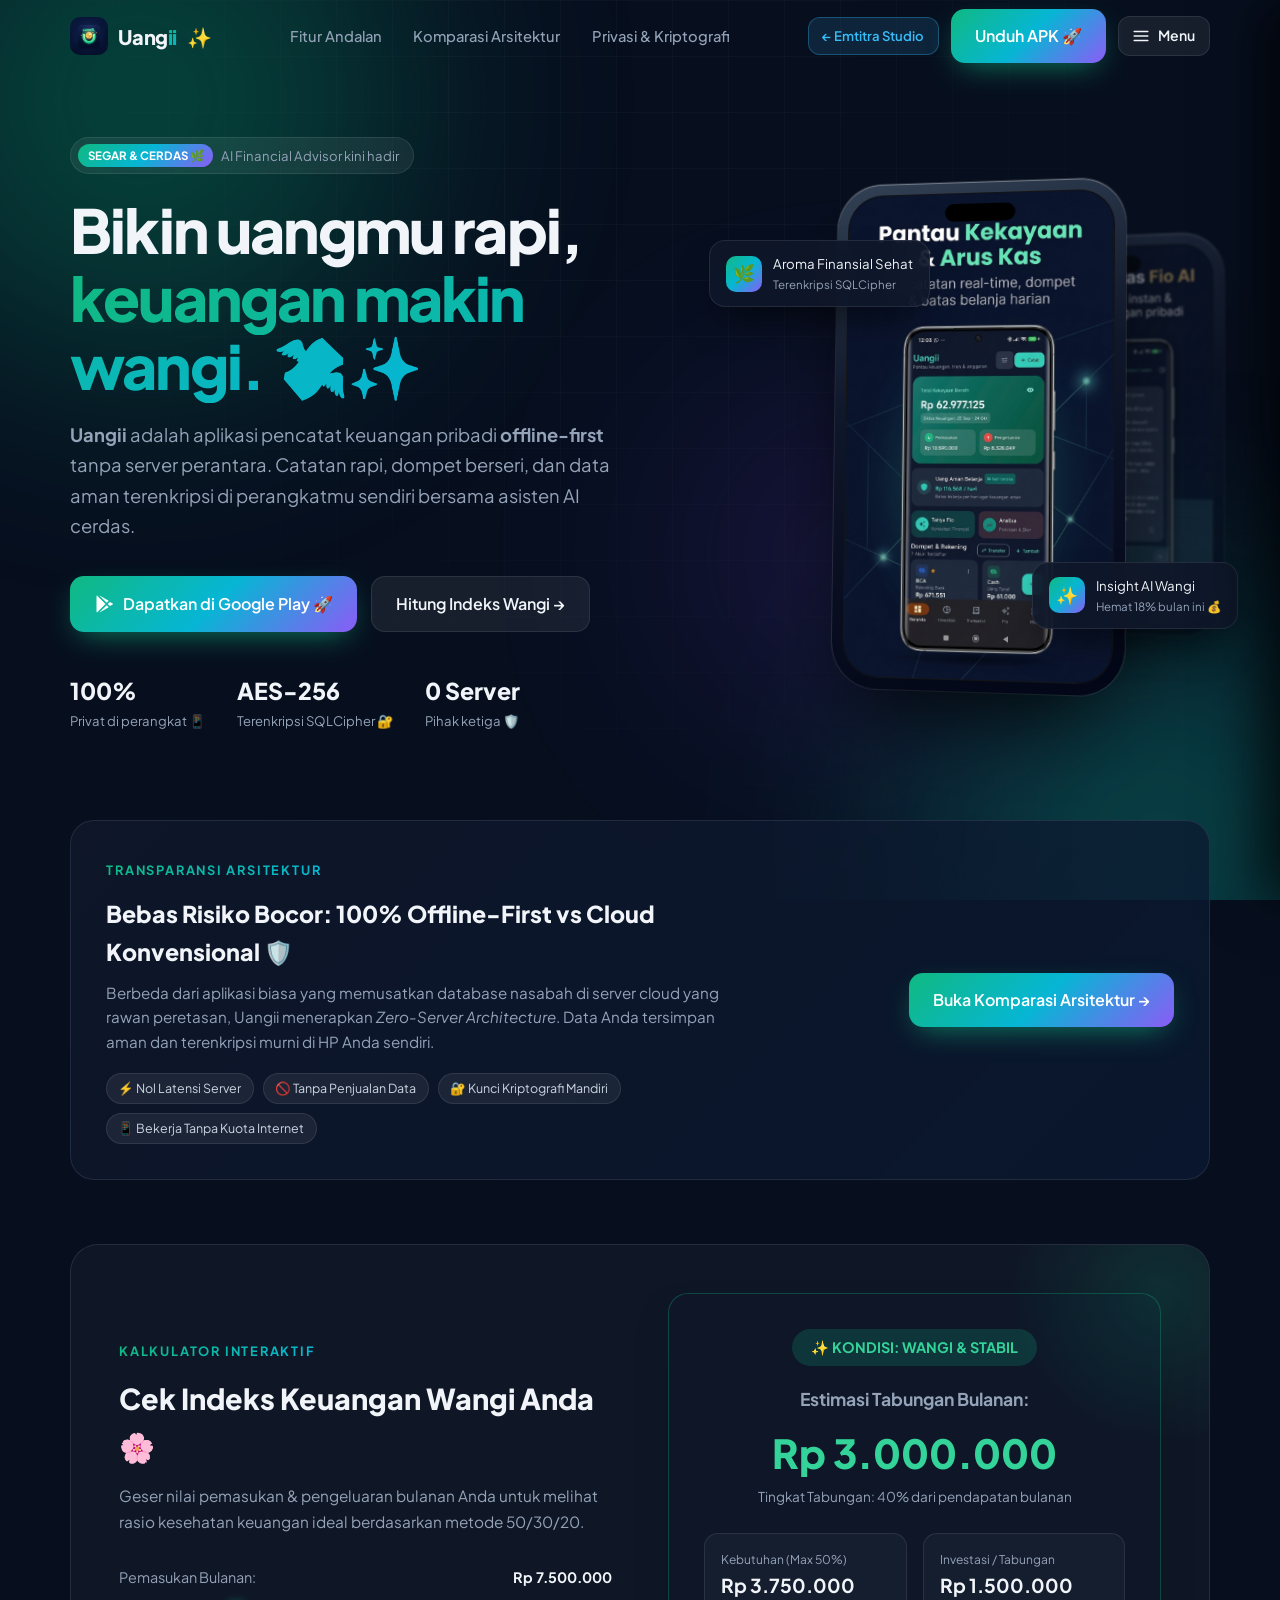
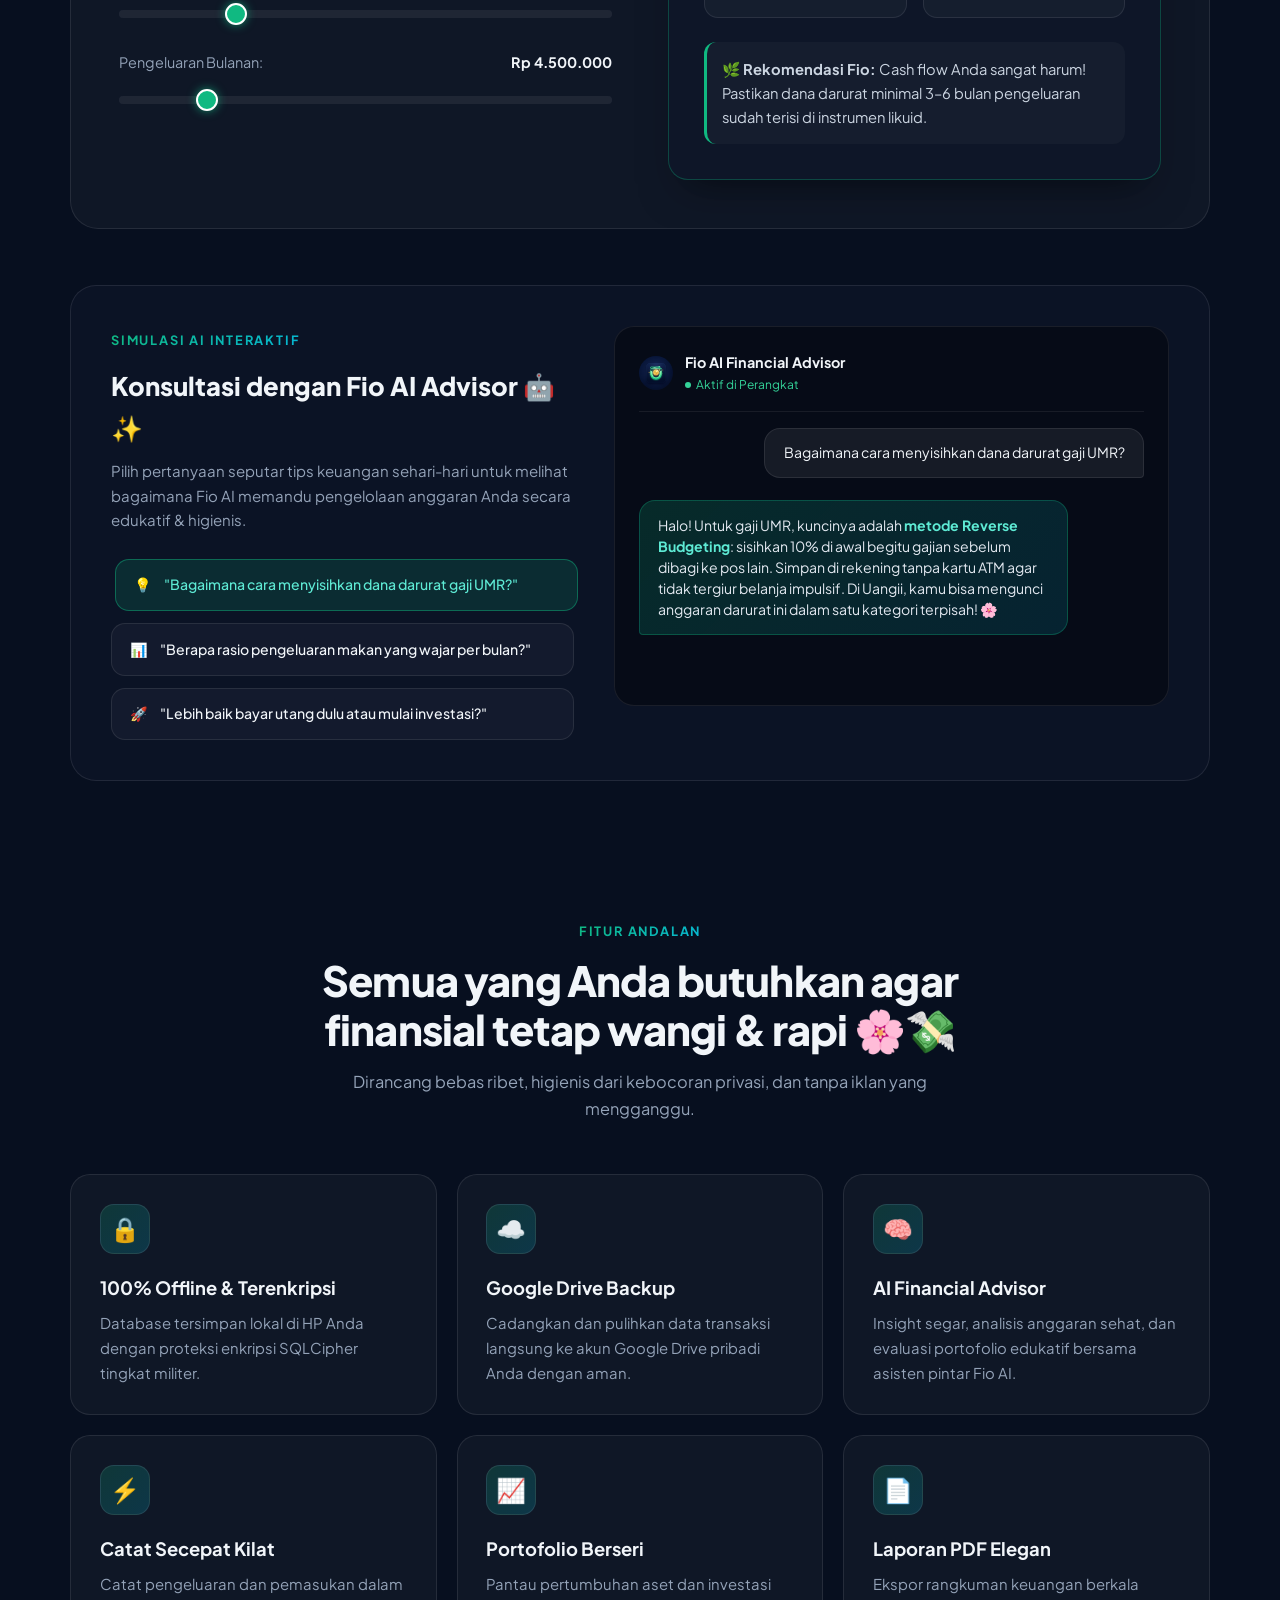
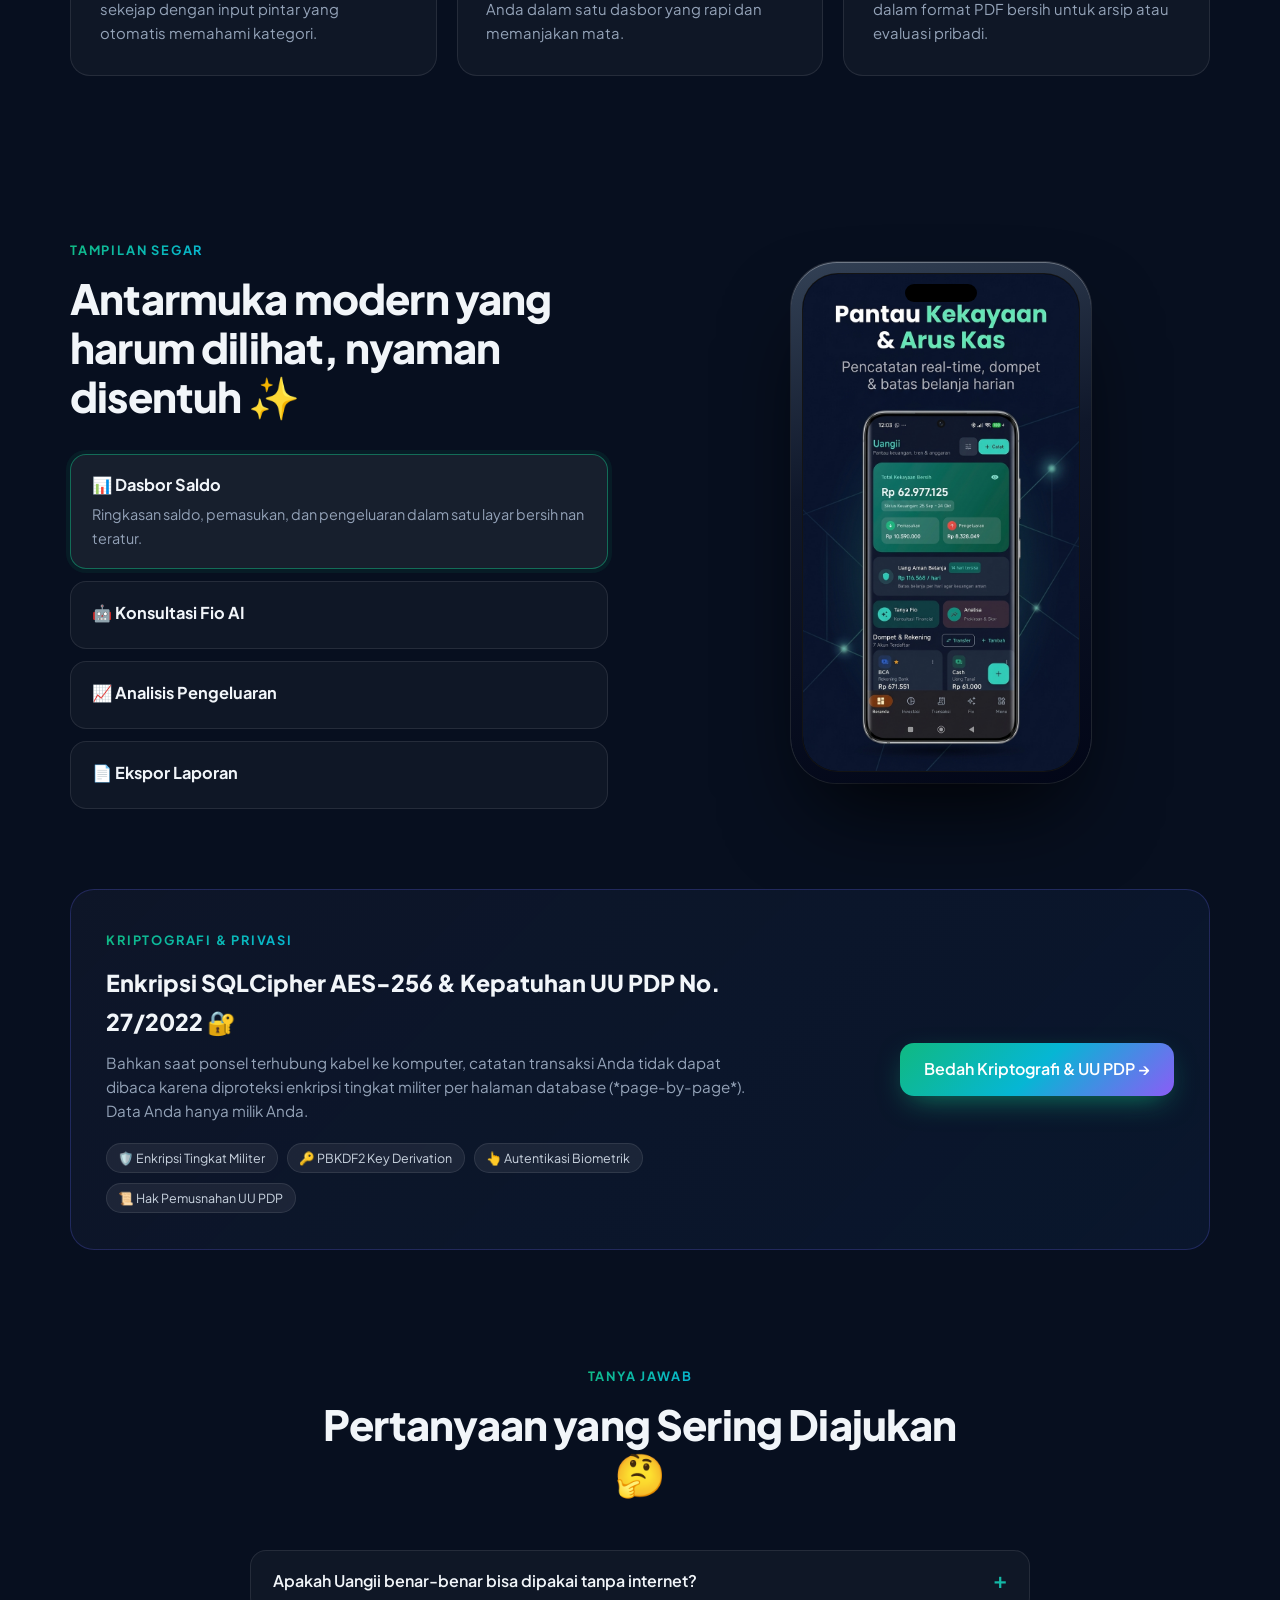
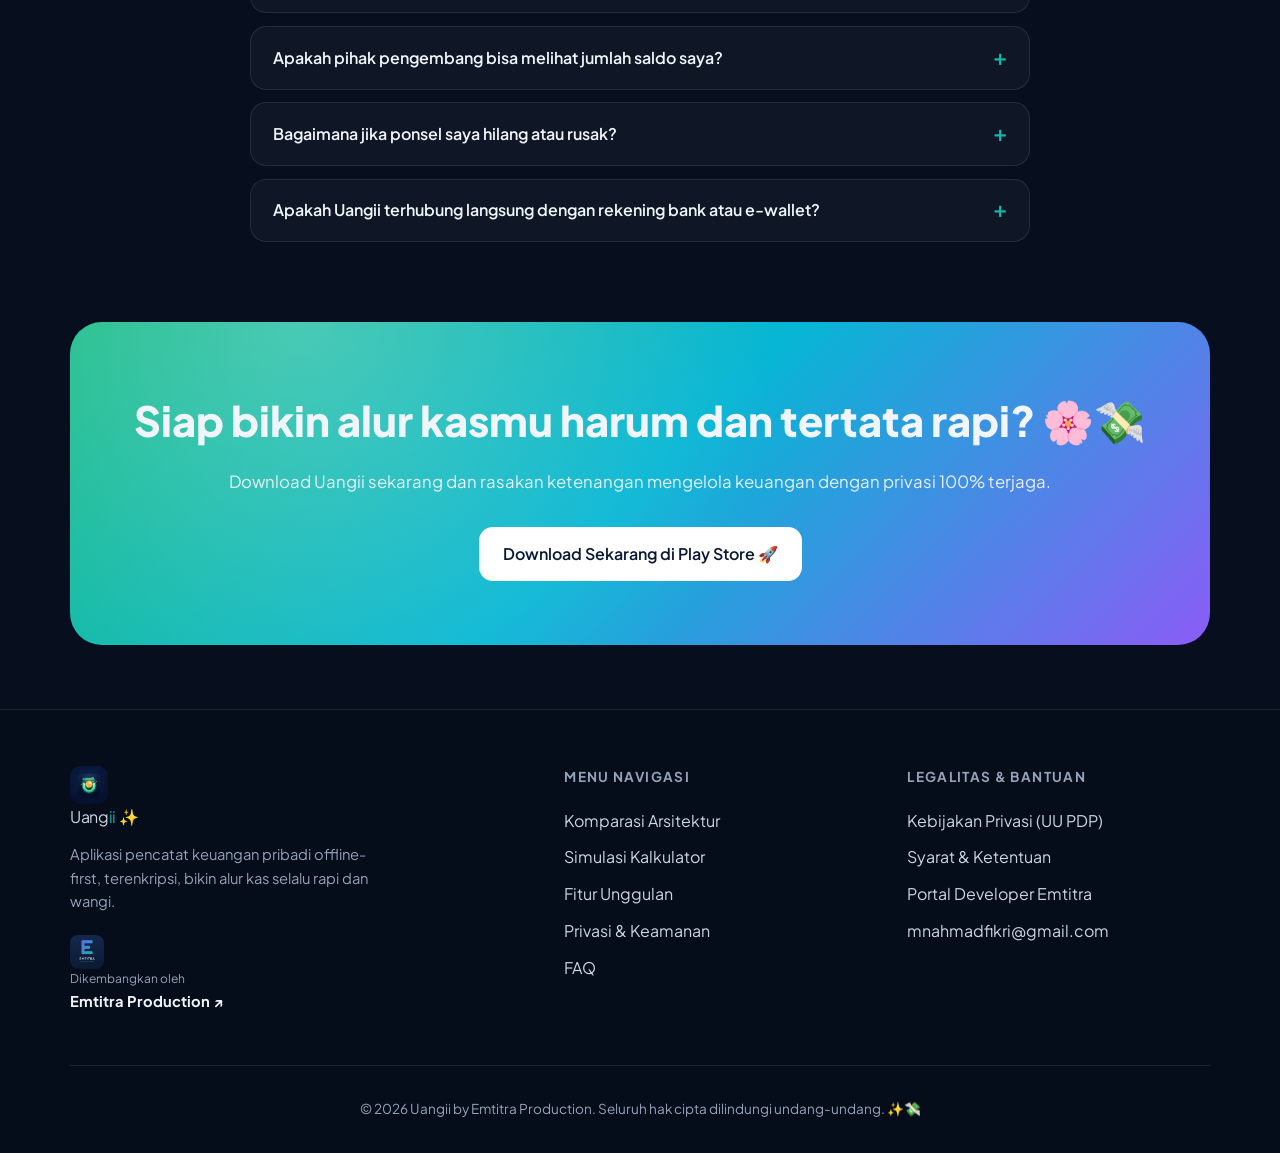
==== index.html @ 64adefa9 "index.html" ====
<!DOCTYPE html>
<html lang="id">
<head>
  <meta charset="UTF-8">
  <meta name="viewport" content="width=device-width, initial-scale=1.0, maximum-scale=5.0">
  <title>Uangii - Keuangan Wangi, Dompet Berseri ✨💸</title>
  <meta name="description" content="Uangii: aplikasi keuangan pribadi offline-first bernuansa segar & rapi, terenkripsi SQLCipher, dengan AI Financial Advisor dan backup Google Drive. Dibuat oleh Emtitra Production.">
  <meta name="theme-color" content="#070f1f">
  <meta property="og:title" content="Uangii - Kelola Keuangan Pribadi Cerdas, Segar & Aman ✨">
  <meta property="og:description" content="Bikin keuanganmu selalu wangi dan rapi. Aplikasi offline-first, terenkripsi, dengan AI Financial Advisor.">
  <meta property="og:image" content="assets/uangii_app_icon_512.png">
  <meta property="og:type" content="website">
  <link rel="icon" href="assets/uangii_app_icon_512.png">

  <link rel="preconnect" href="https://fonts.googleapis.com">
  <link rel="preconnect" href="https://fonts.gstatic.com" crossorigin>
  <link href="https://fonts.googleapis.com/css2?family=Plus+Jakarta+Sans:wght@400;500;600;700;800&display=swap" rel="stylesheet">

  <style>
    :root {
      --bg: #070f1f;
      --bg-2: #0b1a33;
      --surface: rgba(255,255,255,0.035);
      --surface-2: rgba(255,255,255,0.065);
      --surface-hover: rgba(255,255,255,0.095);
      --border: rgba(255,255,255,0.09);
      --border-glow: rgba(16,185,129,0.35);
      --text: #f1f5f9;
      --muted: #94a3b8;
      --indigo: #6366f1;
      --teal: #14b8a6;
      --mint: #10b981;
      --grad: linear-gradient(135deg, #10b981 0%, #06b6d4 50%, #8b5cf6 100%);
      --grad-dark: linear-gradient(135deg, rgba(16,185,129,.15) 0%, rgba(6,182,212,.12) 50%, rgba(139,92,246,.1) 100%);
      --radius: 20px;
    }
    * { box-sizing: border-box; margin: 0; padding: 0; }
    html { scroll-behavior: smooth; }
    body {
      font-family: 'Plus Jakarta Sans', -apple-system, 'Segoe UI', Roboto, sans-serif;
      background: var(--bg); color: var(--text); line-height: 1.65; overflow-x: hidden;
      -webkit-font-smoothing: antialiased;
    }
    a { color: inherit; text-decoration: none; }
    img { max-width: 100%; display: block; height: auto; }
    .wrap { max-width: 1180px; margin: 0 auto; padding: 0 1.25rem; }
    .grad-text {
      background: linear-gradient(135deg, #10b981, #06b6d4, #8b5cf6, #10b981);
      background-size: 300% 300%;
      -webkit-background-clip: text;
      background-clip: text;
      color: transparent;
      animation: gradShimmer 8s ease infinite;
    }
    @keyframes gradShimmer {
      0% { background-position: 0% 50%; }
      50% { background-position: 100% 50%; }
      100% { background-position: 0% 50%; }
    }

    /* Teaser Cards for Home Page Streamlining */
    .teaser-section-card {
      background: linear-gradient(135deg, rgba(15,23,42,0.85) 0%, rgba(11,26,51,0.7) 100%);
      border: 1px solid var(--border);
      border-radius: 24px;
      padding: 2.2rem;
      display: flex;
      align-items: center;
      justify-content: space-between;
      gap: 2rem;
      margin-bottom: 2rem;
      transition: all .3s cubic-bezier(.2,.8,.2,1);
      position: relative;
      overflow: hidden;
    }
    .teaser-section-card:hover {
      border-color: rgba(16,185,129,0.4);
      transform: translateY(-3px);
      box-shadow: 0 20px 40px -15px rgba(0,0,0,0.6);
    }
    .teaser-section-card .content { max-width: 650px; }
    .teaser-section-card h3 { font-size: 1.45rem; font-weight: 800; margin-bottom: .6rem; }
    .teaser-section-card p { color: var(--muted); font-size: .95rem; line-height: 1.6; margin-bottom: 1.2rem; }
    .teaser-pills { display: flex; flex-wrap: wrap; gap: .6rem; }
    .teaser-pill { display: inline-flex; align-items: center; gap: .4rem; padding: .25rem .7rem; border-radius: 999px; background: var(--surface-2); border: 1px solid var(--border); font-size: .78rem; color: #cbd5e1; }
    .teaser-btn-action { flex-shrink: 0; }

    @media (max-width: 768px) {
      .teaser-section-card { flex-direction: column; align-items: flex-start; padding: 1.8rem 1.4rem; gap: 1.4rem; }
      .teaser-btn-action { width: 100%; }
      .teaser-btn-action .btn { width: 100%; }
    }

    /* Typing cursor effect */
    .typing-cursor::after {
      content: "▋";
      color: #34d399;
      animation: blink 0.8s infinite;
      margin-left: 2px;
    }
    @keyframes blink { 0%, 100% { opacity: 1; } 50% { opacity: 0; } }

    /* Background decoration */
    .bg-orbs { position: fixed; inset: 0; z-index: -1; pointer-events: none; overflow: hidden; }
    .orb { position: absolute; border-radius: 50%; filter: blur(120px); opacity: .38; animation: float 18s ease-in-out infinite; }
    .orb.a { width: 520px; height: 520px; background: #059669; top: -160px; left: -120px; }
    .orb.b { width: 480px; height: 480px; background: #0d9488; bottom: -180px; right: -120px; animation-delay: -6s; }
    .orb.c { width: 300px; height: 300px; background: #7c3aed; top: 45%; left: 55%; opacity: .2; animation-delay: -12s; }
    .grid-bg { position: absolute; inset: 0; background-image: linear-gradient(rgba(255,255,255,.025) 1px, transparent 1px), linear-gradient(90deg, rgba(255,255,255,.025) 1px, transparent 1px); background-size: 56px 56px; mask-image: radial-gradient(ellipse at top, #000 20%, transparent 70%); }
    @keyframes float { 0%,100% { transform: translate(0,0) scale(1); } 50% { transform: translate(40px,30px) scale(1.08); } }

    /* Header */
    header { position: sticky; top: 0; z-index: 100; transition: background .3s, border-color .3s; border-bottom: 1px solid transparent; }
    header.scrolled { background: rgba(7,15,31,.92); backdrop-filter: blur(16px); -webkit-backdrop-filter: blur(16px); border-color: var(--border); }
    .nav { display: flex; align-items: center; justify-content: space-between; height: 72px; }
    .brand { display: inline-flex; align-items: center; gap: .65rem; font-weight: 800; font-size: 1.25rem; cursor: pointer; letter-spacing: -.01em; }
    .brand-name { display: inline-flex; align-items: center; letter-spacing: -0.02em; }
    .brand img { width: 38px; height: 38px; border-radius: 10px; }
    .nav-links { display: flex; align-items: center; gap: .25rem; }
    .nav-btn { background: none; border: none; color: var(--muted); font: inherit; font-weight: 500; font-size: .92rem; padding: .5rem .85rem; border-radius: 10px; cursor: pointer; transition: all .2s; }
    .nav-btn:hover { color: var(--text); background: var(--surface-2); }
    .nav-btn.active { color: #5eead4; background: rgba(16,185,129,.14); border: 1px solid rgba(16,185,129,.3); }
    .nav-right { display: flex; align-items: center; gap: .75rem; }
    .nav-dev-badge { display: inline-flex; align-items: center; gap: .4rem; font-size: .82rem; padding: .45rem .85rem; border-radius: 12px; background: rgba(56,189,248,.12); color: #38bdf8; border: 1px solid rgba(56,189,248,.3); font-weight: 600; transition: all .2s; }
    .nav-dev-badge:hover { background: rgba(56,189,248,.22); transform: translateY(-1px); }
    .nav-app-btn { padding: .45rem 1.15rem; font-size: .84rem; border-radius: 999px; }
    .btn { display: inline-flex; align-items: center; justify-content: center; gap: .55rem; font: inherit; font-weight: 600; padding: .85rem 1.5rem; border-radius: 14px; border: none; cursor: pointer; transition: transform .2s, box-shadow .2s, filter .2s; }
    .btn-primary { background: var(--grad); color: #fff; box-shadow: 0 10px 30px -10px rgba(16,185,129,.7); }
    .btn-primary:hover { transform: translateY(-2px); box-shadow: 0 16px 40px -12px rgba(6,182,212,.8); filter: brightness(1.08); }
    .btn-ghost { background: var(--surface-2); color: var(--text); border: 1px solid var(--border); }
    .btn-ghost:hover { background: rgba(255,255,255,.12); }
    
    /* Clean Hamburger Button (Desktop & Mobile) */
    .menu-toggle {
      display: inline-flex;
      align-items: center;
      justify-content: center;
      gap: .5rem;
      background: var(--surface-2);
      border: 1px solid var(--border);
      color: var(--text);
      padding: .45rem .85rem;
      border-radius: 12px;
      cursor: pointer;
      font: inherit;
      font-size: .88rem;
      font-weight: 600;
      transition: all .2s;
    }
    .menu-toggle:hover {
      background: rgba(255,255,255,.12);
      border-color: rgba(16,185,129,.4);
      color: #5eead4;
    }
    .menu-toggle svg { width: 18px; height: 18px; }

    /* Flyout Nav Drawer */
    .nav-overlay {
      position: fixed;
      inset: 0;
      background: rgba(0,0,0,.65);
      backdrop-filter: blur(6px);
      -webkit-backdrop-filter: blur(6px);
      z-index: 1000;
      opacity: 0;
      visibility: hidden;
      transition: opacity .3s, visibility .3s;
    }
    .nav-overlay.open { opacity: 1; visibility: visible; }
    
    .nav-drawer {
      position: fixed;
      top: 0;
      right: 0;
      bottom: 0;
      width: 320px;
      max-width: 85vw;
      background: #091326;
      border-left: 1px solid var(--border);
      z-index: 1001;
      padding: 1.8rem 1.5rem;
      display: flex;
      flex-direction: column;
      transform: translateX(100%);
      transition: transform .32s cubic-bezier(.2,.8,.2,1);
      box-shadow: -20px 0 50px rgba(0,0,0,.7);
    }
    .nav-drawer.open { transform: translateX(0); }
    
    .drawer-head {
      display: flex;
      align-items: center;
      justify-content: space-between;
      padding-bottom: 1.25rem;
      margin-bottom: 1.5rem;
      border-bottom: 1px solid var(--border);
    }
    .drawer-head strong { font-size: 1.05rem; display: flex; align-items: center; gap: .5rem; }
    .drawer-close {
      background: var(--surface-2);
      border: 1px solid var(--border);
      color: var(--muted);
      width: 34px;
      height: 34px;
      border-radius: 10px;
      font-size: 1.25rem;
      cursor: pointer;
      display: grid;
      place-items: center;
      transition: all .2s;
    }
    .drawer-close:hover { color: var(--text); background: rgba(255,255,255,.12); }
    
    .drawer-menu {
      display: flex;
      flex-direction: column;
      gap: .4rem;
      flex: 1;
      overflow-y: auto;
    }
    .drawer-item {
      display: flex;
      align-items: center;
      gap: .85rem;
      padding: .85rem 1rem;
      border-radius: 14px;
      color: var(--text);
      background: none;
      border: 1px solid transparent;
      font: inherit;
      font-size: .95rem;
      font-weight: 600;
      cursor: pointer;
      text-align: left;
      transition: all .2s;
    }
    .drawer-item:hover {
      background: var(--surface-2);
      border-color: rgba(16,185,129,.3);
      color: #5eead4;
      transform: translateX(4px);
    }
    .drawer-item.active {
      background: rgba(16,185,129,.14);
      border-color: rgba(16,185,129,.4);
      color: #34d399;
    }
    .drawer-item .icon { font-size: 1.15rem; width: 26px; text-align: center; flex-shrink: 0; }
    
    .drawer-foot {
      padding-top: 1.25rem;
      border-top: 1px solid var(--border);
      display: flex;
      flex-direction: column;
      gap: .75rem;
    }

    /* Pages */
    .page { display: none; animation: fadeIn .4s ease; }
    .page.active { display: block; }
    @keyframes fadeIn { from { opacity: 0; transform: translateY(10px); } to { opacity: 1; transform: none; } }

    /* Hero */
    .hero { display: grid; grid-template-columns: 1.15fr .85fr; gap: 3rem; align-items: center; padding: 4rem 0 4.5rem; }
    .pill { display: inline-flex; align-items: center; gap: .5rem; padding: .35rem .85rem .35rem .45rem; border-radius: 999px; background: var(--surface-2); border: 1px solid var(--border); font-size: .82rem; color: var(--muted); margin-bottom: 1.3rem; }
    .pill b { background: var(--grad); color: #fff; padding: .15rem .6rem; border-radius: 999px; font-size: .72rem; }
    .hero h1 { font-size: clamp(2.3rem, 4.8vw, 3.8rem); line-height: 1.12; font-weight: 800; letter-spacing: -.03em; margin-bottom: 1.3rem; }
    .hero p.lead { font-size: clamp(1rem, 2.3vw, 1.15rem); color: var(--muted); max-width: 550px; margin-bottom: 2.2rem; line-height: 1.65; }
    .hero-cta { display: flex; gap: .9rem; flex-wrap: wrap; margin-bottom: 2.5rem; }
    .trust { display: flex; gap: 2rem; flex-wrap: wrap; }
    .trust div { font-size: .82rem; color: var(--muted); }
    .trust strong { display: block; font-size: 1.45rem; color: var(--text); font-weight: 800; }

    /* Realistic Smartphone Hardware Mockup */
    .phone-stage { position: relative; display: flex; justify-content: center; perspective: 1400px; }
    .phone-bezel {
      position: relative;
      width: 295px;
      border-radius: 46px;
      padding: 11px;
      background: linear-gradient(165deg, #334155 0%, #0f172a 40%, #020617 100%);
      box-shadow: 0 45px 90px -25px rgba(0,0,0,.85), 0 0 0 1px rgba(255,255,255,.14), inset 0 1px 0 rgba(255,255,255,.3);
      transform: rotateY(-10deg) rotateX(3deg);
      transition: transform .5s cubic-bezier(.2,.8,.2,1);
    }
    .phone-bezel:hover { transform: rotateY(0) rotateX(0); }
    .phone-screen {
      position: relative;
      border-radius: 36px;
      overflow: hidden;
      aspect-ratio: 768/1376;
      background: #000;
      border: 1px solid rgba(255,255,255,.08);
    }
    .phone-screen::before {
      content: "";
      position: absolute;
      top: 10px;
      left: 50%;
      transform: translateX(-50%);
      width: 72px;
      height: 18px;
      background: #000;
      border-radius: 20px;
      z-index: 10;
    }
    .phone-screen img { width: 100%; height: 100%; object-fit: cover; }
    .phone-bezel.back {
      position: absolute;
      width: 250px;
      opacity: .5;
      transform: translate(130px, 40px) rotateY(-16deg) scale(.92);
      filter: blur(1px);
      z-index: -1;
    }
    .float-card {
      position: absolute;
      background: rgba(15,23,42,.88);
      backdrop-filter: blur(14px);
      border: 1px solid var(--border);
      border-radius: 16px;
      padding: .75rem 1rem;
      display: flex;
      align-items: center;
      gap: .7rem;
      font-size: .83rem;
      box-shadow: 0 20px 40px -15px rgba(0,0,0,.7);
      animation: bob 5s ease-in-out infinite;
      z-index: 20;
    }
    .float-card .ic { width: 36px; height: 36px; border-radius: 10px; display: grid; place-items: center; background: var(--grad); font-size: 1.1rem; flex-shrink: 0; }
    .float-card small { display: block; color: var(--muted); font-size: .72rem; }
    .float-card.one { top: 12%; left: -8%; }
    .float-card.two { bottom: 12%; right: -6%; animation-delay: -2.5s; }
    @keyframes bob { 0%,100% { transform: translateY(0); } 50% { transform: translateY(-12px); } }

    /* Sections */
    section.block { padding: 5rem 0; }
    .sec-head { text-align: center; max-width: 680px; margin: 0 auto 3.2rem; }
    .eyebrow { display: inline-block; font-size: .8rem; font-weight: 700; letter-spacing: .14em; text-transform: uppercase; margin-bottom: .85rem; }
    .sec-head h2 { font-size: clamp(1.8rem, 3.4vw, 2.6rem); font-weight: 800; letter-spacing: -.02em; line-height: 1.18; margin-bottom: .95rem; }
    .sec-head p { color: var(--muted); font-size: 1.02rem; }

    /* ========================================================
       MODERN SAAS COMPARISON MATRIX (REDESIGNED)
       ======================================================== */
    .compare-container {
      margin: 3.5rem 0;
      position: relative;
    }
    .compare-grid {
      display: grid;
      grid-template-columns: 1fr 1fr;
      gap: 1.5rem;
    }
    .comp-card {
      position: relative;
      background: rgba(15, 23, 42, 0.65);
      backdrop-filter: blur(20px);
      -webkit-backdrop-filter: blur(20px);
      border-radius: 24px;
      padding: 2.2rem;
      border: 1px solid var(--border);
      transition: transform .3s, border-color .3s, box-shadow .3s;
      overflow: hidden;
    }
    .comp-card::before {
      content: "";
      position: absolute;
      top: 0; left: 0; right: 0; height: 3px;
    }
    .comp-card.legacy {
      border-color: rgba(239, 68, 68, 0.22);
      background: linear-gradient(180deg, rgba(239, 68, 68, 0.04) 0%, rgba(15, 23, 42, 0.6) 100%);
    }
    .comp-card.legacy::before {
      background: linear-gradient(90deg, #ef4444, transparent);
    }
    .comp-card.uangii {
      border-color: rgba(16, 185, 129, 0.4);
      background: linear-gradient(180deg, rgba(16, 185, 129, 0.08) 0%, rgba(15, 23, 42, 0.75) 100%);
      box-shadow: 0 20px 45px -15px rgba(16, 185, 129, 0.18), inset 0 1px 0 rgba(255,255,255,0.1);
    }
    .comp-card.uangii::before {
      background: var(--grad);
    }
    .comp-header {
      display: flex;
      align-items: center;
      justify-content: space-between;
      margin-bottom: 2rem;
      padding-bottom: 1.25rem;
      border-bottom: 1px solid var(--border);
    }
    .comp-title {
      display: flex;
      align-items: center;
      gap: .75rem;
    }
    .comp-title h3 {
      font-size: 1.22rem;
      font-weight: 700;
      letter-spacing: -.01em;
    }
    .comp-badge {
      display: inline-flex;
      align-items: center;
      gap: .35rem;
      font-size: .75rem;
      font-weight: 700;
      letter-spacing: .05em;
      text-transform: uppercase;
      padding: .3rem .75rem;
      border-radius: 999px;
    }
    .badge-bad { background: rgba(239, 68, 68, 0.14); color: #f87171; border: 1px solid rgba(239, 68, 68, 0.3); }
    .badge-good { background: rgba(16, 185, 129, 0.18); color: #34d399; border: 1px solid rgba(16, 185, 129, 0.4); }

    .comp-items {
      display: flex;
      flex-direction: column;
      gap: 1.25rem;
    }
    .comp-row {
      display: grid;
      grid-template-columns: 40px 1fr;
      gap: 1rem;
      align-items: flex-start;
    }
    .comp-icon-box {
      width: 40px;
      height: 40px;
      border-radius: 12px;
      display: flex;
      align-items: center;
      justify-content: center;
      flex-shrink: 0;
    }
    .comp-icon-box.bad {
      background: rgba(239, 68, 68, 0.1);
      color: #f87171;
      border: 1px solid rgba(239, 68, 68, 0.2);
    }
    .comp-icon-box.good {
      background: rgba(16, 185, 129, 0.15);
      color: #34d399;
      border: 1px solid rgba(16, 185, 129, 0.3);
    }
    .comp-icon-box svg {
      width: 20px;
      height: 20px;
    }
    .comp-text strong {
      display: block;
      font-size: .95rem;
      font-weight: 700;
      color: var(--text);
      margin-bottom: .2rem;
    }
    .comp-text p {
      color: var(--muted);
      font-size: .88rem;
      line-height: 1.5;
    }

    /* ========================================================
       INTERACTIVE WIDGET: FINANCIAL HEALTH CALCULATOR
       ======================================================== */
    .calc-card {
      background: var(--surface);
      border: 1px solid var(--border);
      border-radius: 28px;
      padding: 3rem;
      margin: 4rem 0 2rem;
      display: grid;
      grid-template-columns: 1fr 1fr;
      gap: 3.5rem;
      align-items: center;
      position: relative;
      overflow: hidden;
    }
    .calc-card::after {
      content: "";
      position: absolute;
      top: -100px; right: -100px;
      width: 300px; height: 300px;
      background: radial-gradient(circle, rgba(16,185,129,0.15) 0%, transparent 70%);
      pointer-events: none;
    }
    .calc-left h3 {
      font-size: 1.8rem;
      font-weight: 800;
      margin-bottom: .8rem;
    }
    .calc-left p {
      color: var(--muted);
      margin-bottom: 2rem;
      font-size: .96rem;
    }
    .slider-group {
      margin-bottom: 1.6rem;
    }
    .slider-header {
      display: flex;
      justify-content: space-between;
      font-size: .9rem;
      margin-bottom: .6rem;
    }
    .slider-header span { color: var(--muted); }
    .slider-header strong { color: var(--text); font-weight: 700; }
    .custom-range {
      width: 100%;
      height: 8px;
      border-radius: 5px;
      background: var(--surface-2);
      outline: none;
      -webkit-appearance: none;
      appearance: none;
      cursor: pointer;
    }
    .custom-range::-webkit-slider-thumb {
      -webkit-appearance: none;
      appearance: none;
      width: 22px;
      height: 22px;
      border-radius: 50%;
      background: var(--mint);
      cursor: pointer;
      box-shadow: 0 0 10px rgba(16,185,129,0.7);
      border: 2px solid #fff;
    }
    .calc-result-box {
      background: rgba(15, 23, 42, 0.7);
      border: 1px solid rgba(16,185,129,0.3);
      border-radius: 20px;
      padding: 2.2rem;
      text-align: center;
      box-shadow: 0 20px 40px -15px rgba(0,0,0,0.5);
    }
    .calc-score-badge {
      display: inline-flex;
      align-items: center;
      gap: .5rem;
      padding: .4rem 1.2rem;
      border-radius: 999px;
      background: rgba(16,185,129,0.2);
      color: #34d399;
      font-weight: 700;
      font-size: .9rem;
      margin-bottom: 1.2rem;
    }
    .calc-metrics {
      display: grid;
      grid-template-columns: 1fr 1fr;
      gap: 1rem;
      margin: 1.5rem 0;
      text-align: left;
    }
    .calc-metric-item {
      background: var(--surface);
      border: 1px solid var(--border);
      padding: 1rem;
      border-radius: 14px;
    }
    .calc-metric-item small { color: var(--muted); display: block; font-size: .75rem; }
    .calc-metric-item b { font-size: 1.2rem; color: var(--text); }
    .calc-advice {
      font-size: .92rem;
      color: #cbd5e1;
      padding: .9rem;
      background: rgba(255,255,255,0.03);
      border-radius: 12px;
      border-left: 3px solid var(--mint);
      text-align: left;
    }

    /* ========================================================
       INTERACTIVE FIO AI SIMULATOR
       ======================================================== */
    .fio-sim {
      margin: 3.5rem 0;
      background: rgba(15, 23, 42, 0.6);
      border: 1px solid var(--border);
      border-radius: 26px;
      padding: 2.5rem;
      display: grid;
      grid-template-columns: 1fr 1.2fr;
      gap: 2.5rem;
    }
    .fio-sim-intro h3 { font-size: 1.6rem; font-weight: 800; margin-bottom: .6rem; }
    .fio-sim-intro p { color: var(--muted); margin-bottom: 1.6rem; font-size: .94rem; }
    .prompt-pills { display: flex; flex-direction: column; gap: .75rem; }
    .prompt-btn {
      text-align: left;
      background: var(--surface);
      border: 1px solid var(--border);
      padding: .85rem 1.1rem;
      border-radius: 14px;
      color: var(--text);
      font: inherit;
      font-size: .88rem;
      font-weight: 500;
      cursor: pointer;
      display: flex;
      align-items: center;
      gap: .75rem;
      transition: all .2s;
    }
    .prompt-btn:hover, .prompt-btn.active {
      background: rgba(16,185,129,0.15);
      border-color: rgba(16,185,129,0.45);
      color: #5eead4;
      transform: translateX(4px);
    }
    .chat-mockup {
      background: #060b17;
      border: 1px solid rgba(255,255,255,0.08);
      border-radius: 20px;
      padding: 1.5rem;
      display: flex;
      flex-direction: column;
      height: 380px;
      overflow-y: auto;
    }
    .chat-head {
      display: flex;
      align-items: center;
      gap: .75rem;
      padding-bottom: 1rem;
      border-bottom: 1px solid rgba(255,255,255,0.07);
      margin-bottom: 1rem;
    }
    .chat-head img { width: 34px; height: 34px; border-radius: 50%; }
    .chat-bubble {
      max-width: 85%;
      padding: .85rem 1.15rem;
      border-radius: 16px;
      font-size: .88rem;
      margin-bottom: .9rem;
      line-height: 1.5;
    }
    .bubble-user {
      align-self: flex-end;
      background: var(--surface-2);
      border: 1px solid var(--border);
      color: var(--text);
      border-bottom-right-radius: 4px;
    }
    .bubble-ai {
      align-self: flex-start;
      background: linear-gradient(135deg, rgba(16,185,129,0.18), rgba(6,182,212,0.14));
      border: 1px solid rgba(16,185,129,0.3);
      color: #e2e8f0;
      border-bottom-left-radius: 4px;
    }
    .bubble-ai strong { color: #5eead4; }

    /* Features Grid */
    .features { display: grid; grid-template-columns: repeat(3, 1fr); gap: 1.25rem; }
    .card { position: relative; background: var(--surface); border: 1px solid var(--border); border-radius: var(--radius); padding: 1.8rem; transition: transform .3s, border-color .3s; overflow: hidden; }
    .card:hover { transform: translateY(-4px); border-color: rgba(16,185,129,.4); }
    .card .ic { width: 50px; height: 50px; border-radius: 14px; display: grid; place-items: center; font-size: 1.5rem; background: linear-gradient(135deg, rgba(16,185,129,.2), rgba(6,182,212,.2)); border: 1px solid var(--border); margin-bottom: 1.2rem; }
    .card h3 { font-size: 1.15rem; margin-bottom: .5rem; }
    .card p { color: var(--muted); font-size: .93rem; }

    /* Showcase Tabs & Phone */
    .showcase { display: grid; grid-template-columns: 1fr 1fr; gap: 4rem; align-items: center; }
    .tabs-wrap { display: flex; flex-direction: column; gap: .75rem; }
    .tab { text-align: left; background: var(--surface); border: 1px solid var(--border); color: var(--text); border-radius: 16px; padding: 1.1rem 1.3rem; cursor: pointer; font: inherit; transition: all .25s; }
    .tab h4 { font-size: 1.02rem; margin-bottom: .25rem; display: flex; align-items: center; gap: .6rem; }
    .tab p { color: var(--muted); font-size: .9rem; max-height: 0; overflow: hidden; transition: max-height .35s; }
    .tab.active { background: var(--surface-2); border-color: rgba(16,185,129,.5); box-shadow: 0 0 0 4px rgba(16,185,129,.08); }
    .tab.active p { max-height: 120px; }
    .show-phone { display: flex; justify-content: center; }
    .show-phone .phone-bezel { transform: none; width: 300px; }
    .show-phone img { transition: opacity .3s; }

    /* Security */
    .security { display: grid; grid-template-columns: 1fr 1fr; gap: 1.5rem; }
    .sec-big { background: linear-gradient(135deg, rgba(16,185,129,.12), rgba(6,182,212,.1)); border: 1px solid var(--border); border-radius: 28px; padding: 2.5rem; }
    .sec-big h3 { font-size: 1.7rem; font-weight: 800; margin-bottom: 1rem; line-height: 1.2; }
    .sec-big p { color: var(--muted); margin-bottom: 1.5rem; }
    .checks { list-style: none; display: grid; gap: .8rem; }
    .checks li { display: flex; gap: .7rem; align-items: flex-start; font-size: .95rem; }
    .checks li::before { content: "✓"; flex: none; width: 22px; height: 22px; border-radius: 50%; background: var(--grad); color: #fff; font-size: .75rem; font-weight: 800; display: grid; place-items: center; margin-top: 2px; }
    .flow { display: grid; gap: 1rem; }
    .flow .step { display: flex; gap: 1rem; align-items: center; background: var(--surface); border: 1px solid var(--border); border-radius: 18px; padding: 1.2rem 1.4rem; }
    .flow .num { flex: none; width: 44px; height: 44px; border-radius: 12px; background: var(--surface-2); border: 1px solid var(--border); display: grid; place-items: center; font-weight: 800; }
    .flow h4 { font-size: 1rem; }
    .flow p { color: var(--muted); font-size: .88rem; }

    /* FAQ */
    .faq { max-width: 780px; margin: 0 auto; display: grid; gap: .8rem; }
    .faq details { background: var(--surface); border: 1px solid var(--border); border-radius: 16px; padding: 1.1rem 1.4rem; transition: border-color .2s; }
    .faq details[open] { border-color: rgba(16,185,129,.45); }
    .faq summary { cursor: pointer; font-weight: 600; list-style: none; display: flex; justify-content: space-between; gap: 1rem; }
    .faq summary::-webkit-details-marker { display: none; }
    .faq summary::after { content: "+"; font-size: 1.4rem; line-height: 1; color: var(--teal); transition: transform .25s; }
    .faq details[open] summary::after { transform: rotate(45deg); }
    .faq details p { color: var(--muted); margin-top: .8rem; font-size: .95rem; }

    /* CTA */
    .cta { position: relative; text-align: center; border-radius: 32px; padding: 4rem 2rem; background: var(--grad); overflow: hidden; }
    .cta::after { content: ""; position: absolute; inset: 0; background: radial-gradient(circle at 20% 0%, rgba(255,255,255,.25), transparent 50%); }
    .cta > * { position: relative; z-index: 1; }
    .cta h2 { font-size: clamp(1.8rem, 3.5vw, 2.6rem); font-weight: 800; margin-bottom: .8rem; }
    .cta p { opacity: .95; margin-bottom: 2rem; font-size: 1.05rem; }
    .cta .btn { background: #fff; color: #0b1a33; }
    .cta .btn:hover { transform: translateY(-2px); }

    /* Legal pages */
    .legal { max-width: 860px; margin: 3rem auto 4rem; background: var(--surface); border: 1px solid var(--border); border-radius: 28px; padding: 3rem; }
    .legal h2 { font-size: 2rem; font-weight: 800; margin-bottom: .4rem; letter-spacing: -.02em; }
    .legal .updated { color: var(--muted); font-size: .9rem; margin-bottom: 2rem; padding-bottom: 1.5rem; border-bottom: 1px solid var(--border); }
    .legal h3 { font-size: 1.25rem; margin: 2rem 0 .6rem; display: flex; align-items: center; gap: .6rem; }
    .legal h3 span { width: 32px; height: 32px; border-radius: 9px; background: var(--grad); display: grid; place-items: center; font-size: .88rem; flex: none; font-weight: 800; color: #fff; }
    .legal p, .legal li { color: #cbd5e1; margin-bottom: .75rem; font-size: .97rem; }
    .legal ul { padding-left: 1.4rem; }
    .legal code { background: var(--surface-2); padding: .1rem .4rem; border-radius: 6px; font-size: .88em; color: #5eead4; }
    .legal strong { color: var(--text); }
    .legal .law-tag { display: inline-block; padding: .2rem .6rem; border-radius: 6px; background: rgba(56,189,248,.15); color: #38bdf8; font-size: .82rem; font-weight: 600; margin-bottom: .5rem; }
    .contact-box { margin-top: 2rem; padding: 1.4rem; border-radius: 16px; background: linear-gradient(135deg, rgba(16,185,129,.12), rgba(6,182,212,.1)); border: 1px solid var(--border); }
    .contact-box a { color: #5eead4; font-weight: 600; }

    /* Footer */
    footer { border-top: 1px solid var(--border); padding: 3.5rem 0 2rem; margin-top: 4rem; background: rgba(5, 10, 22, 0.4); }
    .foot { display: grid; grid-template-columns: 1.5fr 1fr 1fr; gap: 2.5rem; margin-bottom: 2.5rem; }
    .foot h5 { font-size: .85rem; text-transform: uppercase; letter-spacing: .1em; color: var(--muted); margin-bottom: 1.2rem; font-weight: 700; }
    .foot a, .foot button.link { display: block; color: #cbd5e1; margin-bottom: .65rem; font-size: .92rem; background: none; border: none; font: inherit; cursor: pointer; padding: 0; text-align: left; transition: color .2s; }
    .foot a:hover, .foot button.link:hover { color: #5eead4; }
    .foot p { color: var(--muted); font-size: .92rem; max-width: 320px; margin-top: .8rem; line-height: 1.6; }
    .copy { border-top: 1px solid var(--border); padding-top: 2rem; text-align: center; color: var(--muted); font-size: .85rem; }
    .dev-badge { display: inline-flex; align-items: center; gap: .75rem; margin-top: 1.3rem; padding: .6rem 1rem; border-radius: 14px; background: var(--surface-2); border: 1px solid var(--border); transition: all .25s; text-decoration: none; }
    .dev-badge:hover { border-color: rgba(56,189,248,.5); background: rgba(56,189,248,.12); transform: translateY(-2px); }
    .dev-badge img { width: 34px !important; height: 34px !important; border-radius: 8px; object-fit: cover; flex-shrink: 0; }

    /* Floating Scroll-to-Top Button */
    .btn-scroll-top {
      position: fixed;
      bottom: 24px;
      right: 20px;
      width: 44px;
      height: 44px;
      border-radius: 50%;
      background: rgba(15,23,42,.88);
      backdrop-filter: blur(10px);
      border: 1px solid var(--border);
      color: #fff;
      font-size: 1.2rem;
      cursor: pointer;
      display: grid;
      place-items: center;
      opacity: 0;
      visibility: hidden;
      transform: translateY(16px);
      transition: all .3s cubic-bezier(.2,.8,.2,1);
      z-index: 95;
    }
    .btn-scroll-top.show {
      opacity: 1;
      visibility: visible;
      transform: translateY(0);
    }
    .btn-scroll-top:hover {
      background: var(--mint);
      border-color: var(--mint);
      transform: translateY(-3px);
    }

    /* Scroll reveal */
    .reveal { opacity: 0; transform: translateY(22px); transition: opacity .6s cubic-bezier(.2,.8,.2,1), transform .6s cubic-bezier(.2,.8,.2,1); }
    .reveal.in { opacity: 1; transform: none; }

    /* Responsive */
    @media (max-width: 992px) {
      .hero { grid-template-columns: 1fr; text-align: center; padding-top: 2.5rem; }
      .hero p.lead { margin-inline: auto; }
      .hero-cta, .trust { justify-content: center; }
      .phone-stage { margin-top: 2rem; }
      .features { grid-template-columns: 1fr 1fr; }
      .showcase { grid-template-columns: 1fr; }
      .security { grid-template-columns: 1fr; }
      .foot { grid-template-columns: 1fr 1fr; }
      .compare-grid { grid-template-columns: 1fr; }
      .calc-card { grid-template-columns: 1fr; gap: 2rem; padding: 2rem; }
      .fio-sim { grid-template-columns: 1fr; gap: 1.8rem; }
    }
    @media (max-width: 880px) {
      .nav-links { display: none; }
    }
    @media (max-width: 680px) {
      /* Mobile Header Fix - No more stacking or overflow */
      .nav { height: 60px; }
      .brand { font-size: 1.1rem; gap: .5rem; }
      .brand img { width: 30px; height: 30px; }
      .nav-right { gap: .45rem; }
      .nav-dev-badge { display: none; } /* Tersembunyi di header HP, sudah ada di dalam drawer menu */
      .nav-app-btn { padding: .4rem .75rem; font-size: .78rem; white-space: nowrap; }
      .menu-toggle { padding: .4rem .65rem; font-size: .8rem; }
      .menu-toggle svg { width: 16px; height: 16px; }

      /* Drawer Mobile Enhancement */
      .nav-drawer {
        width: 88vw;
        max-width: 340px;
        padding: 1.25rem 1rem;
      }
      .drawer-head { margin-bottom: 1rem; padding-bottom: 1rem; }
      .drawer-item { padding: .75rem .85rem; font-size: .9rem; }
      
      .features { grid-template-columns: 1fr; }
      .foot { grid-template-columns: 1fr; }
      .legal { padding: 1.5rem; }
      .phone-bezel { width: 260px; border-radius: 38px; }
      .phone-bezel.back { display: none; }
      .float-card { display: none; }
      .hero-cta .btn { width: 100%; }
      .showcase { gap: 2rem; }
      .comp-card { padding: 1.3rem; }
      .comp-row { grid-template-columns: 36px 1fr; gap: .75rem; }
      .calc-metrics { grid-template-columns: 1fr; }
      .calc-card { padding: 1.5rem; }
      .fio-sim { padding: 1.5rem; }
      .btn-scroll-top { bottom: 20px; right: 16px; width: 42px; height: 42px; font-size: 1.15rem; }
    }
    @media (prefers-reduced-motion: reduce) { *, *::before, *::after { animation: none !important; transition: none !important; } .reveal { opacity: 1; transform: none; } }
  </style>
</head>
<body>
  <div class="bg-orbs"><div class="grid-bg"></div><div class="orb a"></div><div class="orb b"></div><div class="orb c"></div></div>

  <header id="header">
    <div class="wrap nav">
      <a class="brand" href="#home" onclick="showTab('home')">
        <img src="assets/uangii_app_icon_512.png" alt="Uangii">
        <span class="brand-name">Uang<span class="grad-text">ii</span></span> ✨
      </a>

      <!-- 3 Menu Utama di Header Desktop -->
      <nav class="nav-links">
        <button class="nav-btn" id="btn-fitur-nav" onclick="showTab('fitur-detail')">Fitur Andalan</button>
        <button class="nav-btn" id="btn-komparasi-nav" onclick="showTab('komparasi-detail')">Komparasi Arsitektur</button>
        <button class="nav-btn" id="btn-keamanan-nav" onclick="showTab('keamanan-detail')">Privasi & Kriptografi</button>
      </nav>
      
      <div class="nav-right">
        <a class="nav-dev-badge" href="../" title="Kembali ke Developer Hub">← Emtitra Studio</a>
        <a href="#fitur" class="btn btn-primary nav-app-btn" onclick="goSection('fitur'); return false;">Unduh APK 🚀</a>
        <button class="menu-toggle" aria-label="Buka Menu" onclick="toggleNav(true)">
          <svg viewBox="0 0 24 24" fill="none" stroke="currentColor" stroke-width="2.2" stroke-linecap="round"><line x1="3" y1="6" x2="21" y2="6"/><line x1="3" y1="12" x2="21" y2="12"/><line x1="3" y1="18" x2="21" y2="18"/></svg>
          <span>Menu</span>
        </button>
      </div>
    </div>
  </header>

  <!-- Flyout Nav Drawer (Untuk Komputer & HP) -->
  <div class="nav-overlay" id="navOverlay" onclick="toggleNav(false)"></div>
  <aside class="nav-drawer" id="navDrawer" aria-label="Menu Navigasi">
    <div class="drawer-head">
      <div style="display:flex;align-items:center;gap:.6rem;min-width:0;">
        <img src="assets/uangii_app_icon_512.png" alt="Uangii" style="width:28px;height:28px;border-radius:8px;flex-shrink:0;">
        <strong style="font-size:1.05rem;white-space:nowrap;font-weight:800;letter-spacing:-.01em;">
          <span>Uang<span class="grad-text">ii</span></span> <span style="font-size:.9rem;color:var(--muted);font-weight:600;margin-left:.25rem;">Menu</span>
        </strong>
      </div>
      <button class="drawer-close" aria-label="Tutup Menu" onclick="toggleNav(false)">✕</button>
    </div>
    <div class="drawer-menu">
      <button class="drawer-item active" id="btn-home" onclick="showTab('home')"><span class="icon">🏠</span> Beranda</button>
      <button class="drawer-item" id="btn-drawer-fitur" onclick="showTab('fitur-detail')"><span class="icon">✨</span> Fitur Andalan</button>
      <button class="drawer-item" id="btn-drawer-komparasi" onclick="showTab('komparasi-detail')"><span class="icon">🛡️</span> Komparasi Arsitektur</button>
      <button class="drawer-item" id="btn-drawer-keamanan" onclick="showTab('keamanan-detail')"><span class="icon">🔐</span> Privasi & Kriptografi</button>
      <button class="drawer-item" onclick="goSection('kalkulator')"><span class="icon">🧮</span> Kalkulator Keuangan</button>
      <button class="drawer-item" onclick="goSection('faq')"><span class="icon">❓</span> Tanya Jawab (FAQ)</button>
      <button class="drawer-item" id="btn-privacy" onclick="showTab('privacy')"><span class="icon">📜</span> Kebijakan Privasi</button>
      <button class="drawer-item" id="btn-terms" onclick="showTab('terms')"><span class="icon">⚖️</span> Syarat & Ketentuan</button>
    </div>
    <div class="drawer-foot">
      <a class="btn btn-primary" style="width:100%;font-size:.9rem;padding:.75rem;" href="#fitur" onclick="goSection('fitur'); toggleNav(false); return false;">Dapatkan Aplikasi 🚀</a>
      <a class="dev-badge" href="../" style="margin-top:0;justify-content:center;width:100%;" title="Kunjungi Website Developer Emtitra Production">
        <img src="assets/logo dev.jpg" alt="Emtitra Production" style="width:24px!important;height:24px!important;">
        <span style="font-size:.84rem;font-weight:600;color:var(--text);">Emtitra Production ↗</span>
      </a>
    </div>
  </aside>

  <main>
    <!-- ================= HOME ================= -->
    <div id="section-home" class="page active">
      <div class="wrap">
        <div class="hero">
          <div>
            <span class="pill"><b>SEGAR & CERDAS 🌿</b> AI Financial Advisor kini hadir</span>
            <h1>Bikin uangmu rapi,<br><span class="grad-text">keuangan makin wangi. 💸✨</span></h1>
            <p class="lead"><strong>Uangii</strong> adalah aplikasi pencatat keuangan pribadi <strong>offline-first</strong> tanpa server perantara. Catatan rapi, dompet berseri, dan data aman terenkripsi di perangkatmu sendiri bersama asisten AI cerdas.</p>
            <div class="hero-cta">
              <a class="btn btn-primary" href="#home" onclick="goSection('fitur'); return false;">
                <svg width="20" height="20" viewBox="0 0 24 24" fill="currentColor"><path d="M3.6 1.8 13.8 12 3.6 22.2c-.4-.2-.6-.6-.6-1.1V2.9c0-.5.2-.9.6-1.1Zm11.6 11.6 2.5 2.5-11.6 6.6 9.1-9.1Zm3.9-3.9 2.9 1.6c.8.5.8 1.3 0 1.8l-2.9 1.6-2.7-2.5 2.7-2.5ZM6.1 1.5l11.6 6.6-2.5 2.5L6.1 1.5Z"/></svg>
                Dapatkan di Google Play 🚀
              </a>
              <button class="btn btn-ghost" onclick="goSection('kalkulator')">Hitung Indeks Wangi →</button>
            </div>
            <div class="trust">
              <div><strong class="counter" data-target="100" data-suffix="%">100%</strong>Privat di perangkat 📱</div>
              <div><strong class="counter" data-target="256" data-prefix="AES-">AES-256</strong>Terenkripsi SQLCipher 🔐</div>
              <div><strong class="counter" data-target="0" data-suffix=" Server">0 Server</strong>Pihak ketiga 🛡️</div>
            </div>
          </div>
          <div class="phone-stage">
            <div class="phone-bezel">
              <div class="phone-screen">
                <img src="assets/screenshot_1_dashboard.png" alt="Dashboard Uangii">
              </div>
            </div>
            <div class="phone-bezel back">
              <div class="phone-screen">
                <img src="assets/screenshot_2_fio_ai.png" alt="Fio AI Advisor">
              </div>
            </div>
            <div class="float-card one"><div class="ic">🌿</div><div>Aroma Finansial Sehat<small>Terenkripsi SQLCipher</small></div></div>
            <div class="float-card two"><div class="ic">✨</div><div>Insight AI Wangi<small>Hemat 18% bulan ini 💰</small></div></div>
          </div>
        </div>
      </div>

      <!-- STREAMLINED ARCHITECTURE TEASER -->
      <section class="wrap" id="komparasi" style="margin-top: 1rem;">
        <div class="teaser-section-card reveal">
          <div class="content">
            <span class="eyebrow grad-text">Transparansi Arsitektur</span>
            <h3>Bebas Risiko Bocor: 100% Offline-First vs Cloud Konvensional 🛡️</h3>
            <p>Berbeda dari aplikasi biasa yang memusatkan database nasabah di server cloud yang rawan peretasan, Uangii menerapkan <em>Zero-Server Architecture</em>. Data Anda tersimpan aman dan terenkripsi murni di HP Anda sendiri.</p>
            <div class="teaser-pills">
              <span class="teaser-pill">⚡ Nol Latensi Server</span>
              <span class="teaser-pill">🚫 Tanpa Penjualan Data</span>
              <span class="teaser-pill">🔐 Kunci Kriptografi Mandiri</span>
              <span class="teaser-pill">📱 Bekerja Tanpa Kuota Internet</span>
            </div>
          </div>
          <div class="teaser-btn-action">
            <button class="btn btn-primary" onclick="showTab('komparasi-detail')">
              Buka Komparasi Arsitektur →
            </button>
          </div>
        </div>
      </section>

      <!-- INTERACTIVE BUDGET CALCULATOR ("CEK INDEKS KEUANGAN WANGI") -->
      <section class="wrap" id="kalkulator">
        <div class="calc-card reveal">
          <div class="calc-left">
            <span class="eyebrow grad-text">Kalkulator Interaktif</span>
            <h3>Cek Indeks Keuangan Wangi Anda 🌸</h3>
            <p>Geser nilai pemasukan & pengeluaran bulanan Anda untuk melihat rasio kesehatan keuangan ideal berdasarkan metode 50/30/20.</p>

            <div class="slider-group">
              <div class="slider-header">
                <span>Pemasukan Bulanan:</span>
                <strong id="valIncome">Rp 7.500.000</strong>
              </div>
              <input type="range" min="1000000" max="30000000" step="500000" value="7500000" id="rangeIncome" class="custom-range" oninput="updateCalculator()">
            </div>

            <div class="slider-group">
              <div class="slider-header">
                <span>Pengeluaran Bulanan:</span>
                <strong id="valExpense">Rp 4.500.000</strong>
              </div>
              <input type="range" min="500000" max="25000000" step="250000" value="4500000" id="rangeExpense" class="custom-range" oninput="updateCalculator()">
            </div>
          </div>

          <div class="calc-result-box">
            <div class="calc-score-badge" id="calcBadge">✨ KONDISI: WANGI & STABIL</div>
            <h4 style="font-size:1.1rem;color:var(--muted);margin-bottom:.4rem;">Estimasi Tabungan Bulanan:</h4>
            <div style="font-size: clamp(1.8rem, 3.5vw, 2.5rem); font-weight:800; color:#34d399;" id="valSavings">Rp 3.000.000</div>
            <p style="font-size:.85rem;color:var(--muted);margin-bottom:1.5rem;" id="valRate">Tingkat Tabungan: 40% dari total pendapatan</p>

            <div class="calc-metrics">
              <div class="calc-metric-item">
                <small>Kebutuhan (Max 50%)</small>
                <b id="valNeeds">Rp 3.750.000</b>
              </div>
              <div class="calc-metric-item">
                <small>Investasi / Tabungan</small>
                <b id="valInvest">Rp 1.500.000</b>
              </div>
            </div>

            <div class="calc-advice" id="calcAdvice">
              🌿 <strong>Rekomendasi Fio:</strong> Cash flow Anda sangat harum! Pastikan dana darurat minimal 3 bulan pengeluaran sudah terisi di instrumen likuid.
            </div>
          </div>
        </div>
      </section>

      <!-- INTERACTIVE FIO AI SIMULATOR -->
      <section class="wrap">
        <div class="fio-sim reveal">
          <div class="fio-sim-intro">
            <span class="eyebrow grad-text">Simulasi AI Interaktif</span>
            <h3>Konsultasi dengan Fio AI Advisor 🤖✨</h3>
            <p>Pilih pertanyaan seputar tips keuangan sehari-hari untuk melihat bagaimana Fio AI memandu pengelolaan anggaran Anda secara edukatif & higienis.</p>
            <div class="prompt-pills">
              <button class="prompt-btn active" onclick="simulateFio(0, this)">
                <span>💡</span> "Bagaimana cara menyisihkan dana darurat gaji UMR?"
              </button>
              <button class="prompt-btn" onclick="simulateFio(1, this)">
                <span>📊</span> "Berapa rasio pengeluaran makan yang wajar per bulan?"
              </button>
              <button class="prompt-btn" onclick="simulateFio(2, this)">
                <span>🚀</span> "Lebih baik bayar utang dulu atau mulai investasi?"
              </button>
            </div>
          </div>

          <div class="chat-mockup">
            <div class="chat-head">
              <img src="assets/uangii_app_icon_512.png" alt="Fio AI">
              <div>
                <strong style="font-size:.9rem;display:block;">Fio AI Financial Advisor</strong>
                <span style="font-size:.75rem;color:#34d399;display:flex;align-items:center;gap:.3rem;">
                  <span style="width:6px;height:6px;border-radius:50%;background:#34d399;display:inline-block;"></span> Aktif di Perangkat
                </span>
              </div>
            </div>
            <div id="chatMessages" style="display:flex;flex-direction:column;gap:.5rem;overflow-y:auto;">
              <div class="chat-bubble bubble-user" id="simUserBubble">
                Bagaimana cara menyisihkan dana darurat gaji UMR?
              </div>
              <div class="chat-bubble bubble-ai" id="simAiBubble">
                Halo! Untuk gaji UMR, kuncinya adalah <strong>metode Reverse Budgeting</strong>: sisihkan 10% di awal begitu gajian sebelum dibagi ke pos lain. Simpan di rekening tanpa kartu ATM agar tidak tergiur belanja impulsif. Di Uangii, kamu bisa mengunci anggaran darurat ini dalam satu kategori terpisah! 🌸
              </div>
            </div>
          </div>
        </div>
      </section>

      <!-- Features -->
      <section class="block" id="fitur">
        <div class="wrap">
          <div class="sec-head reveal">
            <span class="eyebrow grad-text">Fitur Andalan</span>
            <h2>Semua yang Anda butuhkan agar finansial tetap wangi & rapi 🌸💸</h2>
            <p>Dirancang bebas ribet, higienis dari kebocoran privasi, dan tanpa iklan yang mengganggu.</p>
          </div>
          <div class="features">
            <div class="card reveal"><div class="ic">🔒</div><h3>100% Offline & Terenkripsi</h3><p>Database tersimpan lokal di HP Anda dengan proteksi enkripsi SQLCipher tingkat militer.</p></div>
            <div class="card reveal"><div class="ic">☁️</div><h3>Google Drive Backup</h3><p>Cadangkan dan pulihkan data transaksi langsung ke akun Google Drive pribadi Anda dengan aman.</p></div>
            <div class="card reveal"><div class="ic">🧠</div><h3>AI Financial Advisor</h3><p>Insight segar, analisis anggaran sehat, dan evaluasi portofolio edukatif bersama asisten pintar Fio AI.</p></div>
            <div class="card reveal"><div class="ic">⚡</div><h3>Catat Secepat Kilat</h3><p>Catat pengeluaran dan pemasukan dalam sekejap dengan input pintar yang otomatis memahami kategori.</p></div>
            <div class="card reveal"><div class="ic">📈</div><h3>Portofolio Berseri</h3><p>Pantau pertumbuhan aset dan investasi Anda dalam satu dasbor yang rapi dan memanjakan mata.</p></div>
            <div class="card reveal"><div class="ic">📄</div><h3>Laporan PDF Elegan</h3><p>Ekspor rangkuman keuangan berkala dalam format PDF bersih untuk arsip atau evaluasi pribadi.</p></div>
          </div>
        </div>
      </section>

      <!-- Showcase -->
      <section class="block">
        <div class="wrap showcase">
          <div class="reveal">
            <div class="sec-head" style="text-align:left;margin:0 0 2rem">
              <span class="eyebrow grad-text">Tampilan Segar</span>
              <h2>Antarmuka modern yang harum dilihat, nyaman disentuh ✨</h2>
            </div>
            <div class="tabs-wrap" id="showTabs">
              <button class="tab active" data-img="assets/screenshot_1_dashboard.png"><h4>📊 Dasbor Saldo</h4><p>Ringkasan saldo, pemasukan, dan pengeluaran dalam satu layar bersih nan teratur.</p></button>
              <button class="tab" data-img="assets/screenshot_2_fio_ai.png"><h4>🤖 Konsultasi Fio AI</h4><p>Tanyakan tips keuangan harian dan dapatkan insight edukatif yang menyegarkan pikiran.</p></button>
              <button class="tab" data-img="assets/screenshot_3_analisis.png"><h4>📈 Analisis Pengeluaran</h4><p>Grafik pie dan batang interaktif untuk melihat pos mana yang paling dominan.</p></button>
              <button class="tab" data-img="assets/screenshot_4_laporan_pdf.png"><h4>📄 Ekspor Laporan</h4><p>Unduh laporan bulanan format PDF siap cetak kapan saja tanpa koneksi internet.</p></button>
            </div>
          </div>
          <div class="show-phone reveal">
            <div class="phone-bezel">
              <div class="phone-screen">
                <img id="showImg" src="assets/screenshot_1_dashboard.png" alt="Showcase Layar Uangii">
              </div>
            </div>
          </div>
        </div>
      </section>

      <!-- STREAMLINED SECURITY & CRYPTOGRAPHY TEASER -->
      <section class="wrap" id="keamanan">
        <div class="teaser-section-card reveal" style="border-color: rgba(99,102,241,0.25);">
          <div class="content">
            <span class="eyebrow grad-text">Kriptografi & Privasi</span>
            <h3>Enkripsi SQLCipher AES-256 & Kepatuhan UU PDP No. 27/2022 🔐</h3>
            <p>Bahkan saat ponsel terhubung kabel ke komputer, catatan transaksi Anda tidak dapat dibaca karena diproteksi enkripsi tingkat militer per halaman database (*page-by-page*). Data Anda hanya milik Anda.</p>
            <div class="teaser-pills">
              <span class="teaser-pill">🛡️ Enkripsi Tingkat Militer</span>
              <span class="teaser-pill">🔑 PBKDF2 Key Derivation</span>
              <span class="teaser-pill">👆 Autentikasi Biometrik</span>
              <span class="teaser-pill">📜 Hak Pemusnahan UU PDP</span>
            </div>
          </div>
          <div class="teaser-btn-action">
            <button class="btn btn-primary" onclick="showTab('keamanan-detail')">
              Bedah Kriptografi & UU PDP →
            </button>
          </div>
        </div>
      </section>

      <!-- FAQ Section -->
      <section class="block" id="faq">
        <div class="wrap">
          <div class="sec-head reveal">
            <span class="eyebrow grad-text">Tanya Jawab</span>
            <h2>Pertanyaan yang Sering Diajukan 🤔</h2>
          </div>
          <div class="faq reveal">
            <details>
              <summary>Apakah Uangii benar-benar bisa dipakai tanpa internet?</summary>
              <p>Ya, 100%! Seluruh fitur pencatatan, ringkasan dasbor, laporan grafik, dan ekspor PDF bekerja penuh secara luring (offline) tanpa kuota internet.</p>
            </details>
            <details>
              <summary>Apakah pihak pengembang bisa melihat jumlah saldo saya?</summary>
              <p>Sama sekali tidak. Uangii tidak memiliki server database terpusat yang menampung data transaksi Anda. Semuanya ada di penyimpanan ponsel Anda sendiri.</p>
            </details>
            <details>
              <summary>Bagaimana jika ponsel saya hilang atau rusak?</summary>
              <p>Anda dapat mengaktifkan fitur pencadangan berkala ke Google Drive pribadi Anda dari menu Pengaturan. Cukup pulihkan di ponsel baru menggunakan akun Google yang sama.</p>
            </details>
            <details>
              <summary>Apakah Uangii terhubung langsung dengan rekening bank atau e-wallet?</summary>
              <p>Tidak. Demi keamanan mutlak dan menjaga privasi tertinggi tanpa akses kredensial perbankan nasabah, pencatatan dilakukan secara mandiri atau dengan bantuan asisten Fio AI.</p>
            </details>
          </div>
        </div>
      </section>

      <!-- CTA Section -->
      <section class="wrap">
        <div class="cta reveal">
          <h2>Siap bikin alur kasmu harum dan tertata rapi? 🌸💸</h2>
          <p>Download Uangii sekarang dan rasakan ketenangan mengelola keuangan dengan privasi 100% terjaga.</p>
          <a class="btn" href="#home" onclick="alert('Uangii sedang dalam proses perilisan ke Google Play Store! Tetap nantikan pengumumannya.'); return false;">
            Download Sekarang di Play Store 🚀
          </a>
        </div>
      </section>
    </div>

    <!-- ================= PRIVACY POLICY (UU PDP INDONESIA) ================= -->
    <div id="section-privacy" class="page">
      <div class="wrap">
        <div class="legal">
          <span class="law-tag">Kepatuhan UU No. 27 Tahun 2022 (UU PDP)</span>
          <h2>Kebijakan Privasi Uangii</h2>
          <div class="updated">Terakhir diperbarui: 11 Oktober 2026 | Versi 2.0 (Arsitektur Offline-First & UU PDP)</div>

          <p>Selamat datang di <strong>Uangii</strong>, aplikasi pencatat keuangan pribadi yang dikembangkan oleh <strong>Emtitra Production</strong> ("kami"). Kami sangat menghargai privasi dan hak atas perlindungan data pribadi Anda. Kebijakan Privasi ini disusun berdasarkan kepatuhan terhadap <strong>Undang-Undang Republik Indonesia Nomor 27 Tahun 2022 tentang Pelindungan Data Pribadi (UU PDP)</strong> dan regulasi terkait transaksi elektronik (UU ITE).</p>

          <h3><span>1</span> Prinsip Dasar & Arsitektur Offline-First</h3>
          <p>Uangii dibangun dengan filosofi <strong>Zero-Server Architecture (Offline-First)</strong>:</p>
          <ul>
            <li>Kami <strong>tidak memiliki server pusat</strong> yang mengumpulkan, memproses, atau menyimpan catatan transaksi keuangan, besaran saldo, atau data anggaran Anda.</li>
            <li>Seluruh basis data transaksi Anda disimpan secara lokal di media penyimpanan perangkat seluler Anda sendiri dan dilindungi dengan enkripsi <strong>SQLCipher (AES-256)</strong>.</li>
            <li>Kami tidak memonetisasi, menjual, memperdagangkan, atau membagikan data keuangan pribadi Anda kepada pihak ketiga mana pun untuk tujuan periklanan atau pemrofilan kredit.</li>
          </ul>

          <h3><span>2</span> Data yang Diproses pada Perangkat Anda</h3>
          <p>Saat Anda menggunakan Uangii, data berikut hanya diproses dan disimpan secara lokal di perangkat Anda:</p>
          <ul>
            <li><strong>Catatan Finansial:</strong> Nominal transaksi, kategori pemasukan/pengeluaran, tanggal, catatan opsional, dan data aset investasi yang Anda masukkan secara sukarela.</li>
            <li><strong>Pengaturan Aplikasi:</strong> Preferensi mata uang, tema tampilan, dan kunci sandi/PIN lokal.</li>
          </ul>

          <h3><span>3</span> Layanan Pihak Ketiga & Integrasi Eksternal</h3>
          <p>Aplikasi ini dapat berinteraksi dengan layanan pihak ketiga hanya atas persetujuan dan inisiasi aktif Anda:</p>
          <ul>
            <li><strong>Google Drive API (Pencadangan Mandiri):</strong> Jika Anda mengaktifkan fitur cadangan, file basis data terenkripsi akan diunggah langsung dari perangkat Anda ke ruang Google Drive milik akun Google Anda sendiri. Token otorisasi disimpan secara aman di perangkat dan tidak pernah dikirim ke pihak Emtitra Production.</li>
            <li><strong>Google Play Services:</strong> Digunakan untuk pembaruan aplikasi dan analitik diagnostik kerusakan aplikasi (crash reporting) yang bersifat anonim tanpa data identitas finansial.</li>
            <li><strong>Asisten AI (Fio):</strong> Permintaan konsultasi yang dikirimkan ke model kecerdasan buatan hanya berisi teks prompt umum tanpa menyertakan identitas pribadi atau rekening asli Anda.</li>
          </ul>

          <h3><span>4</span> Hak Subjek Data Berdasarkan UU PDP</h3>
          <p>Sesuai Pasal 5 hingga Pasal 13 UU No. 27 Tahun 2022, sebagai pemilik data pribadi Anda berhak untuk:</p>
          <ul>
            <li><strong>Mengakses & Memperoleh Salinan Data:</strong> Anda dapat mengekspor seluruh catatan transaksi dalam format dokumen PDF atau cadangan database kapan pun.</li>
            <li><strong>Memperbaiki Data (Hak Koreksi):</strong> Anda memiliki kendali penuh untuk menyunting setiap data transaksi yang keliru langsung dari aplikasi.</li>
            <li><strong>Menghapus Data (Hak Pemusnahan):</strong> Anda dapat menghapus seluruh transaksi atau mereset aplikasi kapan saja. Menghapus aplikasi dari ponsel Anda akan melenyapkan seluruh basis data lokal secara permanen.</li>
          </ul>

          <h3><span>5</span> Keamanan Data Kriptografis</h3>
          <p>Kami menerapkan prinsip <em>Privacy by Design</em> dan <em>Privacy by Default</em> dengan menerapkan teknologi enkripsi basis data SQLCipher 256-bit untuk memastikan data Anda aman bahkan jika perangkat ponsel Anda berpindah tangan tanpa izin.</p>

          <div class="contact-box">
            <strong>Kontak Petugas Perlindungan Data / Pengembang:</strong><br>
            Jika Anda memiliki pertanyaan mengenai Kebijakan Privasi ini, silakan hubungi kami:<br>
            Email: <a href="mailto:mnahmadfikri@gmail.com">mnahmadfikri@gmail.com</a> atau <a href="mailto:contact@fintrack.digital">contact@fintrack.digital</a><br>
            Developer Studio: <strong>Emtitra Production</strong> (<a href="../">https://fintrack.digital/</a>)
          </div>
        </div>
      </div>
    </div>

    <!-- ================= TERMS OF SERVICE ================= -->
    <div id="section-terms" class="page">
      <div class="wrap">
        <div class="legal">
          <span class="law-tag">Syarat & Ketentuan Penggunaan</span>
          <h2>Ketentuan Layanan Uangii</h2>
          <div class="updated">Terakhir diperbarui: 11 Oktober 2026 | Emtitra Production</div>

          <p>Harap membaca Ketentuan Layanan ini dengan saksama sebelum menggunakan aplikasi <strong>Uangii</strong>. Dengan mengunduh, memasang, atau menggunakan aplikasi ini, Anda menyatakan telah menyetujui seluruh syarat dan ketentuan yang berlaku.</p>

          <h3><span>1</span> Ruang Lingkup Layanan</h3>
          <p>Uangii adalah piranti lunak alat bantu (productivity tool) untuk pencatatan dan pengelolaan keuangan pribadi harian. Uangii <strong>bukanlah</strong> lembaga perbankan, bukan penyelenggara jasa pembayaran (PJP), bukan platform pinjaman online (P2P lending), dan bukan perantara pedagang efek.</p>

          <h3><span>2</span> Penafian Finansial & Edukasi (Financial Disclaimer)</h3>
          <ul>
            <li>Seluruh analisis grafik, kalkulator anggaran, dan saran yang diberikan oleh asisten <strong>Fio AI</strong> bersifat informatif dan edukatif untuk membantu perencanaan pribadi.</li>
            <li>Informasi tersebut <strong>bukan merupakan nasihat investasi legal, saran perpajakan, atau rekomendasi perencana keuangan berlisensi (CFP)</strong>. Segala keputusan keuangan, investasi, atau transaksi yang Anda lakukan merupakan tanggung jawab penuh Anda sendiri.</li>
            <li>Emtitra Production tidak bertanggung jawab atas kerugian finansial, keuntungan yang diharapkan, atau keputusan bisnis apa pun yang timbul akibat penggunaan aplikasi ini.</li>
          </ul>

          <h3><span>3</span> Tanggung Jawab Keamanan Perangkat</h3>
          <p>Karena arsitektur Uangii bersifat lokal di perangkat (offline-first):</p>
          <ul>
            <li>Anda bertanggung jawab penuh untuk menjaga keamanan fisik perangkat seluler Anda, termasuk penggunaan kunci layar, PIN, atau biometrik.</li>
            <li>Anda bertanggung jawab untuk melakukan pencadangan (backup) berkala ke Google Drive pribadi Anda untuk mengantisipasi kerusakan atau kehilangan perangkat seluler Anda.</li>
          </ul>

          <h3><span>4</span> Hak Kekayaan Intelektual</h3>
          <p>Seluruh hak cipta, merek dagang, desain logo "Uangii", antarmuka grafis, dan kode sumber aplikasi merupakan hak kekayaan intelektual milik <strong>Emtitra Production</strong> yang dilindungi oleh Undang-Undang Hak Cipta Republik Indonesia. Dilarang mendistribusikan ulang, memodifikasi tanpa izin, atau merekayasa balik (reverse-engineering) perangkat lunak ini.</p>

          <h3><span>5</span> Hukum yang Berlaku & Penyelesaian Sengketa</h3>
          <p>Ketentuan Layanan ini diatur dan ditafsirkan berdasarkan hukum Negara Kesatuan Republik Indonesia. Setiap perselisihan yang timbul akan diupayakan untuk diselesaikan secara musyawarah untuk mufakat.</p>

          <div class="contact-box">
            Untuk informasi lisensi atau kerja sama komersial:<br>
            Email: <a href="mailto:contact@fintrack.digital">contact@fintrack.digital</a><br>
            Portal Pengembang: <a href="../">Emtitra Production</a>
          </div>
        </div>
      </div>
    </div>

    <!-- ================= SUB-PAGE 1: FITUR ANDALAN DETAIL ================= -->
    <div id="section-fitur-detail" class="page">
      <div class="wrap">
        <div class="legal">
          <button class="nav-btn" style="margin-bottom:1.5rem;display:inline-flex;align-items:center;gap:.4rem;padding:.4rem .8rem;border:1px solid var(--border);" onclick="showTab('home')">← Kembali ke Beranda</button>
          <span class="law-tag">Deep-Dive Ekosistem</span>
          <h2>Eksplorasi Fitur Andalan Uangii ✨💸</h2>
          <div class="updated">Kupas tuntas teknologi di balik pencatatan cerdas, higienis, dan ramah pengguna.</div>

          <p>Uangii dirancang bukan sekadar sebagai kalkulator pengeluaran, melainkan sebuah instrumen keuangan pribadi yang memberi ketenangan batin (*peace of mind*). Berikut adalah rincian teknis dari fitur-fitur utama kami:</p>

          <h3><span>1</span> 100% Offline-First Engine (Zero Cloud Latency)</h3>
          <p>Aplikasi menggunakan basis data lokal terenkripsi yang berjalan langsung di thread pemrosesan ponsel Anda:</p>
          <ul>
            <li><strong>Kecepatan Input < 2 Detik:</strong> Tidak ada <em>spinning loader</em>, tidak ada jeda HTTP request, dan tidak bergantung pada sinyal tower operator seluler.</li>
            <li><strong>Toleransi Penuh Terhadap Zona Tanpa Internet:</strong> Catat belanja di pasar tradisional bawah tanah, kabin pesawat, atau wilayah pedesaan tanpa hambatan.</li>
          </ul>

          <h3><span>2</span> Fio AI Financial Advisor (Local-Driven Insights)</h3>
          <p>Kecerdasan buatan yang bertindak sebagai mentor finansial objektif:</p>
          <ul>
            <li><strong>Metrik Rasio 50/30/20 Otomatis:</strong> Menganalisis apakah proporsi kebutuhan pokok, keinginan, dan tabungan Anda berada di zona aman.</li>
            <li><strong>Evaluasi Anggaran Edukatif:</strong> Memberikan saran penghematan taktis tanpa pernah meminta akses kredensial login perbankan (No PIN/Password Banking).</li>
            <li><strong>Pencegah Bocor Halus:</strong> Mengidentifikasi akumulasi pengeluaran mikro (kopi harian, jajan sore) yang sering kali menguras anggaran bulanan.</li>
          </ul>

          <h3><span>3</span> Pencadangan Mandiri Google Drive AppData</h3>
          <p>Kedaulatan data cadangan sejati tanpa campur tangan server pengembang:</p>
          <ul>
            <li>File cadangan diunggah secara terenkripsi langsung ke folder privat tersembunyi (Google Drive <code>appDataFolder</code>) milik akun Google Anda sendiri.</li>
            <li>Pihak Emtitra Production tidak pernah memiliki hak akses atau kemampuan membuka file cadangan tersebut.</li>
          </ul>

          <h3><span>4</span> Generator Laporan Keuangan PDF Standar Audit</h3>
          <p>Ekspor rangkuman bulanan siap cetak dalam hitungan detik:</p>
          <ul>
            <li>Tata letak elegan dan bersih dengan tabel rincian transaksi serta ringkasan pie chart grafis.</li>
            <li>Dapat digunakan untuk rekonsiliasi pribadi, evaluasi keluarga, atau pencatatan usaha mandiri (freelance).</li>
          </ul>

          <div class="contact-box" style="margin-top:2.5rem;text-align:center;">
            <p style="margin-bottom:1rem;color:var(--text);font-weight:600;">Ingin langsung mencoba seluruh fitur ini di perangkat Anda?</p>
            <a class="btn btn-primary" href="#home" onclick="showTab('home'); setTimeout(() => goSection('fitur'), 100); return false;">Unduh Uangii Sekarang 🚀</a>
          </div>
        </div>
      </div>
    </div>

    <!-- ================= SUB-PAGE 2: KOMPARASI ARSITEKTUR DETAIL ================= -->
    <div id="section-komparasi-detail" class="page">
      <div class="wrap">
        <div class="legal">
          <button class="nav-btn" style="margin-bottom:1.5rem;display:inline-flex;align-items:center;gap:.4rem;padding:.4rem .8rem;border:1px solid var(--border);" onclick="showTab('home')">← Kembali ke Beranda</button>
          <span class="law-tag" style="background:rgba(16,185,129,.15);color:#34d399;">Analisis Arsitektur Sistem</span>
          <h2>Arsitektur Cloud Konvensional vs Offline-First Uangii 🛡️</h2>
          <div class="updated">Mengapa model penyimpanan lokal adalah masa depan privasi finansial pribadi.</div>

          <p>Dalam era digital di mana kebocoran data (*data breaches*) marak terjadi, cara sebuah aplikasi menyimpan nominal uang dan transaksi Anda adalah hal yang paling krusial. Uangii menolak model sentralisasi cloud konvensional.</p>

          <h3><span>1</span> Titik Kerentanan Cloud Database (Single Point of Failure)</h3>
          <p>Pada aplikasi cloud tradisional:</p>
          <ul>
            <li>Data jutaan pengguna disimpan dalam satu klaster server terpusat. Ini menjadikannya target bernilai tinggi bagi peretas (*honeypot*).</li>
            <li>Data riwayat belanja sering kali diproses oleh algoritma analitik pihak ketiga untuk penargetan iklan atau penawaran kredit konsumtif.</li>
          </ul>

          <h3><span>2</span> Keunggulan Zero-Server Architecture Uangii</h3>
          <p>Dengan filosofi <em>Zero-Knowledge & Zero-Server</em>:</p>
          <ul>
            <li><strong>Tidak Ada Server Pusat:</strong> Kami sengaja tidak membangun database yang menyimpan riwayat belanja Anda. Apa yang tidak kami miliki, mustahil bisa bocor dari pihak kami.</li>
            <li><strong>Penyimpanan Terisolasi (Sandboxed Storage):</strong> Basis data berada dalam folder privat aplikasi di dalam sistem operasi Android Anda yang dilindungi oleh Linux kernel permission.</li>
          </ul>

          <h3><span>3</span> Perbandingan Matriks Spesifikasi Teknis</h3>
          <div style="overflow-x:auto;margin:1.5rem 0;">
            <table style="width:100%;border-collapse:collapse;font-size:.9rem;text-align:left;">
              <thead>
                <tr style="border-bottom:1px solid var(--border);color:var(--text);">
                  <th style="padding:.8rem;">Parameter Evaluasi</th>
                  <th style="padding:.8rem;color:#f87171;">Aplikasi Cloud Konvensional</th>
                  <th style="padding:.8rem;color:#34d399;">Uangii (Offline-First)</th>
                </tr>
              </thead>
              <tbody style="color:#cbd5e1;">
                <tr style="border-bottom:1px solid rgba(255,255,255,.05);">
                  <td style="padding:.8rem;font-weight:600;">Lokasi Database Utama</td>
                  <td style="padding:.8rem;">Server Cloud Pihak Ketiga</td>
                  <td style="padding:.8rem;color:#34d399;">100% Memori HP Pengguna</td>
                </tr>
                <tr style="border-bottom:1px solid rgba(255,255,255,.05);">
                  <td style="padding:.8rem;font-weight:600;">Risiko Kebocoran Massal</td>
                  <td style="padding:.8rem;">Tinggi (Jika server pusat jebol)</td>
                  <td style="padding:.8rem;color:#34d399;">Nol (Tidak ada server pusat)</td>
                </tr>
                <tr style="border-bottom:1px solid rgba(255,255,255,.05);">
                  <td style="padding:.8rem;font-weight:600;">Ketergantungan Sinyal</td>
                  <td style="padding:.8rem;">Wajib online & kuota aktif</td>
                  <td style="padding:.8rem;color:#34d399;">Bebas luring tanpa sinyal</td>
                </tr>
                <tr>
                  <td style="padding:.8rem;font-weight:600;">Kepemilikan Kunci Cadangan</td>
                  <td style="padding:.8rem;">Dikelola oleh perusahaan penyedia</td>
                  <td style="padding:.8rem;color:#34d399;">Hanya akun Google pribadi Anda</td>
                </tr>
              </tbody>
            </table>
          </div>

          <div class="contact-box" style="margin-top:2rem;">
            <strong>Kesimpulan Arsitektur:</strong><br>
            Uangii mengembalikan kendali dan kedaulatan data finansial sepenuhnya kepada pemiliknya yang sah: yaitu Anda sendiri.
          </div>
        </div>
      </div>
    </div>

    <!-- ================= SUB-PAGE 3: PRIVASI & KRIPTOGRAFI DETAIL ================= -->
    <div id="section-keamanan-detail" class="page">
      <div class="wrap">
        <div class="legal">
          <button class="nav-btn" style="margin-bottom:1.5rem;display:inline-flex;align-items:center;gap:.4rem;padding:.4rem .8rem;border:1px solid var(--border);" onclick="showTab('home')">← Kembali ke Beranda</button>
          <span class="law-tag" style="background:rgba(99,102,241,.18);color:#a78bfa;">Standar Kriptografi Kelas Militer</span>
          <h2>Privasi, Kriptografi & Keamanan Data Uangii 🔐</h2>
          <div class="updated">Standar enkripsi SQLCipher AES-256 dan kepatuhan regulasi UU PDP No. 27/2022.</div>

          <p>Keamanan data di Uangii tidak sekadar berupa janji pemasaran, melainkan diimplementasikan melalui lapisan algoritma kriptografis yang teruji secara global.</p>

          <h3><span>1</span> Enkripsi Database SQLCipher (AES-256)</h3>
          <p>Basis data SQLite lokal dienkripsi secara penuh (*full database encryption*):</p>
          <ul>
            <li><strong>Algoritma AES-256:</strong> Standar enkripsi simetris yang diadopsi oleh lembaga perbankan global dan militer untuk melindungi data rahasia tinggi.</li>
            <li><strong>Enkripsi Page-by-Page:</strong> Setiap halaman (*page*) data dienkripsi sebelum ditulis ke media penyimpanan fisik. File database yang disalin secara ilegal melalui sambungan kabel USB ke komputer hanya akan berupa deretan biner tak terbaca.</li>
            <li><strong>Derivasi Kunci PBKDF2:</strong> Kunci enkripsi diproteksi dengan fungsi derivasi ribuan iterasi untuk menangkal serangan <em>brute-force</em> atau <em>dictionary attacks</em>.</li>
          </ul>

          <h3><span>2</span> Kepatuhan Terhadap UU PDP Indonesia (UU No. 27 Tahun 2022)</h3>
          <p>Prinsip Pelindungan Data Pribadi diterapkan secara <em>by design</em>:</p>
          <ul>
            <li><strong>Hak Akses & Portabilitas:</strong> Pengguna berhak mengekspor data dalam format PDF atau basis data cadangan kapan saja tanpa dipersulit.</li>
            <li><strong>Hak Penghapusan Permanen:</strong> Menghapus catatan transaksi atau meng-uninstall aplikasi secara otomatis melenyapkan data lokal tanpa jejak tersisa di pihak kami.</li>
            <li><strong>Prinsip Minimalisasi Data:</strong> Aplikasi hanya meminta izin perangkat yang mutlak dibutuhkan (misal: izin penyimpanan untuk ekspor PDF).</li>
          </ul>

          <h3><span>3</span> Perlindungan Aplikasi & Sandi Biometrik</h3>
          <p>Lapisan proteksi fisik perangkat:</p>
          <ul>
            <li>Mendukung proteksi PIN lokal dan autentikasi biometrik (sidik jari / fingerprint) sebelum dasbor finansial dapat dibuka.</li>
            <li>Mencegah orang lain yang sedang meminjam ponsel Anda melihat rincian saldo dan transaksi pribadi Anda.</li>
          </ul>

          <div class="contact-box" style="margin-top:2.5rem;">
            <strong>Punya pertanyaan mengenai audit kriptografi atau keamanan data?</strong><br>
            Tim teknis Emtitra Production siap berdiskusi: <a href="mailto:mnahmadfikri@gmail.com">mnahmadfikri@gmail.com</a>
          </div>
        </div>
      </div>
    </div>
  </main>

  <button id="btnScrollTop" class="btn-scroll-top" aria-label="Kembali ke atas" onclick="window.scrollTo({top:0,behavior:'smooth'})">↑</button>

  <footer>
    <div class="wrap">
      <div class="foot">
        <div>
          <a class="brand" href="#home" onclick="showTab('home')"><img src="assets/uangii_app_icon_512.png" alt="Uangii"><span class="brand-name">Uang<span class="grad-text">ii</span></span> ✨</a>
          <p>Aplikasi pencatat keuangan pribadi offline-first, terenkripsi, bikin alur kas selalu rapi dan wangi.</p>
          <!-- Tombol Track Back ke Developer Studio Emtitra Production -->
          <a class="dev-badge" href="../" title="Kunjungi Website Developer Emtitra Production">
            <img src="assets/logo dev.jpg" alt="Emtitra Production">
            <div>
              <span style="font-size:.75rem;color:var(--muted);display:block;">Dikembangkan oleh</span>
              <strong style="color:var(--text);font-size:.92rem;">Emtitra Production ↗</strong>
            </div>
          </a>
        </div>
        <div>
          <h5>Menu Navigasi</h5>
          <button class="link" onclick="goSection('komparasi')">Komparasi Arsitektur</button>
          <button class="link" onclick="goSection('kalkulator')">Simulasi Kalkulator</button>
          <button class="link" onclick="goSection('fitur')">Fitur Unggulan</button>
          <button class="link" onclick="goSection('keamanan')">Privasi & Keamanan</button>
          <button class="link" onclick="goSection('faq')">FAQ</button>
        </div>
        <div>
          <h5>Legalitas & Bantuan</h5>
          <button class="link" onclick="showTab('privacy')">Kebijakan Privasi (UU PDP)</button>
          <button class="link" onclick="showTab('terms')">Syarat & Ketentuan</button>
          <a href="../">Portal Developer Emtitra</a>
          <a href="mailto:mnahmadfikri@gmail.com">mnahmadfikri@gmail.com</a>
        </div>
      </div>
      <div class="copy">&copy; 2026 Uangii by Emtitra Production. Seluruh hak cipta dilindungi undang-undang. ✨💸</div>
    </div>
  </footer>

  <script>
    function toggleNav(open) {
      const drawer = document.getElementById('navDrawer');
      const overlay = document.getElementById('navOverlay');
      if (open) {
        drawer.classList.add('open');
        overlay.classList.add('open');
        document.body.style.overflow = 'hidden';
      } else {
        drawer.classList.remove('open');
        overlay.classList.remove('open');
        document.body.style.overflow = '';
      }
    }

    function showTab(tabId) {
      document.querySelectorAll('.page').forEach(el => el.classList.remove('active'));
      document.querySelectorAll('.drawer-item').forEach(el => el.classList.remove('active'));
      document.querySelectorAll('.nav-btn').forEach(el => el.classList.remove('active'));
      
      const sec = document.getElementById('section-' + tabId);
      if (sec) sec.classList.add('active');

      // Update drawer active status
      const drawerBtn = document.getElementById('btn-' + tabId) || document.getElementById('btn-drawer-' + tabId.replace('-detail', ''));
      if (drawerBtn) drawerBtn.classList.add('active');

      // Update desktop nav-btn active status
      const navMap = {
        'fitur-detail': 'btn-fitur-nav',
        'komparasi-detail': 'btn-komparasi-nav',
        'keamanan-detail': 'btn-keamanan-nav'
      };
      if (navMap[tabId]) {
        const topNavBtn = document.getElementById(navMap[tabId]);
        if (topNavBtn) topNavBtn.classList.add('active');
      }

      history.replaceState(null, '', '#' + tabId);
      toggleNav(false);
      window.scrollTo({ top: 0, behavior: 'smooth' });
      observeReveals();
    }

    function goSection(id) {
      if (!document.getElementById('section-home').classList.contains('active')) showTab('home');
      setTimeout(() => {
        const target = document.getElementById(id);
        if (target) target.scrollIntoView({ behavior: 'smooth' });
      }, 80);
      toggleNav(false);
    }

    // Header blur on scroll & Scroll-to-Top Button
    const header = document.getElementById('header');
    const btnScrollTop = document.getElementById('btnScrollTop');
    addEventListener('scroll', () => {
      const y = window.scrollY;
      header.classList.toggle('scrolled', y > 10);
      btnScrollTop.classList.toggle('show', y > 400);
    }, { passive: true });

    // Reveal on scroll
    const io = new IntersectionObserver(entries => {
      entries.forEach(e => { if (e.isIntersecting) { e.target.classList.add('in'); io.unobserve(e.target); } });
    }, { threshold: 0.12 });
    function observeReveals() { document.querySelectorAll('.reveal:not(.in)').forEach(el => io.observe(el)); }

    // Showcase tabs
    const showImg = document.getElementById('showImg');
    document.querySelectorAll('#showTabs .tab').forEach(t => t.addEventListener('click', () => {
      document.querySelectorAll('#showTabs .tab').forEach(x => x.classList.remove('active'));
      t.classList.add('active');
      showImg.style.opacity = 0;
      setTimeout(() => { showImg.src = t.dataset.img; showImg.style.opacity = 1; }, 200);
    }));

    // Format Rupiah
    function formatRupiah(num) {
      return 'Rp ' + Number(num).toLocaleString('id-ID');
    }

    // Kalkulator Keuangan Interaktif
    function updateCalculator() {
      const income = parseInt(document.getElementById('rangeIncome').value, 10);
      const expense = parseInt(document.getElementById('rangeExpense').value, 10);

      document.getElementById('valIncome').textContent = formatRupiah(income);
      document.getElementById('valExpense').textContent = formatRupiah(expense);

      const savings = income - expense;
      const savingsEl = document.getElementById('valSavings');
      const rateEl = document.getElementById('valRate');
      const badgeEl = document.getElementById('calcBadge');
      const adviceEl = document.getElementById('calcAdvice');

      // Metric calculations
      const needs = Math.round(income * 0.5);
      const invest = Math.round(income * 0.2);
      document.getElementById('valNeeds').textContent = formatRupiah(needs);
      document.getElementById('valInvest').textContent = formatRupiah(invest);

      if (savings >= 0) {
        savingsEl.textContent = formatRupiah(savings);
        savingsEl.style.color = '#34d399';
        const rate = Math.round((savings / income) * 100);
        rateEl.textContent = `Tingkat Tabungan: ${rate}% dari pendapatan bulanan`;

        if (rate >= 35) {
          badgeEl.textContent = '✨ KONDISI: WANGI & STABIL';
          badgeEl.style.background = 'rgba(16,185,129,0.2)';
          badgeEl.style.color = '#34d399';
          adviceEl.innerHTML = '🌿 <strong>Rekomendasi Fio:</strong> Cash flow Anda sangat harum! Pastikan dana darurat minimal 3–6 bulan pengeluaran sudah terisi di instrumen likuid.';
        } else if (rate >= 15) {
          badgeEl.textContent = '🌸 KONDISI: CUKUP SEGAR';
          badgeEl.style.background = 'rgba(6,182,212,0.2)';
          badgeEl.style.color = '#38bdf8';
          adviceEl.innerHTML = '💡 <strong>Rekomendasi Fio:</strong> Alur kas sehat, namun pos keinginan (wants) masih bisa dirapikan lagi agar alokasi investasi bertambah.';
        } else {
          badgeEl.textContent = '⚠️ KONDISI: MELESAT TIPIS';
          badgeEl.style.background = 'rgba(234,179,8,0.2)';
          badgeEl.style.color = '#facc15';
          adviceEl.innerHTML = '🔍 <strong>Rekomendasi Fio:</strong> Tabungan di bawah 15%. Coba lacak kembali transaksi langganan dan jajan harian di Uangii!';
        }
      } else {
        savingsEl.textContent = '-' + formatRupiah(Math.abs(savings));
        savingsEl.style.color = '#f87171';
        rateEl.textContent = 'Defisit anggaran: Pengeluaran melebihi pemasukan';
        badgeEl.textContent = '🚨 KONDISI: DEFISIT';
        badgeEl.style.background = 'rgba(239,68,68,0.2)';
        badgeEl.style.color = '#f87171';
        adviceEl.innerHTML = '🛑 <strong>Peringatan Fio:</strong> Terjadi arus kas negatif. Segera pangkas pos pengeluaran tersier sebelum mengambil pinjaman baru.';
      }
    }

    // Fio AI Simulator Responses
    const simData = [
      {
        q: "Bagaimana cara menyisihkan dana darurat gaji UMR?",
        a: "Halo! Untuk gaji UMR, kuncinya adalah <strong>metode Reverse Budgeting</strong>: sisihkan 10% di awal begitu gajian sebelum dibagi ke pos lain. Simpan di rekening tanpa kartu ATM agar tidak tergiur belanja impulsif. Di Uangii, kamu bisa mengunci anggaran darurat ini dalam satu kategori terpisah! 🌸"
      },
      {
        q: "Berapa rasio pengeluaran makan yang wajar per bulan?",
        a: "Secara finansial sehat, pos pangan & konsumsi harian idealnya berada di rentang <strong>20% – 30%</strong> dari total penghasilan. Jika sudah menyentuh 40% ke atas, biasanya kebocoran halus berasal dari kopi kekinian dan pesan-antar makanan online. Coba catat 7 hari ke depan di Uangii untuk melihat polanya! 🍱✨"
      },
      {
        q: "Lebih baik bayar utang dulu atau mulai investasi?",
        a: "Jika itu utang konsumtif dengan bunga tinggi (seperti kartu kredit atau paylater), <strong>lunasi secepat mungkin terlebih dahulu</strong>! Tidak ada return investasi instrumen aman yang bisa mengalahkan bunga pinjaman konsumtif. Setelah utang beres dan dana darurat ada, barulah mulai investasi rutin. 🛡️🚀"
      }
    ];

    // Typewriter effect for Fio AI simulator
    let typingTimer = null;
    function typeWriter(htmlText, element, speed = 16) {
      if (typingTimer) clearInterval(typingTimer);
      element.innerHTML = '';
      element.classList.add('typing-cursor');
      
      // Temporary container to parse tokens (text and tags)
      const div = document.createElement('div');
      div.innerHTML = htmlText;
      const nodes = Array.from(div.childNodes);
      
      let nodeIdx = 0;
      let charIdx = 0;
      let currentContent = '';

      typingTimer = setInterval(() => {
        if (nodeIdx >= nodes.length) {
          clearInterval(typingTimer);
          element.classList.remove('typing-cursor');
          return;
        }

        const node = nodes[nodeIdx];
        if (node.nodeType === Node.TEXT_NODE) {
          const text = node.textContent;
          if (charIdx < text.length) {
            currentContent += text[charIdx];
            element.innerHTML = currentContent;
            charIdx++;
          } else {
            nodeIdx++;
            charIdx = 0;
          }
        } else if (node.nodeType === Node.ELEMENT_NODE) {
          // Append full tag if reached
          currentContent += node.outerHTML;
          element.innerHTML = currentContent;
          nodeIdx++;
          charIdx = 0;
        }
      }, speed);
    }

    function simulateFio(idx, btn) {
      document.querySelectorAll('.prompt-btn').forEach(b => b.classList.remove('active'));
      btn.classList.add('active');
      const item = simData[idx];
      const userBubble = document.getElementById('simUserBubble');
      const aiBubble = document.getElementById('simAiBubble');

      userBubble.textContent = item.q;
      aiBubble.innerHTML = '<span style="opacity:.6">Sedang mengetik...</span>';
      
      setTimeout(() => {
        typeWriter(item.a, aiBubble, 14);
      }, 350);
    }

    // Number Counter Animation on Viewport
    let counterTriggered = false;
    function initCounterAnimation() {
      const counters = document.querySelectorAll('.counter');
      if (!counters.length) return;

      const observer = new IntersectionObserver((entries) => {
        entries.forEach(entry => {
          if (entry.isIntersecting && !counterTriggered) {
            counterTriggered = true;
            counters.forEach(counter => {
              const target = parseInt(counter.dataset.target, 10);
              const prefix = counter.dataset.prefix || '';
              const suffix = counter.dataset.suffix || '';
              let start = 0;
              const duration = 1500;
              const stepTime = 25;
              const steps = duration / stepTime;
              const increment = target / steps;

              const timer = setInterval(() => {
                start += increment;
                if (start >= target) {
                  counter.textContent = prefix + target + suffix;
                  clearInterval(timer);
                } else {
                  counter.textContent = prefix + Math.floor(start) + suffix;
                }
              }, stepTime);
            });
            observer.disconnect();
          }
        });
      }, { threshold: 0.5 });

      const trustSection = document.querySelector('.trust');
      if (trustSection) observer.observe(trustSection);
    }

    window.addEventListener('DOMContentLoaded', () => {
      const hash = location.hash.replace('#', '');
      const validTabs = ['home', 'privacy', 'terms', 'fitur-detail', 'komparasi-detail', 'keamanan-detail'];
      if (validTabs.includes(hash)) showTab(hash);
      observeReveals();
      updateCalculator();
      initCounterAnimation();
    });
  </script>
</body>
</html>
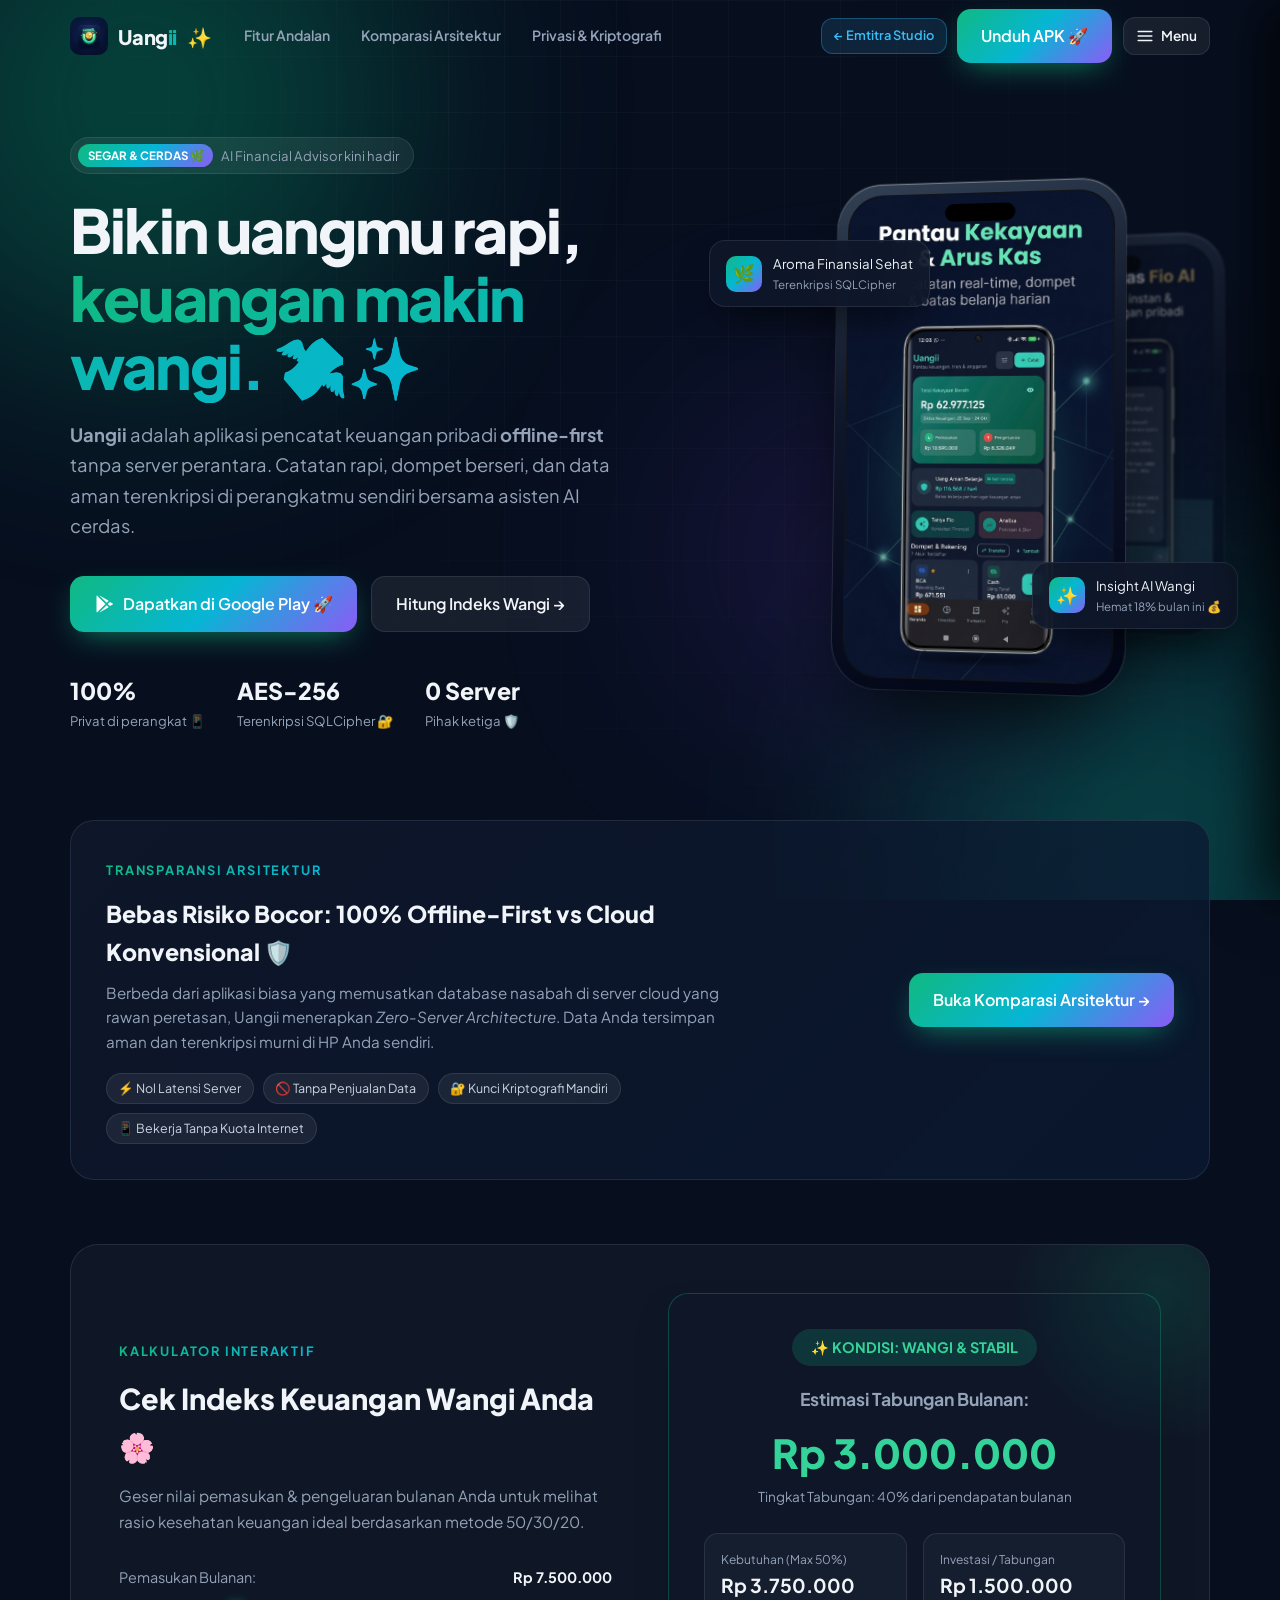
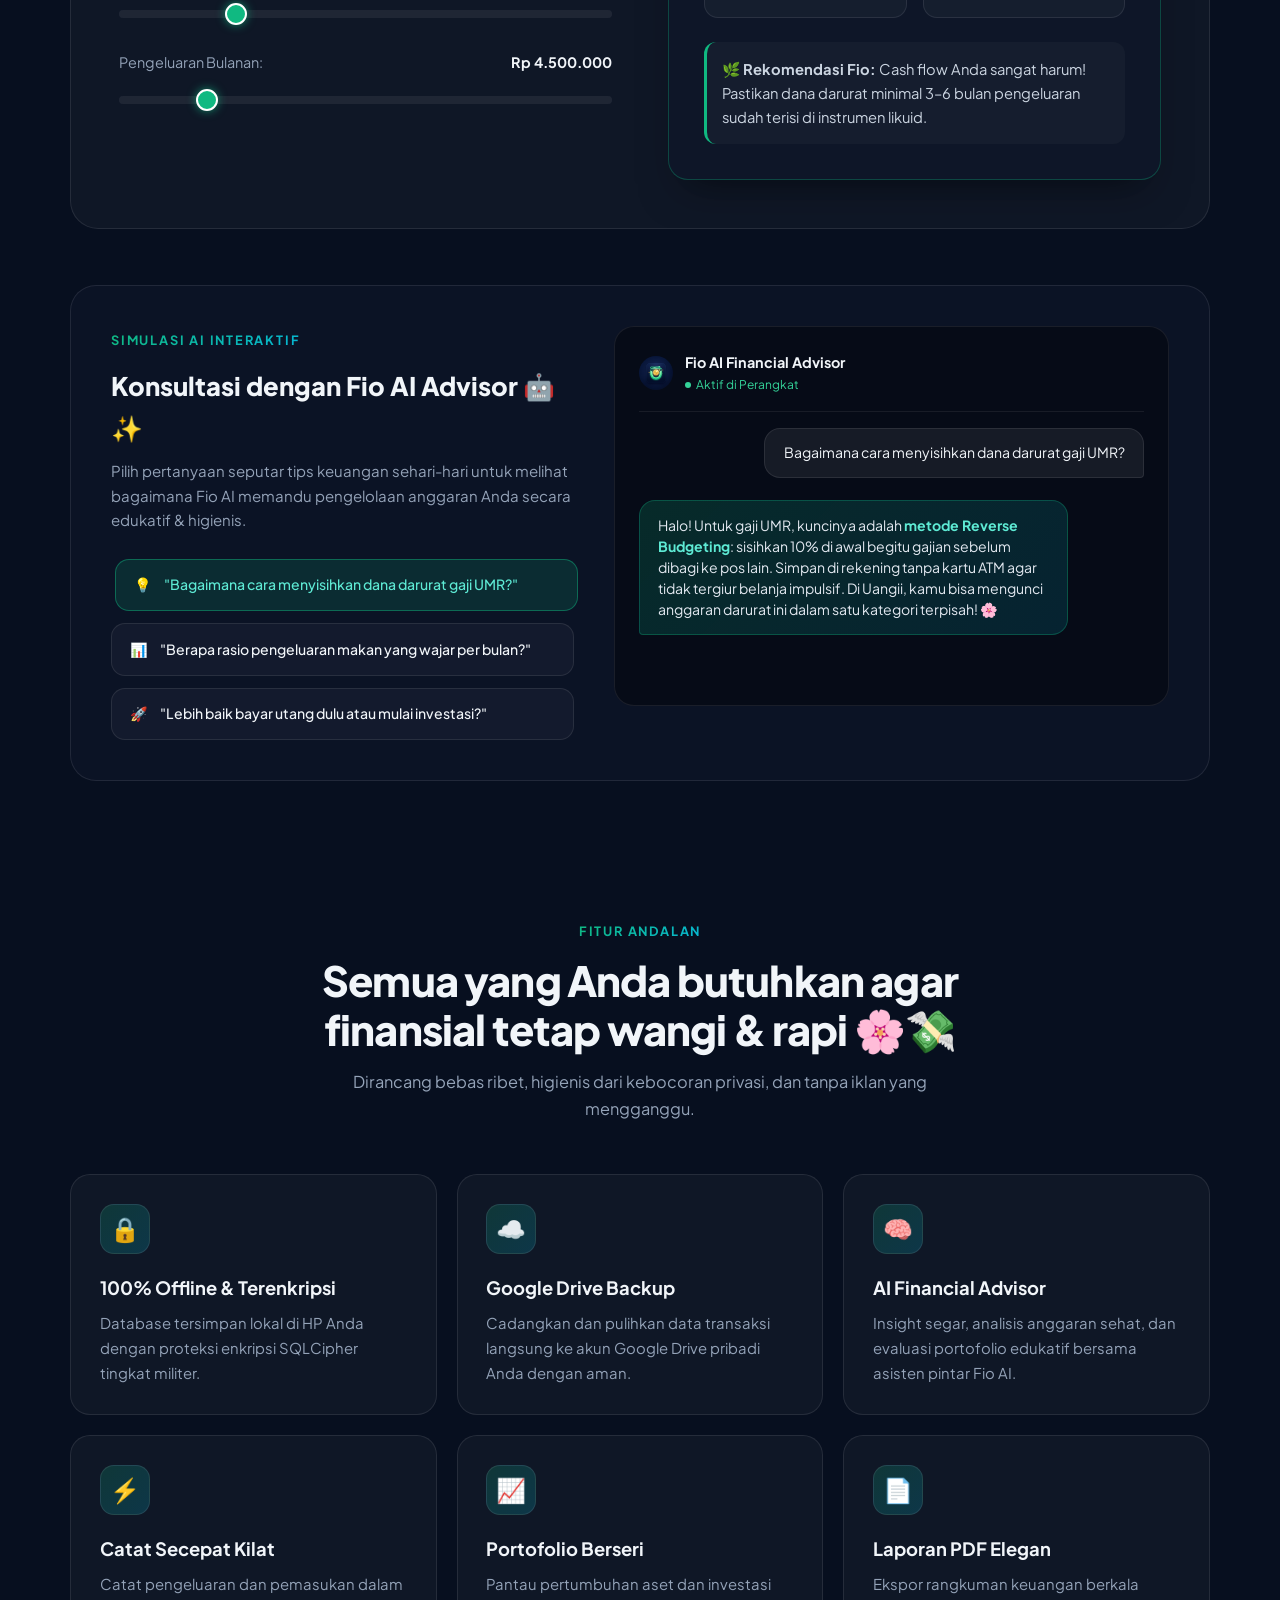
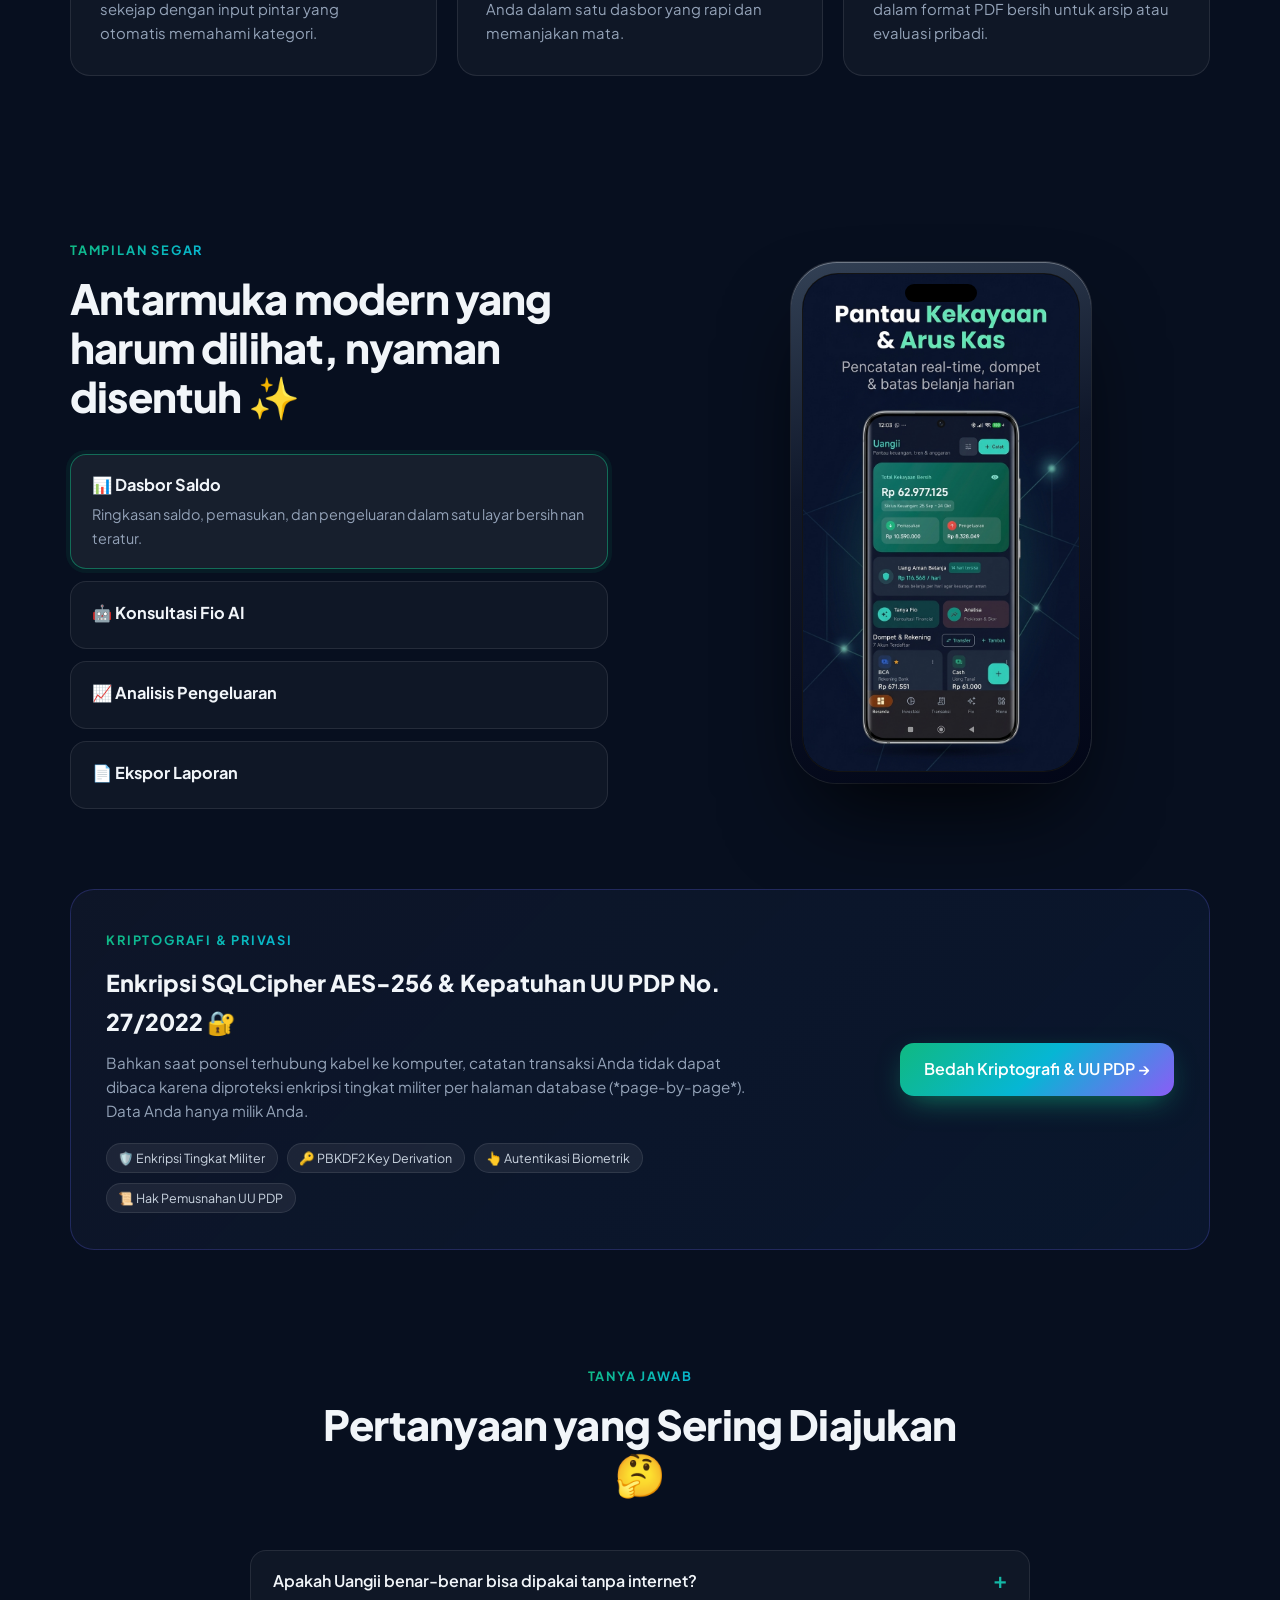
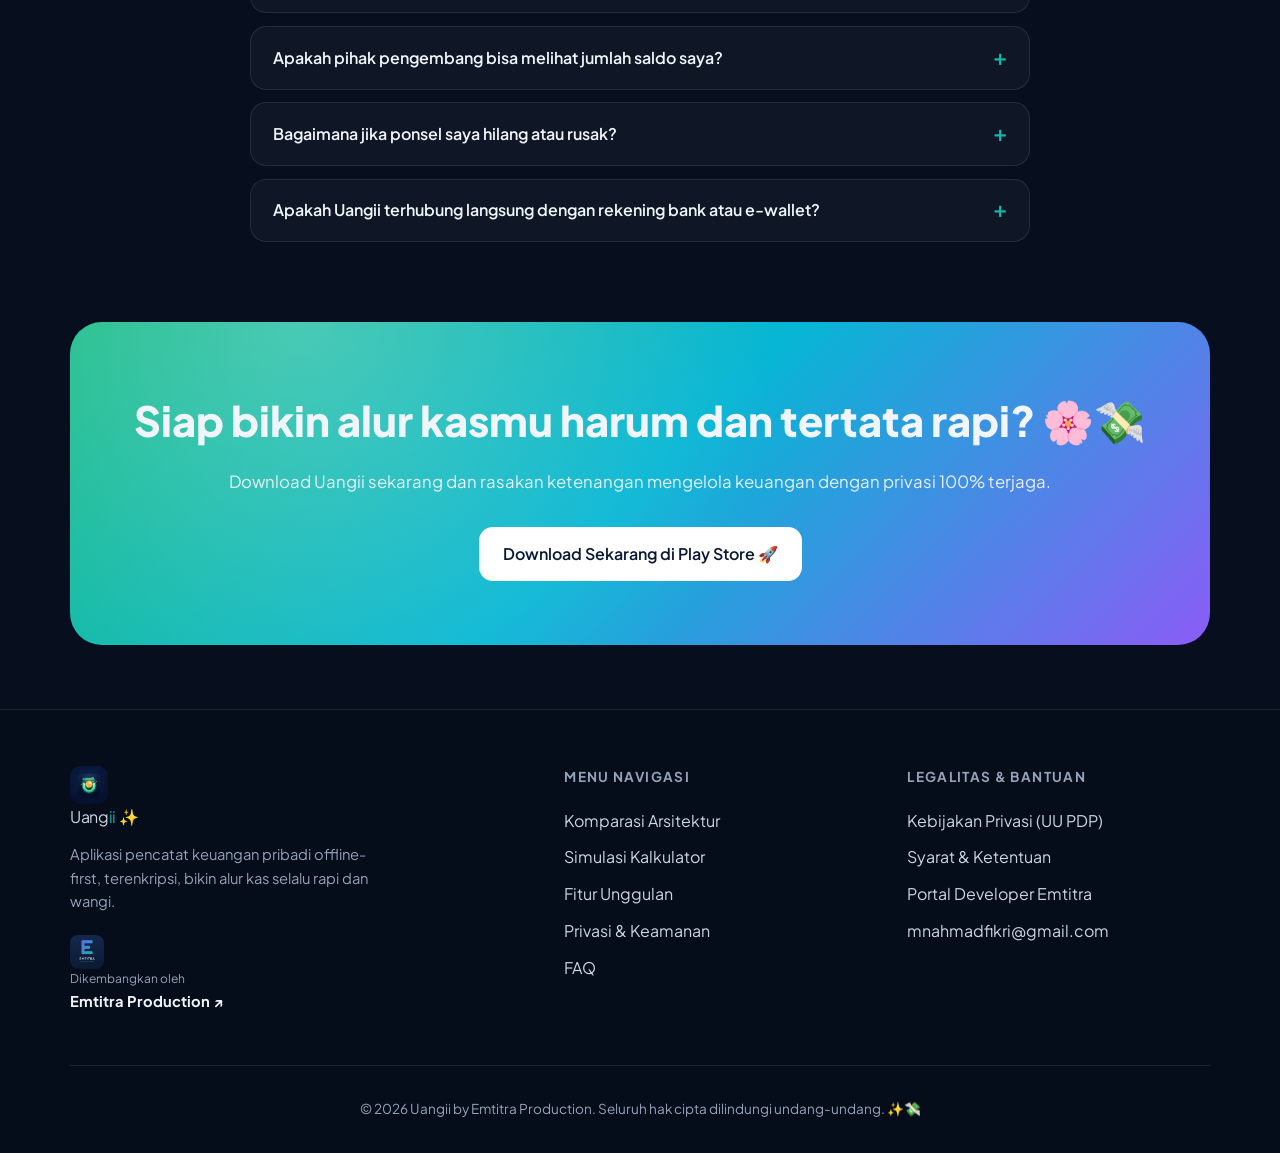
==== commit 2dd2dbb3: "index.html" ====
--- a/index.html
+++ b/index.html
@@ -112,18 +112,77 @@
     /* Header */
     header { position: sticky; top: 0; z-index: 100; transition: background .3s, border-color .3s; border-bottom: 1px solid transparent; }
     header.scrolled { background: rgba(7,15,31,.92); backdrop-filter: blur(16px); -webkit-backdrop-filter: blur(16px); border-color: var(--border); }
-    .nav { display: flex; align-items: center; justify-content: space-between; height: 72px; }
-    .brand { display: inline-flex; align-items: center; gap: .65rem; font-weight: 800; font-size: 1.25rem; cursor: pointer; letter-spacing: -.01em; }
+    /* Header Desktop & Responsive */
+    .nav {
+      display: flex;
+      align-items: center;
+      justify-content: space-between;
+      height: 72px;
+      gap: 1.2rem;
+    }
+    .brand {
+      display: inline-flex;
+      align-items: center;
+      gap: .65rem;
+      font-weight: 800;
+      font-size: 1.25rem;
+      cursor: pointer;
+      letter-spacing: -.01em;
+      flex-shrink: 0;
+      white-space: nowrap;
+    }
     .brand-name { display: inline-flex; align-items: center; letter-spacing: -0.02em; }
-    .brand img { width: 38px; height: 38px; border-radius: 10px; }
-    .nav-links { display: flex; align-items: center; gap: .25rem; }
-    .nav-btn { background: none; border: none; color: var(--muted); font: inherit; font-weight: 500; font-size: .92rem; padding: .5rem .85rem; border-radius: 10px; cursor: pointer; transition: all .2s; }
+    .brand img { width: 38px; height: 38px; border-radius: 10px; flex-shrink: 0; }
+    .nav-links {
+      display: flex;
+      align-items: center;
+      gap: .3rem;
+      flex-shrink: 1;
+    }
+    .nav-btn {
+      background: none;
+      border: 1px solid transparent;
+      color: var(--muted);
+      font: inherit;
+      font-weight: 600;
+      font-size: .88rem;
+      padding: .45rem .75rem;
+      border-radius: 10px;
+      cursor: pointer;
+      white-space: nowrap;
+      transition: all .2s;
+    }
     .nav-btn:hover { color: var(--text); background: var(--surface-2); }
-    .nav-btn.active { color: #5eead4; background: rgba(16,185,129,.14); border: 1px solid rgba(16,185,129,.3); }
-    .nav-right { display: flex; align-items: center; gap: .75rem; }
-    .nav-dev-badge { display: inline-flex; align-items: center; gap: .4rem; font-size: .82rem; padding: .45rem .85rem; border-radius: 12px; background: rgba(56,189,248,.12); color: #38bdf8; border: 1px solid rgba(56,189,248,.3); font-weight: 600; transition: all .2s; }
+    .nav-btn.active { color: #5eead4; background: rgba(16,185,129,.14); border-color: rgba(16,185,129,.3); }
+    
+    .nav-right {
+      display: flex;
+      align-items: center;
+      gap: .65rem;
+      flex-shrink: 0;
+      margin-left: auto;
+    }
+    .nav-dev-badge {
+      display: inline-flex;
+      align-items: center;
+      gap: .4rem;
+      font-size: .8rem;
+      padding: .42rem .75rem;
+      border-radius: 12px;
+      background: rgba(56,189,248,.12);
+      color: #38bdf8;
+      border: 1px solid rgba(56,189,248,.3);
+      font-weight: 600;
+      white-space: nowrap;
+      transition: all .2s;
+    }
     .nav-dev-badge:hover { background: rgba(56,189,248,.22); transform: translateY(-1px); }
-    .nav-app-btn { padding: .45rem 1.15rem; font-size: .84rem; border-radius: 999px; }
+    .nav-app-btn {
+      padding: .48rem 1rem;
+      font-size: .84rem;
+      border-radius: 999px;
+      white-space: nowrap;
+    }
     .btn { display: inline-flex; align-items: center; justify-content: center; gap: .55rem; font: inherit; font-weight: 600; padding: .85rem 1.5rem; border-radius: 14px; border: none; cursor: pointer; transition: transform .2s, box-shadow .2s, filter .2s; }
     .btn-primary { background: var(--grad); color: #fff; box-shadow: 0 10px 30px -10px rgba(16,185,129,.7); }
     .btn-primary:hover { transform: translateY(-2px); box-shadow: 0 16px 40px -12px rgba(6,182,212,.8); filter: brightness(1.08); }
@@ -135,16 +194,17 @@
       display: inline-flex;
       align-items: center;
       justify-content: center;
-      gap: .5rem;
+      gap: .45rem;
       background: var(--surface-2);
       border: 1px solid var(--border);
       color: var(--text);
-      padding: .45rem .85rem;
+      padding: .42rem .75rem;
       border-radius: 12px;
       cursor: pointer;
       font: inherit;
-      font-size: .88rem;
+      font-size: .85rem;
       font-weight: 600;
+      white-space: nowrap;
       transition: all .2s;
     }
     .menu-toggle:hover {
@@ -785,8 +845,12 @@
       .calc-card { grid-template-columns: 1fr; gap: 2rem; padding: 2rem; }
       .fio-sim { grid-template-columns: 1fr; gap: 1.8rem; }
     }
+    /* Responsive Navigation Breakpoints */
+    @media (max-width: 1080px) {
+      .nav-dev-badge { display: none; } /* Sembunyikan badge studio di laptop kecil/tablet agar 3 menu utama tetap leluasa */
+    }
     @media (max-width: 880px) {
-      .nav-links { display: none; }
+      .nav-links { display: none; } /* Beralih penuh ke Drawer Menu */
     }
     @media (max-width: 680px) {
       /* Mobile Header Fix - No more stacking or overflow */
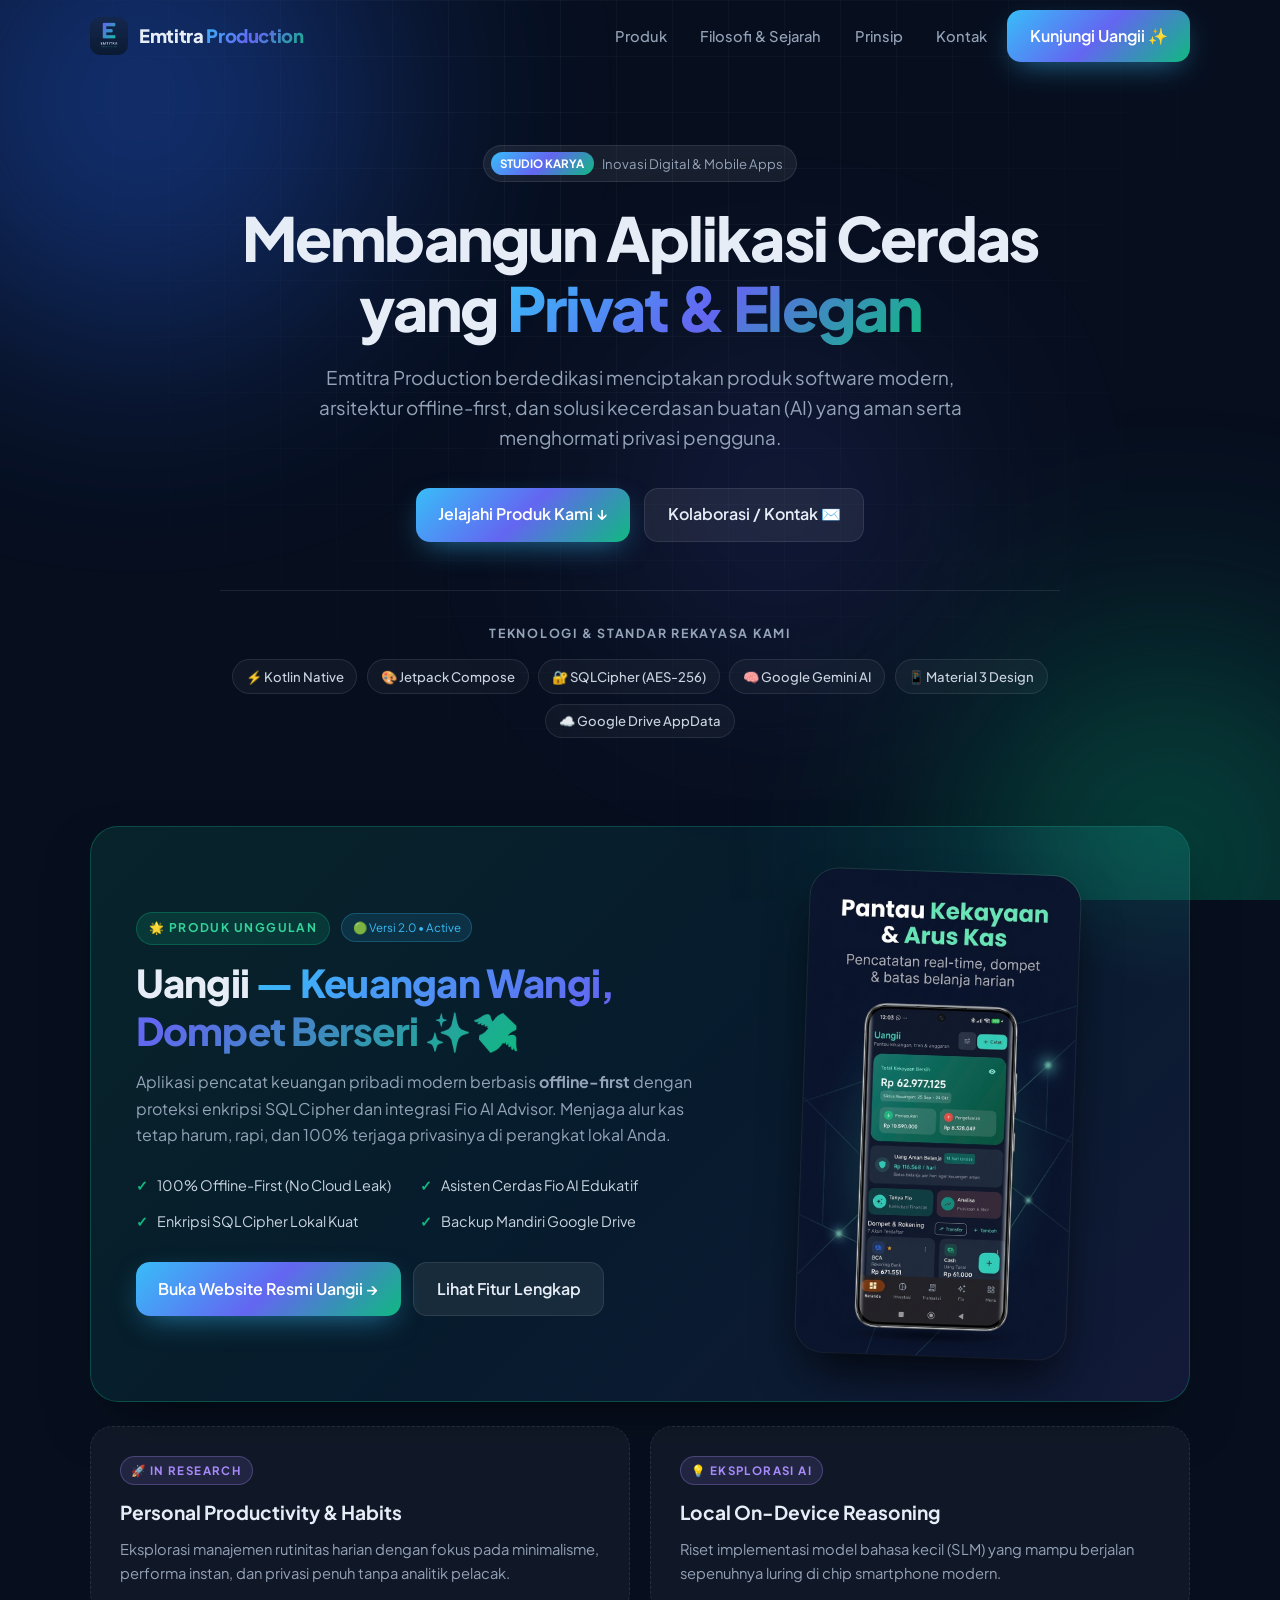
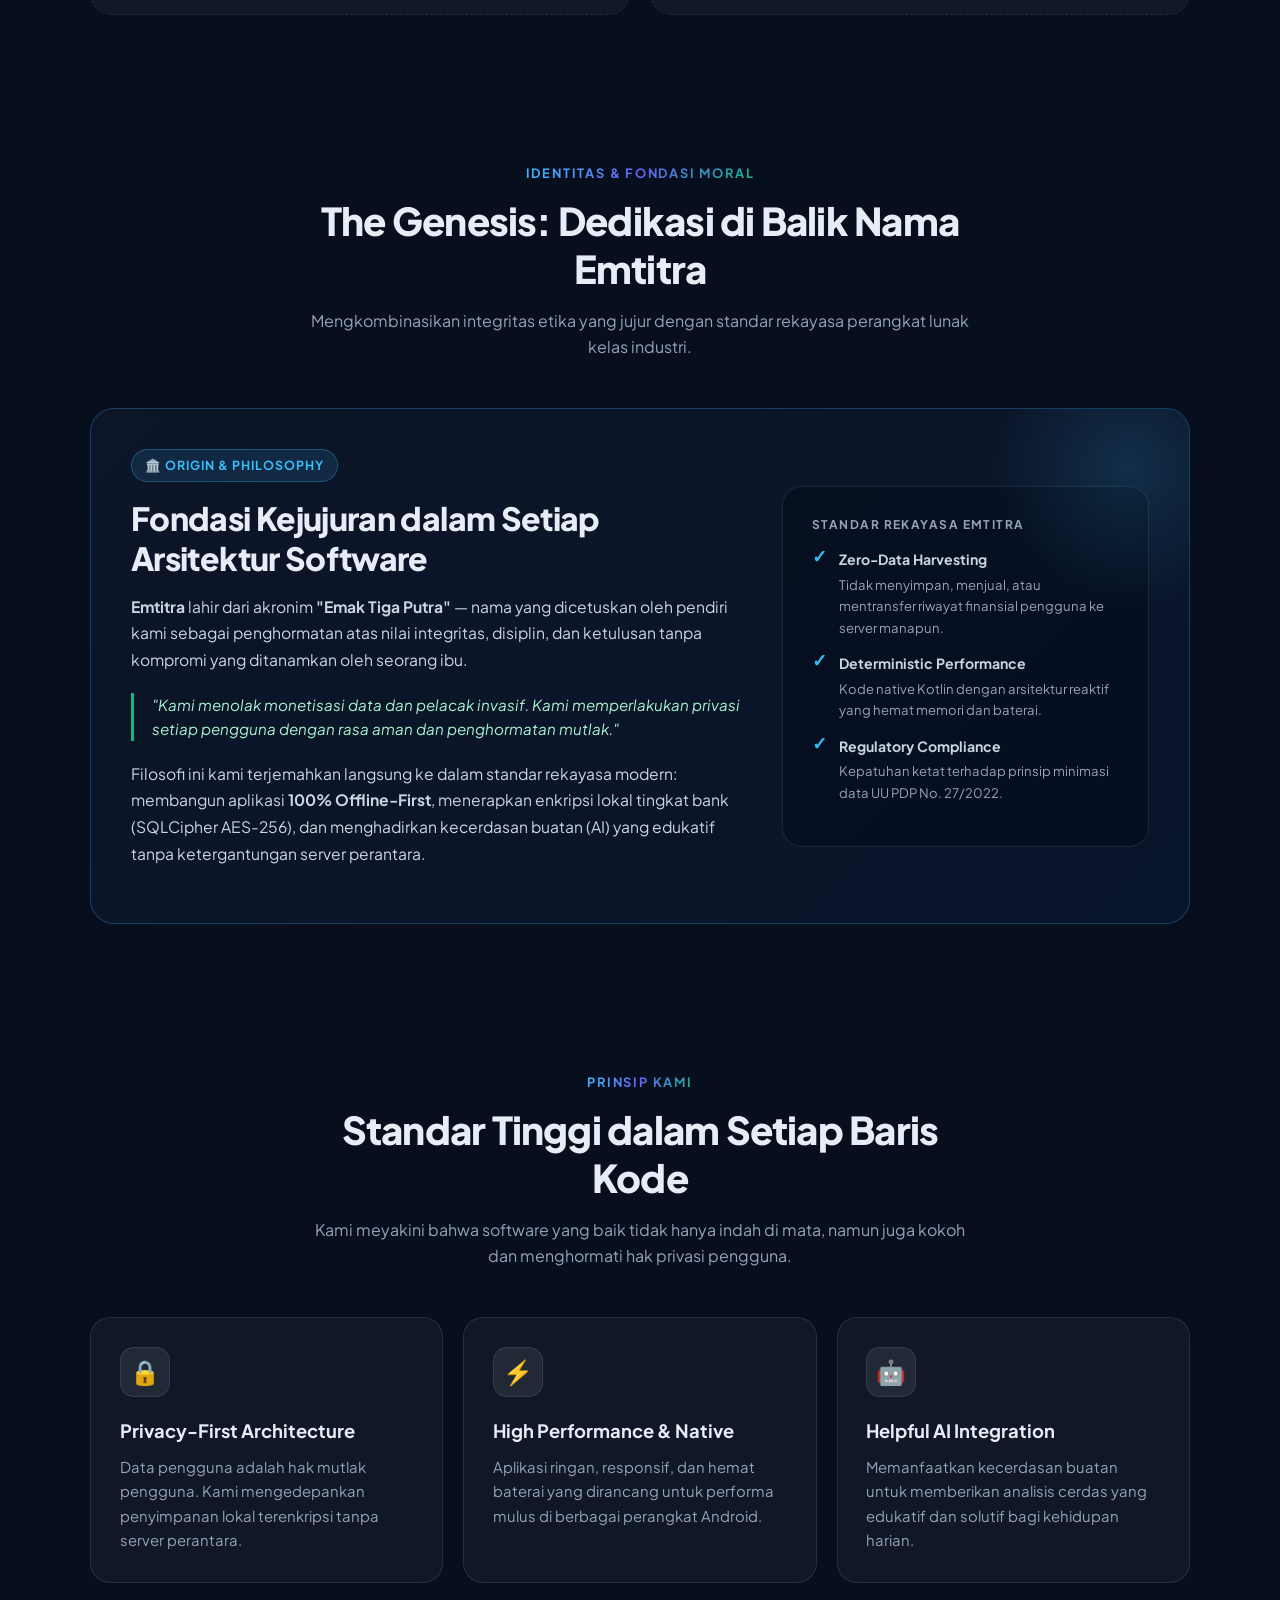
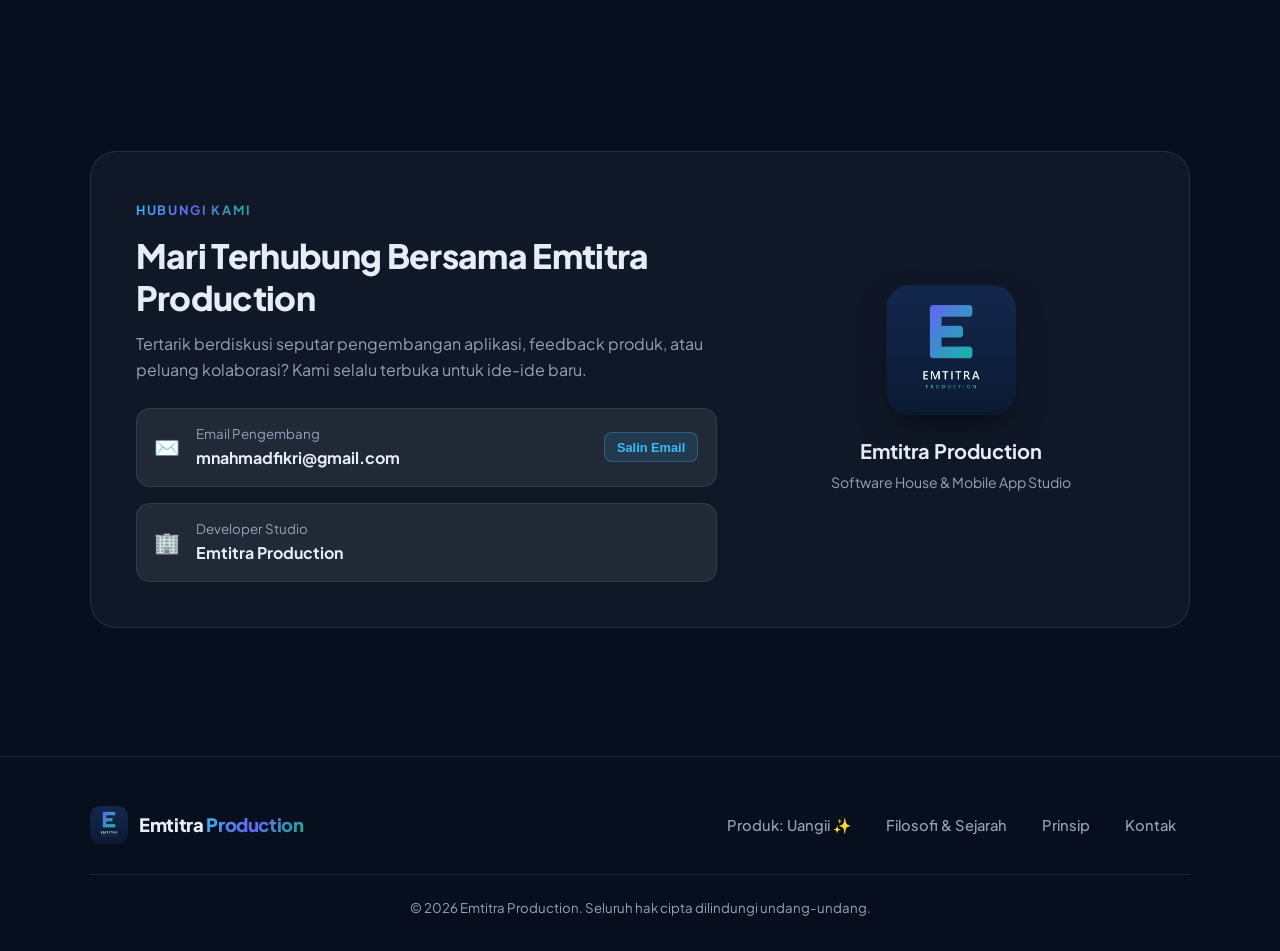
==== commit 09e9538d: "index.html" ====
--- a/index.html
+++ b/index.html
@@ -3,14 +3,14 @@
 <head>
   <meta charset="UTF-8">
   <meta name="viewport" content="width=device-width, initial-scale=1.0, maximum-scale=5.0">
-  <title>Uangii - Keuangan Wangi, Dompet Berseri ✨💸</title>
-  <meta name="description" content="Uangii: aplikasi keuangan pribadi offline-first bernuansa segar & rapi, terenkripsi SQLCipher, dengan AI Financial Advisor dan backup Google Drive. Dibuat oleh Emtitra Production.">
+  <title>Emtitra Production - Software House & Mobile App Studio</title>
+  <meta name="description" content="Emtitra Production adalah studio pengembang aplikasi mobile dan software inovatif yang mengutamakan privasi, performa, dan kecerdasan buatan.">
   <meta name="theme-color" content="#070f1f">
-  <meta property="og:title" content="Uangii - Kelola Keuangan Pribadi Cerdas, Segar & Aman ✨">
-  <meta property="og:description" content="Bikin keuanganmu selalu wangi dan rapi. Aplikasi offline-first, terenkripsi, dengan AI Financial Advisor.">
-  <meta property="og:image" content="assets/uangii_app_icon_512.png">
+  <meta property="og:title" content="Emtitra Production - Software House & Mobile App Studio">
+  <meta property="og:description" content="Menciptakan produk digital berkualitas tinggi, offline-first, dan bertenaga AI.">
+  <meta property="og:image" content="assets/logo dev.jpg">
   <meta property="og:type" content="website">
-  <link rel="icon" href="assets/uangii_app_icon_512.png">
+  <link rel="icon" href="assets/logo dev.jpg">
 
   <link rel="preconnect" href="https://fonts.googleapis.com">
   <link rel="preconnect" href="https://fonts.gstatic.com" crossorigin>
@@ -20,18 +20,14 @@
     :root {
       --bg: #070f1f;
       --bg-2: #0b1a33;
-      --surface: rgba(255,255,255,0.035);
-      --surface-2: rgba(255,255,255,0.065);
-      --surface-hover: rgba(255,255,255,0.095);
+      --surface: rgba(255,255,255,0.04);
+      --surface-2: rgba(255,255,255,0.07);
       --border: rgba(255,255,255,0.09);
-      --border-glow: rgba(16,185,129,0.35);
-      --text: #f1f5f9;
+      --text: #e6edf7;
       --muted: #94a3b8;
       --indigo: #6366f1;
       --teal: #14b8a6;
-      --mint: #10b981;
-      --grad: linear-gradient(135deg, #10b981 0%, #06b6d4 50%, #8b5cf6 100%);
-      --grad-dark: linear-gradient(135deg, rgba(16,185,129,.15) 0%, rgba(6,182,212,.12) 50%, rgba(139,92,246,.1) 100%);
+      --grad: linear-gradient(135deg, #38bdf8 0%, #6366f1 50%, #10b981 100%);
       --radius: 20px;
     }
     * { box-sizing: border-box; margin: 0; padding: 0; }
@@ -42,852 +38,301 @@
       -webkit-font-smoothing: antialiased;
     }
     a { color: inherit; text-decoration: none; }
-    img { max-width: 100%; display: block; height: auto; }
-    .wrap { max-width: 1180px; margin: 0 auto; padding: 0 1.25rem; }
-    .grad-text {
-      background: linear-gradient(135deg, #10b981, #06b6d4, #8b5cf6, #10b981);
-      background-size: 300% 300%;
-      -webkit-background-clip: text;
-      background-clip: text;
-      color: transparent;
-      animation: gradShimmer 8s ease infinite;
-    }
-    @keyframes gradShimmer {
-      0% { background-position: 0% 50%; }
-      50% { background-position: 100% 50%; }
-      100% { background-position: 0% 50%; }
-    }
-
-    /* Teaser Cards for Home Page Streamlining */
-    .teaser-section-card {
-      background: linear-gradient(135deg, rgba(15,23,42,0.85) 0%, rgba(11,26,51,0.7) 100%);
-      border: 1px solid var(--border);
-      border-radius: 24px;
-      padding: 2.2rem;
-      display: flex;
-      align-items: center;
-      justify-content: space-between;
-      gap: 2rem;
-      margin-bottom: 2rem;
-      transition: all .3s cubic-bezier(.2,.8,.2,1);
-      position: relative;
-      overflow: hidden;
-    }
-    .teaser-section-card:hover {
-      border-color: rgba(16,185,129,0.4);
-      transform: translateY(-3px);
-      box-shadow: 0 20px 40px -15px rgba(0,0,0,0.6);
-    }
-    .teaser-section-card .content { max-width: 650px; }
-    .teaser-section-card h3 { font-size: 1.45rem; font-weight: 800; margin-bottom: .6rem; }
-    .teaser-section-card p { color: var(--muted); font-size: .95rem; line-height: 1.6; margin-bottom: 1.2rem; }
-    .teaser-pills { display: flex; flex-wrap: wrap; gap: .6rem; }
-    .teaser-pill { display: inline-flex; align-items: center; gap: .4rem; padding: .25rem .7rem; border-radius: 999px; background: var(--surface-2); border: 1px solid var(--border); font-size: .78rem; color: #cbd5e1; }
-    .teaser-btn-action { flex-shrink: 0; }
-
-    @media (max-width: 768px) {
-      .teaser-section-card { flex-direction: column; align-items: flex-start; padding: 1.8rem 1.4rem; gap: 1.4rem; }
-      .teaser-btn-action { width: 100%; }
-      .teaser-btn-action .btn { width: 100%; }
-    }
-
-    /* Typing cursor effect */
-    .typing-cursor::after {
-      content: "▋";
-      color: #34d399;
-      animation: blink 0.8s infinite;
-      margin-left: 2px;
-    }
-    @keyframes blink { 0%, 100% { opacity: 1; } 50% { opacity: 0; } }
+    img { max-width: 100%; height: auto; display: block; }
+    .wrap { max-width: 1140px; margin: 0 auto; padding: 0 1.25rem; }
+    .grad-text { background: var(--grad); -webkit-background-clip: text; background-clip: text; color: transparent; }
 
     /* Background decoration */
     .bg-orbs { position: fixed; inset: 0; z-index: -1; pointer-events: none; overflow: hidden; }
-    .orb { position: absolute; border-radius: 50%; filter: blur(120px); opacity: .38; animation: float 18s ease-in-out infinite; }
-    .orb.a { width: 520px; height: 520px; background: #059669; top: -160px; left: -120px; }
-    .orb.b { width: 480px; height: 480px; background: #0d9488; bottom: -180px; right: -120px; animation-delay: -6s; }
-    .orb.c { width: 300px; height: 300px; background: #7c3aed; top: 45%; left: 55%; opacity: .2; animation-delay: -12s; }
-    .grid-bg { position: absolute; inset: 0; background-image: linear-gradient(rgba(255,255,255,.025) 1px, transparent 1px), linear-gradient(90deg, rgba(255,255,255,.025) 1px, transparent 1px); background-size: 56px 56px; mask-image: radial-gradient(ellipse at top, #000 20%, transparent 70%); }
+    .orb { position: absolute; border-radius: 50%; filter: blur(120px); opacity: .4; animation: float 18s ease-in-out infinite; }
+    .orb.a { width: 480px; height: 480px; background: #2563eb; top: -140px; left: -100px; }
+    .orb.b { width: 420px; height: 420px; background: #059669; bottom: -160px; right: -100px; animation-delay: -6s; }
+    .orb.c { width: 280px; height: 280px; background: #6366f1; top: 40%; left: 50%; opacity: .2; animation-delay: -12s; }
+    .grid-bg { position: absolute; inset: 0; background-image: linear-gradient(rgba(255,255,255,.03) 1px, transparent 1px), linear-gradient(90deg, rgba(255,255,255,.03) 1px, transparent 1px); background-size: 56px 56px; mask-image: radial-gradient(ellipse at top, #000 20%, transparent 70%); }
     @keyframes float { 0%,100% { transform: translate(0,0) scale(1); } 50% { transform: translate(40px,30px) scale(1.08); } }
 
     /* Header */
     header { position: sticky; top: 0; z-index: 100; transition: background .3s, border-color .3s; border-bottom: 1px solid transparent; }
-    header.scrolled { background: rgba(7,15,31,.92); backdrop-filter: blur(16px); -webkit-backdrop-filter: blur(16px); border-color: var(--border); }
-    /* Header Desktop & Responsive */
-    .nav {
-      display: flex;
+    header.scrolled { background: rgba(7,15,31,.88); backdrop-filter: blur(16px); -webkit-backdrop-filter: blur(16px); border-color: var(--border); }
+    .nav { display: flex; align-items: center; justify-content: space-between; height: 72px; }
+    .brand { display: inline-flex; align-items: center; gap: .7rem; font-weight: 800; font-size: 1.15rem; letter-spacing: -.02em; min-width: 0; }
+    .brand-title { display: inline-flex; align-items: center; white-space: nowrap; }
+    .brand img { width: 38px; height: 38px; border-radius: 10px; object-fit: cover; flex-shrink: 0; }
+    .nav-links { display: flex; align-items: center; gap: .4rem; }
+    .nav-btn { color: var(--muted); font: inherit; font-weight: 500; font-size: .92rem; padding: .5rem .85rem; border-radius: 10px; transition: all .2s; }
+    .nav-btn:hover { color: var(--text); background: var(--surface-2); }
+    .btn { display: inline-flex; align-items: center; justify-content: center; gap: .55rem; font: inherit; font-weight: 600; padding: .8rem 1.4rem; border-radius: 14px; border: none; cursor: pointer; transition: transform .2s, box-shadow .2s, filter .2s; }
+    .btn-primary { background: var(--grad); color: #fff; box-shadow: 0 10px 30px -10px rgba(56,189,248,.6); }
+    .btn-primary:hover { transform: translateY(-2px); box-shadow: 0 16px 40px -12px rgba(16,185,129,.7); filter: brightness(1.08); }
+    .btn-ghost { background: var(--surface-2); color: var(--text); border: 1px solid var(--border); }
+    .btn-ghost:hover { background: rgba(255,255,255,.12); transform: translateY(-2px); }
+    .menu-toggle { display: none; background: var(--surface-2); border: 1px solid var(--border); color: var(--text); width: 40px; height: 40px; border-radius: 10px; cursor: pointer; font-size: 1.25rem; align-items: center; justify-content: center; }
+
+    /* Hero */
+    .hero { text-align: center; padding: 4.5rem 0 3.5rem; max-width: 840px; margin: 0 auto; }
+    .pill { display: inline-flex; align-items: center; gap: .5rem; padding: .35rem .85rem .35rem .45rem; border-radius: 999px; background: var(--surface-2); border: 1px solid var(--border); font-size: .82rem; color: var(--muted); margin-bottom: 1.3rem; }
+    .pill b { background: var(--grad); color: #fff; padding: .15rem .6rem; border-radius: 999px; font-size: .72rem; }
+    .hero h1 { font-size: clamp(2rem, 5.2vw, 3.8rem); line-height: 1.15; font-weight: 800; letter-spacing: -.03em; margin-bottom: 1.2rem; }
+    .hero p.lead { font-size: clamp(1rem, 2.5vw, 1.18rem); color: var(--muted); margin: 0 auto 2.2rem; max-width: 650px; line-height: 1.6; }
+    .hero-cta { display: flex; gap: .9rem; justify-content: center; flex-wrap: wrap; margin-bottom: 3rem; }
+
+    /* Tech Stack Pills */
+    .tech-stack-wrap { border-top: 1px solid var(--border); padding-top: 2rem; margin-top: 2rem; }
+    .tech-stack-label { font-size: .78rem; text-transform: uppercase; letter-spacing: .14em; color: var(--muted); margin-bottom: 1rem; font-weight: 700; }
+    .tech-stack-pills { display: flex; flex-wrap: wrap; gap: .6rem; justify-content: center; align-items: center; }
+    .tech-pill { display: inline-flex; align-items: center; gap: .45rem; padding: .35rem .8rem; border-radius: 999px; background: var(--surface); border: 1px solid var(--border); font-size: .82rem; color: #cbd5e1; font-weight: 500; transition: border-color .2s, transform .2s; }
+    .tech-pill:hover { border-color: rgba(56,189,248,.5); transform: translateY(-1px); }
+
+    /* Featured App Banner & Teaser Grid */
+    .featured-wrap { margin: 2rem 0 4.5rem; }
+    .featured-card {
+      position: relative;
+      background: linear-gradient(135deg, rgba(16,185,129,.12), rgba(6,182,212,.08), rgba(99,102,241,.12));
+      border: 1px solid rgba(16,185,129,.3);
+      border-radius: 28px;
+      padding: 2.8rem;
+      display: grid;
+      grid-template-columns: 1.15fr .85fr;
+      gap: 2.5rem;
       align-items: center;
-      justify-content: space-between;
-      height: 72px;
-      gap: 1.2rem;
-    }
-    .brand {
-      display: inline-flex;
-      align-items: center;
-      gap: .65rem;
-      font-weight: 800;
-      font-size: 1.25rem;
-      cursor: pointer;
-      letter-spacing: -.01em;
-      flex-shrink: 0;
-      white-space: nowrap;
-    }
-    .brand-name { display: inline-flex; align-items: center; letter-spacing: -0.02em; }
-    .brand img { width: 38px; height: 38px; border-radius: 10px; flex-shrink: 0; }
-    .nav-links {
-      display: flex;
-      align-items: center;
-      gap: .3rem;
-      flex-shrink: 1;
-    }
-    .nav-btn {
-      background: none;
-      border: 1px solid transparent;
-      color: var(--muted);
-      font: inherit;
-      font-weight: 600;
-      font-size: .88rem;
-      padding: .45rem .75rem;
-      border-radius: 10px;
-      cursor: pointer;
-      white-space: nowrap;
-      transition: all .2s;
-    }
-    .nav-btn:hover { color: var(--text); background: var(--surface-2); }
-    .nav-btn.active { color: #5eead4; background: rgba(16,185,129,.14); border-color: rgba(16,185,129,.3); }
-    
-    .nav-right {
-      display: flex;
-      align-items: center;
-      gap: .65rem;
-      flex-shrink: 0;
-      margin-left: auto;
-    }
-    .nav-dev-badge {
+      overflow: hidden;
+      box-shadow: 0 25px 60px -20px rgba(0,0,0,.6);
+    }
+    .featured-card::before {
+      content: "";
+      position: absolute;
+      top: -50%;
+      right: -20%;
+      width: 450px;
+      height: 450px;
+      background: radial-gradient(circle, rgba(16,185,129,.22), transparent 70%);
+      pointer-events: none;
+    }
+    .badge-product {
       display: inline-flex;
       align-items: center;
       gap: .4rem;
-      font-size: .8rem;
-      padding: .42rem .75rem;
-      border-radius: 12px;
-      background: rgba(56,189,248,.12);
-      color: #38bdf8;
-      border: 1px solid rgba(56,189,248,.3);
-      font-weight: 600;
-      white-space: nowrap;
-      transition: all .2s;
-    }
-    .nav-dev-badge:hover { background: rgba(56,189,248,.22); transform: translateY(-1px); }
-    .nav-app-btn {
-      padding: .48rem 1rem;
-      font-size: .84rem;
+      font-size: .75rem;
+      text-transform: uppercase;
+      letter-spacing: .12em;
+      color: #34d399;
+      font-weight: 700;
+      background: rgba(16,185,129,.15);
+      border: 1px solid rgba(16,185,129,.3);
+      padding: .35rem .75rem;
       border-radius: 999px;
-      white-space: nowrap;
-    }
-    .btn { display: inline-flex; align-items: center; justify-content: center; gap: .55rem; font: inherit; font-weight: 600; padding: .85rem 1.5rem; border-radius: 14px; border: none; cursor: pointer; transition: transform .2s, box-shadow .2s, filter .2s; }
-    .btn-primary { background: var(--grad); color: #fff; box-shadow: 0 10px 30px -10px rgba(16,185,129,.7); }
-    .btn-primary:hover { transform: translateY(-2px); box-shadow: 0 16px 40px -12px rgba(6,182,212,.8); filter: brightness(1.08); }
-    .btn-ghost { background: var(--surface-2); color: var(--text); border: 1px solid var(--border); }
-    .btn-ghost:hover { background: rgba(255,255,255,.12); }
-    
-    /* Clean Hamburger Button (Desktop & Mobile) */
-    .menu-toggle {
-      display: inline-flex;
-      align-items: center;
-      justify-content: center;
-      gap: .45rem;
-      background: var(--surface-2);
-      border: 1px solid var(--border);
-      color: var(--text);
-      padding: .42rem .75rem;
-      border-radius: 12px;
-      cursor: pointer;
-      font: inherit;
-      font-size: .85rem;
-      font-weight: 600;
-      white-space: nowrap;
-      transition: all .2s;
-    }
-    .menu-toggle:hover {
-      background: rgba(255,255,255,.12);
-      border-color: rgba(16,185,129,.4);
-      color: #5eead4;
-    }
-    .menu-toggle svg { width: 18px; height: 18px; }
-
-    /* Flyout Nav Drawer */
-    .nav-overlay {
-      position: fixed;
-      inset: 0;
-      background: rgba(0,0,0,.65);
-      backdrop-filter: blur(6px);
-      -webkit-backdrop-filter: blur(6px);
-      z-index: 1000;
-      opacity: 0;
-      visibility: hidden;
-      transition: opacity .3s, visibility .3s;
-    }
-    .nav-overlay.open { opacity: 1; visibility: visible; }
-    
-    .nav-drawer {
-      position: fixed;
-      top: 0;
-      right: 0;
-      bottom: 0;
-      width: 320px;
-      max-width: 85vw;
-      background: #091326;
-      border-left: 1px solid var(--border);
-      z-index: 1001;
-      padding: 1.8rem 1.5rem;
-      display: flex;
-      flex-direction: column;
-      transform: translateX(100%);
-      transition: transform .32s cubic-bezier(.2,.8,.2,1);
-      box-shadow: -20px 0 50px rgba(0,0,0,.7);
-    }
-    .nav-drawer.open { transform: translateX(0); }
-    
-    .drawer-head {
-      display: flex;
-      align-items: center;
-      justify-content: space-between;
-      padding-bottom: 1.25rem;
-      margin-bottom: 1.5rem;
-      border-bottom: 1px solid var(--border);
-    }
-    .drawer-head strong { font-size: 1.05rem; display: flex; align-items: center; gap: .5rem; }
-    .drawer-close {
-      background: var(--surface-2);
-      border: 1px solid var(--border);
-      color: var(--muted);
-      width: 34px;
-      height: 34px;
-      border-radius: 10px;
-      font-size: 1.25rem;
-      cursor: pointer;
-      display: grid;
-      place-items: center;
-      transition: all .2s;
-    }
-    .drawer-close:hover { color: var(--text); background: rgba(255,255,255,.12); }
-    
-    .drawer-menu {
-      display: flex;
-      flex-direction: column;
-      gap: .4rem;
-      flex: 1;
-      overflow-y: auto;
-    }
-    .drawer-item {
-      display: flex;
-      align-items: center;
-      gap: .85rem;
-      padding: .85rem 1rem;
-      border-radius: 14px;
-      color: var(--text);
-      background: none;
-      border: 1px solid transparent;
-      font: inherit;
-      font-size: .95rem;
-      font-weight: 600;
-      cursor: pointer;
-      text-align: left;
-      transition: all .2s;
-    }
-    .drawer-item:hover {
-      background: var(--surface-2);
-      border-color: rgba(16,185,129,.3);
-      color: #5eead4;
-      transform: translateX(4px);
-    }
-    .drawer-item.active {
-      background: rgba(16,185,129,.14);
-      border-color: rgba(16,185,129,.4);
-      color: #34d399;
-    }
-    .drawer-item .icon { font-size: 1.15rem; width: 26px; text-align: center; flex-shrink: 0; }
-    
-    .drawer-foot {
-      padding-top: 1.25rem;
-      border-top: 1px solid var(--border);
-      display: flex;
-      flex-direction: column;
-      gap: .75rem;
-    }
-
-    /* Pages */
-    .page { display: none; animation: fadeIn .4s ease; }
-    .page.active { display: block; }
-    @keyframes fadeIn { from { opacity: 0; transform: translateY(10px); } to { opacity: 1; transform: none; } }
-
-    /* Hero */
-    .hero { display: grid; grid-template-columns: 1.15fr .85fr; gap: 3rem; align-items: center; padding: 4rem 0 4.5rem; }
-    .pill { display: inline-flex; align-items: center; gap: .5rem; padding: .35rem .85rem .35rem .45rem; border-radius: 999px; background: var(--surface-2); border: 1px solid var(--border); font-size: .82rem; color: var(--muted); margin-bottom: 1.3rem; }
-    .pill b { background: var(--grad); color: #fff; padding: .15rem .6rem; border-radius: 999px; font-size: .72rem; }
-    .hero h1 { font-size: clamp(2.3rem, 4.8vw, 3.8rem); line-height: 1.12; font-weight: 800; letter-spacing: -.03em; margin-bottom: 1.3rem; }
-    .hero p.lead { font-size: clamp(1rem, 2.3vw, 1.15rem); color: var(--muted); max-width: 550px; margin-bottom: 2.2rem; line-height: 1.65; }
-    .hero-cta { display: flex; gap: .9rem; flex-wrap: wrap; margin-bottom: 2.5rem; }
-    .trust { display: flex; gap: 2rem; flex-wrap: wrap; }
-    .trust div { font-size: .82rem; color: var(--muted); }
-    .trust strong { display: block; font-size: 1.45rem; color: var(--text); font-weight: 800; }
-
-    /* Realistic Smartphone Hardware Mockup */
-    .phone-stage { position: relative; display: flex; justify-content: center; perspective: 1400px; }
-    .phone-bezel {
-      position: relative;
-      width: 295px;
-      border-radius: 46px;
-      padding: 11px;
-      background: linear-gradient(165deg, #334155 0%, #0f172a 40%, #020617 100%);
-      box-shadow: 0 45px 90px -25px rgba(0,0,0,.85), 0 0 0 1px rgba(255,255,255,.14), inset 0 1px 0 rgba(255,255,255,.3);
-      transform: rotateY(-10deg) rotateX(3deg);
-      transition: transform .5s cubic-bezier(.2,.8,.2,1);
-    }
-    .phone-bezel:hover { transform: rotateY(0) rotateX(0); }
-    .phone-screen {
-      position: relative;
-      border-radius: 36px;
-      overflow: hidden;
-      aspect-ratio: 768/1376;
-      background: #000;
-      border: 1px solid rgba(255,255,255,.08);
-    }
-    .phone-screen::before {
-      content: "";
-      position: absolute;
-      top: 10px;
-      left: 50%;
-      transform: translateX(-50%);
-      width: 72px;
-      height: 18px;
-      background: #000;
-      border-radius: 20px;
-      z-index: 10;
-    }
-    .phone-screen img { width: 100%; height: 100%; object-fit: cover; }
-    .phone-bezel.back {
-      position: absolute;
-      width: 250px;
-      opacity: .5;
-      transform: translate(130px, 40px) rotateY(-16deg) scale(.92);
-      filter: blur(1px);
-      z-index: -1;
-    }
-    .float-card {
-      position: absolute;
-      background: rgba(15,23,42,.88);
-      backdrop-filter: blur(14px);
-      border: 1px solid var(--border);
-      border-radius: 16px;
-      padding: .75rem 1rem;
-      display: flex;
-      align-items: center;
-      gap: .7rem;
-      font-size: .83rem;
-      box-shadow: 0 20px 40px -15px rgba(0,0,0,.7);
-      animation: bob 5s ease-in-out infinite;
-      z-index: 20;
-    }
-    .float-card .ic { width: 36px; height: 36px; border-radius: 10px; display: grid; place-items: center; background: var(--grad); font-size: 1.1rem; flex-shrink: 0; }
-    .float-card small { display: block; color: var(--muted); font-size: .72rem; }
-    .float-card.one { top: 12%; left: -8%; }
-    .float-card.two { bottom: 12%; right: -6%; animation-delay: -2.5s; }
-    @keyframes bob { 0%,100% { transform: translateY(0); } 50% { transform: translateY(-12px); } }
-
-    /* Sections */
-    section.block { padding: 5rem 0; }
-    .sec-head { text-align: center; max-width: 680px; margin: 0 auto 3.2rem; }
-    .eyebrow { display: inline-block; font-size: .8rem; font-weight: 700; letter-spacing: .14em; text-transform: uppercase; margin-bottom: .85rem; }
-    .sec-head h2 { font-size: clamp(1.8rem, 3.4vw, 2.6rem); font-weight: 800; letter-spacing: -.02em; line-height: 1.18; margin-bottom: .95rem; }
-    .sec-head p { color: var(--muted); font-size: 1.02rem; }
-
-    /* ========================================================
-       MODERN SAAS COMPARISON MATRIX (REDESIGNED)
-       ======================================================== */
-    .compare-container {
-      margin: 3.5rem 0;
-      position: relative;
-    }
-    .compare-grid {
-      display: grid;
-      grid-template-columns: 1fr 1fr;
-      gap: 1.5rem;
-    }
-    .comp-card {
-      position: relative;
-      background: rgba(15, 23, 42, 0.65);
-      backdrop-filter: blur(20px);
-      -webkit-backdrop-filter: blur(20px);
-      border-radius: 24px;
-      padding: 2.2rem;
-      border: 1px solid var(--border);
-      transition: transform .3s, border-color .3s, box-shadow .3s;
-      overflow: hidden;
-    }
-    .comp-card::before {
-      content: "";
-      position: absolute;
-      top: 0; left: 0; right: 0; height: 3px;
-    }
-    .comp-card.legacy {
-      border-color: rgba(239, 68, 68, 0.22);
-      background: linear-gradient(180deg, rgba(239, 68, 68, 0.04) 0%, rgba(15, 23, 42, 0.6) 100%);
-    }
-    .comp-card.legacy::before {
-      background: linear-gradient(90deg, #ef4444, transparent);
-    }
-    .comp-card.uangii {
-      border-color: rgba(16, 185, 129, 0.4);
-      background: linear-gradient(180deg, rgba(16, 185, 129, 0.08) 0%, rgba(15, 23, 42, 0.75) 100%);
-      box-shadow: 0 20px 45px -15px rgba(16, 185, 129, 0.18), inset 0 1px 0 rgba(255,255,255,0.1);
-    }
-    .comp-card.uangii::before {
-      background: var(--grad);
-    }
-    .comp-header {
-      display: flex;
-      align-items: center;
-      justify-content: space-between;
-      margin-bottom: 2rem;
-      padding-bottom: 1.25rem;
-      border-bottom: 1px solid var(--border);
-    }
-    .comp-title {
-      display: flex;
-      align-items: center;
-      gap: .75rem;
-    }
-    .comp-title h3 {
-      font-size: 1.22rem;
-      font-weight: 700;
-      letter-spacing: -.01em;
-    }
-    .comp-badge {
+      margin-bottom: .9rem;
+    }
+    .badge-status {
       display: inline-flex;
       align-items: center;
       gap: .35rem;
-      font-size: .75rem;
-      font-weight: 700;
-      letter-spacing: .05em;
-      text-transform: uppercase;
-      padding: .3rem .75rem;
+      font-size: .72rem;
+      color: #38bdf8;
+      background: rgba(56,189,248,.12);
+      border: 1px solid rgba(56,189,248,.25);
+      padding: .25rem .65rem;
       border-radius: 999px;
-    }
-    .badge-bad { background: rgba(239, 68, 68, 0.14); color: #f87171; border: 1px solid rgba(239, 68, 68, 0.3); }
-    .badge-good { background: rgba(16, 185, 129, 0.18); color: #34d399; border: 1px solid rgba(16, 185, 129, 0.4); }
-
-    .comp-items {
-      display: flex;
-      flex-direction: column;
-      gap: 1.25rem;
-    }
-    .comp-row {
-      display: grid;
-      grid-template-columns: 40px 1fr;
-      gap: 1rem;
-      align-items: flex-start;
-    }
-    .comp-icon-box {
-      width: 40px;
-      height: 40px;
-      border-radius: 12px;
-      display: flex;
-      align-items: center;
-      justify-content: center;
-      flex-shrink: 0;
-    }
-    .comp-icon-box.bad {
-      background: rgba(239, 68, 68, 0.1);
-      color: #f87171;
-      border: 1px solid rgba(239, 68, 68, 0.2);
-    }
-    .comp-icon-box.good {
-      background: rgba(16, 185, 129, 0.15);
-      color: #34d399;
-      border: 1px solid rgba(16, 185, 129, 0.3);
-    }
-    .comp-icon-box svg {
-      width: 20px;
-      height: 20px;
-    }
-    .comp-text strong {
-      display: block;
-      font-size: .95rem;
-      font-weight: 700;
-      color: var(--text);
-      margin-bottom: .2rem;
-    }
-    .comp-text p {
-      color: var(--muted);
-      font-size: .88rem;
-      line-height: 1.5;
-    }
-
-    /* ========================================================
-       INTERACTIVE WIDGET: FINANCIAL HEALTH CALCULATOR
-       ======================================================== */
-    .calc-card {
-      background: var(--surface);
-      border: 1px solid var(--border);
+      margin-left: .5rem;
+    }
+    .featured-info h2 { font-size: clamp(1.6rem, 3.6vw, 2.4rem); font-weight: 800; letter-spacing: -.02em; margin-bottom: .9rem; line-height: 1.25; }
+    .featured-info p { color: var(--muted); font-size: 1rem; margin-bottom: 1.6rem; line-height: 1.65; }
+    .feature-highlights { display: grid; grid-template-columns: 1fr 1fr; gap: .75rem; margin-bottom: 1.8rem; }
+    .feature-item { display: flex; align-items: center; gap: .55rem; font-size: .9rem; color: #cbd5e1; }
+    .feature-item span { color: #10b981; font-weight: 800; }
+    .featured-preview { display: flex; justify-content: center; position: relative; }
+    .featured-preview img {
+      width: 100%;
+      max-width: 270px;
       border-radius: 28px;
-      padding: 3rem;
-      margin: 4rem 0 2rem;
-      display: grid;
-      grid-template-columns: 1fr 1fr;
-      gap: 3.5rem;
-      align-items: center;
+      box-shadow: 0 25px 50px -12px rgba(0,0,0,.8), 0 0 0 1px rgba(255,255,255,.1);
+      transform: rotate(2deg);
+      transition: transform .4s ease;
+    }
+    .featured-preview img:hover { transform: rotate(0) scale(1.02); }
+
+    /* Upcoming Project Teaser */
+    .upcoming-grid { display: grid; grid-template-columns: 1fr 1fr; gap: 1.25rem; margin-top: 1.5rem; }
+    .teaser-card { background: var(--surface); border: 1px dashed var(--border); border-radius: 22px; padding: 1.8rem; position: relative; transition: border-color .3s; }
+    .teaser-card:hover { border-color: rgba(56,189,248,.4); }
+    .teaser-badge { display: inline-flex; align-items: center; gap: .35rem; font-size: .72rem; text-transform: uppercase; letter-spacing: .12em; color: #a78bfa; background: rgba(167,139,250,.12); border: 1px solid rgba(167,139,250,.3); padding: .25rem .65rem; border-radius: 999px; margin-bottom: .8rem; font-weight: 700; }
+    .teaser-card h3 { font-size: 1.2rem; margin-bottom: .5rem; }
+    .teaser-card p { font-size: .92rem; color: var(--muted); }
+
+    /* Services / Pillars */
+    section.block { padding: 4.5rem 0; }
+    .sec-head { text-align: center; max-width: 660px; margin: 0 auto 3rem; }
+    .eyebrow { display: inline-block; font-size: .8rem; font-weight: 700; letter-spacing: .14em; text-transform: uppercase; margin-bottom: .8rem; }
+    .sec-head h2 { font-size: clamp(1.7rem, 3.4vw, 2.4rem); font-weight: 800; letter-spacing: -.02em; line-height: 1.25; margin-bottom: .9rem; }
+    .sec-head p { color: var(--muted); font-size: 1rem; }
+    .services-grid { display: grid; grid-template-columns: repeat(3, 1fr); gap: 1.25rem; }
+    .card { background: var(--surface); border: 1px solid var(--border); border-radius: var(--radius); padding: 1.8rem; transition: transform .3s, border-color .3s; }
+    .card:hover { transform: translateY(-4px); border-color: rgba(56,189,248,.4); }
+    .card .ic { width: 50px; height: 50px; border-radius: 14px; display: grid; place-items: center; font-size: 1.5rem; background: var(--surface-2); border: 1px solid var(--border); margin-bottom: 1.2rem; }
+    .card h3 { font-size: 1.15rem; margin-bottom: .5rem; }
+    .card p { color: var(--muted); font-size: .93rem; }
+
+    /* About & Contact */
+    .about-box { background: var(--surface); border: 1px solid var(--border); border-radius: 26px; padding: 2.8rem; margin-top: 1.5rem; display: grid; grid-template-columns: 1.2fr .8fr; gap: 2.5rem; align-items: center; }
+    .about-box h2 { font-size: clamp(1.5rem, 3vw, 2.1rem); font-weight: 800; letter-spacing: -.02em; line-height: 1.25; }
+    .contact-item { display: flex; align-items: center; justify-content: space-between; gap: 1rem; margin-top: 1rem; padding: .9rem 1.1rem; background: var(--surface-2); border-radius: 14px; border: 1px solid var(--border); overflow-wrap: anywhere; }
+    .contact-info { display: flex; align-items: center; gap: 1rem; }
+    .contact-item .ic { font-size: 1.3rem; flex-shrink: 0; }
+    .btn-copy { background: rgba(56,189,248,.12); color: #38bdf8; border: 1px solid rgba(56,189,248,.3); font-size: .8rem; font-weight: 600; padding: .4rem .75rem; border-radius: 8px; cursor: pointer; transition: all .2s; }
+    .btn-copy:hover { background: rgba(56,189,248,.25); }
+    .dev-profile-pic { width: 130px; height: 130px; border-radius: 24px; margin: 0 auto 1.2rem; box-shadow: 0 15px 35px -10px rgba(0,0,0,.6); object-fit: cover; }
+
+    /* Toast Notification */
+    .toast { position: fixed; bottom: 2rem; left: 50%; transform: translateX(-50%) translateY(100px); opacity: 0; background: #0b1a33; border: 1px solid #38bdf8; color: #fff; padding: .75rem 1.4rem; border-radius: 12px; font-size: .9rem; font-weight: 600; box-shadow: 0 20px 40px rgba(0,0,0,.8); z-index: 1000; transition: all .35s ease; pointer-events: none; display: flex; align-items: center; gap: .5rem; }
+    .toast.show { transform: translateX(-50%) translateY(0); opacity: 1; }
+
+    /* Footer */
+    footer { border-top: 1px solid var(--border); padding: 3rem 0 2rem; margin-top: 3.5rem; }
+    .foot { display: flex; justify-content: space-between; align-items: center; flex-wrap: wrap; gap: 1.5rem; margin-bottom: 1.8rem; }
+    .foot-nav { display: flex; align-items: center; gap: .5rem; flex-wrap: wrap; }
+    .copy { text-align: center; color: var(--muted); font-size: .83rem; padding-top: 1.4rem; border-top: 1px solid var(--border); }
+
+    /* About & Origin (The Genesis) - Professional Tech Studio */
+    .genesis-card {
+      background: linear-gradient(135deg, rgba(15,23,42,0.8) 0%, rgba(11,26,51,0.6) 100%);
+      border: 1px solid rgba(56,189,248,0.25);
+      border-radius: 24px;
+      padding: 2.5rem;
       position: relative;
       overflow: hidden;
-    }
-    .calc-card::after {
+      margin-top: 1.5rem;
+    }
+    .genesis-card::before {
       content: "";
       position: absolute;
-      top: -100px; right: -100px;
-      width: 300px; height: 300px;
-      background: radial-gradient(circle, rgba(16,185,129,0.15) 0%, transparent 70%);
+      top: -80px;
+      right: -80px;
+      width: 280px;
+      height: 280px;
+      background: radial-gradient(circle, rgba(56,189,248,0.15) 0%, transparent 70%);
       pointer-events: none;
     }
-    .calc-left h3 {
-      font-size: 1.8rem;
-      font-weight: 800;
-      margin-bottom: .8rem;
-    }
-    .calc-left p {
-      color: var(--muted);
-      margin-bottom: 2rem;
-      font-size: .96rem;
-    }
-    .slider-group {
-      margin-bottom: 1.6rem;
-    }
-    .slider-header {
-      display: flex;
-      justify-content: space-between;
-      font-size: .9rem;
-      margin-bottom: .6rem;
-    }
-    .slider-header span { color: var(--muted); }
-    .slider-header strong { color: var(--text); font-weight: 700; }
-    .custom-range {
-      width: 100%;
-      height: 8px;
-      border-radius: 5px;
-      background: var(--surface-2);
-      outline: none;
-      -webkit-appearance: none;
-      appearance: none;
-      cursor: pointer;
-    }
-    .custom-range::-webkit-slider-thumb {
-      -webkit-appearance: none;
-      appearance: none;
-      width: 22px;
-      height: 22px;
-      border-radius: 50%;
-      background: var(--mint);
-      cursor: pointer;
-      box-shadow: 0 0 10px rgba(16,185,129,0.7);
-      border: 2px solid #fff;
-    }
-    .calc-result-box {
-      background: rgba(15, 23, 42, 0.7);
-      border: 1px solid rgba(16,185,129,0.3);
-      border-radius: 20px;
-      padding: 2.2rem;
-      text-align: center;
-      box-shadow: 0 20px 40px -15px rgba(0,0,0,0.5);
-    }
-    .calc-score-badge {
+    .genesis-grid {
+      display: grid;
+      grid-template-columns: 1.25fr 0.75fr;
+      gap: 2.5rem;
+      align-items: center;
+    }
+    .genesis-tag {
       display: inline-flex;
       align-items: center;
-      gap: .5rem;
-      padding: .4rem 1.2rem;
+      gap: .45rem;
+      padding: .3rem .8rem;
       border-radius: 999px;
-      background: rgba(16,185,129,0.2);
-      color: #34d399;
+      background: rgba(56,189,248,0.12);
+      border: 1px solid rgba(56,189,248,0.3);
+      color: #38bdf8;
+      font-size: .78rem;
       font-weight: 700;
-      font-size: .9rem;
-      margin-bottom: 1.2rem;
-    }
-    .calc-metrics {
-      display: grid;
-      grid-template-columns: 1fr 1fr;
-      gap: 1rem;
-      margin: 1.5rem 0;
+      letter-spacing: .08em;
+      text-transform: uppercase;
+      margin-bottom: 1rem;
+    }
+    .genesis-text h3 {
+      font-size: clamp(1.4rem, 2.8vw, 2rem);
+      font-weight: 800;
+      line-height: 1.25;
+      margin-bottom: 1rem;
+      letter-spacing: -.02em;
+    }
+    .genesis-text p {
+      color: #cbd5e1;
+      font-size: .98rem;
+      line-height: 1.7;
+      margin-bottom: 1rem;
+    }
+    .genesis-quote {
+      border-left: 3px solid #10b981;
+      padding-left: 1.1rem;
+      margin: 1.2rem 0;
+      font-style: italic;
+      color: #a7f3d0;
+      font-size: .95rem;
+      line-height: 1.6;
+    }
+    .genesis-side {
+      background: rgba(7,15,31,0.7);
+      border: 1px solid var(--border);
+      border-radius: 20px;
+      padding: 1.8rem;
       text-align: left;
     }
-    .calc-metric-item {
-      background: var(--surface);
-      border: 1px solid var(--border);
-      padding: 1rem;
-      border-radius: 14px;
-    }
-    .calc-metric-item small { color: var(--muted); display: block; font-size: .75rem; }
-    .calc-metric-item b { font-size: 1.2rem; color: var(--text); }
-    .calc-advice {
-      font-size: .92rem;
+    .genesis-badge-label {
+      font-size: .75rem;
+      text-transform: uppercase;
+      letter-spacing: .12em;
+      color: #94a3b8;
+      font-weight: 700;
+      margin-bottom: .8rem;
+      display: block;
+    }
+    .spec-item {
+      display: flex;
+      align-items: flex-start;
+      gap: .75rem;
+      margin-bottom: .85rem;
+      font-size: .88rem;
       color: #cbd5e1;
-      padding: .9rem;
-      background: rgba(255,255,255,0.03);
-      border-radius: 12px;
-      border-left: 3px solid var(--mint);
-      text-align: left;
-    }
-
-    /* ========================================================
-       INTERACTIVE FIO AI SIMULATOR
-       ======================================================== */
-    .fio-sim {
-      margin: 3.5rem 0;
-      background: rgba(15, 23, 42, 0.6);
-      border: 1px solid var(--border);
-      border-radius: 26px;
-      padding: 2.5rem;
-      display: grid;
-      grid-template-columns: 1fr 1.2fr;
-      gap: 2.5rem;
-    }
-    .fio-sim-intro h3 { font-size: 1.6rem; font-weight: 800; margin-bottom: .6rem; }
-    .fio-sim-intro p { color: var(--muted); margin-bottom: 1.6rem; font-size: .94rem; }
-    .prompt-pills { display: flex; flex-direction: column; gap: .75rem; }
-    .prompt-btn {
-      text-align: left;
-      background: var(--surface);
-      border: 1px solid var(--border);
-      padding: .85rem 1.1rem;
-      border-radius: 14px;
-      color: var(--text);
-      font: inherit;
-      font-size: .88rem;
-      font-weight: 500;
-      cursor: pointer;
-      display: flex;
-      align-items: center;
-      gap: .75rem;
-      transition: all .2s;
-    }
-    .prompt-btn:hover, .prompt-btn.active {
-      background: rgba(16,185,129,0.15);
-      border-color: rgba(16,185,129,0.45);
-      color: #5eead4;
-      transform: translateX(4px);
-    }
-    .chat-mockup {
-      background: #060b17;
-      border: 1px solid rgba(255,255,255,0.08);
-      border-radius: 20px;
-      padding: 1.5rem;
-      display: flex;
-      flex-direction: column;
-      height: 380px;
-      overflow-y: auto;
-    }
-    .chat-head {
-      display: flex;
-      align-items: center;
-      gap: .75rem;
-      padding-bottom: 1rem;
-      border-bottom: 1px solid rgba(255,255,255,0.07);
-      margin-bottom: 1rem;
-    }
-    .chat-head img { width: 34px; height: 34px; border-radius: 50%; }
-    .chat-bubble {
-      max-width: 85%;
-      padding: .85rem 1.15rem;
-      border-radius: 16px;
-      font-size: .88rem;
-      margin-bottom: .9rem;
-      line-height: 1.5;
-    }
-    .bubble-user {
-      align-self: flex-end;
-      background: var(--surface-2);
-      border: 1px solid var(--border);
-      color: var(--text);
-      border-bottom-right-radius: 4px;
-    }
-    .bubble-ai {
-      align-self: flex-start;
-      background: linear-gradient(135deg, rgba(16,185,129,0.18), rgba(6,182,212,0.14));
-      border: 1px solid rgba(16,185,129,0.3);
-      color: #e2e8f0;
-      border-bottom-left-radius: 4px;
-    }
-    .bubble-ai strong { color: #5eead4; }
-
-    /* Features Grid */
-    .features { display: grid; grid-template-columns: repeat(3, 1fr); gap: 1.25rem; }
-    .card { position: relative; background: var(--surface); border: 1px solid var(--border); border-radius: var(--radius); padding: 1.8rem; transition: transform .3s, border-color .3s; overflow: hidden; }
-    .card:hover { transform: translateY(-4px); border-color: rgba(16,185,129,.4); }
-    .card .ic { width: 50px; height: 50px; border-radius: 14px; display: grid; place-items: center; font-size: 1.5rem; background: linear-gradient(135deg, rgba(16,185,129,.2), rgba(6,182,212,.2)); border: 1px solid var(--border); margin-bottom: 1.2rem; }
-    .card h3 { font-size: 1.15rem; margin-bottom: .5rem; }
-    .card p { color: var(--muted); font-size: .93rem; }
-
-    /* Showcase Tabs & Phone */
-    .showcase { display: grid; grid-template-columns: 1fr 1fr; gap: 4rem; align-items: center; }
-    .tabs-wrap { display: flex; flex-direction: column; gap: .75rem; }
-    .tab { text-align: left; background: var(--surface); border: 1px solid var(--border); color: var(--text); border-radius: 16px; padding: 1.1rem 1.3rem; cursor: pointer; font: inherit; transition: all .25s; }
-    .tab h4 { font-size: 1.02rem; margin-bottom: .25rem; display: flex; align-items: center; gap: .6rem; }
-    .tab p { color: var(--muted); font-size: .9rem; max-height: 0; overflow: hidden; transition: max-height .35s; }
-    .tab.active { background: var(--surface-2); border-color: rgba(16,185,129,.5); box-shadow: 0 0 0 4px rgba(16,185,129,.08); }
-    .tab.active p { max-height: 120px; }
-    .show-phone { display: flex; justify-content: center; }
-    .show-phone .phone-bezel { transform: none; width: 300px; }
-    .show-phone img { transition: opacity .3s; }
-
-    /* Security */
-    .security { display: grid; grid-template-columns: 1fr 1fr; gap: 1.5rem; }
-    .sec-big { background: linear-gradient(135deg, rgba(16,185,129,.12), rgba(6,182,212,.1)); border: 1px solid var(--border); border-radius: 28px; padding: 2.5rem; }
-    .sec-big h3 { font-size: 1.7rem; font-weight: 800; margin-bottom: 1rem; line-height: 1.2; }
-    .sec-big p { color: var(--muted); margin-bottom: 1.5rem; }
-    .checks { list-style: none; display: grid; gap: .8rem; }
-    .checks li { display: flex; gap: .7rem; align-items: flex-start; font-size: .95rem; }
-    .checks li::before { content: "✓"; flex: none; width: 22px; height: 22px; border-radius: 50%; background: var(--grad); color: #fff; font-size: .75rem; font-weight: 800; display: grid; place-items: center; margin-top: 2px; }
-    .flow { display: grid; gap: 1rem; }
-    .flow .step { display: flex; gap: 1rem; align-items: center; background: var(--surface); border: 1px solid var(--border); border-radius: 18px; padding: 1.2rem 1.4rem; }
-    .flow .num { flex: none; width: 44px; height: 44px; border-radius: 12px; background: var(--surface-2); border: 1px solid var(--border); display: grid; place-items: center; font-weight: 800; }
-    .flow h4 { font-size: 1rem; }
-    .flow p { color: var(--muted); font-size: .88rem; }
-
-    /* FAQ */
-    .faq { max-width: 780px; margin: 0 auto; display: grid; gap: .8rem; }
-    .faq details { background: var(--surface); border: 1px solid var(--border); border-radius: 16px; padding: 1.1rem 1.4rem; transition: border-color .2s; }
-    .faq details[open] { border-color: rgba(16,185,129,.45); }
-    .faq summary { cursor: pointer; font-weight: 600; list-style: none; display: flex; justify-content: space-between; gap: 1rem; }
-    .faq summary::-webkit-details-marker { display: none; }
-    .faq summary::after { content: "+"; font-size: 1.4rem; line-height: 1; color: var(--teal); transition: transform .25s; }
-    .faq details[open] summary::after { transform: rotate(45deg); }
-    .faq details p { color: var(--muted); margin-top: .8rem; font-size: .95rem; }
-
-    /* CTA */
-    .cta { position: relative; text-align: center; border-radius: 32px; padding: 4rem 2rem; background: var(--grad); overflow: hidden; }
-    .cta::after { content: ""; position: absolute; inset: 0; background: radial-gradient(circle at 20% 0%, rgba(255,255,255,.25), transparent 50%); }
-    .cta > * { position: relative; z-index: 1; }
-    .cta h2 { font-size: clamp(1.8rem, 3.5vw, 2.6rem); font-weight: 800; margin-bottom: .8rem; }
-    .cta p { opacity: .95; margin-bottom: 2rem; font-size: 1.05rem; }
-    .cta .btn { background: #fff; color: #0b1a33; }
-    .cta .btn:hover { transform: translateY(-2px); }
-
-    /* Legal pages */
-    .legal { max-width: 860px; margin: 3rem auto 4rem; background: var(--surface); border: 1px solid var(--border); border-radius: 28px; padding: 3rem; }
-    .legal h2 { font-size: 2rem; font-weight: 800; margin-bottom: .4rem; letter-spacing: -.02em; }
-    .legal .updated { color: var(--muted); font-size: .9rem; margin-bottom: 2rem; padding-bottom: 1.5rem; border-bottom: 1px solid var(--border); }
-    .legal h3 { font-size: 1.25rem; margin: 2rem 0 .6rem; display: flex; align-items: center; gap: .6rem; }
-    .legal h3 span { width: 32px; height: 32px; border-radius: 9px; background: var(--grad); display: grid; place-items: center; font-size: .88rem; flex: none; font-weight: 800; color: #fff; }
-    .legal p, .legal li { color: #cbd5e1; margin-bottom: .75rem; font-size: .97rem; }
-    .legal ul { padding-left: 1.4rem; }
-    .legal code { background: var(--surface-2); padding: .1rem .4rem; border-radius: 6px; font-size: .88em; color: #5eead4; }
-    .legal strong { color: var(--text); }
-    .legal .law-tag { display: inline-block; padding: .2rem .6rem; border-radius: 6px; background: rgba(56,189,248,.15); color: #38bdf8; font-size: .82rem; font-weight: 600; margin-bottom: .5rem; }
-    .contact-box { margin-top: 2rem; padding: 1.4rem; border-radius: 16px; background: linear-gradient(135deg, rgba(16,185,129,.12), rgba(6,182,212,.1)); border: 1px solid var(--border); }
-    .contact-box a { color: #5eead4; font-weight: 600; }
-
-    /* Footer */
-    footer { border-top: 1px solid var(--border); padding: 3.5rem 0 2rem; margin-top: 4rem; background: rgba(5, 10, 22, 0.4); }
-    .foot { display: grid; grid-template-columns: 1.5fr 1fr 1fr; gap: 2.5rem; margin-bottom: 2.5rem; }
-    .foot h5 { font-size: .85rem; text-transform: uppercase; letter-spacing: .1em; color: var(--muted); margin-bottom: 1.2rem; font-weight: 700; }
-    .foot a, .foot button.link { display: block; color: #cbd5e1; margin-bottom: .65rem; font-size: .92rem; background: none; border: none; font: inherit; cursor: pointer; padding: 0; text-align: left; transition: color .2s; }
-    .foot a:hover, .foot button.link:hover { color: #5eead4; }
-    .foot p { color: var(--muted); font-size: .92rem; max-width: 320px; margin-top: .8rem; line-height: 1.6; }
-    .copy { border-top: 1px solid var(--border); padding-top: 2rem; text-align: center; color: var(--muted); font-size: .85rem; }
-    .dev-badge { display: inline-flex; align-items: center; gap: .75rem; margin-top: 1.3rem; padding: .6rem 1rem; border-radius: 14px; background: var(--surface-2); border: 1px solid var(--border); transition: all .25s; text-decoration: none; }
-    .dev-badge:hover { border-color: rgba(56,189,248,.5); background: rgba(56,189,248,.12); transform: translateY(-2px); }
-    .dev-badge img { width: 34px !important; height: 34px !important; border-radius: 8px; object-fit: cover; flex-shrink: 0; }
-
-    /* Floating Scroll-to-Top Button */
-    .btn-scroll-top {
-      position: fixed;
-      bottom: 24px;
-      right: 20px;
-      width: 44px;
-      height: 44px;
-      border-radius: 50%;
-      background: rgba(15,23,42,.88);
-      backdrop-filter: blur(10px);
-      border: 1px solid var(--border);
-      color: #fff;
-      font-size: 1.2rem;
-      cursor: pointer;
-      display: grid;
-      place-items: center;
-      opacity: 0;
-      visibility: hidden;
-      transform: translateY(16px);
-      transition: all .3s cubic-bezier(.2,.8,.2,1);
-      z-index: 95;
-    }
-    .btn-scroll-top.show {
-      opacity: 1;
-      visibility: visible;
-      transform: translateY(0);
-    }
-    .btn-scroll-top:hover {
-      background: var(--mint);
-      border-color: var(--mint);
-      transform: translateY(-3px);
-    }
-
-    /* Scroll reveal */
-    .reveal { opacity: 0; transform: translateY(22px); transition: opacity .6s cubic-bezier(.2,.8,.2,1), transform .6s cubic-bezier(.2,.8,.2,1); }
-    .reveal.in { opacity: 1; transform: none; }
-
-    /* Responsive */
-    @media (max-width: 992px) {
-      .hero { grid-template-columns: 1fr; text-align: center; padding-top: 2.5rem; }
-      .hero p.lead { margin-inline: auto; }
-      .hero-cta, .trust { justify-content: center; }
-      .phone-stage { margin-top: 2rem; }
-      .features { grid-template-columns: 1fr 1fr; }
-      .showcase { grid-template-columns: 1fr; }
-      .security { grid-template-columns: 1fr; }
-      .foot { grid-template-columns: 1fr 1fr; }
-      .compare-grid { grid-template-columns: 1fr; }
-      .calc-card { grid-template-columns: 1fr; gap: 2rem; padding: 2rem; }
-      .fio-sim { grid-template-columns: 1fr; gap: 1.8rem; }
-    }
-    /* Responsive Navigation Breakpoints */
-    @media (max-width: 1080px) {
-      .nav-dev-badge { display: none; } /* Sembunyikan badge studio di laptop kecil/tablet agar 3 menu utama tetap leluasa */
-    }
-    @media (max-width: 880px) {
-      .nav-links { display: none; } /* Beralih penuh ke Drawer Menu */
-    }
-    @media (max-width: 680px) {
-      /* Mobile Header Fix - No more stacking or overflow */
+    }
+    .spec-item .dot {
+      color: #38bdf8;
+      font-weight: 800;
+      font-size: 1.1rem;
+      line-height: 1;
+    }
+
+    /* Responsive & Mobile Optimization */
+    @media (max-width: 960px) {
+      .featured-card { grid-template-columns: 1fr; text-align: center; padding: 2.2rem 1.6rem; }
+      .feature-highlights { justify-content: center; }
+      .upcoming-grid { grid-template-columns: 1fr; }
+      .services-grid { grid-template-columns: 1fr; }
+      .genesis-grid { grid-template-columns: 1fr; gap: 2rem; }
+      .about-box { grid-template-columns: 1fr; text-align: center; padding: 2.2rem 1.5rem; }
+      .contact-item { text-align: left; }
+    }
+
+    @media (max-width: 720px) {
       .nav { height: 60px; }
-      .brand { font-size: 1.1rem; gap: .5rem; }
-      .brand img { width: 30px; height: 30px; }
-      .nav-right { gap: .45rem; }
-      .nav-dev-badge { display: none; } /* Tersembunyi di header HP, sudah ada di dalam drawer menu */
-      .nav-app-btn { padding: .4rem .75rem; font-size: .78rem; white-space: nowrap; }
-      .menu-toggle { padding: .4rem .65rem; font-size: .8rem; }
-      .menu-toggle svg { width: 16px; height: 16px; }
-
-      /* Drawer Mobile Enhancement */
-      .nav-drawer {
-        width: 88vw;
-        max-width: 340px;
-        padding: 1.25rem 1rem;
+      .brand { font-size: 1.05rem; }
+      .brand img { width: 32px; height: 32px; }
+      .menu-toggle { display: inline-flex; }
+      .nav-links {
+        position: absolute;
+        top: 64px;
+        left: 1rem;
+        right: 1rem;
+        flex-direction: column;
+        align-items: stretch;
+        background: rgba(11,26,51,.98);
+        border: 1px solid var(--border);
+        border-radius: 16px;
+        padding: .9rem;
+        display: none;
+        box-shadow: 0 20px 40px rgba(0,0,0,.7);
       }
-      .drawer-head { margin-bottom: 1rem; padding-bottom: 1rem; }
-      .drawer-item { padding: .75rem .85rem; font-size: .9rem; }
+      .nav-links.open { display: flex; }
+      .nav-btn { padding: .75rem 1rem; text-align: left; }
+      .nav-links .btn { margin-top: .5rem; width: 100%; }
+
+      .hero { padding: 3.2rem 0 2.5rem; }
+      .hero-cta { flex-direction: column; align-items: stretch; max-width: 320px; margin: 0 auto; }
+      .hero-cta .btn { width: 100%; }
+      .feature-highlights { grid-template-columns: 1fr; text-align: left; max-width: 280px; margin-left: auto; margin-right: auto; }
+      .genesis-card { padding: 1.8rem 1.25rem; }
       
-      .features { grid-template-columns: 1fr; }
-      .foot { grid-template-columns: 1fr; }
-      .legal { padding: 1.5rem; }
-      .phone-bezel { width: 260px; border-radius: 38px; }
-      .phone-bezel.back { display: none; }
-      .float-card { display: none; }
-      .hero-cta .btn { width: 100%; }
-      .showcase { gap: 2rem; }
-      .comp-card { padding: 1.3rem; }
-      .comp-row { grid-template-columns: 36px 1fr; gap: .75rem; }
-      .calc-metrics { grid-template-columns: 1fr; }
-      .calc-card { padding: 1.5rem; }
-      .fio-sim { padding: 1.5rem; }
-      .btn-scroll-top { bottom: 20px; right: 16px; width: 42px; height: 42px; font-size: 1.15rem; }
-    }
-    @media (prefers-reduced-motion: reduce) { *, *::before, *::after { animation: none !important; transition: none !important; } .reveal { opacity: 1; transform: none; } }
+      .featured-preview img {
+        max-width: 220px;
+        transform: none;
+      }
+      .foot { flex-direction: column; text-align: center; justify-content: center; }
+      .foot-nav { justify-content: center; }
+    }
   </style>
 </head>
 <body>
@@ -895,867 +340,241 @@
 
   <header id="header">
     <div class="wrap nav">
-      <a class="brand" href="#home" onclick="showTab('home')">
-        <img src="assets/uangii_app_icon_512.png" alt="Uangii">
-        <span class="brand-name">Uang<span class="grad-text">ii</span></span> ✨
+      <a class="brand" href="#">
+        <img src="assets/logo dev.jpg" alt="Emtitra Production">
+        <span class="brand-title">Emtitra <span class="grad-text">&nbsp;Production</span></span>
       </a>
-
-      <!-- 3 Menu Utama di Header Desktop -->
-      <nav class="nav-links">
-        <button class="nav-btn" id="btn-fitur-nav" onclick="showTab('fitur-detail')">Fitur Andalan</button>
-        <button class="nav-btn" id="btn-komparasi-nav" onclick="showTab('komparasi-detail')">Komparasi Arsitektur</button>
-        <button class="nav-btn" id="btn-keamanan-nav" onclick="showTab('keamanan-detail')">Privasi & Kriptografi</button>
+      <button class="menu-toggle" aria-label="Toggle navigation menu" onclick="document.getElementById('navLinks').classList.toggle('open')">☰</button>
+      <nav class="nav-links" id="navLinks">
+        <a class="nav-btn" href="#produk" onclick="closeNav()">Produk</a>
+        <a class="nav-btn" href="#sejarah" onclick="closeNav()">Filosofi & Sejarah</a>
+        <a class="nav-btn" href="#tentang" onclick="closeNav()">Prinsip</a>
+        <a class="nav-btn" href="#kontak" onclick="closeNav()">Kontak</a>
+        <a class="btn btn-primary" href="uangii/">Kunjungi Uangii ✨</a>
       </nav>
-      
-      <div class="nav-right">
-        <a class="nav-dev-badge" href="../" title="Kembali ke Developer Hub">← Emtitra Studio</a>
-        <a href="#fitur" class="btn btn-primary nav-app-btn" onclick="goSection('fitur'); return false;">Unduh APK 🚀</a>
-        <button class="menu-toggle" aria-label="Buka Menu" onclick="toggleNav(true)">
-          <svg viewBox="0 0 24 24" fill="none" stroke="currentColor" stroke-width="2.2" stroke-linecap="round"><line x1="3" y1="6" x2="21" y2="6"/><line x1="3" y1="12" x2="21" y2="12"/><line x1="3" y1="18" x2="21" y2="18"/></svg>
-          <span>Menu</span>
-        </button>
-      </div>
     </div>
   </header>
 
-  <!-- Flyout Nav Drawer (Untuk Komputer & HP) -->
-  <div class="nav-overlay" id="navOverlay" onclick="toggleNav(false)"></div>
-  <aside class="nav-drawer" id="navDrawer" aria-label="Menu Navigasi">
-    <div class="drawer-head">
-      <div style="display:flex;align-items:center;gap:.6rem;min-width:0;">
-        <img src="assets/uangii_app_icon_512.png" alt="Uangii" style="width:28px;height:28px;border-radius:8px;flex-shrink:0;">
-        <strong style="font-size:1.05rem;white-space:nowrap;font-weight:800;letter-spacing:-.01em;">
-          <span>Uang<span class="grad-text">ii</span></span> <span style="font-size:.9rem;color:var(--muted);font-weight:600;margin-left:.25rem;">Menu</span>
-        </strong>
-      </div>
-      <button class="drawer-close" aria-label="Tutup Menu" onclick="toggleNav(false)">✕</button>
-    </div>
-    <div class="drawer-menu">
-      <button class="drawer-item active" id="btn-home" onclick="showTab('home')"><span class="icon">🏠</span> Beranda</button>
-      <button class="drawer-item" id="btn-drawer-fitur" onclick="showTab('fitur-detail')"><span class="icon">✨</span> Fitur Andalan</button>
-      <button class="drawer-item" id="btn-drawer-komparasi" onclick="showTab('komparasi-detail')"><span class="icon">🛡️</span> Komparasi Arsitektur</button>
-      <button class="drawer-item" id="btn-drawer-keamanan" onclick="showTab('keamanan-detail')"><span class="icon">🔐</span> Privasi & Kriptografi</button>
-      <button class="drawer-item" onclick="goSection('kalkulator')"><span class="icon">🧮</span> Kalkulator Keuangan</button>
-      <button class="drawer-item" onclick="goSection('faq')"><span class="icon">❓</span> Tanya Jawab (FAQ)</button>
-      <button class="drawer-item" id="btn-privacy" onclick="showTab('privacy')"><span class="icon">📜</span> Kebijakan Privasi</button>
-      <button class="drawer-item" id="btn-terms" onclick="showTab('terms')"><span class="icon">⚖️</span> Syarat & Ketentuan</button>
-    </div>
-    <div class="drawer-foot">
-      <a class="btn btn-primary" style="width:100%;font-size:.9rem;padding:.75rem;" href="#fitur" onclick="goSection('fitur'); toggleNav(false); return false;">Dapatkan Aplikasi 🚀</a>
-      <a class="dev-badge" href="../" style="margin-top:0;justify-content:center;width:100%;" title="Kunjungi Website Developer Emtitra Production">
-        <img src="assets/logo dev.jpg" alt="Emtitra Production" style="width:24px!important;height:24px!important;">
-        <span style="font-size:.84rem;font-weight:600;color:var(--text);">Emtitra Production ↗</span>
-      </a>
-    </div>
-  </aside>
-
-  <main>
-    <!-- ================= HOME ================= -->
-    <div id="section-home" class="page active">
-      <div class="wrap">
-        <div class="hero">
+  <main class="wrap">
+    <!-- Hero Section -->
+    <section class="hero">
+      <span class="pill"><b>STUDIO KARYA</b> Inovasi Digital & Mobile Apps</span>
+      <h1>Membangun Aplikasi Cerdas yang <span class="grad-text">Privat & Elegan</span></h1>
+      <p class="lead">Emtitra Production berdedikasi menciptakan produk software modern, arsitektur offline-first, dan solusi kecerdasan buatan (AI) yang aman serta menghormati privasi pengguna.</p>
+      <div class="hero-cta">
+        <a class="btn btn-primary" href="#produk">Jelajahi Produk Kami ↓</a>
+        <a class="btn btn-ghost" href="mailto:mnahmadfikri@gmail.com">Kolaborasi / Kontak ✉️</a>
+      </div>
+
+      <!-- Tech Stack Badges -->
+      <div class="tech-stack-wrap">
+        <div class="tech-stack-label">Teknologi & Standar Rekayasa Kami</div>
+        <div class="tech-stack-pills">
+          <span class="tech-pill">⚡ Kotlin Native</span>
+          <span class="tech-pill">🎨 Jetpack Compose</span>
+          <span class="tech-pill">🔐 SQLCipher (AES-256)</span>
+          <span class="tech-pill">🧠 Google Gemini AI</span>
+          <span class="tech-pill">📱 Material 3 Design</span>
+          <span class="tech-pill">☁️ Google Drive AppData</span>
+        </div>
+      </div>
+    </section>
+
+    <!-- Featured Product: Uangii -->
+    <section class="featured-wrap" id="produk">
+      <div class="featured-card">
+        <div class="featured-info">
           <div>
-            <span class="pill"><b>SEGAR & CERDAS 🌿</b> AI Financial Advisor kini hadir</span>
-            <h1>Bikin uangmu rapi,<br><span class="grad-text">keuangan makin wangi. 💸✨</span></h1>
-            <p class="lead"><strong>Uangii</strong> adalah aplikasi pencatat keuangan pribadi <strong>offline-first</strong> tanpa server perantara. Catatan rapi, dompet berseri, dan data aman terenkripsi di perangkatmu sendiri bersama asisten AI cerdas.</p>
-            <div class="hero-cta">
-              <a class="btn btn-primary" href="#home" onclick="goSection('fitur'); return false;">
-                <svg width="20" height="20" viewBox="0 0 24 24" fill="currentColor"><path d="M3.6 1.8 13.8 12 3.6 22.2c-.4-.2-.6-.6-.6-1.1V2.9c0-.5.2-.9.6-1.1Zm11.6 11.6 2.5 2.5-11.6 6.6 9.1-9.1Zm3.9-3.9 2.9 1.6c.8.5.8 1.3 0 1.8l-2.9 1.6-2.7-2.5 2.7-2.5ZM6.1 1.5l11.6 6.6-2.5 2.5L6.1 1.5Z"/></svg>
-                Dapatkan di Google Play 🚀
-              </a>
-              <button class="btn btn-ghost" onclick="goSection('kalkulator')">Hitung Indeks Wangi →</button>
+            <span class="badge-product">🌟 Produk Unggulan</span>
+            <span class="badge-status">🟢 Versi 2.0 • Active</span>
+          </div>
+          <h2>Uangii <span class="grad-text">— Keuangan Wangi, Dompet Berseri ✨💸</span></h2>
+          <p>Aplikasi pencatat keuangan pribadi modern berbasis <strong>offline-first</strong> dengan proteksi enkripsi SQLCipher dan integrasi Fio AI Advisor. Menjaga alur kas tetap harum, rapi, dan 100% terjaga privasinya di perangkat lokal Anda.</p>
+          <div class="feature-highlights">
+            <div class="feature-item"><span>✓</span> 100% Offline-First (No Cloud Leak)</div>
+            <div class="feature-item"><span>✓</span> Asisten Cerdas Fio AI Edukatif</div>
+            <div class="feature-item"><span>✓</span> Enkripsi SQLCipher Lokal Kuat</div>
+            <div class="feature-item"><span>✓</span> Backup Mandiri Google Drive</div>
+          </div>
+          <div style="display:flex;gap:.8rem;flex-wrap:wrap;">
+            <a class="btn btn-primary" href="uangii/">
+              Buka Website Resmi Uangii →
+            </a>
+            <a class="btn btn-ghost" href="uangii/#fitur">
+              Lihat Fitur Lengkap
+            </a>
+          </div>
+        </div>
+        <div class="featured-preview">
+          <img src="uangii/assets/screenshot_1_dashboard.png" alt="Aplikasi Uangii">
+        </div>
+      </div>
+
+      <!-- Upcoming Projects Teaser -->
+      <div class="upcoming-grid">
+        <div class="teaser-card">
+          <span class="teaser-badge">🚀 In Research</span>
+          <h3>Personal Productivity & Habits</h3>
+          <p>Eksplorasi manajemen rutinitas harian dengan fokus pada minimalisme, performa instan, dan privasi penuh tanpa analitik pelacak.</p>
+        </div>
+        <div class="teaser-card">
+          <span class="teaser-badge">💡 Eksplorasi AI</span>
+          <h3>Local On-Device Reasoning</h3>
+          <p>Riset implementasi model bahasa kecil (SLM) yang mampu berjalan sepenuhnya luring di chip smartphone modern.</p>
+        </div>
+      </div>
+    </section>
+
+    <!-- About & Genesis (The Engineering Creed) -->
+    <section class="block" id="sejarah">
+      <div class="sec-head">
+        <span class="eyebrow grad-text">Identitas & Fondasi Moral</span>
+        <h2>The Genesis: Dedikasi di Balik Nama Emtitra</h2>
+        <p>Mengkombinasikan integritas etika yang jujur dengan standar rekayasa perangkat lunak kelas industri.</p>
+      </div>
+
+      <div class="genesis-card">
+        <div class="genesis-grid">
+          <div class="genesis-text">
+            <span class="genesis-tag">🏛️ Origin & Philosophy</span>
+            <h3>Fondasi Kejujuran dalam Setiap Arsitektur Software</h3>
+            <p>
+              <strong>Emtitra</strong> lahir dari akronim <strong>"Emak Tiga Putra"</strong> — nama yang dicetuskan oleh pendiri kami sebagai penghormatan atas nilai integritas, disiplin, dan ketulusan tanpa kompromi yang ditanamkan oleh seorang ibu.
+            </p>
+            <div class="genesis-quote">
+              "Kami menolak monetisasi data dan pelacak invasif. Kami memperlakukan privasi setiap pengguna dengan rasa aman dan penghormatan mutlak."
             </div>
-            <div class="trust">
-              <div><strong class="counter" data-target="100" data-suffix="%">100%</strong>Privat di perangkat 📱</div>
-              <div><strong class="counter" data-target="256" data-prefix="AES-">AES-256</strong>Terenkripsi SQLCipher 🔐</div>
-              <div><strong class="counter" data-target="0" data-suffix=" Server">0 Server</strong>Pihak ketiga 🛡️</div>
-            </div>
+            <p>
+              Filosofi ini kami terjemahkan langsung ke dalam standar rekayasa modern: membangun aplikasi <strong>100% Offline-First</strong>, menerapkan enkripsi lokal tingkat bank (SQLCipher AES-256), dan menghadirkan kecerdasan buatan (AI) yang edukatif tanpa ketergantungan server perantara.
+            </p>
           </div>
-          <div class="phone-stage">
-            <div class="phone-bezel">
-              <div class="phone-screen">
-                <img src="assets/screenshot_1_dashboard.png" alt="Dashboard Uangii">
+
+          <div class="genesis-side">
+            <span class="genesis-badge-label">Standar Rekayasa Emtitra</span>
+            <div class="spec-item">
+              <span class="dot">✓</span>
+              <div>
+                <strong>Zero-Data Harvesting</strong>
+                <p style="color:var(--muted);font-size:.82rem;margin-top:.15rem;">Tidak menyimpan, menjual, atau mentransfer riwayat finansial pengguna ke server manapun.</p>
               </div>
             </div>
-            <div class="phone-bezel back">
-              <div class="phone-screen">
-                <img src="assets/screenshot_2_fio_ai.png" alt="Fio AI Advisor">
+            <div class="spec-item">
+              <span class="dot">✓</span>
+              <div>
+                <strong>Deterministic Performance</strong>
+                <p style="color:var(--muted);font-size:.82rem;margin-top:.15rem;">Kode native Kotlin dengan arsitektur reaktif yang hemat memori dan baterai.</p>
               </div>
             </div>
-            <div class="float-card one"><div class="ic">🌿</div><div>Aroma Finansial Sehat<small>Terenkripsi SQLCipher</small></div></div>
-            <div class="float-card two"><div class="ic">✨</div><div>Insight AI Wangi<small>Hemat 18% bulan ini 💰</small></div></div>
-          </div>
-        </div>
-      </div>
-
-      <!-- STREAMLINED ARCHITECTURE TEASER -->
-      <section class="wrap" id="komparasi" style="margin-top: 1rem;">
-        <div class="teaser-section-card reveal">
-          <div class="content">
-            <span class="eyebrow grad-text">Transparansi Arsitektur</span>
-            <h3>Bebas Risiko Bocor: 100% Offline-First vs Cloud Konvensional 🛡️</h3>
-            <p>Berbeda dari aplikasi biasa yang memusatkan database nasabah di server cloud yang rawan peretasan, Uangii menerapkan <em>Zero-Server Architecture</em>. Data Anda tersimpan aman dan terenkripsi murni di HP Anda sendiri.</p>
-            <div class="teaser-pills">
-              <span class="teaser-pill">⚡ Nol Latensi Server</span>
-              <span class="teaser-pill">🚫 Tanpa Penjualan Data</span>
-              <span class="teaser-pill">🔐 Kunci Kriptografi Mandiri</span>
-              <span class="teaser-pill">📱 Bekerja Tanpa Kuota Internet</span>
-            </div>
-          </div>
-          <div class="teaser-btn-action">
-            <button class="btn btn-primary" onclick="showTab('komparasi-detail')">
-              Buka Komparasi Arsitektur →
-            </button>
-          </div>
-        </div>
-      </section>
-
-      <!-- INTERACTIVE BUDGET CALCULATOR ("CEK INDEKS KEUANGAN WANGI") -->
-      <section class="wrap" id="kalkulator">
-        <div class="calc-card reveal">
-          <div class="calc-left">
-            <span class="eyebrow grad-text">Kalkulator Interaktif</span>
-            <h3>Cek Indeks Keuangan Wangi Anda 🌸</h3>
-            <p>Geser nilai pemasukan & pengeluaran bulanan Anda untuk melihat rasio kesehatan keuangan ideal berdasarkan metode 50/30/20.</p>
-
-            <div class="slider-group">
-              <div class="slider-header">
-                <span>Pemasukan Bulanan:</span>
-                <strong id="valIncome">Rp 7.500.000</strong>
-              </div>
-              <input type="range" min="1000000" max="30000000" step="500000" value="7500000" id="rangeIncome" class="custom-range" oninput="updateCalculator()">
-            </div>
-
-            <div class="slider-group">
-              <div class="slider-header">
-                <span>Pengeluaran Bulanan:</span>
-                <strong id="valExpense">Rp 4.500.000</strong>
-              </div>
-              <input type="range" min="500000" max="25000000" step="250000" value="4500000" id="rangeExpense" class="custom-range" oninput="updateCalculator()">
-            </div>
-          </div>
-
-          <div class="calc-result-box">
-            <div class="calc-score-badge" id="calcBadge">✨ KONDISI: WANGI & STABIL</div>
-            <h4 style="font-size:1.1rem;color:var(--muted);margin-bottom:.4rem;">Estimasi Tabungan Bulanan:</h4>
-            <div style="font-size: clamp(1.8rem, 3.5vw, 2.5rem); font-weight:800; color:#34d399;" id="valSavings">Rp 3.000.000</div>
-            <p style="font-size:.85rem;color:var(--muted);margin-bottom:1.5rem;" id="valRate">Tingkat Tabungan: 40% dari total pendapatan</p>
-
-            <div class="calc-metrics">
-              <div class="calc-metric-item">
-                <small>Kebutuhan (Max 50%)</small>
-                <b id="valNeeds">Rp 3.750.000</b>
-              </div>
-              <div class="calc-metric-item">
-                <small>Investasi / Tabungan</small>
-                <b id="valInvest">Rp 1.500.000</b>
-              </div>
-            </div>
-
-            <div class="calc-advice" id="calcAdvice">
-              🌿 <strong>Rekomendasi Fio:</strong> Cash flow Anda sangat harum! Pastikan dana darurat minimal 3 bulan pengeluaran sudah terisi di instrumen likuid.
-            </div>
-          </div>
-        </div>
-      </section>
-
-      <!-- INTERACTIVE FIO AI SIMULATOR -->
-      <section class="wrap">
-        <div class="fio-sim reveal">
-          <div class="fio-sim-intro">
-            <span class="eyebrow grad-text">Simulasi AI Interaktif</span>
-            <h3>Konsultasi dengan Fio AI Advisor 🤖✨</h3>
-            <p>Pilih pertanyaan seputar tips keuangan sehari-hari untuk melihat bagaimana Fio AI memandu pengelolaan anggaran Anda secara edukatif & higienis.</p>
-            <div class="prompt-pills">
-              <button class="prompt-btn active" onclick="simulateFio(0, this)">
-                <span>💡</span> "Bagaimana cara menyisihkan dana darurat gaji UMR?"
-              </button>
-              <button class="prompt-btn" onclick="simulateFio(1, this)">
-                <span>📊</span> "Berapa rasio pengeluaran makan yang wajar per bulan?"
-              </button>
-              <button class="prompt-btn" onclick="simulateFio(2, this)">
-                <span>🚀</span> "Lebih baik bayar utang dulu atau mulai investasi?"
-              </button>
-            </div>
-          </div>
-
-          <div class="chat-mockup">
-            <div class="chat-head">
-              <img src="assets/uangii_app_icon_512.png" alt="Fio AI">
+            <div class="spec-item">
+              <span class="dot">✓</span>
               <div>
-                <strong style="font-size:.9rem;display:block;">Fio AI Financial Advisor</strong>
-                <span style="font-size:.75rem;color:#34d399;display:flex;align-items:center;gap:.3rem;">
-                  <span style="width:6px;height:6px;border-radius:50%;background:#34d399;display:inline-block;"></span> Aktif di Perangkat
-                </span>
-              </div>
-            </div>
-            <div id="chatMessages" style="display:flex;flex-direction:column;gap:.5rem;overflow-y:auto;">
-              <div class="chat-bubble bubble-user" id="simUserBubble">
-                Bagaimana cara menyisihkan dana darurat gaji UMR?
-              </div>
-              <div class="chat-bubble bubble-ai" id="simAiBubble">
-                Halo! Untuk gaji UMR, kuncinya adalah <strong>metode Reverse Budgeting</strong>: sisihkan 10% di awal begitu gajian sebelum dibagi ke pos lain. Simpan di rekening tanpa kartu ATM agar tidak tergiur belanja impulsif. Di Uangii, kamu bisa mengunci anggaran darurat ini dalam satu kategori terpisah! 🌸
+                <strong>Regulatory Compliance</strong>
+                <p style="color:var(--muted);font-size:.82rem;margin-top:.15rem;">Kepatuhan ketat terhadap prinsip minimasi data UU PDP No. 27/2022.</p>
               </div>
             </div>
           </div>
         </div>
-      </section>
-
-      <!-- Features -->
-      <section class="block" id="fitur">
-        <div class="wrap">
-          <div class="sec-head reveal">
-            <span class="eyebrow grad-text">Fitur Andalan</span>
-            <h2>Semua yang Anda butuhkan agar finansial tetap wangi & rapi 🌸💸</h2>
-            <p>Dirancang bebas ribet, higienis dari kebocoran privasi, dan tanpa iklan yang mengganggu.</p>
-          </div>
-          <div class="features">
-            <div class="card reveal"><div class="ic">🔒</div><h3>100% Offline & Terenkripsi</h3><p>Database tersimpan lokal di HP Anda dengan proteksi enkripsi SQLCipher tingkat militer.</p></div>
-            <div class="card reveal"><div class="ic">☁️</div><h3>Google Drive Backup</h3><p>Cadangkan dan pulihkan data transaksi langsung ke akun Google Drive pribadi Anda dengan aman.</p></div>
-            <div class="card reveal"><div class="ic">🧠</div><h3>AI Financial Advisor</h3><p>Insight segar, analisis anggaran sehat, dan evaluasi portofolio edukatif bersama asisten pintar Fio AI.</p></div>
-            <div class="card reveal"><div class="ic">⚡</div><h3>Catat Secepat Kilat</h3><p>Catat pengeluaran dan pemasukan dalam sekejap dengan input pintar yang otomatis memahami kategori.</p></div>
-            <div class="card reveal"><div class="ic">📈</div><h3>Portofolio Berseri</h3><p>Pantau pertumbuhan aset dan investasi Anda dalam satu dasbor yang rapi dan memanjakan mata.</p></div>
-            <div class="card reveal"><div class="ic">📄</div><h3>Laporan PDF Elegan</h3><p>Ekspor rangkuman keuangan berkala dalam format PDF bersih untuk arsip atau evaluasi pribadi.</p></div>
-          </div>
-        </div>
-      </section>
-
-      <!-- Showcase -->
-      <section class="block">
-        <div class="wrap showcase">
-          <div class="reveal">
-            <div class="sec-head" style="text-align:left;margin:0 0 2rem">
-              <span class="eyebrow grad-text">Tampilan Segar</span>
-              <h2>Antarmuka modern yang harum dilihat, nyaman disentuh ✨</h2>
+      </div>
+    </section>
+
+    <!-- Pillars / Capabilities -->
+    <section class="block" id="tentang">
+      <div class="sec-head">
+        <span class="eyebrow grad-text">Prinsip Kami</span>
+        <h2>Standar Tinggi dalam Setiap Baris Kode</h2>
+        <p>Kami meyakini bahwa software yang baik tidak hanya indah di mata, namun juga kokoh dan menghormati hak privasi pengguna.</p>
+      </div>
+      <div class="services-grid">
+        <div class="card">
+          <div class="ic">🔒</div>
+          <h3>Privacy-First Architecture</h3>
+          <p>Data pengguna adalah hak mutlak pengguna. Kami mengedepankan penyimpanan lokal terenkripsi tanpa server perantara.</p>
+        </div>
+        <div class="card">
+          <div class="ic">⚡</div>
+          <h3>High Performance & Native</h3>
+          <p>Aplikasi ringan, responsif, dan hemat baterai yang dirancang untuk performa mulus di berbagai perangkat Android.</p>
+        </div>
+        <div class="card">
+          <div class="ic">🤖</div>
+          <h3>Helpful AI Integration</h3>
+          <p>Memanfaatkan kecerdasan buatan untuk memberikan analisis cerdas yang edukatif dan solutif bagi kehidupan harian.</p>
+        </div>
+      </div>
+    </section>
+
+    <!-- About & Contact Section -->
+    <section class="block" id="kontak">
+      <div class="about-box">
+        <div>
+          <span class="eyebrow grad-text">Hubungi Kami</span>
+          <h2>Mari Terhubung Bersama Emtitra Production</h2>
+          <p style="color:var(--muted);margin-top:.8rem;">Tertarik berdiskusi seputar pengembangan aplikasi, feedback produk, atau peluang kolaborasi? Kami selalu terbuka untuk ide-ide baru.</p>
+          <div style="margin-top:1.5rem;">
+            <div class="contact-item">
+              <div class="contact-info">
+                <span class="ic">✉️</span>
+                <div>
+                  <small style="color:var(--muted);display:block;">Email Pengembang</small>
+                  <strong><a href="mailto:mnahmadfikri@gmail.com" id="devEmail">mnahmadfikri@gmail.com</a></strong>
+                </div>
+              </div>
+              <button class="btn-copy" onclick="copyEmail()">Salin Email</button>
             </div>
-            <div class="tabs-wrap" id="showTabs">
-              <button class="tab active" data-img="assets/screenshot_1_dashboard.png"><h4>📊 Dasbor Saldo</h4><p>Ringkasan saldo, pemasukan, dan pengeluaran dalam satu layar bersih nan teratur.</p></button>
-              <button class="tab" data-img="assets/screenshot_2_fio_ai.png"><h4>🤖 Konsultasi Fio AI</h4><p>Tanyakan tips keuangan harian dan dapatkan insight edukatif yang menyegarkan pikiran.</p></button>
-              <button class="tab" data-img="assets/screenshot_3_analisis.png"><h4>📈 Analisis Pengeluaran</h4><p>Grafik pie dan batang interaktif untuk melihat pos mana yang paling dominan.</p></button>
-              <button class="tab" data-img="assets/screenshot_4_laporan_pdf.png"><h4>📄 Ekspor Laporan</h4><p>Unduh laporan bulanan format PDF siap cetak kapan saja tanpa koneksi internet.</p></button>
-            </div>
-          </div>
-          <div class="show-phone reveal">
-            <div class="phone-bezel">
-              <div class="phone-screen">
-                <img id="showImg" src="assets/screenshot_1_dashboard.png" alt="Showcase Layar Uangii">
+            <div class="contact-item">
+              <div class="contact-info">
+                <span class="ic">🏢</span>
+                <div>
+                  <small style="color:var(--muted);display:block;">Developer Studio</small>
+                  <strong>Emtitra Production</strong>
+                </div>
               </div>
             </div>
           </div>
         </div>
-      </section>
-
-      <!-- STREAMLINED SECURITY & CRYPTOGRAPHY TEASER -->
-      <section class="wrap" id="keamanan">
-        <div class="teaser-section-card reveal" style="border-color: rgba(99,102,241,0.25);">
-          <div class="content">
-            <span class="eyebrow grad-text">Kriptografi & Privasi</span>
-            <h3>Enkripsi SQLCipher AES-256 & Kepatuhan UU PDP No. 27/2022 🔐</h3>
-            <p>Bahkan saat ponsel terhubung kabel ke komputer, catatan transaksi Anda tidak dapat dibaca karena diproteksi enkripsi tingkat militer per halaman database (*page-by-page*). Data Anda hanya milik Anda.</p>
-            <div class="teaser-pills">
-              <span class="teaser-pill">🛡️ Enkripsi Tingkat Militer</span>
-              <span class="teaser-pill">🔑 PBKDF2 Key Derivation</span>
-              <span class="teaser-pill">👆 Autentikasi Biometrik</span>
-              <span class="teaser-pill">📜 Hak Pemusnahan UU PDP</span>
-            </div>
-          </div>
-          <div class="teaser-btn-action">
-            <button class="btn btn-primary" onclick="showTab('keamanan-detail')">
-              Bedah Kriptografi & UU PDP →
-            </button>
-          </div>
-        </div>
-      </section>
-
-      <!-- FAQ Section -->
-      <section class="block" id="faq">
-        <div class="wrap">
-          <div class="sec-head reveal">
-            <span class="eyebrow grad-text">Tanya Jawab</span>
-            <h2>Pertanyaan yang Sering Diajukan 🤔</h2>
-          </div>
-          <div class="faq reveal">
-            <details>
-              <summary>Apakah Uangii benar-benar bisa dipakai tanpa internet?</summary>
-              <p>Ya, 100%! Seluruh fitur pencatatan, ringkasan dasbor, laporan grafik, dan ekspor PDF bekerja penuh secara luring (offline) tanpa kuota internet.</p>
-            </details>
-            <details>
-              <summary>Apakah pihak pengembang bisa melihat jumlah saldo saya?</summary>
-              <p>Sama sekali tidak. Uangii tidak memiliki server database terpusat yang menampung data transaksi Anda. Semuanya ada di penyimpanan ponsel Anda sendiri.</p>
-            </details>
-            <details>
-              <summary>Bagaimana jika ponsel saya hilang atau rusak?</summary>
-              <p>Anda dapat mengaktifkan fitur pencadangan berkala ke Google Drive pribadi Anda dari menu Pengaturan. Cukup pulihkan di ponsel baru menggunakan akun Google yang sama.</p>
-            </details>
-            <details>
-              <summary>Apakah Uangii terhubung langsung dengan rekening bank atau e-wallet?</summary>
-              <p>Tidak. Demi keamanan mutlak dan menjaga privasi tertinggi tanpa akses kredensial perbankan nasabah, pencatatan dilakukan secara mandiri atau dengan bantuan asisten Fio AI.</p>
-            </details>
-          </div>
-        </div>
-      </section>
-
-      <!-- CTA Section -->
-      <section class="wrap">
-        <div class="cta reveal">
-          <h2>Siap bikin alur kasmu harum dan tertata rapi? 🌸💸</h2>
-          <p>Download Uangii sekarang dan rasakan ketenangan mengelola keuangan dengan privasi 100% terjaga.</p>
-          <a class="btn" href="#home" onclick="alert('Uangii sedang dalam proses perilisan ke Google Play Store! Tetap nantikan pengumumannya.'); return false;">
-            Download Sekarang di Play Store 🚀
-          </a>
-        </div>
-      </section>
-    </div>
-
-    <!-- ================= PRIVACY POLICY (UU PDP INDONESIA) ================= -->
-    <div id="section-privacy" class="page">
-      <div class="wrap">
-        <div class="legal">
-          <span class="law-tag">Kepatuhan UU No. 27 Tahun 2022 (UU PDP)</span>
-          <h2>Kebijakan Privasi Uangii</h2>
-          <div class="updated">Terakhir diperbarui: 11 Oktober 2026 | Versi 2.0 (Arsitektur Offline-First & UU PDP)</div>
-
-          <p>Selamat datang di <strong>Uangii</strong>, aplikasi pencatat keuangan pribadi yang dikembangkan oleh <strong>Emtitra Production</strong> ("kami"). Kami sangat menghargai privasi dan hak atas perlindungan data pribadi Anda. Kebijakan Privasi ini disusun berdasarkan kepatuhan terhadap <strong>Undang-Undang Republik Indonesia Nomor 27 Tahun 2022 tentang Pelindungan Data Pribadi (UU PDP)</strong> dan regulasi terkait transaksi elektronik (UU ITE).</p>
-
-          <h3><span>1</span> Prinsip Dasar & Arsitektur Offline-First</h3>
-          <p>Uangii dibangun dengan filosofi <strong>Zero-Server Architecture (Offline-First)</strong>:</p>
-          <ul>
-            <li>Kami <strong>tidak memiliki server pusat</strong> yang mengumpulkan, memproses, atau menyimpan catatan transaksi keuangan, besaran saldo, atau data anggaran Anda.</li>
-            <li>Seluruh basis data transaksi Anda disimpan secara lokal di media penyimpanan perangkat seluler Anda sendiri dan dilindungi dengan enkripsi <strong>SQLCipher (AES-256)</strong>.</li>
-            <li>Kami tidak memonetisasi, menjual, memperdagangkan, atau membagikan data keuangan pribadi Anda kepada pihak ketiga mana pun untuk tujuan periklanan atau pemrofilan kredit.</li>
-          </ul>
-
-          <h3><span>2</span> Data yang Diproses pada Perangkat Anda</h3>
-          <p>Saat Anda menggunakan Uangii, data berikut hanya diproses dan disimpan secara lokal di perangkat Anda:</p>
-          <ul>
-            <li><strong>Catatan Finansial:</strong> Nominal transaksi, kategori pemasukan/pengeluaran, tanggal, catatan opsional, dan data aset investasi yang Anda masukkan secara sukarela.</li>
-            <li><strong>Pengaturan Aplikasi:</strong> Preferensi mata uang, tema tampilan, dan kunci sandi/PIN lokal.</li>
-          </ul>
-
-          <h3><span>3</span> Layanan Pihak Ketiga & Integrasi Eksternal</h3>
-          <p>Aplikasi ini dapat berinteraksi dengan layanan pihak ketiga hanya atas persetujuan dan inisiasi aktif Anda:</p>
-          <ul>
-            <li><strong>Google Drive API (Pencadangan Mandiri):</strong> Jika Anda mengaktifkan fitur cadangan, file basis data terenkripsi akan diunggah langsung dari perangkat Anda ke ruang Google Drive milik akun Google Anda sendiri. Token otorisasi disimpan secara aman di perangkat dan tidak pernah dikirim ke pihak Emtitra Production.</li>
-            <li><strong>Google Play Services:</strong> Digunakan untuk pembaruan aplikasi dan analitik diagnostik kerusakan aplikasi (crash reporting) yang bersifat anonim tanpa data identitas finansial.</li>
-            <li><strong>Asisten AI (Fio):</strong> Permintaan konsultasi yang dikirimkan ke model kecerdasan buatan hanya berisi teks prompt umum tanpa menyertakan identitas pribadi atau rekening asli Anda.</li>
-          </ul>
-
-          <h3><span>4</span> Hak Subjek Data Berdasarkan UU PDP</h3>
-          <p>Sesuai Pasal 5 hingga Pasal 13 UU No. 27 Tahun 2022, sebagai pemilik data pribadi Anda berhak untuk:</p>
-          <ul>
-            <li><strong>Mengakses & Memperoleh Salinan Data:</strong> Anda dapat mengekspor seluruh catatan transaksi dalam format dokumen PDF atau cadangan database kapan pun.</li>
-            <li><strong>Memperbaiki Data (Hak Koreksi):</strong> Anda memiliki kendali penuh untuk menyunting setiap data transaksi yang keliru langsung dari aplikasi.</li>
-            <li><strong>Menghapus Data (Hak Pemusnahan):</strong> Anda dapat menghapus seluruh transaksi atau mereset aplikasi kapan saja. Menghapus aplikasi dari ponsel Anda akan melenyapkan seluruh basis data lokal secara permanen.</li>
-          </ul>
-
-          <h3><span>5</span> Keamanan Data Kriptografis</h3>
-          <p>Kami menerapkan prinsip <em>Privacy by Design</em> dan <em>Privacy by Default</em> dengan menerapkan teknologi enkripsi basis data SQLCipher 256-bit untuk memastikan data Anda aman bahkan jika perangkat ponsel Anda berpindah tangan tanpa izin.</p>
-
-          <div class="contact-box">
-            <strong>Kontak Petugas Perlindungan Data / Pengembang:</strong><br>
-            Jika Anda memiliki pertanyaan mengenai Kebijakan Privasi ini, silakan hubungi kami:<br>
-            Email: <a href="mailto:mnahmadfikri@gmail.com">mnahmadfikri@gmail.com</a> atau <a href="mailto:contact@fintrack.digital">contact@fintrack.digital</a><br>
-            Developer Studio: <strong>Emtitra Production</strong> (<a href="../">https://fintrack.digital/</a>)
-          </div>
-        </div>
-      </div>
-    </div>
-
-    <!-- ================= TERMS OF SERVICE ================= -->
-    <div id="section-terms" class="page">
-      <div class="wrap">
-        <div class="legal">
-          <span class="law-tag">Syarat & Ketentuan Penggunaan</span>
-          <h2>Ketentuan Layanan Uangii</h2>
-          <div class="updated">Terakhir diperbarui: 11 Oktober 2026 | Emtitra Production</div>
-
-          <p>Harap membaca Ketentuan Layanan ini dengan saksama sebelum menggunakan aplikasi <strong>Uangii</strong>. Dengan mengunduh, memasang, atau menggunakan aplikasi ini, Anda menyatakan telah menyetujui seluruh syarat dan ketentuan yang berlaku.</p>
-
-          <h3><span>1</span> Ruang Lingkup Layanan</h3>
-          <p>Uangii adalah piranti lunak alat bantu (productivity tool) untuk pencatatan dan pengelolaan keuangan pribadi harian. Uangii <strong>bukanlah</strong> lembaga perbankan, bukan penyelenggara jasa pembayaran (PJP), bukan platform pinjaman online (P2P lending), dan bukan perantara pedagang efek.</p>
-
-          <h3><span>2</span> Penafian Finansial & Edukasi (Financial Disclaimer)</h3>
-          <ul>
-            <li>Seluruh analisis grafik, kalkulator anggaran, dan saran yang diberikan oleh asisten <strong>Fio AI</strong> bersifat informatif dan edukatif untuk membantu perencanaan pribadi.</li>
-            <li>Informasi tersebut <strong>bukan merupakan nasihat investasi legal, saran perpajakan, atau rekomendasi perencana keuangan berlisensi (CFP)</strong>. Segala keputusan keuangan, investasi, atau transaksi yang Anda lakukan merupakan tanggung jawab penuh Anda sendiri.</li>
-            <li>Emtitra Production tidak bertanggung jawab atas kerugian finansial, keuntungan yang diharapkan, atau keputusan bisnis apa pun yang timbul akibat penggunaan aplikasi ini.</li>
-          </ul>
-
-          <h3><span>3</span> Tanggung Jawab Keamanan Perangkat</h3>
-          <p>Karena arsitektur Uangii bersifat lokal di perangkat (offline-first):</p>
-          <ul>
-            <li>Anda bertanggung jawab penuh untuk menjaga keamanan fisik perangkat seluler Anda, termasuk penggunaan kunci layar, PIN, atau biometrik.</li>
-            <li>Anda bertanggung jawab untuk melakukan pencadangan (backup) berkala ke Google Drive pribadi Anda untuk mengantisipasi kerusakan atau kehilangan perangkat seluler Anda.</li>
-          </ul>
-
-          <h3><span>4</span> Hak Kekayaan Intelektual</h3>
-          <p>Seluruh hak cipta, merek dagang, desain logo "Uangii", antarmuka grafis, dan kode sumber aplikasi merupakan hak kekayaan intelektual milik <strong>Emtitra Production</strong> yang dilindungi oleh Undang-Undang Hak Cipta Republik Indonesia. Dilarang mendistribusikan ulang, memodifikasi tanpa izin, atau merekayasa balik (reverse-engineering) perangkat lunak ini.</p>
-
-          <h3><span>5</span> Hukum yang Berlaku & Penyelesaian Sengketa</h3>
-          <p>Ketentuan Layanan ini diatur dan ditafsirkan berdasarkan hukum Negara Kesatuan Republik Indonesia. Setiap perselisihan yang timbul akan diupayakan untuk diselesaikan secara musyawarah untuk mufakat.</p>
-
-          <div class="contact-box">
-            Untuk informasi lisensi atau kerja sama komersial:<br>
-            Email: <a href="mailto:contact@fintrack.digital">contact@fintrack.digital</a><br>
-            Portal Pengembang: <a href="../">Emtitra Production</a>
-          </div>
-        </div>
-      </div>
-    </div>
-
-    <!-- ================= SUB-PAGE 1: FITUR ANDALAN DETAIL ================= -->
-    <div id="section-fitur-detail" class="page">
-      <div class="wrap">
-        <div class="legal">
-          <button class="nav-btn" style="margin-bottom:1.5rem;display:inline-flex;align-items:center;gap:.4rem;padding:.4rem .8rem;border:1px solid var(--border);" onclick="showTab('home')">← Kembali ke Beranda</button>
-          <span class="law-tag">Deep-Dive Ekosistem</span>
-          <h2>Eksplorasi Fitur Andalan Uangii ✨💸</h2>
-          <div class="updated">Kupas tuntas teknologi di balik pencatatan cerdas, higienis, dan ramah pengguna.</div>
-
-          <p>Uangii dirancang bukan sekadar sebagai kalkulator pengeluaran, melainkan sebuah instrumen keuangan pribadi yang memberi ketenangan batin (*peace of mind*). Berikut adalah rincian teknis dari fitur-fitur utama kami:</p>
-
-          <h3><span>1</span> 100% Offline-First Engine (Zero Cloud Latency)</h3>
-          <p>Aplikasi menggunakan basis data lokal terenkripsi yang berjalan langsung di thread pemrosesan ponsel Anda:</p>
-          <ul>
-            <li><strong>Kecepatan Input < 2 Detik:</strong> Tidak ada <em>spinning loader</em>, tidak ada jeda HTTP request, dan tidak bergantung pada sinyal tower operator seluler.</li>
-            <li><strong>Toleransi Penuh Terhadap Zona Tanpa Internet:</strong> Catat belanja di pasar tradisional bawah tanah, kabin pesawat, atau wilayah pedesaan tanpa hambatan.</li>
-          </ul>
-
-          <h3><span>2</span> Fio AI Financial Advisor (Local-Driven Insights)</h3>
-          <p>Kecerdasan buatan yang bertindak sebagai mentor finansial objektif:</p>
-          <ul>
-            <li><strong>Metrik Rasio 50/30/20 Otomatis:</strong> Menganalisis apakah proporsi kebutuhan pokok, keinginan, dan tabungan Anda berada di zona aman.</li>
-            <li><strong>Evaluasi Anggaran Edukatif:</strong> Memberikan saran penghematan taktis tanpa pernah meminta akses kredensial login perbankan (No PIN/Password Banking).</li>
-            <li><strong>Pencegah Bocor Halus:</strong> Mengidentifikasi akumulasi pengeluaran mikro (kopi harian, jajan sore) yang sering kali menguras anggaran bulanan.</li>
-          </ul>
-
-          <h3><span>3</span> Pencadangan Mandiri Google Drive AppData</h3>
-          <p>Kedaulatan data cadangan sejati tanpa campur tangan server pengembang:</p>
-          <ul>
-            <li>File cadangan diunggah secara terenkripsi langsung ke folder privat tersembunyi (Google Drive <code>appDataFolder</code>) milik akun Google Anda sendiri.</li>
-            <li>Pihak Emtitra Production tidak pernah memiliki hak akses atau kemampuan membuka file cadangan tersebut.</li>
-          </ul>
-
-          <h3><span>4</span> Generator Laporan Keuangan PDF Standar Audit</h3>
-          <p>Ekspor rangkuman bulanan siap cetak dalam hitungan detik:</p>
-          <ul>
-            <li>Tata letak elegan dan bersih dengan tabel rincian transaksi serta ringkasan pie chart grafis.</li>
-            <li>Dapat digunakan untuk rekonsiliasi pribadi, evaluasi keluarga, atau pencatatan usaha mandiri (freelance).</li>
-          </ul>
-
-          <div class="contact-box" style="margin-top:2.5rem;text-align:center;">
-            <p style="margin-bottom:1rem;color:var(--text);font-weight:600;">Ingin langsung mencoba seluruh fitur ini di perangkat Anda?</p>
-            <a class="btn btn-primary" href="#home" onclick="showTab('home'); setTimeout(() => goSection('fitur'), 100); return false;">Unduh Uangii Sekarang 🚀</a>
-          </div>
-        </div>
-      </div>
-    </div>
-
-    <!-- ================= SUB-PAGE 2: KOMPARASI ARSITEKTUR DETAIL ================= -->
-    <div id="section-komparasi-detail" class="page">
-      <div class="wrap">
-        <div class="legal">
-          <button class="nav-btn" style="margin-bottom:1.5rem;display:inline-flex;align-items:center;gap:.4rem;padding:.4rem .8rem;border:1px solid var(--border);" onclick="showTab('home')">← Kembali ke Beranda</button>
-          <span class="law-tag" style="background:rgba(16,185,129,.15);color:#34d399;">Analisis Arsitektur Sistem</span>
-          <h2>Arsitektur Cloud Konvensional vs Offline-First Uangii 🛡️</h2>
-          <div class="updated">Mengapa model penyimpanan lokal adalah masa depan privasi finansial pribadi.</div>
-
-          <p>Dalam era digital di mana kebocoran data (*data breaches*) marak terjadi, cara sebuah aplikasi menyimpan nominal uang dan transaksi Anda adalah hal yang paling krusial. Uangii menolak model sentralisasi cloud konvensional.</p>
-
-          <h3><span>1</span> Titik Kerentanan Cloud Database (Single Point of Failure)</h3>
-          <p>Pada aplikasi cloud tradisional:</p>
-          <ul>
-            <li>Data jutaan pengguna disimpan dalam satu klaster server terpusat. Ini menjadikannya target bernilai tinggi bagi peretas (*honeypot*).</li>
-            <li>Data riwayat belanja sering kali diproses oleh algoritma analitik pihak ketiga untuk penargetan iklan atau penawaran kredit konsumtif.</li>
-          </ul>
-
-          <h3><span>2</span> Keunggulan Zero-Server Architecture Uangii</h3>
-          <p>Dengan filosofi <em>Zero-Knowledge & Zero-Server</em>:</p>
-          <ul>
-            <li><strong>Tidak Ada Server Pusat:</strong> Kami sengaja tidak membangun database yang menyimpan riwayat belanja Anda. Apa yang tidak kami miliki, mustahil bisa bocor dari pihak kami.</li>
-            <li><strong>Penyimpanan Terisolasi (Sandboxed Storage):</strong> Basis data berada dalam folder privat aplikasi di dalam sistem operasi Android Anda yang dilindungi oleh Linux kernel permission.</li>
-          </ul>
-
-          <h3><span>3</span> Perbandingan Matriks Spesifikasi Teknis</h3>
-          <div style="overflow-x:auto;margin:1.5rem 0;">
-            <table style="width:100%;border-collapse:collapse;font-size:.9rem;text-align:left;">
-              <thead>
-                <tr style="border-bottom:1px solid var(--border);color:var(--text);">
-                  <th style="padding:.8rem;">Parameter Evaluasi</th>
-                  <th style="padding:.8rem;color:#f87171;">Aplikasi Cloud Konvensional</th>
-                  <th style="padding:.8rem;color:#34d399;">Uangii (Offline-First)</th>
-                </tr>
-              </thead>
-              <tbody style="color:#cbd5e1;">
-                <tr style="border-bottom:1px solid rgba(255,255,255,.05);">
-                  <td style="padding:.8rem;font-weight:600;">Lokasi Database Utama</td>
-                  <td style="padding:.8rem;">Server Cloud Pihak Ketiga</td>
-                  <td style="padding:.8rem;color:#34d399;">100% Memori HP Pengguna</td>
-                </tr>
-                <tr style="border-bottom:1px solid rgba(255,255,255,.05);">
-                  <td style="padding:.8rem;font-weight:600;">Risiko Kebocoran Massal</td>
-                  <td style="padding:.8rem;">Tinggi (Jika server pusat jebol)</td>
-                  <td style="padding:.8rem;color:#34d399;">Nol (Tidak ada server pusat)</td>
-                </tr>
-                <tr style="border-bottom:1px solid rgba(255,255,255,.05);">
-                  <td style="padding:.8rem;font-weight:600;">Ketergantungan Sinyal</td>
-                  <td style="padding:.8rem;">Wajib online & kuota aktif</td>
-                  <td style="padding:.8rem;color:#34d399;">Bebas luring tanpa sinyal</td>
-                </tr>
-                <tr>
-                  <td style="padding:.8rem;font-weight:600;">Kepemilikan Kunci Cadangan</td>
-                  <td style="padding:.8rem;">Dikelola oleh perusahaan penyedia</td>
-                  <td style="padding:.8rem;color:#34d399;">Hanya akun Google pribadi Anda</td>
-                </tr>
-              </tbody>
-            </table>
-          </div>
-
-          <div class="contact-box" style="margin-top:2rem;">
-            <strong>Kesimpulan Arsitektur:</strong><br>
-            Uangii mengembalikan kendali dan kedaulatan data finansial sepenuhnya kepada pemiliknya yang sah: yaitu Anda sendiri.
-          </div>
-        </div>
-      </div>
-    </div>
-
-    <!-- ================= SUB-PAGE 3: PRIVASI & KRIPTOGRAFI DETAIL ================= -->
-    <div id="section-keamanan-detail" class="page">
-      <div class="wrap">
-        <div class="legal">
-          <button class="nav-btn" style="margin-bottom:1.5rem;display:inline-flex;align-items:center;gap:.4rem;padding:.4rem .8rem;border:1px solid var(--border);" onclick="showTab('home')">← Kembali ke Beranda</button>
-          <span class="law-tag" style="background:rgba(99,102,241,.18);color:#a78bfa;">Standar Kriptografi Kelas Militer</span>
-          <h2>Privasi, Kriptografi & Keamanan Data Uangii 🔐</h2>
-          <div class="updated">Standar enkripsi SQLCipher AES-256 dan kepatuhan regulasi UU PDP No. 27/2022.</div>
-
-          <p>Keamanan data di Uangii tidak sekadar berupa janji pemasaran, melainkan diimplementasikan melalui lapisan algoritma kriptografis yang teruji secara global.</p>
-
-          <h3><span>1</span> Enkripsi Database SQLCipher (AES-256)</h3>
-          <p>Basis data SQLite lokal dienkripsi secara penuh (*full database encryption*):</p>
-          <ul>
-            <li><strong>Algoritma AES-256:</strong> Standar enkripsi simetris yang diadopsi oleh lembaga perbankan global dan militer untuk melindungi data rahasia tinggi.</li>
-            <li><strong>Enkripsi Page-by-Page:</strong> Setiap halaman (*page*) data dienkripsi sebelum ditulis ke media penyimpanan fisik. File database yang disalin secara ilegal melalui sambungan kabel USB ke komputer hanya akan berupa deretan biner tak terbaca.</li>
-            <li><strong>Derivasi Kunci PBKDF2:</strong> Kunci enkripsi diproteksi dengan fungsi derivasi ribuan iterasi untuk menangkal serangan <em>brute-force</em> atau <em>dictionary attacks</em>.</li>
-          </ul>
-
-          <h3><span>2</span> Kepatuhan Terhadap UU PDP Indonesia (UU No. 27 Tahun 2022)</h3>
-          <p>Prinsip Pelindungan Data Pribadi diterapkan secara <em>by design</em>:</p>
-          <ul>
-            <li><strong>Hak Akses & Portabilitas:</strong> Pengguna berhak mengekspor data dalam format PDF atau basis data cadangan kapan saja tanpa dipersulit.</li>
-            <li><strong>Hak Penghapusan Permanen:</strong> Menghapus catatan transaksi atau meng-uninstall aplikasi secara otomatis melenyapkan data lokal tanpa jejak tersisa di pihak kami.</li>
-            <li><strong>Prinsip Minimalisasi Data:</strong> Aplikasi hanya meminta izin perangkat yang mutlak dibutuhkan (misal: izin penyimpanan untuk ekspor PDF).</li>
-          </ul>
-
-          <h3><span>3</span> Perlindungan Aplikasi & Sandi Biometrik</h3>
-          <p>Lapisan proteksi fisik perangkat:</p>
-          <ul>
-            <li>Mendukung proteksi PIN lokal dan autentikasi biometrik (sidik jari / fingerprint) sebelum dasbor finansial dapat dibuka.</li>
-            <li>Mencegah orang lain yang sedang meminjam ponsel Anda melihat rincian saldo dan transaksi pribadi Anda.</li>
-          </ul>
-
-          <div class="contact-box" style="margin-top:2.5rem;">
-            <strong>Punya pertanyaan mengenai audit kriptografi atau keamanan data?</strong><br>
-            Tim teknis Emtitra Production siap berdiskusi: <a href="mailto:mnahmadfikri@gmail.com">mnahmadfikri@gmail.com</a>
-          </div>
-        </div>
-      </div>
-    </div>
+        <div style="text-align:center;">
+          <img src="assets/logo dev.jpg" alt="Emtitra Logo" class="dev-profile-pic">
+          <h3 style="font-size:1.25rem;">Emtitra Production</h3>
+          <p style="color:var(--muted);font-size:.88rem;margin-top:.25rem;">Software House & Mobile App Studio</p>
+        </div>
+      </div>
+    </section>
   </main>
 
-  <button id="btnScrollTop" class="btn-scroll-top" aria-label="Kembali ke atas" onclick="window.scrollTo({top:0,behavior:'smooth'})">↑</button>
+  <div id="toast" class="toast">📋 Email pengembang berhasil disalin!</div>
 
   <footer>
     <div class="wrap">
       <div class="foot">
-        <div>
-          <a class="brand" href="#home" onclick="showTab('home')"><img src="assets/uangii_app_icon_512.png" alt="Uangii"><span class="brand-name">Uang<span class="grad-text">ii</span></span> ✨</a>
-          <p>Aplikasi pencatat keuangan pribadi offline-first, terenkripsi, bikin alur kas selalu rapi dan wangi.</p>
-          <!-- Tombol Track Back ke Developer Studio Emtitra Production -->
-          <a class="dev-badge" href="../" title="Kunjungi Website Developer Emtitra Production">
-            <img src="assets/logo dev.jpg" alt="Emtitra Production">
-            <div>
-              <span style="font-size:.75rem;color:var(--muted);display:block;">Dikembangkan oleh</span>
-              <strong style="color:var(--text);font-size:.92rem;">Emtitra Production ↗</strong>
-            </div>
-          </a>
-        </div>
-        <div>
-          <h5>Menu Navigasi</h5>
-          <button class="link" onclick="goSection('komparasi')">Komparasi Arsitektur</button>
-          <button class="link" onclick="goSection('kalkulator')">Simulasi Kalkulator</button>
-          <button class="link" onclick="goSection('fitur')">Fitur Unggulan</button>
-          <button class="link" onclick="goSection('keamanan')">Privasi & Keamanan</button>
-          <button class="link" onclick="goSection('faq')">FAQ</button>
-        </div>
-        <div>
-          <h5>Legalitas & Bantuan</h5>
-          <button class="link" onclick="showTab('privacy')">Kebijakan Privasi (UU PDP)</button>
-          <button class="link" onclick="showTab('terms')">Syarat & Ketentuan</button>
-          <a href="../">Portal Developer Emtitra</a>
-          <a href="mailto:mnahmadfikri@gmail.com">mnahmadfikri@gmail.com</a>
-        </div>
-      </div>
-      <div class="copy">&copy; 2026 Uangii by Emtitra Production. Seluruh hak cipta dilindungi undang-undang. ✨💸</div>
+        <div class="brand">
+          <img src="assets/logo dev.jpg" alt="Emtitra Production">
+          <span class="brand-title">Emtitra <span class="grad-text">&nbsp;Production</span></span>
+        </div>
+        <div class="foot-nav">
+          <a class="nav-btn" href="uangii/">Produk: Uangii ✨</a>
+          <a class="nav-btn" href="#sejarah">Filosofi & Sejarah</a>
+          <a class="nav-btn" href="#tentang">Prinsip</a>
+          <a class="nav-btn" href="#kontak">Kontak</a>
+        </div>
+      </div>
+      <div class="copy">&copy; 2026 Emtitra Production. Seluruh hak cipta dilindungi undang-undang.</div>
     </div>
   </footer>
 
   <script>
-    function toggleNav(open) {
-      const drawer = document.getElementById('navDrawer');
-      const overlay = document.getElementById('navOverlay');
-      if (open) {
-        drawer.classList.add('open');
-        overlay.classList.add('open');
-        document.body.style.overflow = 'hidden';
-      } else {
-        drawer.classList.remove('open');
-        overlay.classList.remove('open');
-        document.body.style.overflow = '';
-      }
-    }
-
-    function showTab(tabId) {
-      document.querySelectorAll('.page').forEach(el => el.classList.remove('active'));
-      document.querySelectorAll('.drawer-item').forEach(el => el.classList.remove('active'));
-      document.querySelectorAll('.nav-btn').forEach(el => el.classList.remove('active'));
-      
-      const sec = document.getElementById('section-' + tabId);
-      if (sec) sec.classList.add('active');
-
-      // Update drawer active status
-      const drawerBtn = document.getElementById('btn-' + tabId) || document.getElementById('btn-drawer-' + tabId.replace('-detail', ''));
-      if (drawerBtn) drawerBtn.classList.add('active');
-
-      // Update desktop nav-btn active status
-      const navMap = {
-        'fitur-detail': 'btn-fitur-nav',
-        'komparasi-detail': 'btn-komparasi-nav',
-        'keamanan-detail': 'btn-keamanan-nav'
-      };
-      if (navMap[tabId]) {
-        const topNavBtn = document.getElementById(navMap[tabId]);
-        if (topNavBtn) topNavBtn.classList.add('active');
-      }
-
-      history.replaceState(null, '', '#' + tabId);
-      toggleNav(false);
-      window.scrollTo({ top: 0, behavior: 'smooth' });
-      observeReveals();
-    }
-
-    function goSection(id) {
-      if (!document.getElementById('section-home').classList.contains('active')) showTab('home');
-      setTimeout(() => {
-        const target = document.getElementById(id);
-        if (target) target.scrollIntoView({ behavior: 'smooth' });
-      }, 80);
-      toggleNav(false);
-    }
-
-    // Header blur on scroll & Scroll-to-Top Button
     const header = document.getElementById('header');
-    const btnScrollTop = document.getElementById('btnScrollTop');
-    addEventListener('scroll', () => {
-      const y = window.scrollY;
-      header.classList.toggle('scrolled', y > 10);
-      btnScrollTop.classList.toggle('show', y > 400);
-    }, { passive: true });
-
-    // Reveal on scroll
-    const io = new IntersectionObserver(entries => {
-      entries.forEach(e => { if (e.isIntersecting) { e.target.classList.add('in'); io.unobserve(e.target); } });
-    }, { threshold: 0.12 });
-    function observeReveals() { document.querySelectorAll('.reveal:not(.in)').forEach(el => io.observe(el)); }
-
-    // Showcase tabs
-    const showImg = document.getElementById('showImg');
-    document.querySelectorAll('#showTabs .tab').forEach(t => t.addEventListener('click', () => {
-      document.querySelectorAll('#showTabs .tab').forEach(x => x.classList.remove('active'));
-      t.classList.add('active');
-      showImg.style.opacity = 0;
-      setTimeout(() => { showImg.src = t.dataset.img; showImg.style.opacity = 1; }, 200);
-    }));
-
-    // Format Rupiah
-    function formatRupiah(num) {
-      return 'Rp ' + Number(num).toLocaleString('id-ID');
-    }
-
-    // Kalkulator Keuangan Interaktif
-    function updateCalculator() {
-      const income = parseInt(document.getElementById('rangeIncome').value, 10);
-      const expense = parseInt(document.getElementById('rangeExpense').value, 10);
-
-      document.getElementById('valIncome').textContent = formatRupiah(income);
-      document.getElementById('valExpense').textContent = formatRupiah(expense);
-
-      const savings = income - expense;
-      const savingsEl = document.getElementById('valSavings');
-      const rateEl = document.getElementById('valRate');
-      const badgeEl = document.getElementById('calcBadge');
-      const adviceEl = document.getElementById('calcAdvice');
-
-      // Metric calculations
-      const needs = Math.round(income * 0.5);
-      const invest = Math.round(income * 0.2);
-      document.getElementById('valNeeds').textContent = formatRupiah(needs);
-      document.getElementById('valInvest').textContent = formatRupiah(invest);
-
-      if (savings >= 0) {
-        savingsEl.textContent = formatRupiah(savings);
-        savingsEl.style.color = '#34d399';
-        const rate = Math.round((savings / income) * 100);
-        rateEl.textContent = `Tingkat Tabungan: ${rate}% dari pendapatan bulanan`;
-
-        if (rate >= 35) {
-          badgeEl.textContent = '✨ KONDISI: WANGI & STABIL';
-          badgeEl.style.background = 'rgba(16,185,129,0.2)';
-          badgeEl.style.color = '#34d399';
-          adviceEl.innerHTML = '🌿 <strong>Rekomendasi Fio:</strong> Cash flow Anda sangat harum! Pastikan dana darurat minimal 3–6 bulan pengeluaran sudah terisi di instrumen likuid.';
-        } else if (rate >= 15) {
-          badgeEl.textContent = '🌸 KONDISI: CUKUP SEGAR';
-          badgeEl.style.background = 'rgba(6,182,212,0.2)';
-          badgeEl.style.color = '#38bdf8';
-          adviceEl.innerHTML = '💡 <strong>Rekomendasi Fio:</strong> Alur kas sehat, namun pos keinginan (wants) masih bisa dirapikan lagi agar alokasi investasi bertambah.';
-        } else {
-          badgeEl.textContent = '⚠️ KONDISI: MELESAT TIPIS';
-          badgeEl.style.background = 'rgba(234,179,8,0.2)';
-          badgeEl.style.color = '#facc15';
-          adviceEl.innerHTML = '🔍 <strong>Rekomendasi Fio:</strong> Tabungan di bawah 15%. Coba lacak kembali transaksi langganan dan jajan harian di Uangii!';
-        }
-      } else {
-        savingsEl.textContent = '-' + formatRupiah(Math.abs(savings));
-        savingsEl.style.color = '#f87171';
-        rateEl.textContent = 'Defisit anggaran: Pengeluaran melebihi pemasukan';
-        badgeEl.textContent = '🚨 KONDISI: DEFISIT';
-        badgeEl.style.background = 'rgba(239,68,68,0.2)';
-        badgeEl.style.color = '#f87171';
-        adviceEl.innerHTML = '🛑 <strong>Peringatan Fio:</strong> Terjadi arus kas negatif. Segera pangkas pos pengeluaran tersier sebelum mengambil pinjaman baru.';
-      }
-    }
-
-    // Fio AI Simulator Responses
-    const simData = [
-      {
-        q: "Bagaimana cara menyisihkan dana darurat gaji UMR?",
-        a: "Halo! Untuk gaji UMR, kuncinya adalah <strong>metode Reverse Budgeting</strong>: sisihkan 10% di awal begitu gajian sebelum dibagi ke pos lain. Simpan di rekening tanpa kartu ATM agar tidak tergiur belanja impulsif. Di Uangii, kamu bisa mengunci anggaran darurat ini dalam satu kategori terpisah! 🌸"
-      },
-      {
-        q: "Berapa rasio pengeluaran makan yang wajar per bulan?",
-        a: "Secara finansial sehat, pos pangan & konsumsi harian idealnya berada di rentang <strong>20% – 30%</strong> dari total penghasilan. Jika sudah menyentuh 40% ke atas, biasanya kebocoran halus berasal dari kopi kekinian dan pesan-antar makanan online. Coba catat 7 hari ke depan di Uangii untuk melihat polanya! 🍱✨"
-      },
-      {
-        q: "Lebih baik bayar utang dulu atau mulai investasi?",
-        a: "Jika itu utang konsumtif dengan bunga tinggi (seperti kartu kredit atau paylater), <strong>lunasi secepat mungkin terlebih dahulu</strong>! Tidak ada return investasi instrumen aman yang bisa mengalahkan bunga pinjaman konsumtif. Setelah utang beres dan dana darurat ada, barulah mulai investasi rutin. 🛡️🚀"
-      }
-    ];
-
-    // Typewriter effect for Fio AI simulator
-    let typingTimer = null;
-    function typeWriter(htmlText, element, speed = 16) {
-      if (typingTimer) clearInterval(typingTimer);
-      element.innerHTML = '';
-      element.classList.add('typing-cursor');
-      
-      // Temporary container to parse tokens (text and tags)
-      const div = document.createElement('div');
-      div.innerHTML = htmlText;
-      const nodes = Array.from(div.childNodes);
-      
-      let nodeIdx = 0;
-      let charIdx = 0;
-      let currentContent = '';
-
-      typingTimer = setInterval(() => {
-        if (nodeIdx >= nodes.length) {
-          clearInterval(typingTimer);
-          element.classList.remove('typing-cursor');
-          return;
-        }
-
-        const node = nodes[nodeIdx];
-        if (node.nodeType === Node.TEXT_NODE) {
-          const text = node.textContent;
-          if (charIdx < text.length) {
-            currentContent += text[charIdx];
-            element.innerHTML = currentContent;
-            charIdx++;
-          } else {
-            nodeIdx++;
-            charIdx = 0;
-          }
-        } else if (node.nodeType === Node.ELEMENT_NODE) {
-          // Append full tag if reached
-          currentContent += node.outerHTML;
-          element.innerHTML = currentContent;
-          nodeIdx++;
-          charIdx = 0;
-        }
-      }, speed);
-    }
-
-    function simulateFio(idx, btn) {
-      document.querySelectorAll('.prompt-btn').forEach(b => b.classList.remove('active'));
-      btn.classList.add('active');
-      const item = simData[idx];
-      const userBubble = document.getElementById('simUserBubble');
-      const aiBubble = document.getElementById('simAiBubble');
-
-      userBubble.textContent = item.q;
-      aiBubble.innerHTML = '<span style="opacity:.6">Sedang mengetik...</span>';
-      
-      setTimeout(() => {
-        typeWriter(item.a, aiBubble, 14);
-      }, 350);
-    }
-
-    // Number Counter Animation on Viewport
-    let counterTriggered = false;
-    function initCounterAnimation() {
-      const counters = document.querySelectorAll('.counter');
-      if (!counters.length) return;
-
-      const observer = new IntersectionObserver((entries) => {
-        entries.forEach(entry => {
-          if (entry.isIntersecting && !counterTriggered) {
-            counterTriggered = true;
-            counters.forEach(counter => {
-              const target = parseInt(counter.dataset.target, 10);
-              const prefix = counter.dataset.prefix || '';
-              const suffix = counter.dataset.suffix || '';
-              let start = 0;
-              const duration = 1500;
-              const stepTime = 25;
-              const steps = duration / stepTime;
-              const increment = target / steps;
-
-              const timer = setInterval(() => {
-                start += increment;
-                if (start >= target) {
-                  counter.textContent = prefix + target + suffix;
-                  clearInterval(timer);
-                } else {
-                  counter.textContent = prefix + Math.floor(start) + suffix;
-                }
-              }, stepTime);
-            });
-            observer.disconnect();
-          }
-        });
-      }, { threshold: 0.5 });
-
-      const trustSection = document.querySelector('.trust');
-      if (trustSection) observer.observe(trustSection);
-    }
-
-    window.addEventListener('DOMContentLoaded', () => {
-      const hash = location.hash.replace('#', '');
-      const validTabs = ['home', 'privacy', 'terms', 'fitur-detail', 'komparasi-detail', 'keamanan-detail'];
-      if (validTabs.includes(hash)) showTab(hash);
-      observeReveals();
-      updateCalculator();
-      initCounterAnimation();
-    });
+    addEventListener('scroll', () => header.classList.toggle('scrolled', scrollY > 10), { passive: true });
+    function closeNav() {
+      document.getElementById('navLinks').classList.remove('open');
+    }
+    function copyEmail() {
+      const email = 'mnahmadfikri@gmail.com';
+      navigator.clipboard.writeText(email).then(() => {
+        const toast = document.getElementById('toast');
+        toast.classList.add('show');
+        setTimeout(() => toast.classList.remove('show'), 2500);
+      });
+    }
   </script>
 </body>
 </html>
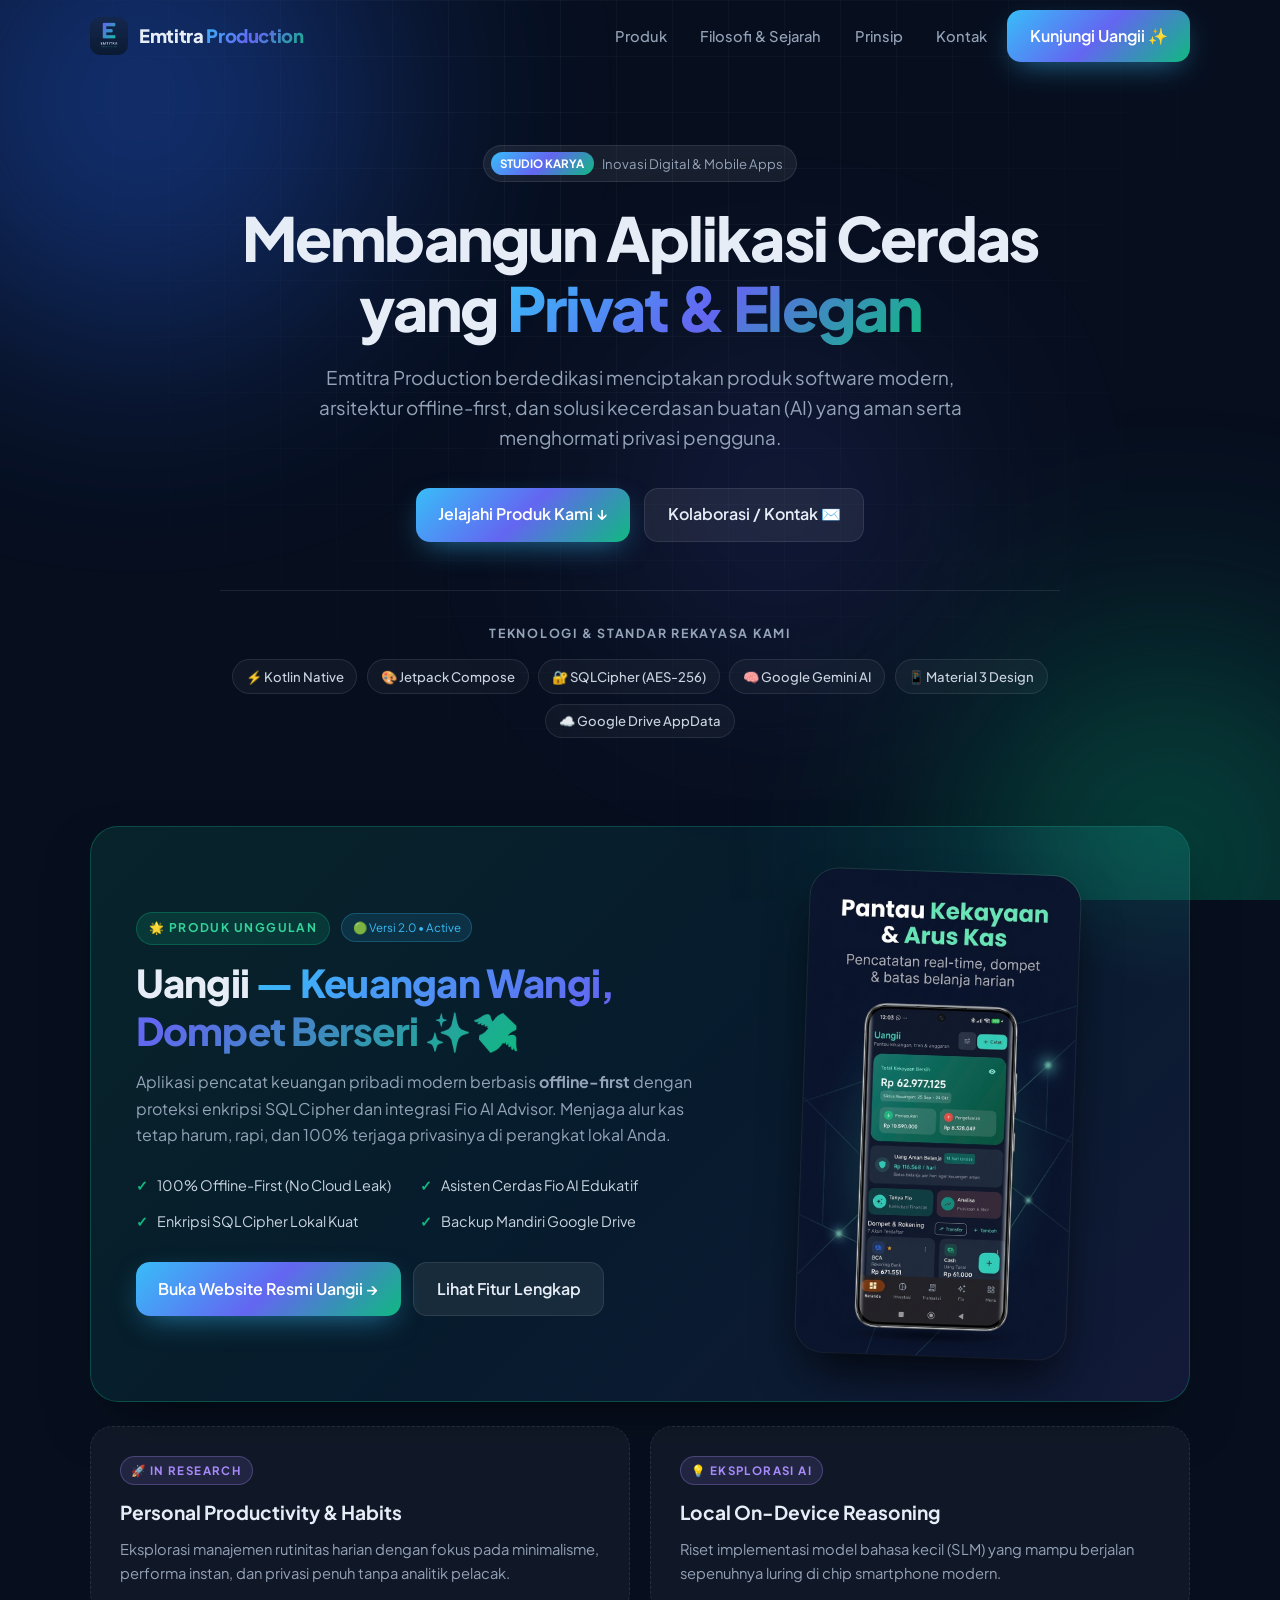
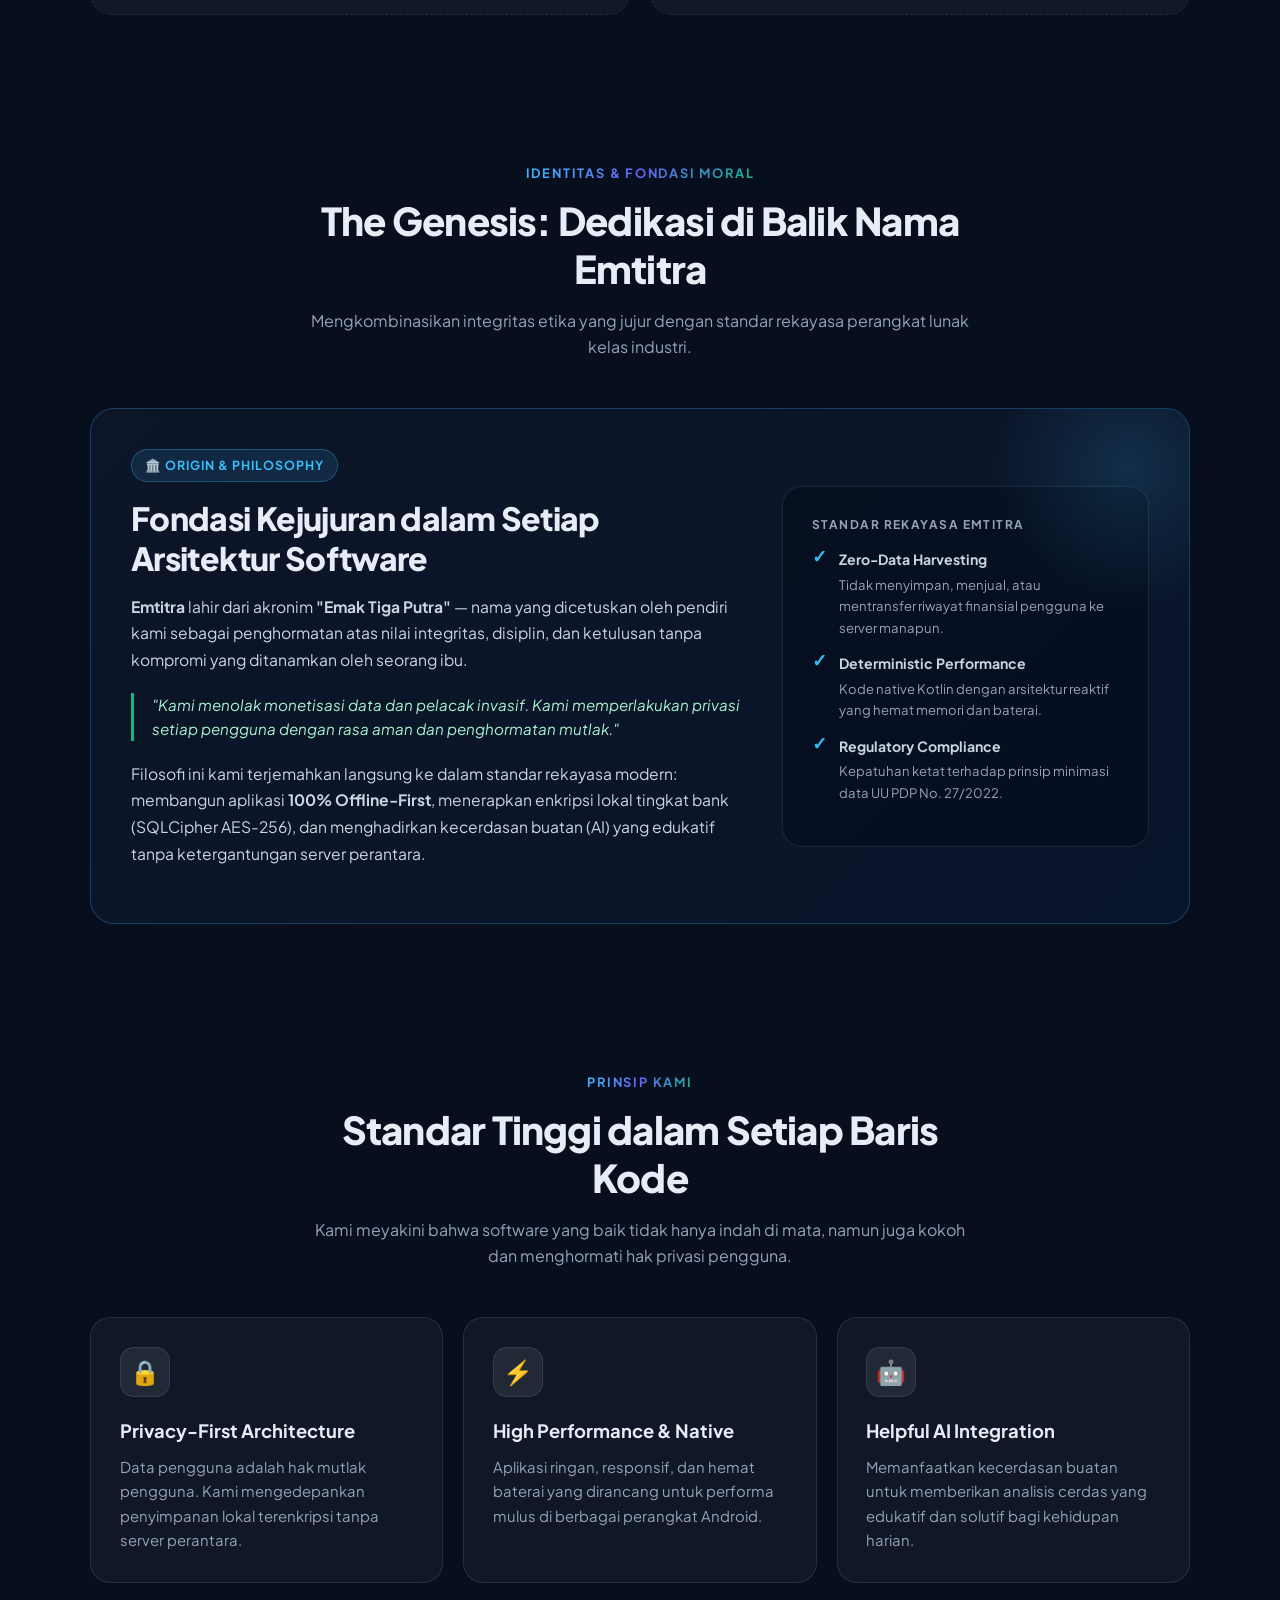
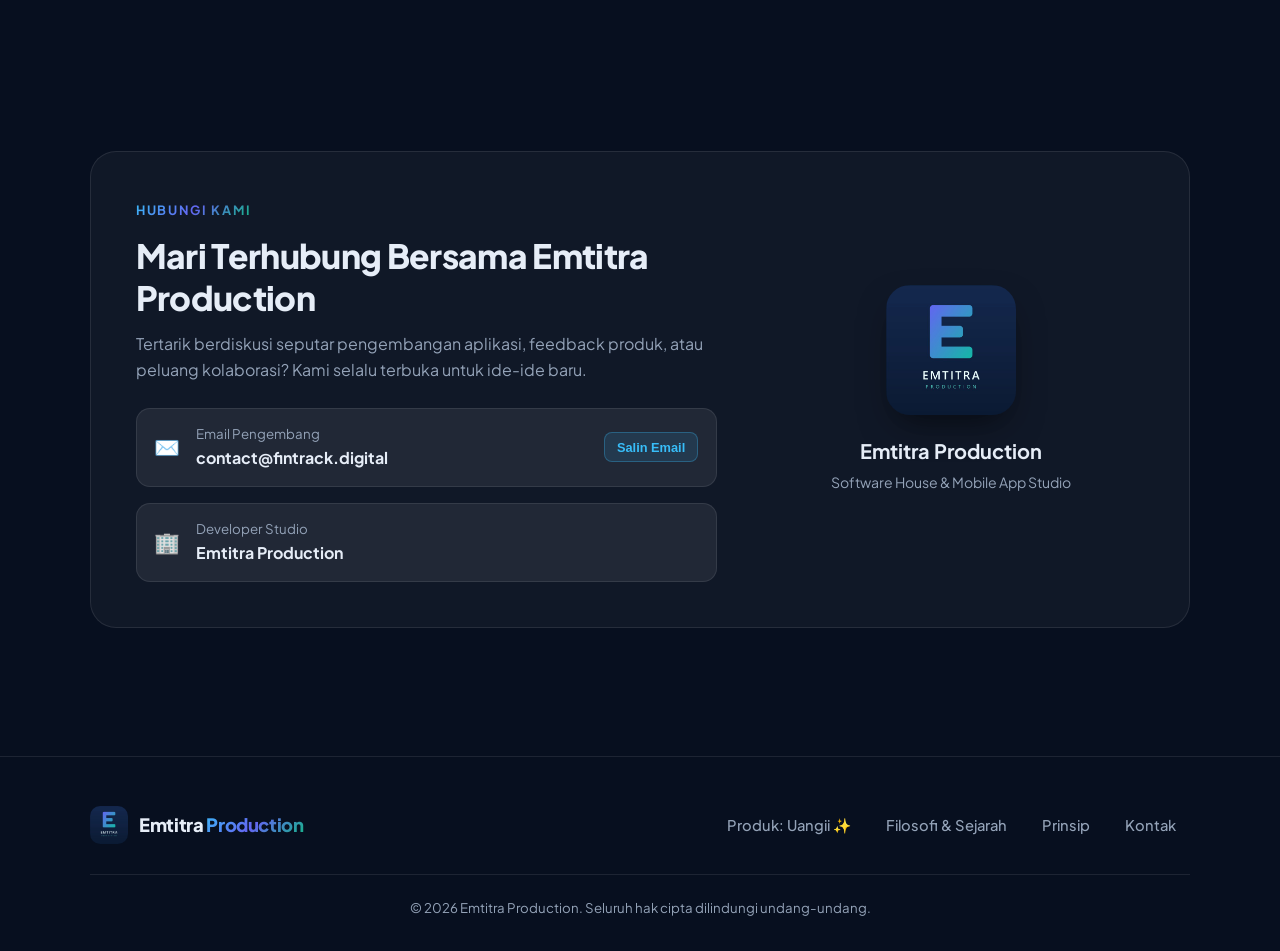
==== commit ad32071a: "index.html" ====
--- a/index.html
+++ b/index.html
@@ -363,7 +363,7 @@
       <p class="lead">Emtitra Production berdedikasi menciptakan produk software modern, arsitektur offline-first, dan solusi kecerdasan buatan (AI) yang aman serta menghormati privasi pengguna.</p>
       <div class="hero-cta">
         <a class="btn btn-primary" href="#produk">Jelajahi Produk Kami ↓</a>
-        <a class="btn btn-ghost" href="mailto:mnahmadfikri@gmail.com">Kolaborasi / Kontak ✉️</a>
+        <a class="btn btn-ghost" href="mailto:contact@fintrack.digital">Kolaborasi / Kontak ✉️</a>
       </div>
 
       <!-- Tech Stack Badges -->
@@ -516,7 +516,7 @@
                 <span class="ic">✉️</span>
                 <div>
                   <small style="color:var(--muted);display:block;">Email Pengembang</small>
-                  <strong><a href="mailto:mnahmadfikri@gmail.com" id="devEmail">mnahmadfikri@gmail.com</a></strong>
+                  <strong><a href="mailto:contact@fintrack.digital" id="devEmail">contact@fintrack.digital</a></strong>
                 </div>
               </div>
               <button class="btn-copy" onclick="copyEmail()">Salin Email</button>
@@ -568,7 +568,7 @@
       document.getElementById('navLinks').classList.remove('open');
     }
     function copyEmail() {
-      const email = 'mnahmadfikri@gmail.com';
+      const email = 'contact@fintrack.digital';
       navigator.clipboard.writeText(email).then(() => {
         const toast = document.getElementById('toast');
         toast.classList.add('show');
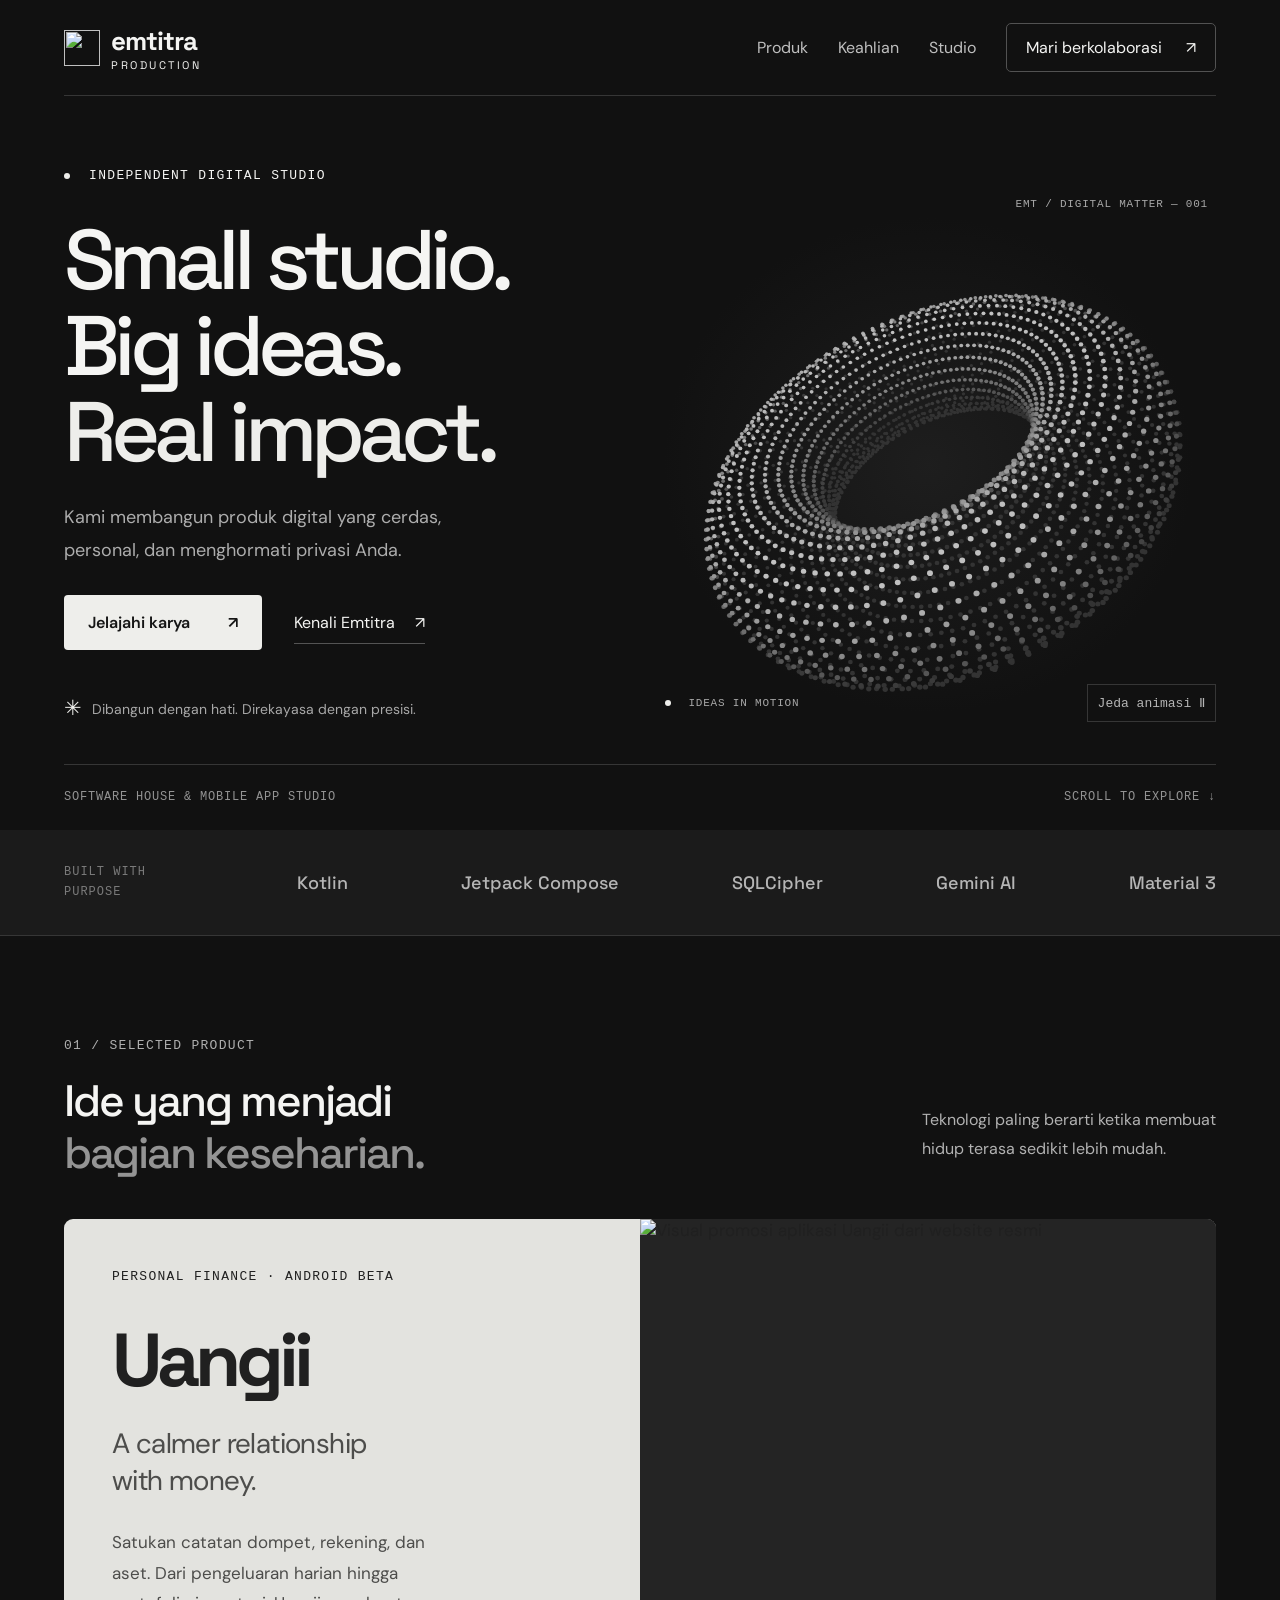
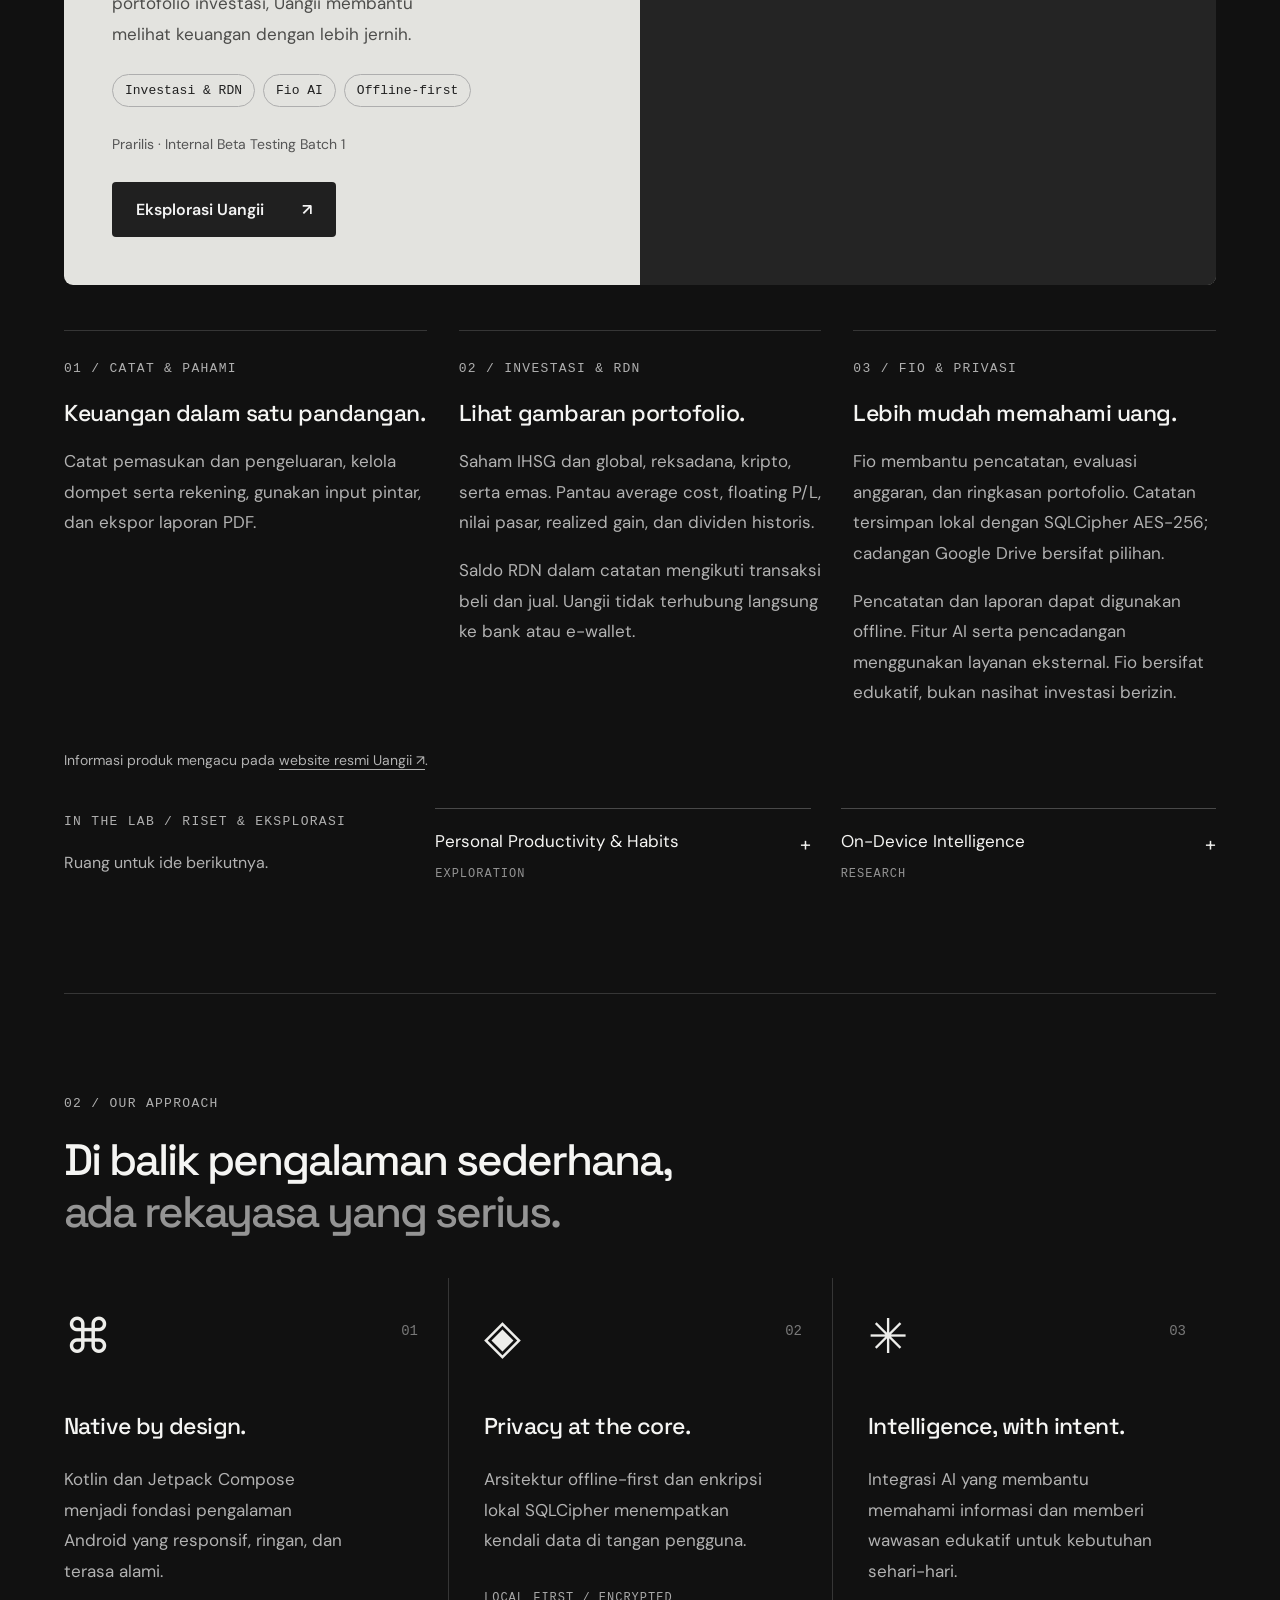
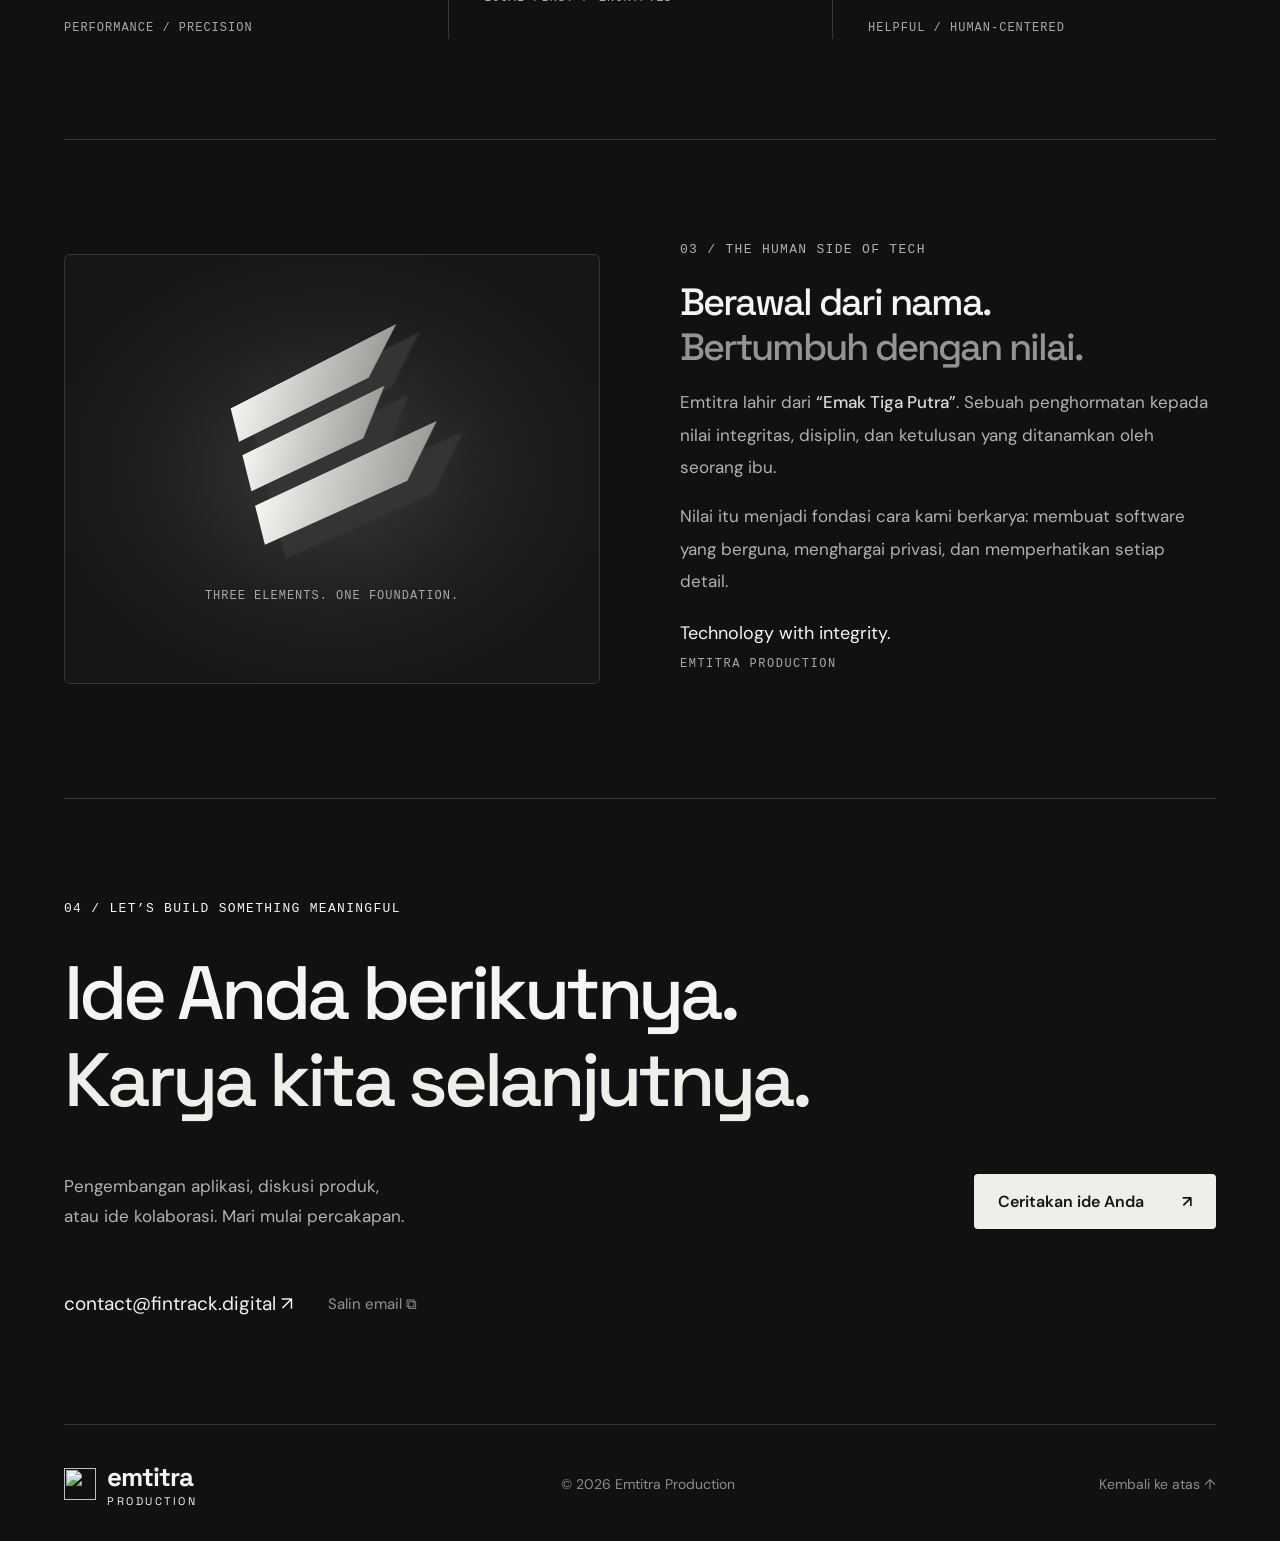
==== commit 82631e98: "Add files via upload" ====
--- a/index.html
+++ b/index.html
@@ -1,580 +1,11 @@
-<!DOCTYPE html>
-<html lang="id">
-<head>
-  <meta charset="UTF-8">
-  <meta name="viewport" content="width=device-width, initial-scale=1.0, maximum-scale=5.0">
-  <title>Emtitra Production - Software House & Mobile App Studio</title>
-  <meta name="description" content="Emtitra Production adalah studio pengembang aplikasi mobile dan software inovatif yang mengutamakan privasi, performa, dan kecerdasan buatan.">
-  <meta name="theme-color" content="#070f1f">
-  <meta property="og:title" content="Emtitra Production - Software House & Mobile App Studio">
-  <meta property="og:description" content="Menciptakan produk digital berkualitas tinggi, offline-first, dan bertenaga AI.">
-  <meta property="og:image" content="assets/logo dev.jpg">
-  <meta property="og:type" content="website">
-  <link rel="icon" href="assets/logo dev.jpg">
-
-  <link rel="preconnect" href="https://fonts.googleapis.com">
-  <link rel="preconnect" href="https://fonts.gstatic.com" crossorigin>
-  <link href="https://fonts.googleapis.com/css2?family=Plus+Jakarta+Sans:wght@400;500;600;700;800&display=swap" rel="stylesheet">
-
-  <style>
-    :root {
-      --bg: #070f1f;
-      --bg-2: #0b1a33;
-      --surface: rgba(255,255,255,0.04);
-      --surface-2: rgba(255,255,255,0.07);
-      --border: rgba(255,255,255,0.09);
-      --text: #e6edf7;
-      --muted: #94a3b8;
-      --indigo: #6366f1;
-      --teal: #14b8a6;
-      --grad: linear-gradient(135deg, #38bdf8 0%, #6366f1 50%, #10b981 100%);
-      --radius: 20px;
-    }
-    * { box-sizing: border-box; margin: 0; padding: 0; }
-    html { scroll-behavior: smooth; }
-    body {
-      font-family: 'Plus Jakarta Sans', -apple-system, 'Segoe UI', Roboto, sans-serif;
-      background: var(--bg); color: var(--text); line-height: 1.65; overflow-x: hidden;
-      -webkit-font-smoothing: antialiased;
-    }
-    a { color: inherit; text-decoration: none; }
-    img { max-width: 100%; height: auto; display: block; }
-    .wrap { max-width: 1140px; margin: 0 auto; padding: 0 1.25rem; }
-    .grad-text { background: var(--grad); -webkit-background-clip: text; background-clip: text; color: transparent; }
-
-    /* Background decoration */
-    .bg-orbs { position: fixed; inset: 0; z-index: -1; pointer-events: none; overflow: hidden; }
-    .orb { position: absolute; border-radius: 50%; filter: blur(120px); opacity: .4; animation: float 18s ease-in-out infinite; }
-    .orb.a { width: 480px; height: 480px; background: #2563eb; top: -140px; left: -100px; }
-    .orb.b { width: 420px; height: 420px; background: #059669; bottom: -160px; right: -100px; animation-delay: -6s; }
-    .orb.c { width: 280px; height: 280px; background: #6366f1; top: 40%; left: 50%; opacity: .2; animation-delay: -12s; }
-    .grid-bg { position: absolute; inset: 0; background-image: linear-gradient(rgba(255,255,255,.03) 1px, transparent 1px), linear-gradient(90deg, rgba(255,255,255,.03) 1px, transparent 1px); background-size: 56px 56px; mask-image: radial-gradient(ellipse at top, #000 20%, transparent 70%); }
-    @keyframes float { 0%,100% { transform: translate(0,0) scale(1); } 50% { transform: translate(40px,30px) scale(1.08); } }
-
-    /* Header */
-    header { position: sticky; top: 0; z-index: 100; transition: background .3s, border-color .3s; border-bottom: 1px solid transparent; }
-    header.scrolled { background: rgba(7,15,31,.88); backdrop-filter: blur(16px); -webkit-backdrop-filter: blur(16px); border-color: var(--border); }
-    .nav { display: flex; align-items: center; justify-content: space-between; height: 72px; }
-    .brand { display: inline-flex; align-items: center; gap: .7rem; font-weight: 800; font-size: 1.15rem; letter-spacing: -.02em; min-width: 0; }
-    .brand-title { display: inline-flex; align-items: center; white-space: nowrap; }
-    .brand img { width: 38px; height: 38px; border-radius: 10px; object-fit: cover; flex-shrink: 0; }
-    .nav-links { display: flex; align-items: center; gap: .4rem; }
-    .nav-btn { color: var(--muted); font: inherit; font-weight: 500; font-size: .92rem; padding: .5rem .85rem; border-radius: 10px; transition: all .2s; }
-    .nav-btn:hover { color: var(--text); background: var(--surface-2); }
-    .btn { display: inline-flex; align-items: center; justify-content: center; gap: .55rem; font: inherit; font-weight: 600; padding: .8rem 1.4rem; border-radius: 14px; border: none; cursor: pointer; transition: transform .2s, box-shadow .2s, filter .2s; }
-    .btn-primary { background: var(--grad); color: #fff; box-shadow: 0 10px 30px -10px rgba(56,189,248,.6); }
-    .btn-primary:hover { transform: translateY(-2px); box-shadow: 0 16px 40px -12px rgba(16,185,129,.7); filter: brightness(1.08); }
-    .btn-ghost { background: var(--surface-2); color: var(--text); border: 1px solid var(--border); }
-    .btn-ghost:hover { background: rgba(255,255,255,.12); transform: translateY(-2px); }
-    .menu-toggle { display: none; background: var(--surface-2); border: 1px solid var(--border); color: var(--text); width: 40px; height: 40px; border-radius: 10px; cursor: pointer; font-size: 1.25rem; align-items: center; justify-content: center; }
-
-    /* Hero */
-    .hero { text-align: center; padding: 4.5rem 0 3.5rem; max-width: 840px; margin: 0 auto; }
-    .pill { display: inline-flex; align-items: center; gap: .5rem; padding: .35rem .85rem .35rem .45rem; border-radius: 999px; background: var(--surface-2); border: 1px solid var(--border); font-size: .82rem; color: var(--muted); margin-bottom: 1.3rem; }
-    .pill b { background: var(--grad); color: #fff; padding: .15rem .6rem; border-radius: 999px; font-size: .72rem; }
-    .hero h1 { font-size: clamp(2rem, 5.2vw, 3.8rem); line-height: 1.15; font-weight: 800; letter-spacing: -.03em; margin-bottom: 1.2rem; }
-    .hero p.lead { font-size: clamp(1rem, 2.5vw, 1.18rem); color: var(--muted); margin: 0 auto 2.2rem; max-width: 650px; line-height: 1.6; }
-    .hero-cta { display: flex; gap: .9rem; justify-content: center; flex-wrap: wrap; margin-bottom: 3rem; }
-
-    /* Tech Stack Pills */
-    .tech-stack-wrap { border-top: 1px solid var(--border); padding-top: 2rem; margin-top: 2rem; }
-    .tech-stack-label { font-size: .78rem; text-transform: uppercase; letter-spacing: .14em; color: var(--muted); margin-bottom: 1rem; font-weight: 700; }
-    .tech-stack-pills { display: flex; flex-wrap: wrap; gap: .6rem; justify-content: center; align-items: center; }
-    .tech-pill { display: inline-flex; align-items: center; gap: .45rem; padding: .35rem .8rem; border-radius: 999px; background: var(--surface); border: 1px solid var(--border); font-size: .82rem; color: #cbd5e1; font-weight: 500; transition: border-color .2s, transform .2s; }
-    .tech-pill:hover { border-color: rgba(56,189,248,.5); transform: translateY(-1px); }
-
-    /* Featured App Banner & Teaser Grid */
-    .featured-wrap { margin: 2rem 0 4.5rem; }
-    .featured-card {
-      position: relative;
-      background: linear-gradient(135deg, rgba(16,185,129,.12), rgba(6,182,212,.08), rgba(99,102,241,.12));
-      border: 1px solid rgba(16,185,129,.3);
-      border-radius: 28px;
-      padding: 2.8rem;
-      display: grid;
-      grid-template-columns: 1.15fr .85fr;
-      gap: 2.5rem;
-      align-items: center;
-      overflow: hidden;
-      box-shadow: 0 25px 60px -20px rgba(0,0,0,.6);
-    }
-    .featured-card::before {
-      content: "";
-      position: absolute;
-      top: -50%;
-      right: -20%;
-      width: 450px;
-      height: 450px;
-      background: radial-gradient(circle, rgba(16,185,129,.22), transparent 70%);
-      pointer-events: none;
-    }
-    .badge-product {
-      display: inline-flex;
-      align-items: center;
-      gap: .4rem;
-      font-size: .75rem;
-      text-transform: uppercase;
-      letter-spacing: .12em;
-      color: #34d399;
-      font-weight: 700;
-      background: rgba(16,185,129,.15);
-      border: 1px solid rgba(16,185,129,.3);
-      padding: .35rem .75rem;
-      border-radius: 999px;
-      margin-bottom: .9rem;
-    }
-    .badge-status {
-      display: inline-flex;
-      align-items: center;
-      gap: .35rem;
-      font-size: .72rem;
-      color: #38bdf8;
-      background: rgba(56,189,248,.12);
-      border: 1px solid rgba(56,189,248,.25);
-      padding: .25rem .65rem;
-      border-radius: 999px;
-      margin-left: .5rem;
-    }
-    .featured-info h2 { font-size: clamp(1.6rem, 3.6vw, 2.4rem); font-weight: 800; letter-spacing: -.02em; margin-bottom: .9rem; line-height: 1.25; }
-    .featured-info p { color: var(--muted); font-size: 1rem; margin-bottom: 1.6rem; line-height: 1.65; }
-    .feature-highlights { display: grid; grid-template-columns: 1fr 1fr; gap: .75rem; margin-bottom: 1.8rem; }
-    .feature-item { display: flex; align-items: center; gap: .55rem; font-size: .9rem; color: #cbd5e1; }
-    .feature-item span { color: #10b981; font-weight: 800; }
-    .featured-preview { display: flex; justify-content: center; position: relative; }
-    .featured-preview img {
-      width: 100%;
-      max-width: 270px;
-      border-radius: 28px;
-      box-shadow: 0 25px 50px -12px rgba(0,0,0,.8), 0 0 0 1px rgba(255,255,255,.1);
-      transform: rotate(2deg);
-      transition: transform .4s ease;
-    }
-    .featured-preview img:hover { transform: rotate(0) scale(1.02); }
-
-    /* Upcoming Project Teaser */
-    .upcoming-grid { display: grid; grid-template-columns: 1fr 1fr; gap: 1.25rem; margin-top: 1.5rem; }
-    .teaser-card { background: var(--surface); border: 1px dashed var(--border); border-radius: 22px; padding: 1.8rem; position: relative; transition: border-color .3s; }
-    .teaser-card:hover { border-color: rgba(56,189,248,.4); }
-    .teaser-badge { display: inline-flex; align-items: center; gap: .35rem; font-size: .72rem; text-transform: uppercase; letter-spacing: .12em; color: #a78bfa; background: rgba(167,139,250,.12); border: 1px solid rgba(167,139,250,.3); padding: .25rem .65rem; border-radius: 999px; margin-bottom: .8rem; font-weight: 700; }
-    .teaser-card h3 { font-size: 1.2rem; margin-bottom: .5rem; }
-    .teaser-card p { font-size: .92rem; color: var(--muted); }
-
-    /* Services / Pillars */
-    section.block { padding: 4.5rem 0; }
-    .sec-head { text-align: center; max-width: 660px; margin: 0 auto 3rem; }
-    .eyebrow { display: inline-block; font-size: .8rem; font-weight: 700; letter-spacing: .14em; text-transform: uppercase; margin-bottom: .8rem; }
-    .sec-head h2 { font-size: clamp(1.7rem, 3.4vw, 2.4rem); font-weight: 800; letter-spacing: -.02em; line-height: 1.25; margin-bottom: .9rem; }
-    .sec-head p { color: var(--muted); font-size: 1rem; }
-    .services-grid { display: grid; grid-template-columns: repeat(3, 1fr); gap: 1.25rem; }
-    .card { background: var(--surface); border: 1px solid var(--border); border-radius: var(--radius); padding: 1.8rem; transition: transform .3s, border-color .3s; }
-    .card:hover { transform: translateY(-4px); border-color: rgba(56,189,248,.4); }
-    .card .ic { width: 50px; height: 50px; border-radius: 14px; display: grid; place-items: center; font-size: 1.5rem; background: var(--surface-2); border: 1px solid var(--border); margin-bottom: 1.2rem; }
-    .card h3 { font-size: 1.15rem; margin-bottom: .5rem; }
-    .card p { color: var(--muted); font-size: .93rem; }
-
-    /* About & Contact */
-    .about-box { background: var(--surface); border: 1px solid var(--border); border-radius: 26px; padding: 2.8rem; margin-top: 1.5rem; display: grid; grid-template-columns: 1.2fr .8fr; gap: 2.5rem; align-items: center; }
-    .about-box h2 { font-size: clamp(1.5rem, 3vw, 2.1rem); font-weight: 800; letter-spacing: -.02em; line-height: 1.25; }
-    .contact-item { display: flex; align-items: center; justify-content: space-between; gap: 1rem; margin-top: 1rem; padding: .9rem 1.1rem; background: var(--surface-2); border-radius: 14px; border: 1px solid var(--border); overflow-wrap: anywhere; }
-    .contact-info { display: flex; align-items: center; gap: 1rem; }
-    .contact-item .ic { font-size: 1.3rem; flex-shrink: 0; }
-    .btn-copy { background: rgba(56,189,248,.12); color: #38bdf8; border: 1px solid rgba(56,189,248,.3); font-size: .8rem; font-weight: 600; padding: .4rem .75rem; border-radius: 8px; cursor: pointer; transition: all .2s; }
-    .btn-copy:hover { background: rgba(56,189,248,.25); }
-    .dev-profile-pic { width: 130px; height: 130px; border-radius: 24px; margin: 0 auto 1.2rem; box-shadow: 0 15px 35px -10px rgba(0,0,0,.6); object-fit: cover; }
-
-    /* Toast Notification */
-    .toast { position: fixed; bottom: 2rem; left: 50%; transform: translateX(-50%) translateY(100px); opacity: 0; background: #0b1a33; border: 1px solid #38bdf8; color: #fff; padding: .75rem 1.4rem; border-radius: 12px; font-size: .9rem; font-weight: 600; box-shadow: 0 20px 40px rgba(0,0,0,.8); z-index: 1000; transition: all .35s ease; pointer-events: none; display: flex; align-items: center; gap: .5rem; }
-    .toast.show { transform: translateX(-50%) translateY(0); opacity: 1; }
-
-    /* Footer */
-    footer { border-top: 1px solid var(--border); padding: 3rem 0 2rem; margin-top: 3.5rem; }
-    .foot { display: flex; justify-content: space-between; align-items: center; flex-wrap: wrap; gap: 1.5rem; margin-bottom: 1.8rem; }
-    .foot-nav { display: flex; align-items: center; gap: .5rem; flex-wrap: wrap; }
-    .copy { text-align: center; color: var(--muted); font-size: .83rem; padding-top: 1.4rem; border-top: 1px solid var(--border); }
-
-    /* About & Origin (The Genesis) - Professional Tech Studio */
-    .genesis-card {
-      background: linear-gradient(135deg, rgba(15,23,42,0.8) 0%, rgba(11,26,51,0.6) 100%);
-      border: 1px solid rgba(56,189,248,0.25);
-      border-radius: 24px;
-      padding: 2.5rem;
-      position: relative;
-      overflow: hidden;
-      margin-top: 1.5rem;
-    }
-    .genesis-card::before {
-      content: "";
-      position: absolute;
-      top: -80px;
-      right: -80px;
-      width: 280px;
-      height: 280px;
-      background: radial-gradient(circle, rgba(56,189,248,0.15) 0%, transparent 70%);
-      pointer-events: none;
-    }
-    .genesis-grid {
-      display: grid;
-      grid-template-columns: 1.25fr 0.75fr;
-      gap: 2.5rem;
-      align-items: center;
-    }
-    .genesis-tag {
-      display: inline-flex;
-      align-items: center;
-      gap: .45rem;
-      padding: .3rem .8rem;
-      border-radius: 999px;
-      background: rgba(56,189,248,0.12);
-      border: 1px solid rgba(56,189,248,0.3);
-      color: #38bdf8;
-      font-size: .78rem;
-      font-weight: 700;
-      letter-spacing: .08em;
-      text-transform: uppercase;
-      margin-bottom: 1rem;
-    }
-    .genesis-text h3 {
-      font-size: clamp(1.4rem, 2.8vw, 2rem);
-      font-weight: 800;
-      line-height: 1.25;
-      margin-bottom: 1rem;
-      letter-spacing: -.02em;
-    }
-    .genesis-text p {
-      color: #cbd5e1;
-      font-size: .98rem;
-      line-height: 1.7;
-      margin-bottom: 1rem;
-    }
-    .genesis-quote {
-      border-left: 3px solid #10b981;
-      padding-left: 1.1rem;
-      margin: 1.2rem 0;
-      font-style: italic;
-      color: #a7f3d0;
-      font-size: .95rem;
-      line-height: 1.6;
-    }
-    .genesis-side {
-      background: rgba(7,15,31,0.7);
-      border: 1px solid var(--border);
-      border-radius: 20px;
-      padding: 1.8rem;
-      text-align: left;
-    }
-    .genesis-badge-label {
-      font-size: .75rem;
-      text-transform: uppercase;
-      letter-spacing: .12em;
-      color: #94a3b8;
-      font-weight: 700;
-      margin-bottom: .8rem;
-      display: block;
-    }
-    .spec-item {
-      display: flex;
-      align-items: flex-start;
-      gap: .75rem;
-      margin-bottom: .85rem;
-      font-size: .88rem;
-      color: #cbd5e1;
-    }
-    .spec-item .dot {
-      color: #38bdf8;
-      font-weight: 800;
-      font-size: 1.1rem;
-      line-height: 1;
-    }
-
-    /* Responsive & Mobile Optimization */
-    @media (max-width: 960px) {
-      .featured-card { grid-template-columns: 1fr; text-align: center; padding: 2.2rem 1.6rem; }
-      .feature-highlights { justify-content: center; }
-      .upcoming-grid { grid-template-columns: 1fr; }
-      .services-grid { grid-template-columns: 1fr; }
-      .genesis-grid { grid-template-columns: 1fr; gap: 2rem; }
-      .about-box { grid-template-columns: 1fr; text-align: center; padding: 2.2rem 1.5rem; }
-      .contact-item { text-align: left; }
-    }
-
-    @media (max-width: 720px) {
-      .nav { height: 60px; }
-      .brand { font-size: 1.05rem; }
-      .brand img { width: 32px; height: 32px; }
-      .menu-toggle { display: inline-flex; }
-      .nav-links {
-        position: absolute;
-        top: 64px;
-        left: 1rem;
-        right: 1rem;
-        flex-direction: column;
-        align-items: stretch;
-        background: rgba(11,26,51,.98);
-        border: 1px solid var(--border);
-        border-radius: 16px;
-        padding: .9rem;
-        display: none;
-        box-shadow: 0 20px 40px rgba(0,0,0,.7);
-      }
-      .nav-links.open { display: flex; }
-      .nav-btn { padding: .75rem 1rem; text-align: left; }
-      .nav-links .btn { margin-top: .5rem; width: 100%; }
-
-      .hero { padding: 3.2rem 0 2.5rem; }
-      .hero-cta { flex-direction: column; align-items: stretch; max-width: 320px; margin: 0 auto; }
-      .hero-cta .btn { width: 100%; }
-      .feature-highlights { grid-template-columns: 1fr; text-align: left; max-width: 280px; margin-left: auto; margin-right: auto; }
-      .genesis-card { padding: 1.8rem 1.25rem; }
-      
-      .featured-preview img {
-        max-width: 220px;
-        transform: none;
-      }
-      .foot { flex-direction: column; text-align: center; justify-content: center; }
-      .foot-nav { justify-content: center; }
-    }
-  </style>
-</head>
-<body>
-  <div class="bg-orbs"><div class="grid-bg"></div><div class="orb a"></div><div class="orb b"></div><div class="orb c"></div></div>
-
-  <header id="header">
-    <div class="wrap nav">
-      <a class="brand" href="#">
-        <img src="assets/logo dev.jpg" alt="Emtitra Production">
-        <span class="brand-title">Emtitra <span class="grad-text">&nbsp;Production</span></span>
-      </a>
-      <button class="menu-toggle" aria-label="Toggle navigation menu" onclick="document.getElementById('navLinks').classList.toggle('open')">☰</button>
-      <nav class="nav-links" id="navLinks">
-        <a class="nav-btn" href="#produk" onclick="closeNav()">Produk</a>
-        <a class="nav-btn" href="#sejarah" onclick="closeNav()">Filosofi & Sejarah</a>
-        <a class="nav-btn" href="#tentang" onclick="closeNav()">Prinsip</a>
-        <a class="nav-btn" href="#kontak" onclick="closeNav()">Kontak</a>
-        <a class="btn btn-primary" href="uangii/">Kunjungi Uangii ✨</a>
-      </nav>
-    </div>
-  </header>
-
-  <main class="wrap">
-    <!-- Hero Section -->
-    <section class="hero">
-      <span class="pill"><b>STUDIO KARYA</b> Inovasi Digital & Mobile Apps</span>
-      <h1>Membangun Aplikasi Cerdas yang <span class="grad-text">Privat & Elegan</span></h1>
-      <p class="lead">Emtitra Production berdedikasi menciptakan produk software modern, arsitektur offline-first, dan solusi kecerdasan buatan (AI) yang aman serta menghormati privasi pengguna.</p>
-      <div class="hero-cta">
-        <a class="btn btn-primary" href="#produk">Jelajahi Produk Kami ↓</a>
-        <a class="btn btn-ghost" href="mailto:contact@fintrack.digital">Kolaborasi / Kontak ✉️</a>
-      </div>
-
-      <!-- Tech Stack Badges -->
-      <div class="tech-stack-wrap">
-        <div class="tech-stack-label">Teknologi & Standar Rekayasa Kami</div>
-        <div class="tech-stack-pills">
-          <span class="tech-pill">⚡ Kotlin Native</span>
-          <span class="tech-pill">🎨 Jetpack Compose</span>
-          <span class="tech-pill">🔐 SQLCipher (AES-256)</span>
-          <span class="tech-pill">🧠 Google Gemini AI</span>
-          <span class="tech-pill">📱 Material 3 Design</span>
-          <span class="tech-pill">☁️ Google Drive AppData</span>
-        </div>
-      </div>
-    </section>
-
-    <!-- Featured Product: Uangii -->
-    <section class="featured-wrap" id="produk">
-      <div class="featured-card">
-        <div class="featured-info">
-          <div>
-            <span class="badge-product">🌟 Produk Unggulan</span>
-            <span class="badge-status">🟢 Versi 2.0 • Active</span>
-          </div>
-          <h2>Uangii <span class="grad-text">— Keuangan Wangi, Dompet Berseri ✨💸</span></h2>
-          <p>Aplikasi pencatat keuangan pribadi modern berbasis <strong>offline-first</strong> dengan proteksi enkripsi SQLCipher dan integrasi Fio AI Advisor. Menjaga alur kas tetap harum, rapi, dan 100% terjaga privasinya di perangkat lokal Anda.</p>
-          <div class="feature-highlights">
-            <div class="feature-item"><span>✓</span> 100% Offline-First (No Cloud Leak)</div>
-            <div class="feature-item"><span>✓</span> Asisten Cerdas Fio AI Edukatif</div>
-            <div class="feature-item"><span>✓</span> Enkripsi SQLCipher Lokal Kuat</div>
-            <div class="feature-item"><span>✓</span> Backup Mandiri Google Drive</div>
-          </div>
-          <div style="display:flex;gap:.8rem;flex-wrap:wrap;">
-            <a class="btn btn-primary" href="uangii/">
-              Buka Website Resmi Uangii →
-            </a>
-            <a class="btn btn-ghost" href="uangii/#fitur">
-              Lihat Fitur Lengkap
-            </a>
-          </div>
-        </div>
-        <div class="featured-preview">
-          <img src="uangii/assets/screenshot_1_dashboard.png" alt="Aplikasi Uangii">
-        </div>
-      </div>
-
-      <!-- Upcoming Projects Teaser -->
-      <div class="upcoming-grid">
-        <div class="teaser-card">
-          <span class="teaser-badge">🚀 In Research</span>
-          <h3>Personal Productivity & Habits</h3>
-          <p>Eksplorasi manajemen rutinitas harian dengan fokus pada minimalisme, performa instan, dan privasi penuh tanpa analitik pelacak.</p>
-        </div>
-        <div class="teaser-card">
-          <span class="teaser-badge">💡 Eksplorasi AI</span>
-          <h3>Local On-Device Reasoning</h3>
-          <p>Riset implementasi model bahasa kecil (SLM) yang mampu berjalan sepenuhnya luring di chip smartphone modern.</p>
-        </div>
-      </div>
-    </section>
-
-    <!-- About & Genesis (The Engineering Creed) -->
-    <section class="block" id="sejarah">
-      <div class="sec-head">
-        <span class="eyebrow grad-text">Identitas & Fondasi Moral</span>
-        <h2>The Genesis: Dedikasi di Balik Nama Emtitra</h2>
-        <p>Mengkombinasikan integritas etika yang jujur dengan standar rekayasa perangkat lunak kelas industri.</p>
-      </div>
-
-      <div class="genesis-card">
-        <div class="genesis-grid">
-          <div class="genesis-text">
-            <span class="genesis-tag">🏛️ Origin & Philosophy</span>
-            <h3>Fondasi Kejujuran dalam Setiap Arsitektur Software</h3>
-            <p>
-              <strong>Emtitra</strong> lahir dari akronim <strong>"Emak Tiga Putra"</strong> — nama yang dicetuskan oleh pendiri kami sebagai penghormatan atas nilai integritas, disiplin, dan ketulusan tanpa kompromi yang ditanamkan oleh seorang ibu.
-            </p>
-            <div class="genesis-quote">
-              "Kami menolak monetisasi data dan pelacak invasif. Kami memperlakukan privasi setiap pengguna dengan rasa aman dan penghormatan mutlak."
-            </div>
-            <p>
-              Filosofi ini kami terjemahkan langsung ke dalam standar rekayasa modern: membangun aplikasi <strong>100% Offline-First</strong>, menerapkan enkripsi lokal tingkat bank (SQLCipher AES-256), dan menghadirkan kecerdasan buatan (AI) yang edukatif tanpa ketergantungan server perantara.
-            </p>
-          </div>
-
-          <div class="genesis-side">
-            <span class="genesis-badge-label">Standar Rekayasa Emtitra</span>
-            <div class="spec-item">
-              <span class="dot">✓</span>
-              <div>
-                <strong>Zero-Data Harvesting</strong>
-                <p style="color:var(--muted);font-size:.82rem;margin-top:.15rem;">Tidak menyimpan, menjual, atau mentransfer riwayat finansial pengguna ke server manapun.</p>
-              </div>
-            </div>
-            <div class="spec-item">
-              <span class="dot">✓</span>
-              <div>
-                <strong>Deterministic Performance</strong>
-                <p style="color:var(--muted);font-size:.82rem;margin-top:.15rem;">Kode native Kotlin dengan arsitektur reaktif yang hemat memori dan baterai.</p>
-              </div>
-            </div>
-            <div class="spec-item">
-              <span class="dot">✓</span>
-              <div>
-                <strong>Regulatory Compliance</strong>
-                <p style="color:var(--muted);font-size:.82rem;margin-top:.15rem;">Kepatuhan ketat terhadap prinsip minimasi data UU PDP No. 27/2022.</p>
-              </div>
-            </div>
-          </div>
-        </div>
-      </div>
-    </section>
-
-    <!-- Pillars / Capabilities -->
-    <section class="block" id="tentang">
-      <div class="sec-head">
-        <span class="eyebrow grad-text">Prinsip Kami</span>
-        <h2>Standar Tinggi dalam Setiap Baris Kode</h2>
-        <p>Kami meyakini bahwa software yang baik tidak hanya indah di mata, namun juga kokoh dan menghormati hak privasi pengguna.</p>
-      </div>
-      <div class="services-grid">
-        <div class="card">
-          <div class="ic">🔒</div>
-          <h3>Privacy-First Architecture</h3>
-          <p>Data pengguna adalah hak mutlak pengguna. Kami mengedepankan penyimpanan lokal terenkripsi tanpa server perantara.</p>
-        </div>
-        <div class="card">
-          <div class="ic">⚡</div>
-          <h3>High Performance & Native</h3>
-          <p>Aplikasi ringan, responsif, dan hemat baterai yang dirancang untuk performa mulus di berbagai perangkat Android.</p>
-        </div>
-        <div class="card">
-          <div class="ic">🤖</div>
-          <h3>Helpful AI Integration</h3>
-          <p>Memanfaatkan kecerdasan buatan untuk memberikan analisis cerdas yang edukatif dan solutif bagi kehidupan harian.</p>
-        </div>
-      </div>
-    </section>
-
-    <!-- About & Contact Section -->
-    <section class="block" id="kontak">
-      <div class="about-box">
-        <div>
-          <span class="eyebrow grad-text">Hubungi Kami</span>
-          <h2>Mari Terhubung Bersama Emtitra Production</h2>
-          <p style="color:var(--muted);margin-top:.8rem;">Tertarik berdiskusi seputar pengembangan aplikasi, feedback produk, atau peluang kolaborasi? Kami selalu terbuka untuk ide-ide baru.</p>
-          <div style="margin-top:1.5rem;">
-            <div class="contact-item">
-              <div class="contact-info">
-                <span class="ic">✉️</span>
-                <div>
-                  <small style="color:var(--muted);display:block;">Email Pengembang</small>
-                  <strong><a href="mailto:contact@fintrack.digital" id="devEmail">contact@fintrack.digital</a></strong>
-                </div>
-              </div>
-              <button class="btn-copy" onclick="copyEmail()">Salin Email</button>
-            </div>
-            <div class="contact-item">
-              <div class="contact-info">
-                <span class="ic">🏢</span>
-                <div>
-                  <small style="color:var(--muted);display:block;">Developer Studio</small>
-                  <strong>Emtitra Production</strong>
-                </div>
-              </div>
-            </div>
-          </div>
-        </div>
-        <div style="text-align:center;">
-          <img src="assets/logo dev.jpg" alt="Emtitra Logo" class="dev-profile-pic">
-          <h3 style="font-size:1.25rem;">Emtitra Production</h3>
-          <p style="color:var(--muted);font-size:.88rem;margin-top:.25rem;">Software House & Mobile App Studio</p>
-        </div>
-      </div>
-    </section>
-  </main>
-
-  <div id="toast" class="toast">📋 Email pengembang berhasil disalin!</div>
-
-  <footer>
-    <div class="wrap">
-      <div class="foot">
-        <div class="brand">
-          <img src="assets/logo dev.jpg" alt="Emtitra Production">
-          <span class="brand-title">Emtitra <span class="grad-text">&nbsp;Production</span></span>
-        </div>
-        <div class="foot-nav">
-          <a class="nav-btn" href="uangii/">Produk: Uangii ✨</a>
-          <a class="nav-btn" href="#sejarah">Filosofi & Sejarah</a>
-          <a class="nav-btn" href="#tentang">Prinsip</a>
-          <a class="nav-btn" href="#kontak">Kontak</a>
-        </div>
-      </div>
-      <div class="copy">&copy; 2026 Emtitra Production. Seluruh hak cipta dilindungi undang-undang.</div>
-    </div>
-  </footer>
-
-  <script>
-    const header = document.getElementById('header');
-    addEventListener('scroll', () => header.classList.toggle('scrolled', scrollY > 10), { passive: true });
-    function closeNav() {
-      document.getElementById('navLinks').classList.remove('open');
-    }
-    function copyEmail() {
-      const email = 'contact@fintrack.digital';
-      navigator.clipboard.writeText(email).then(() => {
-        const toast = document.getElementById('toast');
-        toast.classList.add('show');
-        setTimeout(() => toast.classList.remove('show'), 2500);
-      });
-    }
-  </script>
-</body>
-</html>
+<!doctype html><html lang="id"><head><meta charset="utf-8"><meta name="viewport" content="width=device-width,initial-scale=1"><meta name="theme-color" content="#121212"><meta name="description" content="Emtitra Production. Studio pengembangan aplikasi mobile yang mempertemukan desain, privasi, dan kecerdasan buatan."><title>Emtitra Production — Thoughtfully engineered.</title><link rel="icon" href="assets/icon.svg"><link rel="stylesheet" href="style.css"></head><body>
+<header><a class="brand" href="#home" aria-label="Emtitra Production beranda"><img src="assets/icon.svg" alt="" width="36" height="36"><span>emtitra<small>PRODUCTION</small></span></a><nav id="nav"><a href="#produk">Produk</a><a href="#keahlian">Keahlian</a><a href="#studio">Studio</a><a href="#kontak" class="navcta">Mari berkolaborasi <span>↗</span></a></nav><button id="menu" aria-label="Buka menu" aria-expanded="false">☰</button></header>
+<main><section class="hero" id="home"><div class="hero-copy"><div class="eyebrow"><i></i> INDEPENDENT DIGITAL STUDIO</div><h1>Small studio.<br>Big ideas.<br><em>Real impact.</em></h1><p>Kami membangun produk digital yang cerdas,<br class="desktop"> personal, dan menghormati privasi Anda.</p><div class="actions"><a class="button primary" href="#produk">Jelajahi karya <span>↗</span></a><a class="textlink" href="#studio">Kenali Emtitra <span>↗</span></a></div><div class="hero-note"><span class="mini-symbol">✳</span> Dibangun dengan hati. Direkayasa dengan presisi.</div></div><div class="sculpture"><canvas id="sculpture" aria-label="Objek cincin tiga dimensi yang berputar dan merespons gerakan pointer" role="img"></canvas><div class="coordinate top">EMT / DIGITAL MATTER — 001</div><div class="coordinate bottom"><span><i></i> IDEAS IN MOTION</span><button id="motion" aria-pressed="false">Jeda animasi Ⅱ</button></div></div><div class="hero-bottom"><span>SOFTWARE HOUSE & MOBILE APP STUDIO</span><a href="#produk">SCROLL TO EXPLORE ↓</a></div></section>
+<div class="stack"><span>BUILT WITH PURPOSE</span><b>Kotlin</b><b>Jetpack Compose</b><b>SQLCipher</b><b>Gemini AI</b><b>Material 3</b></div>
+<section class="section" id="produk"><div class="section-heading"><div><div class="eyebrow muted">01 / SELECTED PRODUCT</div><h2>Ide yang menjadi<br><span>bagian keseharian.</span></h2></div><p>Teknologi paling berarti ketika membuat<br>hidup terasa sedikit lebih mudah.</p></div><article class="product"><div class="product-copy"><div class="eyebrow">PERSONAL FINANCE · ANDROID BETA</div><h3>Uangii</h3><p class="tagline">A calmer relationship<br>with money.</p><p>Satukan catatan dompet, rekening, dan aset. Dari pengeluaran harian hingga portofolio investasi, Uangii membantu melihat keuangan dengan lebih jernih.</p><div class="tags"><span>Investasi & RDN</span><span>Fio AI</span><span>Offline-first</span></div><p class="release-note">Prarilis · Internal Beta Testing Batch 1</p><a class="button dark" href="https://fintrack.digital/uangii/" target="_blank" rel="noopener">Eksplorasi Uangii <span>↗</span></a></div><div class="product-art"><span class="orbit o1"></span><span class="orbit o2"></span><div class="floating-label label1">✳ Your money. Your control.</div><div class="phone"><img src="assets/uangii.png" alt="Visual promosi aplikasi Uangii dari website resmi" loading="lazy"></div><div class="floating-label label2"><span>↗</span> A little clarity. Every day.</div><span class="art-index">01 — MADE BY EMTITRA</span></div></article>
+<div class="uangii-details" aria-label="Fitur Uangii"><article><span class="eyebrow muted">01 / CATAT & PAHAMI</span><h3>Keuangan dalam satu pandangan.</h3><p>Catat pemasukan dan pengeluaran, kelola dompet serta rekening, gunakan input pintar, dan ekspor laporan PDF.</p></article><article><span class="eyebrow muted">02 / INVESTASI & RDN</span><h3>Lihat gambaran portofolio.</h3><p>Saham IHSG dan global, reksadana, kripto, serta emas. Pantau average cost, floating P/L, nilai pasar, realized gain, dan dividen historis.</p><p>Saldo RDN dalam catatan mengikuti transaksi beli dan jual. Uangii tidak terhubung langsung ke bank atau e-wallet.</p></article><article><span class="eyebrow muted">03 / FIO & PRIVASI</span><h3>Lebih mudah memahami uang.</h3><p>Fio membantu pencatatan, evaluasi anggaran, dan ringkasan portofolio. Catatan tersimpan lokal dengan SQLCipher AES-256; cadangan Google Drive bersifat pilihan.</p><p>Pencatatan dan laporan dapat digunakan offline. Fitur AI serta pencadangan menggunakan layanan eksternal. Fio bersifat edukatif, bukan nasihat investasi berizin.</p></article></div><p class="product-source">Informasi produk mengacu pada <a href="https://fintrack.digital/uangii/#home" target="_blank" rel="noopener">website resmi Uangii ↗</a>.</p>
+<div class="research"><div><span class="eyebrow muted">IN THE LAB / RISET & EKSPLORASI</span><p>Ruang untuk ide berikutnya.</p></div><details><summary><span>Personal Productivity & Habits<small>EXPLORATION</small></span><b>+</b></summary><p>Eksplorasi manajemen rutinitas harian yang mengedepankan minimalisme, performa, dan privasi. Masih dalam tahap riset.</p></details><details><summary><span>On-Device Intelligence<small>RESEARCH</small></span><b>+</b></summary><p>Riset model bahasa kecil (SLM) yang dapat berjalan secara lokal di perangkat smartphone. Belum merupakan produk yang tersedia.</p></details></div></section>
+<section class="section expertise" id="keahlian"><div class="section-heading"><div><div class="eyebrow muted">02 / OUR APPROACH</div><h2>Di balik pengalaman sederhana,<br><span>ada rekayasa yang serius.</span></h2></div></div><div class="principles"><article><div class="line-icon">⌘</div><span class="number">01</span><h3>Native by design.</h3><p>Kotlin dan Jetpack Compose menjadi fondasi pengalaman Android yang responsif, ringan, dan terasa alami.</p><div class="micro">PERFORMANCE / PRECISION</div></article><article><div class="line-icon">◈</div><span class="number">02</span><h3>Privacy at the core.</h3><p>Arsitektur offline-first dan enkripsi lokal SQLCipher menempatkan kendali data di tangan pengguna.</p><div class="micro">LOCAL FIRST / ENCRYPTED</div></article><article><div class="line-icon">✳</div><span class="number">03</span><h3>Intelligence, with intent.</h3><p>Integrasi AI yang membantu memahami informasi dan memberi wawasan edukatif untuk kebutuhan sehari-hari.</p><div class="micro">HELPFUL / HUMAN-CENTERED</div></article></div></section>
+<section class="section studio" id="studio"><div class="studio-art"><div class="monogram"><span></span><span></span><span></span></div><div class="micro">THREE ELEMENTS. ONE FOUNDATION.</div></div><div class="studio-copy"><div class="eyebrow muted">03 / THE HUMAN SIDE OF TECH</div><h2>Berawal dari nama.<br><span>Bertumbuh dengan nilai.</span></h2><p>Emtitra lahir dari <strong>“Emak Tiga Putra”</strong>. Sebuah penghormatan kepada nilai integritas, disiplin, dan ketulusan yang ditanamkan oleh seorang ibu.</p><p>Nilai itu menjadi fondasi cara kami berkarya: membuat software yang berguna, menghargai privasi, dan memperhatikan setiap detail.</p><div class="signature">Technology with integrity.<span>EMTITRA PRODUCTION</span></div></div></section>
+<section class="contact section" id="kontak"><div class="eyebrow">04 / LET’S BUILD SOMETHING MEANINGFUL</div><h2>Ide Anda berikutnya.<br><em>Karya kita selanjutnya.</em></h2><div class="contact-bottom"><p>Pengembangan aplikasi, diskusi produk,<br>atau ide kolaborasi. Mari mulai percakapan.</p><button class="button primary" id="brief-open">Ceritakan ide Anda <span>↗</span></button></div><div class="email-row"><a href="mailto:contact@fintrack.digital">contact@fintrack.digital ↗</a><button id="copy">Salin email ⧉</button></div></section></main>
+<footer><a class="brand" href="#home"><img src="assets/icon.svg" alt="" width="32" height="32"><span>emtitra<small>PRODUCTION</small></span></a><span>© 2026 Emtitra Production</span><a href="#home">Kembali ke atas ↑</a></footer><dialog id="brief"><form id="brief-form"><div class="dialog-head"><span class="eyebrow">LET’S TALK</span><button type="button" id="brief-close" aria-label="Tutup">×</button></div><h2>Mulai dari sebuah ide.</h2><label>Nama<input name="name" required placeholder="Nama Anda" maxlength="100"></label><label>Topik<select name="topic"><option>Kolaborasi pengembangan aplikasi</option><option>Feedback produk Uangii</option><option>Diskusi lainnya</option></select></label><label>Ceritakan ide Anda<textarea name="message" required rows="4" placeholder="Apa yang ingin Anda wujudkan?" maxlength="4000"></textarea></label><p class="form-note">Membuka aplikasi email Anda dengan draf pesan. Pesan dikirim setelah Anda menekan kirim di aplikasi email.</p><button class="button primary" type="submit">Siapkan email ↗</button></form></dialog><div role="status" id="toast"></div><script src="script.js"></script></body></html>
--- a/style.css
+++ b/style.css
@@ -0,0 +1,9 @@
+@import url('https://fonts.googleapis.com/css2?family=DM+Sans:wght@400;500;600;700&family=Space+Grotesk:wght@400;500;600;700&display=swap');
+:root{--bg:#121212;--text:#f2f2f2;--muted:#9a9a9a;--lime:#e2e2e2;--line:#323232}*{box-sizing:border-box}html{scroll-behavior:smooth;scroll-padding-top:90px}body{margin:0;background:var(--bg);color:var(--text);font-family:'DM Sans',sans-serif;font-size:15px}a{color:inherit;text-decoration:none}button,input,textarea,select{font:inherit}button,a,input,textarea,select{-webkit-tap-highlight-color:transparent}button{cursor:pointer}button:focus-visible,a:focus-visible{outline:2px solid var(--lime);outline-offset:5px}header{height:96px;margin:0 5%;border-bottom:1px solid var(--line);display:flex;align-items:center;justify-content:space-between;position:relative;z-index:5}.brand{display:flex;gap:11px;align-items:center;font-family:'Space Grotesk',sans-serif;font-weight:700;font-size:26px;letter-spacing:-1px}.brand small{display:block;font-size:8px;letter-spacing:3.1px;font-weight:400;margin-top:0}nav{display:flex;align-items:center;gap:36px;font-size:13px;color:#bfbfbf}nav a:hover{color:var(--lime)}.navcta{border:1px solid #525252;border-radius:5px;padding:13px 19px;color:var(--text)}.navcta span{margin-left:20px}#menu{display:none}.hero{padding:70px 5% 0;position:relative;display:grid;grid-template-columns:1fr 1fr;min-height:720px}.eyebrow{font-family:monospace;font-size:11px;letter-spacing:1.7px;font-weight:400}.eyebrow i,.coordinate i{width:6px;height:6px;display:inline-block;background:var(--lime);border-radius:50%;margin-right:10px}.hero h1{font-family:'Space Grotesk',sans-serif;font-size:clamp(60px,6.8vw,104px);line-height:1.02;letter-spacing:-6px;font-weight:500;margin:30px 0 26px;position:relative;z-index:2}em{font-style:normal;color:var(--lime)}.hero p{color:#adadad;line-height:1.8;font-size:16px}.actions{display:flex;align-items:center;gap:32px;margin-top:29px}.button{display:inline-flex;justify-content:space-between;gap:38px;align-items:center;padding:17px 24px;border:0;border-radius:4px;font-size:13px;font-weight:600;transition:transform .2s,background .2s}.button:hover{transform:translateY(-3px)}.primary{background:var(--lime);color:#1c1c1c}.textlink{font-size:13px;padding:10px 0;border-bottom:1px solid #545454}.textlink span{margin-left:16px}.hero-note{font-size:10px;color:#8a8a8a;margin:42px 0 38px;display:flex;gap:10px;align-items:center}.mini-symbol{font-size:21px;color:var(--lime)}.sculpture{position:relative;min-width:0;height:540px;align-self:center;background:radial-gradient(ellipse,#2a2a2a88,transparent 65%)}canvas{width:100%;height:100%;display:block;touch-action:pan-y}.coordinate{position:absolute;color:#848484;letter-spacing:1.4px;font:9px monospace;pointer-events:none}.coordinate.top{right:8px;top:3px}.coordinate.bottom{bottom:13px;left:25px;right:0;display:flex;justify-content:space-between;align-items:center}.coordinate button{pointer-events:auto;color:#b5b5b5;border:1px solid var(--line);background:transparent;padding:8px;font-size:10px}.hero-bottom{grid-column:1/-1;display:flex;justify-content:space-between;border-top:1px solid var(--line);padding:23px 0;font:9px monospace;letter-spacing:1.5px;color:#939393}.stack{display:flex;gap:30px;justify-content:space-between;align-items:center;padding:32px 5%;background:#1b1b1b;border-bottom:1px solid var(--line);color:#b5b5b5}.stack span{font:9px monospace;letter-spacing:1px;max-width:85px;line-height:1.7;color:#7a7a7a}.stack b{font-size:16px;font-family:'Space Grotesk';font-weight:500}.section{margin:0 5%;padding:100px 0;border-bottom:1px solid var(--line)}.section-heading{display:flex;align-items:end;justify-content:space-between;margin-bottom:40px}.muted{color:#9e9e9e}h2{font-family:'Space Grotesk',sans-serif;letter-spacing:-2px;font-size:44px;line-height:1.17;font-weight:500;margin:20px 0 0}h2 span{color:#949494}.section-heading p{font-size:13px;line-height:1.8;color:var(--muted)}.product{display:grid;grid-template-columns:1fr 1fr;background:#e1e1e1;color:#2e2e2e;border-radius:9px;overflow:hidden;min-height:580px}.product-copy{padding:54px}.product-copy .eyebrow{font-size:9px}.product h3{font-family:'Space Grotesk';font-size:75px;letter-spacing:-5px;margin:35px 0 15px;line-height:1}.product h3 span{font-size:22px;vertical-align:top;letter-spacing:0}.tagline{font-size:28px!important;line-height:1.3!important;letter-spacing:-.6px}.product-copy p{font-size:13px;line-height:1.8;max-width:330px;color:#5b5b5b}.tags{display:flex;gap:8px;margin:25px 0}.tags span{font:10px monospace;border:1px solid #aeaeae;border-radius:30px;padding:7px 10px}.dark{background:#2f2f2f;color:#eeeeee}.product-art{position:relative;display:flex;align-items:center;justify-content:center;background:radial-gradient(ellipse,#cecece,transparent 70%);overflow:hidden;perspective:1000px}.phone{width:220px;border:6px solid #363636;border-radius:30px;overflow:hidden;box-shadow:30px 35px 50px #3d3d3d40;transform:rotateY(-13deg) rotateZ(7deg);transition:transform .7s;z-index:1;background:#f0f0f0}.phone:hover{transform:rotate(0)}.phone img{width:100%;display:block}.orbit{position:absolute;border:1px solid #b0b0b0;border-radius:50%;width:470px;height:470px}.o2{width:360px;height:360px}.floating-label{position:absolute;z-index:2;background:#f6f6f6ed;border:1px solid #bebebe;border-radius:7px;font-size:11px;padding:15px;box-shadow:0 10px 30px #2c2c2c0b}.label1{left:15px;top:110px;transform:rotate(-7deg)}.label2{right:20px;bottom:95px;transform:rotate(5deg)}.label2 span{color:#6a6a6a;font-size:22px;padding-right:8px}.art-index{position:absolute;bottom:25px;font:9px monospace;letter-spacing:2px}.research{margin-top:35px;display:grid;grid-template-columns:1fr 1.1fr 1.1fr;gap:30px}.research .eyebrow{font-size:8px}.research p{font-size:13px;color:var(--muted);line-height:1.8}details{border-top:1px solid #494949;padding-top:20px}summary{list-style:none;cursor:pointer;display:flex;justify-content:space-between;font-size:13px}summary small{display:block;font:8px monospace;color:#939393;margin-top:13px;letter-spacing:1px}summary b{color:var(--lime);font-size:20px;font-weight:400}details[open] summary b{transform:rotate(45deg)}.principles{display:grid;grid-template-columns:repeat(3,1fr)}.principles article{padding:30px 35px 0 0;position:relative}.principles article+article{border-left:1px solid var(--line);padding-left:35px}.line-icon{font-size:48px;color:var(--lime);height:80px;font-family:sans-serif}.number{position:absolute;right:30px;top:45px;font:10px monospace;color:#797979}.principles h3{font-family:'Space Grotesk';font-size:23px;letter-spacing:-.6px;font-weight:500}.principles p{color:var(--muted);font-size:13px;line-height:1.9;max-width:290px}.micro{font:9px monospace;letter-spacing:1.4px;color:#858585;margin-top:33px}.studio{display:grid;grid-template-columns:1fr 1fr;gap:80px;align-items:center}.studio-art{background:radial-gradient(ellipse,#404040 0%,#1e1e1e 45%,#181818 75%);height:430px;border:1px solid var(--line);border-radius:6px;display:flex;flex-direction:column;justify-content:center;align-items:center;perspective:700px}.monogram{width:200px;transform:rotateX(22deg) rotateY(-23deg) rotateZ(-17deg);filter:drop-shadow(18px 22px 1px #343434);animation:levitate 7s ease-in-out infinite}.monogram span{display:block;height:44px;background:linear-gradient(120deg,#eeeeee,#8f8f8f);clip-path:polygon(0 0,100% 0,77% 100%,0 100%);margin:17px 0}.monogram span:nth-child(2){width:83%}.studio-art .micro{margin-top:55px}.studio-copy h2{font-size:38px}.studio-copy p{font-size:14px;line-height:1.9;color:var(--muted)}.studio-copy strong{color:#dbdbdb;font-weight:500}.signature{margin:24px 0;font-size:18px}.signature span{display:block;font:9px monospace;color:#848484;letter-spacing:1.5px;margin-top:10px}.contact h2{font-size:clamp(40px,5.9vw,83px);letter-spacing:-4px;line-height:1.15;margin:30px 0}.contact-bottom{display:flex;align-items:center;justify-content:space-between}.contact p{font-size:14px;line-height:1.8;color:var(--muted)}.email-row{margin-top:35px;display:flex;gap:25px;align-items:center}.email-row a{font-size:16px}.email-row button{background:none;color:#949494;border:0;font-size:11px}footer{margin:0 5%;display:flex;justify-content:space-between;align-items:center;padding:35px 0;color:#8c8c8c;font-size:10px}footer .brand{color:var(--text)}dialog{width:min(520px,92vw);border:1px solid #5e5e5e;background:#202020;color:var(--text);border-radius:12px;padding:32px}dialog::backdrop{background:#000000aa;backdrop-filter:blur(10px)}.dialog-head{display:flex;justify-content:space-between;align-items:center}.dialog-head button{background:none;color:white;border:0;font-size:28px}dialog h2{font-size:31px;margin-bottom:25px}label{display:block;font-size:12px;margin:15px 0}input,select,textarea{width:100%;display:block;margin-top:8px;padding:12px;border:1px solid #515151;border-radius:4px;background:#141414;color:white}.form-note{font-size:11px;color:#adadad;line-height:1.6}#toast{position:fixed;bottom:25px;left:50%;transform:translateX(-50%);background:var(--lime);color:#1d1d1d;padding:15px 25px;border-radius:6px;z-index:20;display:none;font-size:12px}.reveal{opacity:0;transform:translateY(25px);transition:opacity .8s,transform .8s}.reveal.visible{opacity:1;transform:none}@keyframes levitate{50%{transform:translateY(-12px) rotateX(27deg) rotateY(-13deg) rotateZ(-12deg)}}body.paused .monogram{animation-play-state:paused}@media(min-width:1500px){body{max-width:1600px;margin:auto}}@media(max-width:900px){.hero h1{font-size:68px;letter-spacing:-4px}.hero{padding-top:50px;min-height:650px}.sculpture{height:420px}.stack{gap:16px;flex-wrap:wrap}.stack b{font-size:13px}.product-copy{padding:35px}.research{grid-template-columns:1fr 1fr}.research>div{grid-column:1/-1}.studio{gap:35px}h2{font-size:36px}.studio-copy h2{font-size:30px}.principles h3{font-size:19px}nav{gap:20px}.hero-note{font-size:9px}.phone{width:190px}.floating-label{font-size:9px;padding:10px}.label1{left:0}.label2{right:5px}}@media(max-width:640px){header{height:80px}.brand{font-size:23px}#menu{display:block;background:none;border:1px solid #4e4e4e;color:white;padding:8px 12px;border-radius:4px}nav{display:none;position:absolute;top:70px;left:0;right:0;background:#252525;padding:22px;border:1px solid #515151;flex-direction:column;align-items:stretch}nav.open{display:flex}.hero{display:block;padding-top:40px}.hero h1{font-size:65px;letter-spacing:-4px;margin:25px 0}.hero p{font-size:14px}.hero-note{margin-bottom:0}.sculpture{height:355px;margin-top:20px}.coordinate.top{top:5px}.hero-bottom{font-size:7px;gap:20px;line-height:1.5}.stack{gap:22px;justify-content:center;padding:25px 5%}.stack span{max-width:none;width:100%;text-align:center}.section{padding:65px 0}.section-heading{display:block}.section-heading p{margin-top:20px}h2{font-size:34px;letter-spacing:-1.6px}.product{grid-template-columns:1fr}.product h3{font-size:65px}.product-copy{padding:32px}.product-art{height:480px}.phone{width:195px}.label1{left:14px;top:80px}.label2{right:16px;bottom:60px}.research{grid-template-columns:1fr;gap:20px}.principles{grid-template-columns:1fr}.principles article,.principles article+article{padding:25px 0;border-left:0;border-bottom:1px solid var(--line)}.principles p{max-width:none}.line-icon{height:60px}.principles h3{font-size:24px}.micro{margin-top:22px}.studio{grid-template-columns:1fr;gap:35px}.studio-art{height:330px}.monogram{width:160px}.monogram span{height:35px;margin:13px 0}.studio-copy h2{font-size:34px}.contact h2{font-size:43px;letter-spacing:-2px}.contact-bottom{display:block}.contact-bottom .button{margin-top:15px}.email-row{align-items:start;flex-direction:column;gap:15px}footer{flex-wrap:wrap;gap:25px}footer .brand{width:100%}.actions{gap:20px}.button{padding:16px 21px;gap:25px}.textlink{font-size:12px}.eyebrow{font-size:9px}.desktop{display:none}}@media(prefers-reduced-motion:reduce){html{scroll-behavior:auto}*,*::before,*::after{animation:none!important;transition:none!important}.reveal{opacity:1;transform:none}}
+.product-art{background:#242424}.product-art .phone{width:100%;height:100%;border:0;border-radius:0;box-shadow:none;transform:none;background:#242424}.product-art .phone img{width:100%;height:100%;object-fit:cover;object-position:52% center}.product-art .floating-label,.product-art .orbit{display:none}.product-art .art-index{color:#eaeaea;background:#1d1d1db3;padding:8px;border-radius:3px}.product-art .phone:hover{transform:none}@media(max-width:640px){.product-art{height:370px}.product-art .phone img{object-fit:cover}}
+/* Monochrome palette and readable typography. */
+:root{--bg:#111111;--text:#f5f5f3;--muted:#b2b2b2;--lime:#eeeeeb;--line:#363636}
+body{font-size:17px}nav{font-size:16px;gap:30px}.brand small{font-size:11px;letter-spacing:2.5px}.eyebrow,.product-copy .eyebrow,.research .eyebrow{font-size:13px;letter-spacing:1.3px;line-height:1.6}.hero p{font-size:18px}.button,.textlink{font-size:16px}.hero-note{font-size:14px;line-height:1.6}.coordinate{font-size:11px;letter-spacing:.8px}.coordinate button{font-size:13px;padding:10px}.hero-bottom{font-size:12px;letter-spacing:.8px;line-height:1.6}.stack span{font-size:12px;max-width:120px}.stack b{font-size:18px}.section-heading p{font-size:16px}.product-copy p{font-size:17px;line-height:1.8}.product-copy{padding:48px}.tags{flex-wrap:wrap}.tags span{font-size:13px;padding:8px 12px}.product-art .art-index{font-size:11px;letter-spacing:1px}.research p{font-size:16px}summary{font-size:17px;line-height:1.5;gap:12px}summary small{font-size:12px}.principles p{font-size:17px;line-height:1.8}.number{font-size:14px}.micro{font-size:12px;line-height:1.6;letter-spacing:1px}.studio-copy p{font-size:17px}.signature span{font-size:12px;line-height:1.6}.contact p{font-size:17px}.email-row a{font-size:19px}.email-row button{font-size:15px;padding:10px}footer{font-size:14px;gap:24px}label{font-size:16px}.form-note{font-size:14px}input,textarea,select{font-size:16px}.primary{background:#eeeeeb;color:#151515}.dark{background:#202020;color:#f3f3f3}.product{background:#e3e3df;color:#202020}.product-copy p{color:#4d4d4b}.muted{color:#b0b0b0}.hero-note,.coordinate,.micro,.signature span{color:#a8a8a8}.monogram{filter:drop-shadow(18px 22px 1px #343434)}.studio-art{background:radial-gradient(ellipse,#383838 0%,#202020 45%,#171717 75%)}.monogram span{background:linear-gradient(120deg,#f6f6f3,#8e8e8b)}.hero h1{font-size:clamp(60px,6.6vw,104px)}.sculpture{background:radial-gradient(ellipse,#29292988,transparent 65%)}.stack{gap:24px;flex-wrap:wrap}#toast{font-size:15px}
+@media(max-width:900px){.hero h1{font-size:64px}.actions{gap:20px}.hero-note{font-size:13px}.stack b{font-size:16px}.product-copy{padding:30px}.studio{gap:35px}.coordinate{font-size:10px}.coordinate.bottom{left:0}.principles article,.principles article+article{padding-right:20px}.principles article+article{padding-left:20px}}
+@media(max-width:640px){.hero h1{font-size:61px;letter-spacing:-3.5px}.hero p{font-size:17px}.eyebrow,.product-copy .eyebrow,.research .eyebrow{font-size:12px}.hero-note{font-size:13px}.hero-bottom{font-size:11px;gap:24px}.hero-bottom span{max-width:180px}.hero-bottom a{max-width:125px;text-align:right}.coordinate{font-size:10px}.coordinate button{font-size:12px}.stack span{max-width:none}.stack b{font-size:16px}.actions{flex-wrap:wrap;gap:15px}.button{font-size:16px;padding:17px 21px}.textlink{font-size:15px}.principles article,.principles article+article{padding:25px 0}.contact .eyebrow{max-width:280px}.email-row a{font-size:18px}.research{gap:26px}.brand small{font-size:10px}.product-art .art-index{font-size:10px}.section-heading p{font-size:17px}.studio-art .micro{text-align:center;padding:0 12px}}
+.uangii-details{display:grid;grid-template-columns:repeat(3,minmax(0,1fr));gap:32px;margin-top:45px}.uangii-details article{border-top:1px solid var(--line);padding-top:24px}.uangii-details h3{font-family:'Space Grotesk',sans-serif;font-size:23px;font-weight:500;line-height:1.3;letter-spacing:-.5px;margin:20px 0 16px}.uangii-details p{font-size:17px;line-height:1.8;color:var(--muted)}.product-copy .release-note{font-size:14px;color:#555;margin-bottom:24px}.product-source{font-size:14px;line-height:1.7;color:var(--muted);margin-top:24px}.product-source a{text-decoration:underline;text-underline-offset:4px}@media(max-width:900px){.uangii-details{gap:24px}.uangii-details .eyebrow{font-size:11px}.uangii-details h3{font-size:21px}}@media(max-width:640px){.uangii-details{grid-template-columns:1fr;gap:12px}.uangii-details .eyebrow{font-size:12px}.uangii-details h3{font-size:24px}}
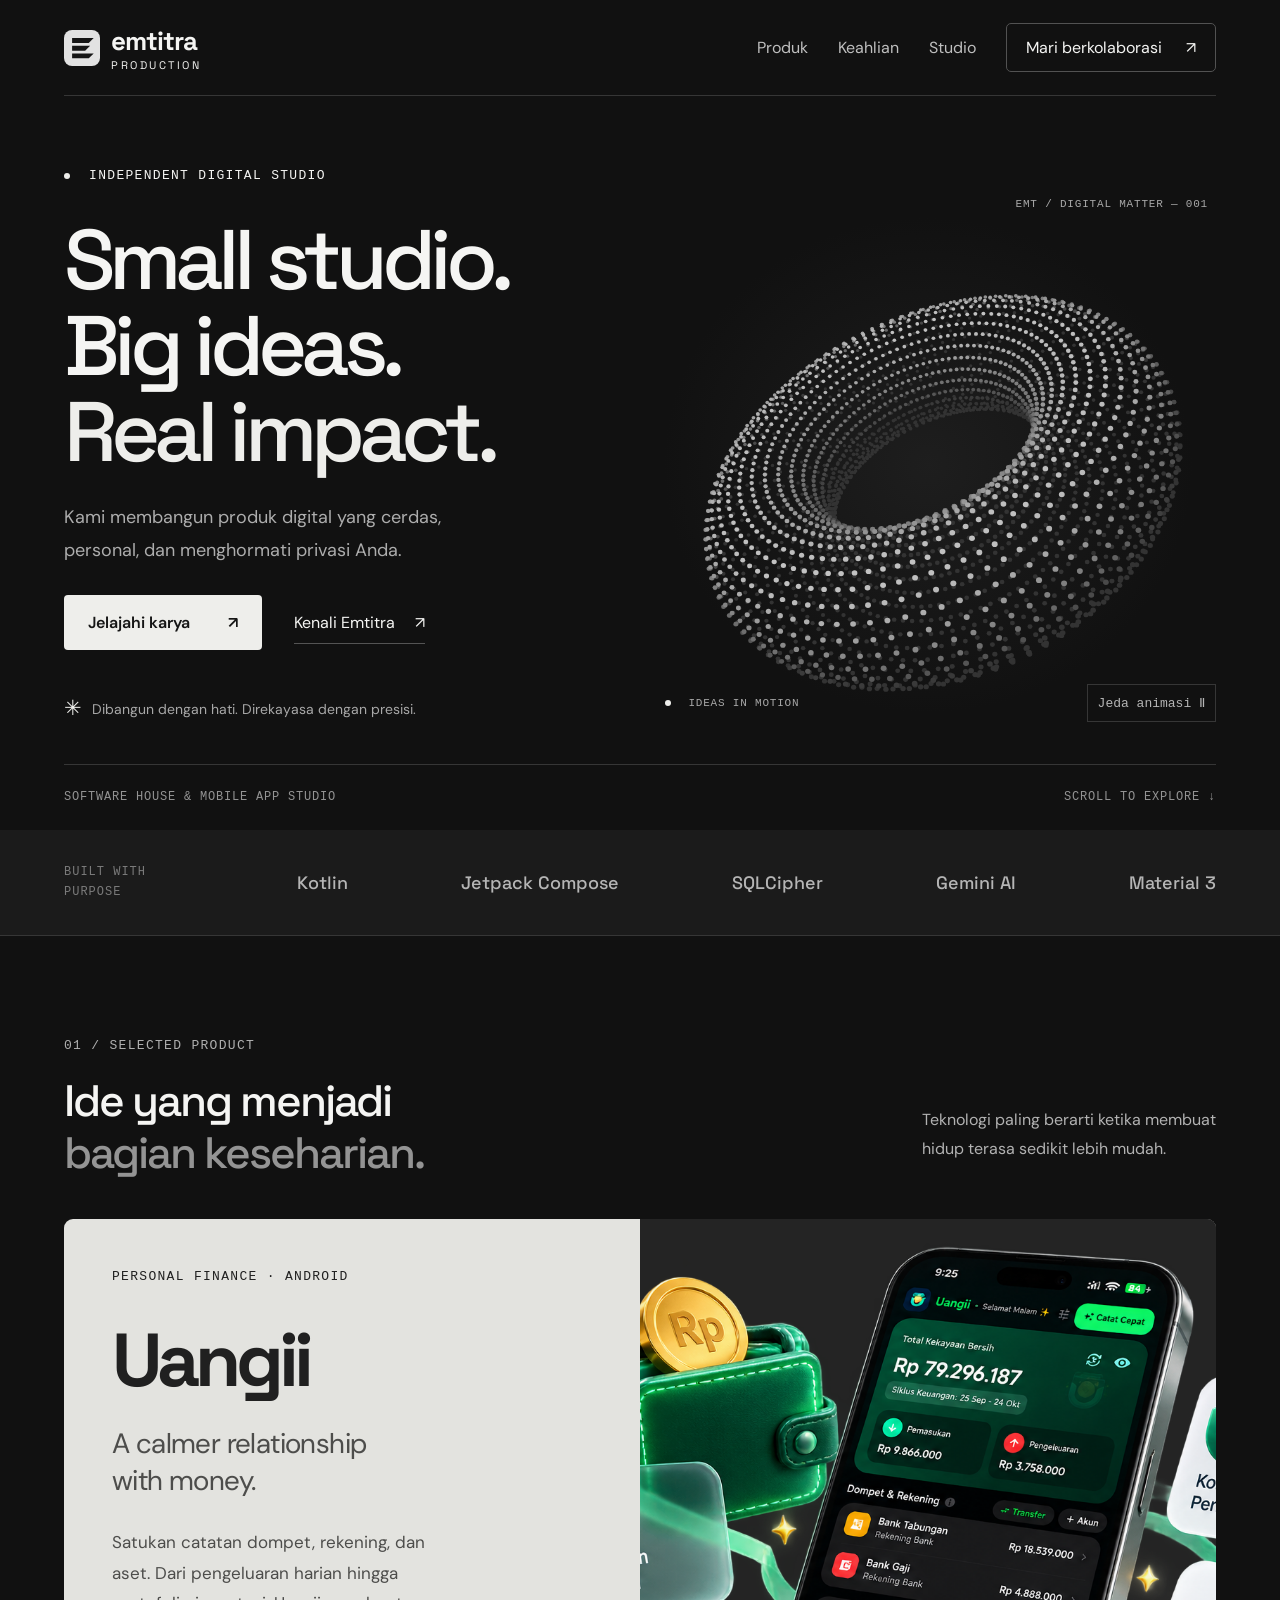
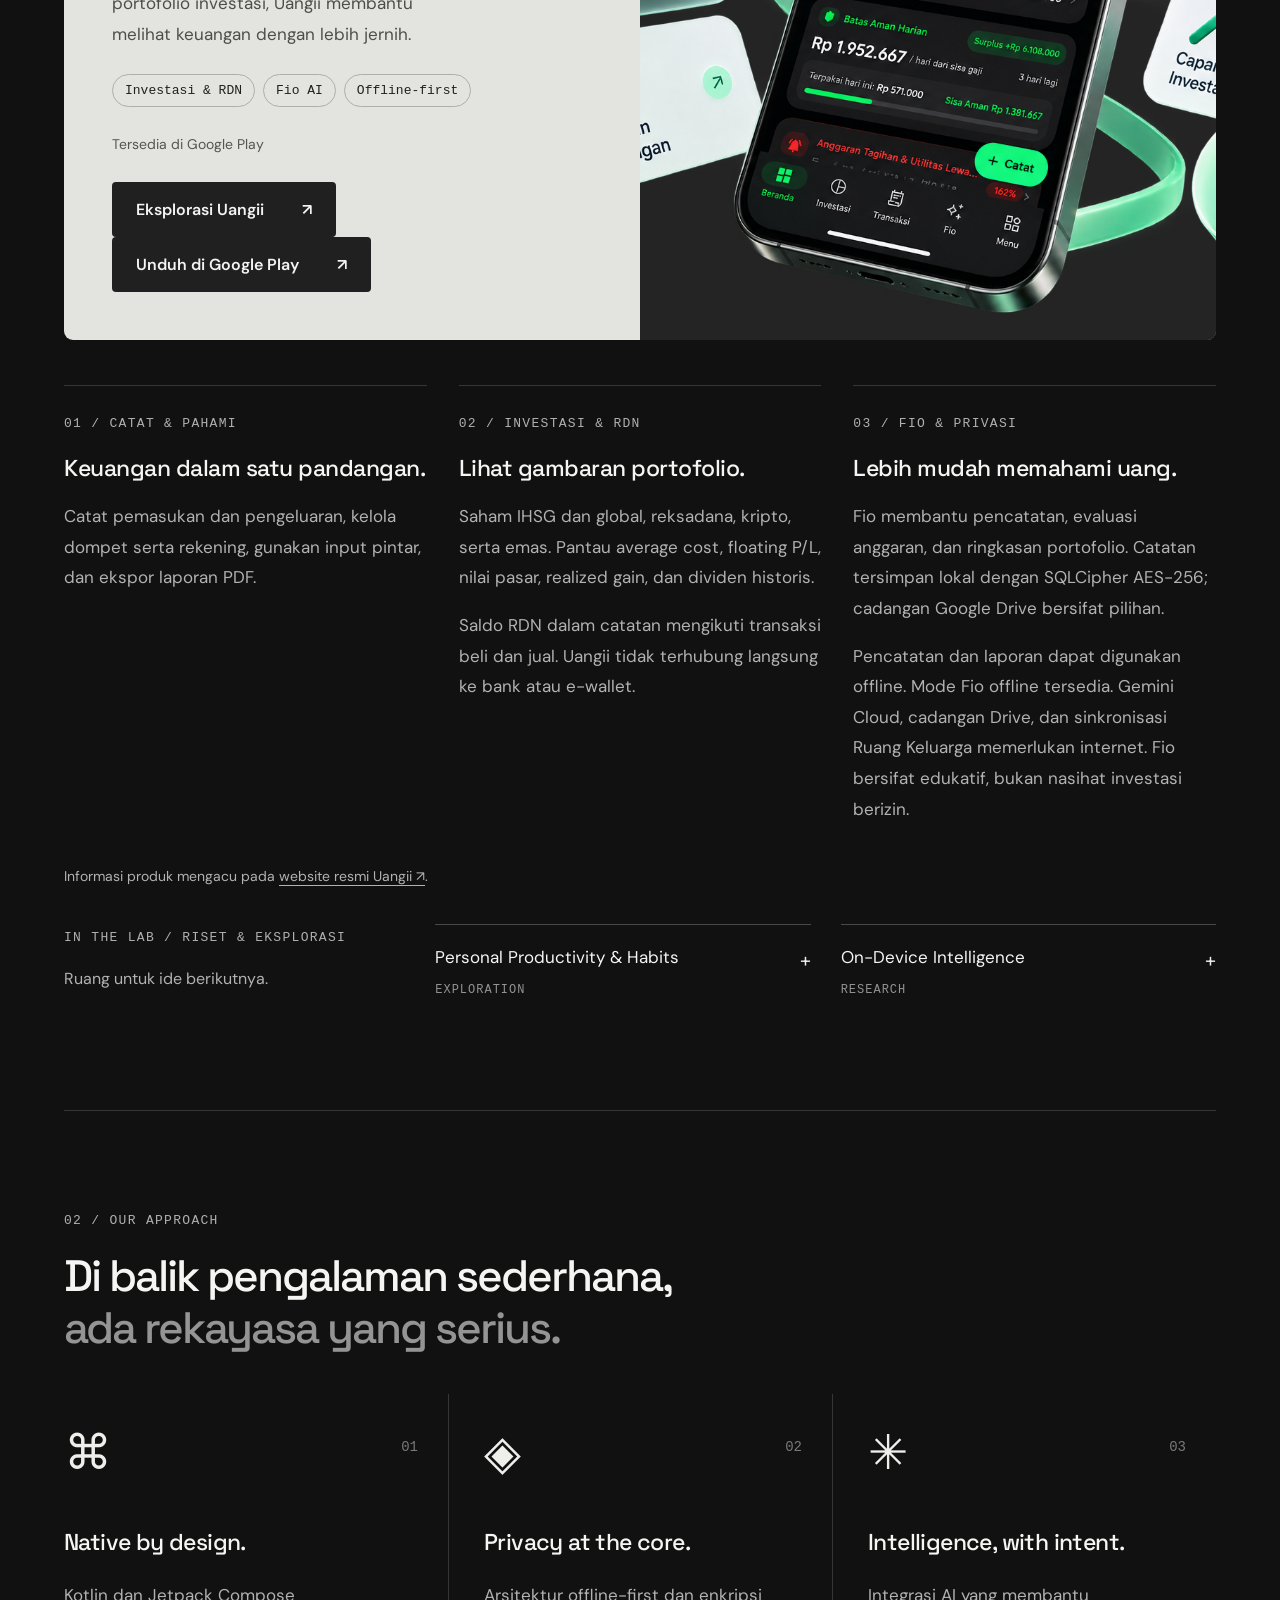
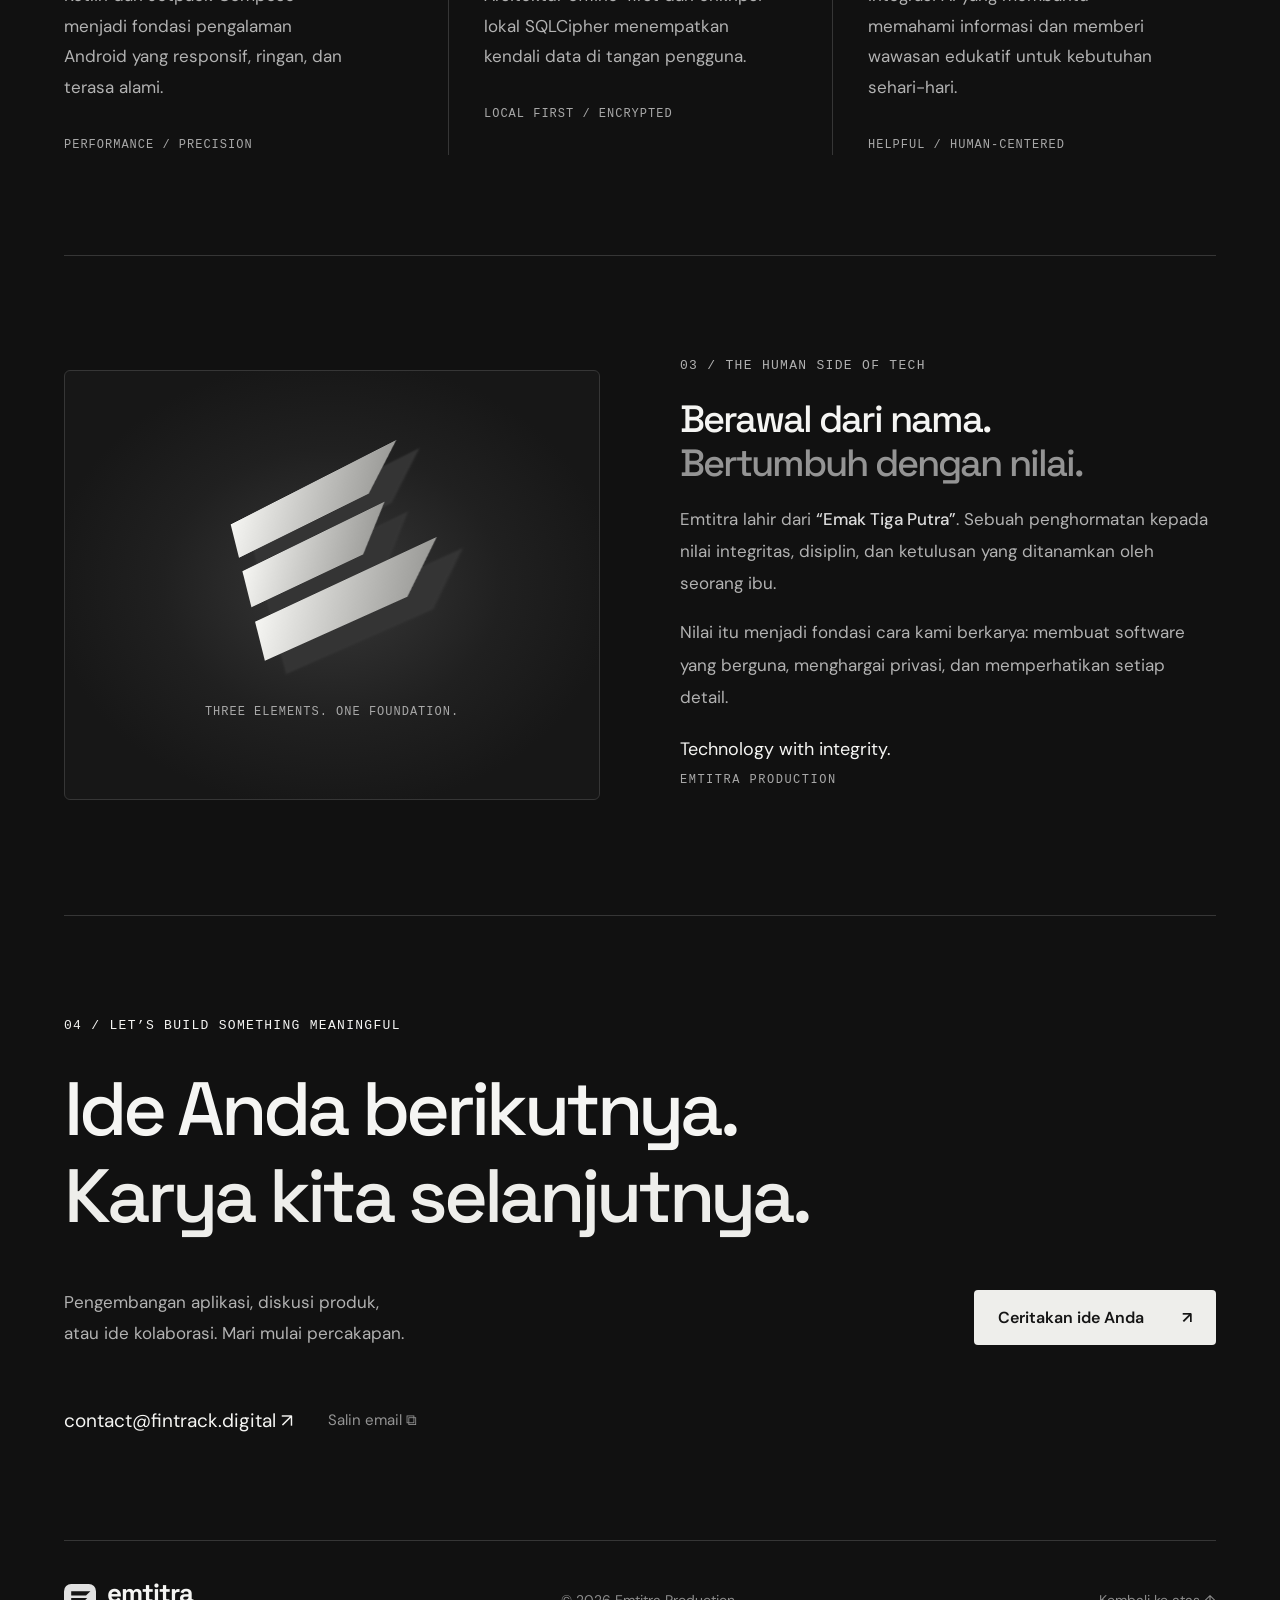
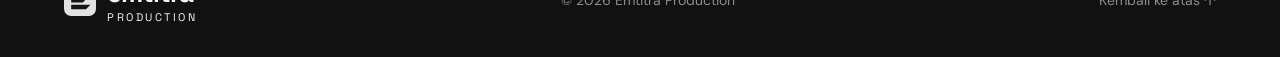
==== commit 79d0c5a6: "Expand Uangii 1.1.7 features and fix website review findings" ====
--- a/index.html
+++ b/index.html
@@ -2,8 +2,8 @@
 <header><a class="brand" href="#home" aria-label="Emtitra Production beranda"><img src="assets/icon.svg" alt="" width="36" height="36"><span>emtitra<small>PRODUCTION</small></span></a><nav id="nav"><a href="#produk">Produk</a><a href="#keahlian">Keahlian</a><a href="#studio">Studio</a><a href="#kontak" class="navcta">Mari berkolaborasi <span>↗</span></a></nav><button id="menu" aria-label="Buka menu" aria-expanded="false">☰</button></header>
 <main><section class="hero" id="home"><div class="hero-copy"><div class="eyebrow"><i></i> INDEPENDENT DIGITAL STUDIO</div><h1>Small studio.<br>Big ideas.<br><em>Real impact.</em></h1><p>Kami membangun produk digital yang cerdas,<br class="desktop"> personal, dan menghormati privasi Anda.</p><div class="actions"><a class="button primary" href="#produk">Jelajahi karya <span>↗</span></a><a class="textlink" href="#studio">Kenali Emtitra <span>↗</span></a></div><div class="hero-note"><span class="mini-symbol">✳</span> Dibangun dengan hati. Direkayasa dengan presisi.</div></div><div class="sculpture"><canvas id="sculpture" aria-label="Objek cincin tiga dimensi yang berputar dan merespons gerakan pointer" role="img"></canvas><div class="coordinate top">EMT / DIGITAL MATTER — 001</div><div class="coordinate bottom"><span><i></i> IDEAS IN MOTION</span><button id="motion" aria-pressed="false">Jeda animasi Ⅱ</button></div></div><div class="hero-bottom"><span>SOFTWARE HOUSE & MOBILE APP STUDIO</span><a href="#produk">SCROLL TO EXPLORE ↓</a></div></section>
 <div class="stack"><span>BUILT WITH PURPOSE</span><b>Kotlin</b><b>Jetpack Compose</b><b>SQLCipher</b><b>Gemini AI</b><b>Material 3</b></div>
-<section class="section" id="produk"><div class="section-heading"><div><div class="eyebrow muted">01 / SELECTED PRODUCT</div><h2>Ide yang menjadi<br><span>bagian keseharian.</span></h2></div><p>Teknologi paling berarti ketika membuat<br>hidup terasa sedikit lebih mudah.</p></div><article class="product"><div class="product-copy"><div class="eyebrow">PERSONAL FINANCE · ANDROID BETA</div><h3>Uangii</h3><p class="tagline">A calmer relationship<br>with money.</p><p>Satukan catatan dompet, rekening, dan aset. Dari pengeluaran harian hingga portofolio investasi, Uangii membantu melihat keuangan dengan lebih jernih.</p><div class="tags"><span>Investasi & RDN</span><span>Fio AI</span><span>Offline-first</span></div><p class="release-note">Prarilis · Internal Beta Testing Batch 1</p><a class="button dark" href="https://fintrack.digital/uangii/" target="_blank" rel="noopener">Eksplorasi Uangii <span>↗</span></a></div><div class="product-art"><span class="orbit o1"></span><span class="orbit o2"></span><div class="floating-label label1">✳ Your money. Your control.</div><div class="phone"><img src="assets/uangii.png" alt="Visual promosi aplikasi Uangii dari website resmi" loading="lazy"></div><div class="floating-label label2"><span>↗</span> A little clarity. Every day.</div><span class="art-index">01 — MADE BY EMTITRA</span></div></article>
-<div class="uangii-details" aria-label="Fitur Uangii"><article><span class="eyebrow muted">01 / CATAT & PAHAMI</span><h3>Keuangan dalam satu pandangan.</h3><p>Catat pemasukan dan pengeluaran, kelola dompet serta rekening, gunakan input pintar, dan ekspor laporan PDF.</p></article><article><span class="eyebrow muted">02 / INVESTASI & RDN</span><h3>Lihat gambaran portofolio.</h3><p>Saham IHSG dan global, reksadana, kripto, serta emas. Pantau average cost, floating P/L, nilai pasar, realized gain, dan dividen historis.</p><p>Saldo RDN dalam catatan mengikuti transaksi beli dan jual. Uangii tidak terhubung langsung ke bank atau e-wallet.</p></article><article><span class="eyebrow muted">03 / FIO & PRIVASI</span><h3>Lebih mudah memahami uang.</h3><p>Fio membantu pencatatan, evaluasi anggaran, dan ringkasan portofolio. Catatan tersimpan lokal dengan SQLCipher AES-256; cadangan Google Drive bersifat pilihan.</p><p>Pencatatan dan laporan dapat digunakan offline. Fitur AI serta pencadangan menggunakan layanan eksternal. Fio bersifat edukatif, bukan nasihat investasi berizin.</p></article></div><p class="product-source">Informasi produk mengacu pada <a href="https://fintrack.digital/uangii/#home" target="_blank" rel="noopener">website resmi Uangii ↗</a>.</p>
+<section class="section" id="produk"><div class="section-heading"><div><div class="eyebrow muted">01 / SELECTED PRODUCT</div><h2>Ide yang menjadi<br><span>bagian keseharian.</span></h2></div><p>Teknologi paling berarti ketika membuat<br>hidup terasa sedikit lebih mudah.</p></div><article class="product"><div class="product-copy"><div class="eyebrow">PERSONAL FINANCE · ANDROID</div><h3>Uangii</h3><p class="tagline">A calmer relationship<br>with money.</p><p>Satukan catatan dompet, rekening, dan aset. Dari pengeluaran harian hingga portofolio investasi, Uangii membantu melihat keuangan dengan lebih jernih.</p><div class="tags"><span>Investasi & RDN</span><span>Fio AI</span><span>Offline-first</span></div><p class="release-note">Tersedia di Google Play</p><a class="button dark" href="https://fintrack.digital/uangii/" target="_blank" rel="noopener">Eksplorasi Uangii <span>↗</span></a> <a class="button dark" href="https://play.google.com/store/apps/details?id=com.ftrackpro.financetracker.emtitra" target="_blank" rel="noopener noreferrer">Unduh di Google Play <span>↗</span></a></div><div class="product-art"><span class="orbit o1"></span><span class="orbit o2"></span><div class="floating-label label1">✳ Your money. Your control.</div><div class="phone"><img src="assets/uangii.png" alt="Visual promosi aplikasi Uangii dari website resmi" loading="lazy"></div><div class="floating-label label2"><span>↗</span> A little clarity. Every day.</div><span class="art-index">01 — MADE BY EMTITRA</span></div></article>
+<div class="uangii-details" aria-label="Fitur Uangii"><article><span class="eyebrow muted">01 / CATAT & PAHAMI</span><h3>Keuangan dalam satu pandangan.</h3><p>Catat pemasukan dan pengeluaran, kelola dompet serta rekening, gunakan input pintar, dan ekspor laporan PDF.</p></article><article><span class="eyebrow muted">02 / INVESTASI & RDN</span><h3>Lihat gambaran portofolio.</h3><p>Saham IHSG dan global, reksadana, kripto, serta emas. Pantau average cost, floating P/L, nilai pasar, realized gain, dan dividen historis.</p><p>Saldo RDN dalam catatan mengikuti transaksi beli dan jual. Uangii tidak terhubung langsung ke bank atau e-wallet.</p></article><article><span class="eyebrow muted">03 / FIO & PRIVASI</span><h3>Lebih mudah memahami uang.</h3><p>Fio membantu pencatatan, evaluasi anggaran, dan ringkasan portofolio. Catatan tersimpan lokal dengan SQLCipher AES-256; cadangan Google Drive bersifat pilihan.</p><p>Pencatatan dan laporan dapat digunakan offline. Mode Fio offline tersedia. Gemini Cloud, cadangan Drive, dan sinkronisasi Ruang Keluarga memerlukan internet. Fio bersifat edukatif, bukan nasihat investasi berizin.</p></article></div><p class="product-source">Informasi produk mengacu pada <a href="https://fintrack.digital/uangii/#home" target="_blank" rel="noopener">website resmi Uangii ↗</a>.</p>
 <div class="research"><div><span class="eyebrow muted">IN THE LAB / RISET & EKSPLORASI</span><p>Ruang untuk ide berikutnya.</p></div><details><summary><span>Personal Productivity & Habits<small>EXPLORATION</small></span><b>+</b></summary><p>Eksplorasi manajemen rutinitas harian yang mengedepankan minimalisme, performa, dan privasi. Masih dalam tahap riset.</p></details><details><summary><span>On-Device Intelligence<small>RESEARCH</small></span><b>+</b></summary><p>Riset model bahasa kecil (SLM) yang dapat berjalan secara lokal di perangkat smartphone. Belum merupakan produk yang tersedia.</p></details></div></section>
 <section class="section expertise" id="keahlian"><div class="section-heading"><div><div class="eyebrow muted">02 / OUR APPROACH</div><h2>Di balik pengalaman sederhana,<br><span>ada rekayasa yang serius.</span></h2></div></div><div class="principles"><article><div class="line-icon">⌘</div><span class="number">01</span><h3>Native by design.</h3><p>Kotlin dan Jetpack Compose menjadi fondasi pengalaman Android yang responsif, ringan, dan terasa alami.</p><div class="micro">PERFORMANCE / PRECISION</div></article><article><div class="line-icon">◈</div><span class="number">02</span><h3>Privacy at the core.</h3><p>Arsitektur offline-first dan enkripsi lokal SQLCipher menempatkan kendali data di tangan pengguna.</p><div class="micro">LOCAL FIRST / ENCRYPTED</div></article><article><div class="line-icon">✳</div><span class="number">03</span><h3>Intelligence, with intent.</h3><p>Integrasi AI yang membantu memahami informasi dan memberi wawasan edukatif untuk kebutuhan sehari-hari.</p><div class="micro">HELPFUL / HUMAN-CENTERED</div></article></div></section>
 <section class="section studio" id="studio"><div class="studio-art"><div class="monogram"><span></span><span></span><span></span></div><div class="micro">THREE ELEMENTS. ONE FOUNDATION.</div></div><div class="studio-copy"><div class="eyebrow muted">03 / THE HUMAN SIDE OF TECH</div><h2>Berawal dari nama.<br><span>Bertumbuh dengan nilai.</span></h2><p>Emtitra lahir dari <strong>“Emak Tiga Putra”</strong>. Sebuah penghormatan kepada nilai integritas, disiplin, dan ketulusan yang ditanamkan oleh seorang ibu.</p><p>Nilai itu menjadi fondasi cara kami berkarya: membuat software yang berguna, menghargai privasi, dan memperhatikan setiap detail.</p><div class="signature">Technology with integrity.<span>EMTITRA PRODUCTION</span></div></div></section>
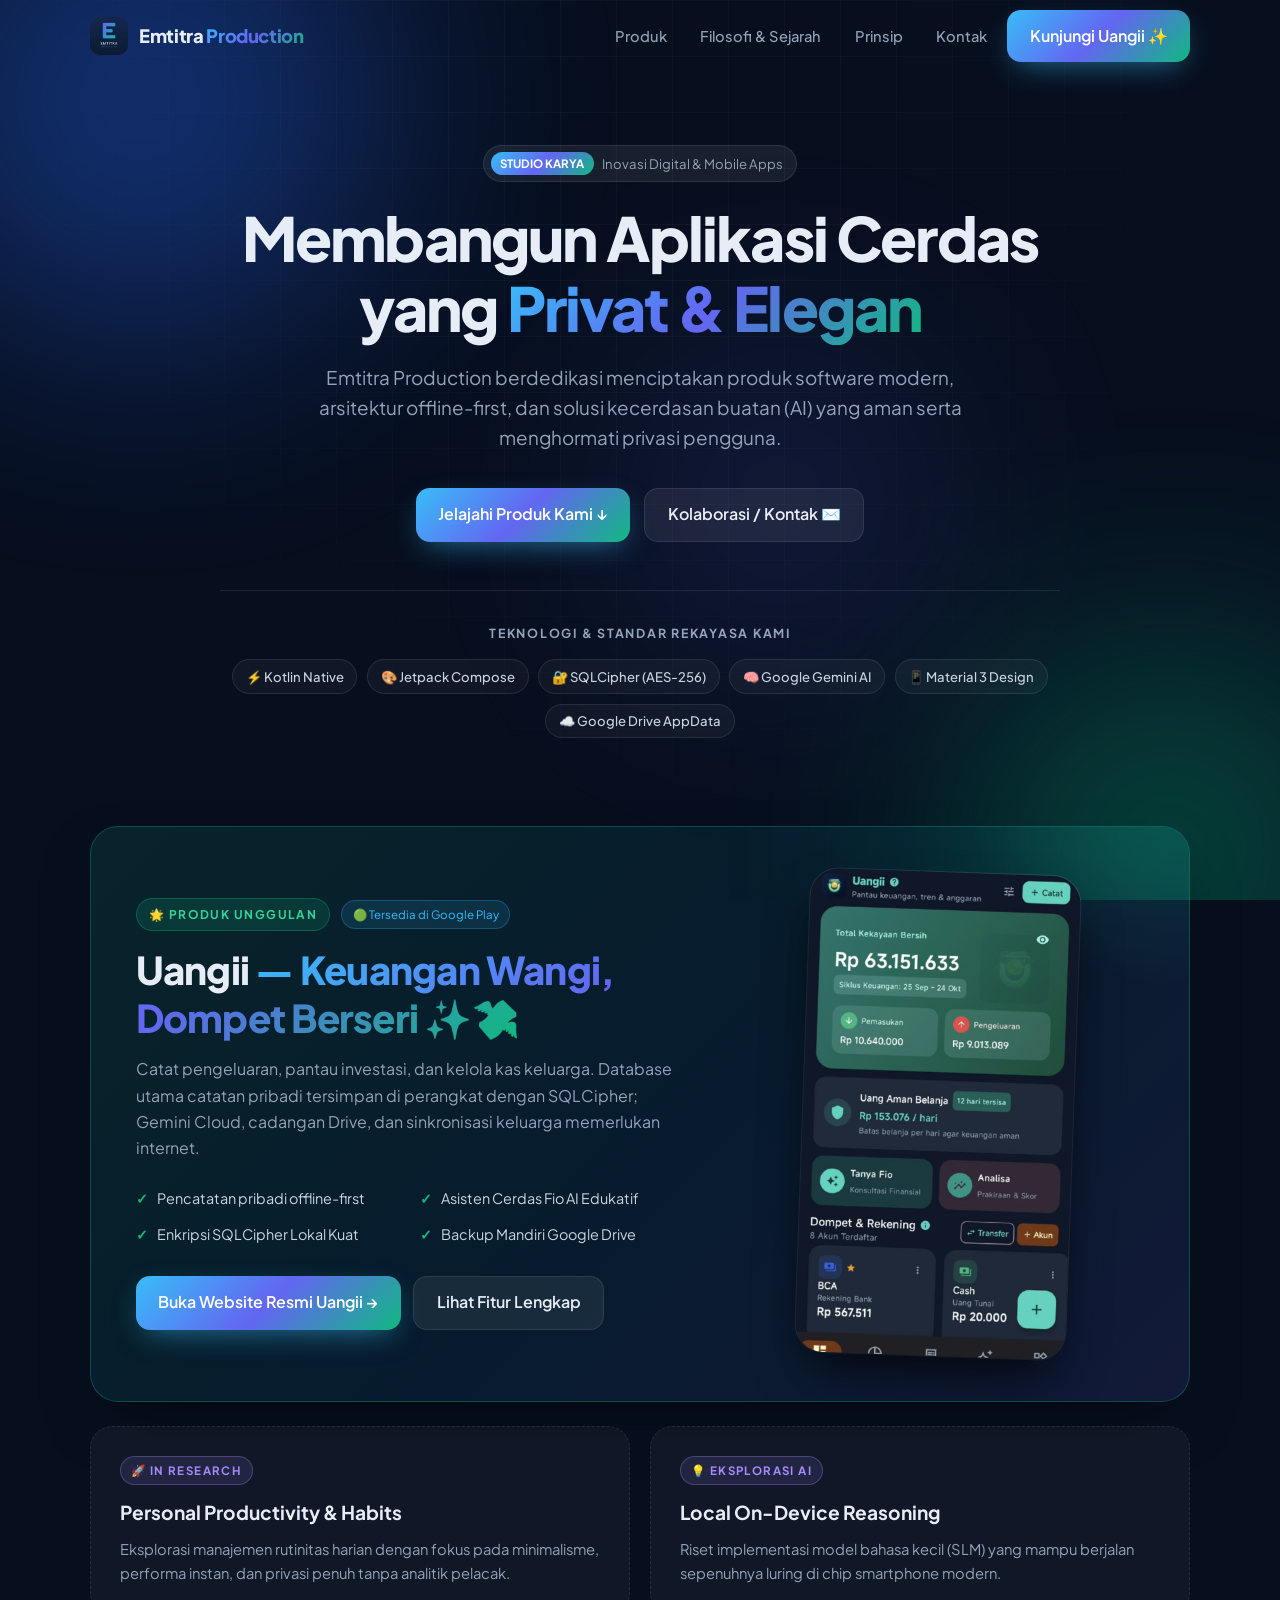
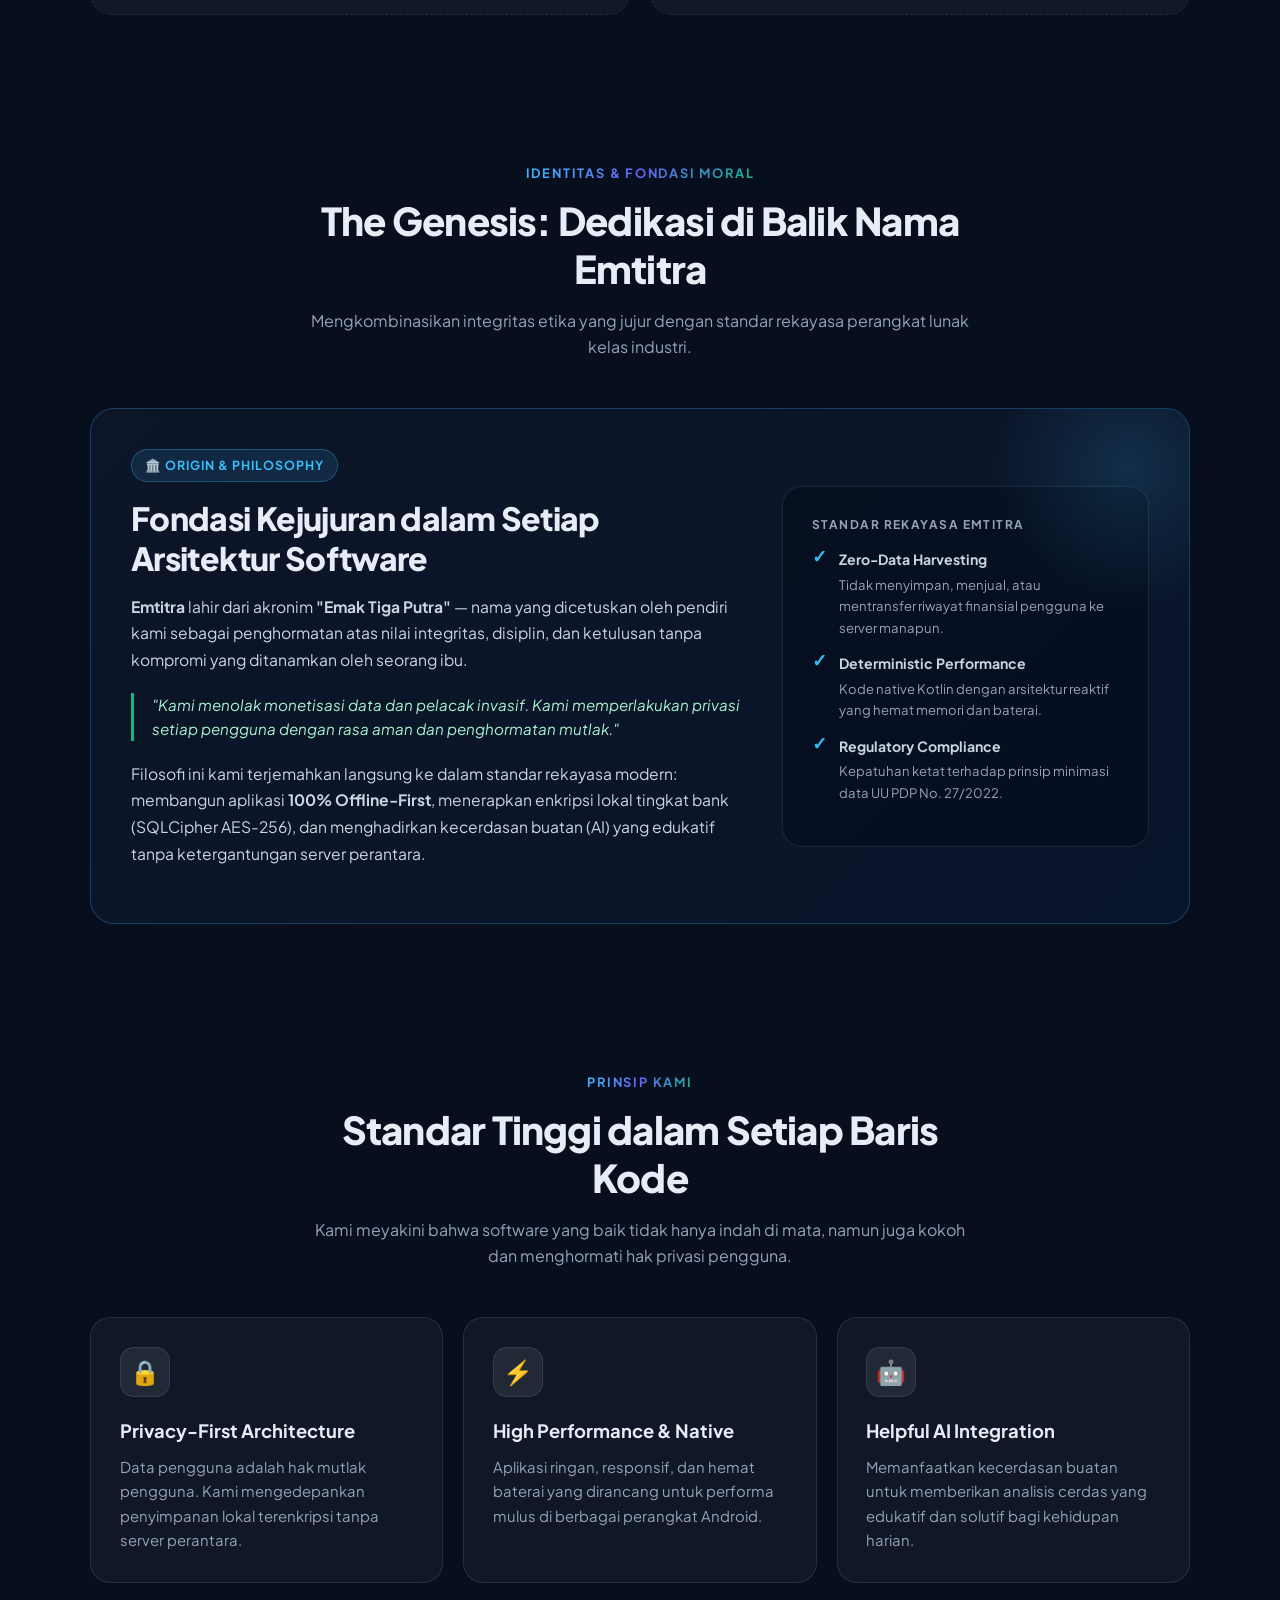
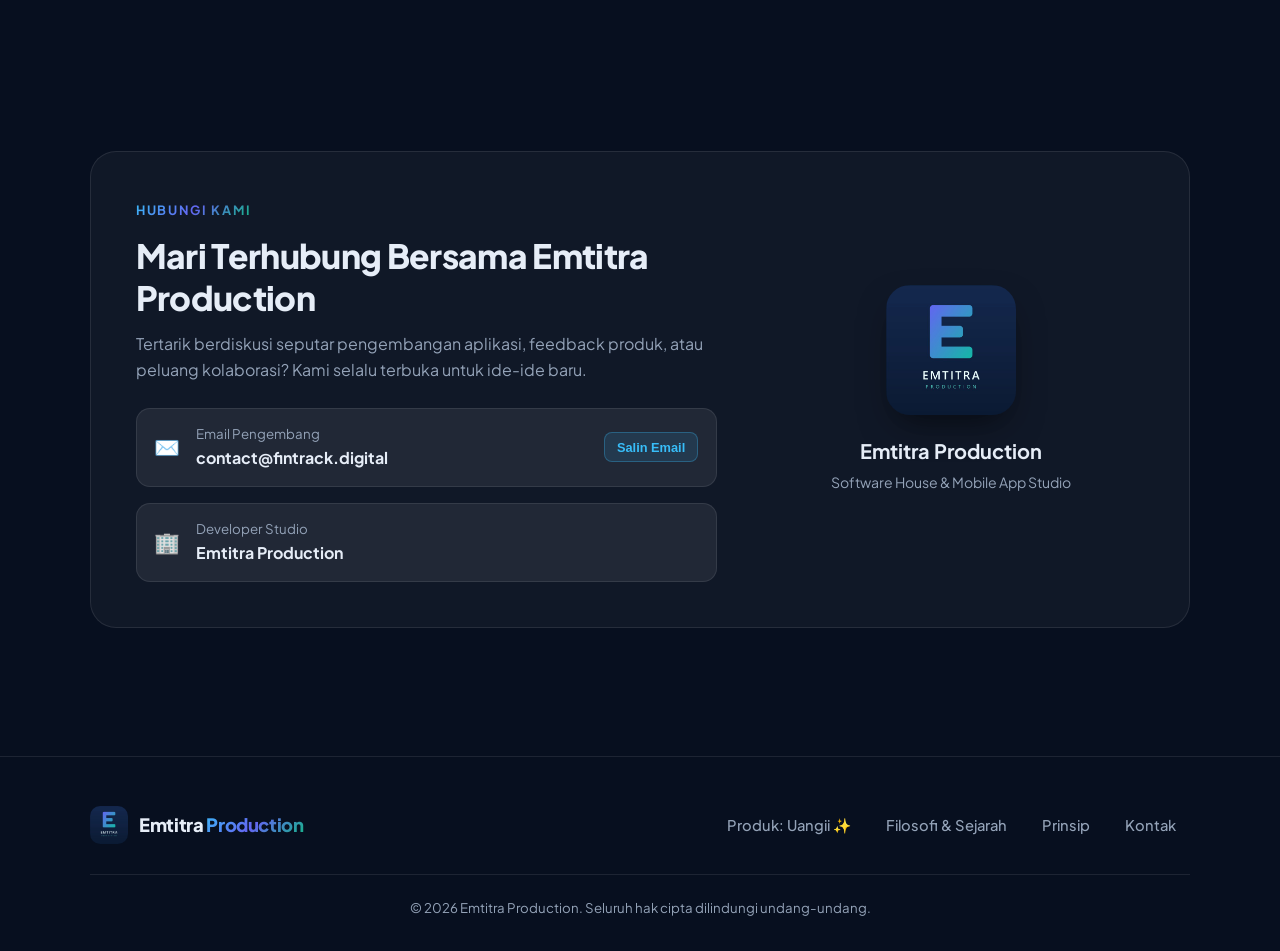
==== commit 8bfc1d88: "chore: sync latest website and uangii files from Google Drive" ====
--- a/index.html
+++ b/index.html
@@ -1,11 +1,580 @@
-<!doctype html><html lang="id"><head><meta charset="utf-8"><meta name="viewport" content="width=device-width,initial-scale=1"><meta name="theme-color" content="#121212"><meta name="description" content="Emtitra Production. Studio pengembangan aplikasi mobile yang mempertemukan desain, privasi, dan kecerdasan buatan."><title>Emtitra Production — Thoughtfully engineered.</title><link rel="icon" href="assets/icon.svg"><link rel="stylesheet" href="style.css"></head><body>
-<header><a class="brand" href="#home" aria-label="Emtitra Production beranda"><img src="assets/icon.svg" alt="" width="36" height="36"><span>emtitra<small>PRODUCTION</small></span></a><nav id="nav"><a href="#produk">Produk</a><a href="#keahlian">Keahlian</a><a href="#studio">Studio</a><a href="#kontak" class="navcta">Mari berkolaborasi <span>↗</span></a></nav><button id="menu" aria-label="Buka menu" aria-expanded="false">☰</button></header>
-<main><section class="hero" id="home"><div class="hero-copy"><div class="eyebrow"><i></i> INDEPENDENT DIGITAL STUDIO</div><h1>Small studio.<br>Big ideas.<br><em>Real impact.</em></h1><p>Kami membangun produk digital yang cerdas,<br class="desktop"> personal, dan menghormati privasi Anda.</p><div class="actions"><a class="button primary" href="#produk">Jelajahi karya <span>↗</span></a><a class="textlink" href="#studio">Kenali Emtitra <span>↗</span></a></div><div class="hero-note"><span class="mini-symbol">✳</span> Dibangun dengan hati. Direkayasa dengan presisi.</div></div><div class="sculpture"><canvas id="sculpture" aria-label="Objek cincin tiga dimensi yang berputar dan merespons gerakan pointer" role="img"></canvas><div class="coordinate top">EMT / DIGITAL MATTER — 001</div><div class="coordinate bottom"><span><i></i> IDEAS IN MOTION</span><button id="motion" aria-pressed="false">Jeda animasi Ⅱ</button></div></div><div class="hero-bottom"><span>SOFTWARE HOUSE & MOBILE APP STUDIO</span><a href="#produk">SCROLL TO EXPLORE ↓</a></div></section>
-<div class="stack"><span>BUILT WITH PURPOSE</span><b>Kotlin</b><b>Jetpack Compose</b><b>SQLCipher</b><b>Gemini AI</b><b>Material 3</b></div>
-<section class="section" id="produk"><div class="section-heading"><div><div class="eyebrow muted">01 / SELECTED PRODUCT</div><h2>Ide yang menjadi<br><span>bagian keseharian.</span></h2></div><p>Teknologi paling berarti ketika membuat<br>hidup terasa sedikit lebih mudah.</p></div><article class="product"><div class="product-copy"><div class="eyebrow">PERSONAL FINANCE · ANDROID</div><h3>Uangii</h3><p class="tagline">A calmer relationship<br>with money.</p><p>Satukan catatan dompet, rekening, dan aset. Dari pengeluaran harian hingga portofolio investasi, Uangii membantu melihat keuangan dengan lebih jernih.</p><div class="tags"><span>Investasi & RDN</span><span>Fio AI</span><span>Offline-first</span></div><p class="release-note">Tersedia di Google Play</p><a class="button dark" href="https://fintrack.digital/uangii/" target="_blank" rel="noopener">Eksplorasi Uangii <span>↗</span></a> <a class="button dark" href="https://play.google.com/store/apps/details?id=com.ftrackpro.financetracker.emtitra" target="_blank" rel="noopener noreferrer">Unduh di Google Play <span>↗</span></a></div><div class="product-art"><span class="orbit o1"></span><span class="orbit o2"></span><div class="floating-label label1">✳ Your money. Your control.</div><div class="phone"><img src="assets/uangii.png" alt="Visual promosi aplikasi Uangii dari website resmi" loading="lazy"></div><div class="floating-label label2"><span>↗</span> A little clarity. Every day.</div><span class="art-index">01 — MADE BY EMTITRA</span></div></article>
-<div class="uangii-details" aria-label="Fitur Uangii"><article><span class="eyebrow muted">01 / CATAT & PAHAMI</span><h3>Keuangan dalam satu pandangan.</h3><p>Catat pemasukan dan pengeluaran, kelola dompet serta rekening, gunakan input pintar, dan ekspor laporan PDF.</p></article><article><span class="eyebrow muted">02 / INVESTASI & RDN</span><h3>Lihat gambaran portofolio.</h3><p>Saham IHSG dan global, reksadana, kripto, serta emas. Pantau average cost, floating P/L, nilai pasar, realized gain, dan dividen historis.</p><p>Saldo RDN dalam catatan mengikuti transaksi beli dan jual. Uangii tidak terhubung langsung ke bank atau e-wallet.</p></article><article><span class="eyebrow muted">03 / FIO & PRIVASI</span><h3>Lebih mudah memahami uang.</h3><p>Fio membantu pencatatan, evaluasi anggaran, dan ringkasan portofolio. Catatan tersimpan lokal dengan SQLCipher AES-256; cadangan Google Drive bersifat pilihan.</p><p>Pencatatan dan laporan dapat digunakan offline. Mode Fio offline tersedia. Gemini Cloud, cadangan Drive, dan sinkronisasi Ruang Keluarga memerlukan internet. Fio bersifat edukatif, bukan nasihat investasi berizin.</p></article></div><p class="product-source">Informasi produk mengacu pada <a href="https://fintrack.digital/uangii/#home" target="_blank" rel="noopener">website resmi Uangii ↗</a>.</p>
-<div class="research"><div><span class="eyebrow muted">IN THE LAB / RISET & EKSPLORASI</span><p>Ruang untuk ide berikutnya.</p></div><details><summary><span>Personal Productivity & Habits<small>EXPLORATION</small></span><b>+</b></summary><p>Eksplorasi manajemen rutinitas harian yang mengedepankan minimalisme, performa, dan privasi. Masih dalam tahap riset.</p></details><details><summary><span>On-Device Intelligence<small>RESEARCH</small></span><b>+</b></summary><p>Riset model bahasa kecil (SLM) yang dapat berjalan secara lokal di perangkat smartphone. Belum merupakan produk yang tersedia.</p></details></div></section>
-<section class="section expertise" id="keahlian"><div class="section-heading"><div><div class="eyebrow muted">02 / OUR APPROACH</div><h2>Di balik pengalaman sederhana,<br><span>ada rekayasa yang serius.</span></h2></div></div><div class="principles"><article><div class="line-icon">⌘</div><span class="number">01</span><h3>Native by design.</h3><p>Kotlin dan Jetpack Compose menjadi fondasi pengalaman Android yang responsif, ringan, dan terasa alami.</p><div class="micro">PERFORMANCE / PRECISION</div></article><article><div class="line-icon">◈</div><span class="number">02</span><h3>Privacy at the core.</h3><p>Arsitektur offline-first dan enkripsi lokal SQLCipher menempatkan kendali data di tangan pengguna.</p><div class="micro">LOCAL FIRST / ENCRYPTED</div></article><article><div class="line-icon">✳</div><span class="number">03</span><h3>Intelligence, with intent.</h3><p>Integrasi AI yang membantu memahami informasi dan memberi wawasan edukatif untuk kebutuhan sehari-hari.</p><div class="micro">HELPFUL / HUMAN-CENTERED</div></article></div></section>
-<section class="section studio" id="studio"><div class="studio-art"><div class="monogram"><span></span><span></span><span></span></div><div class="micro">THREE ELEMENTS. ONE FOUNDATION.</div></div><div class="studio-copy"><div class="eyebrow muted">03 / THE HUMAN SIDE OF TECH</div><h2>Berawal dari nama.<br><span>Bertumbuh dengan nilai.</span></h2><p>Emtitra lahir dari <strong>“Emak Tiga Putra”</strong>. Sebuah penghormatan kepada nilai integritas, disiplin, dan ketulusan yang ditanamkan oleh seorang ibu.</p><p>Nilai itu menjadi fondasi cara kami berkarya: membuat software yang berguna, menghargai privasi, dan memperhatikan setiap detail.</p><div class="signature">Technology with integrity.<span>EMTITRA PRODUCTION</span></div></div></section>
-<section class="contact section" id="kontak"><div class="eyebrow">04 / LET’S BUILD SOMETHING MEANINGFUL</div><h2>Ide Anda berikutnya.<br><em>Karya kita selanjutnya.</em></h2><div class="contact-bottom"><p>Pengembangan aplikasi, diskusi produk,<br>atau ide kolaborasi. Mari mulai percakapan.</p><button class="button primary" id="brief-open">Ceritakan ide Anda <span>↗</span></button></div><div class="email-row"><a href="mailto:contact@fintrack.digital">contact@fintrack.digital ↗</a><button id="copy">Salin email ⧉</button></div></section></main>
-<footer><a class="brand" href="#home"><img src="assets/icon.svg" alt="" width="32" height="32"><span>emtitra<small>PRODUCTION</small></span></a><span>© 2026 Emtitra Production</span><a href="#home">Kembali ke atas ↑</a></footer><dialog id="brief"><form id="brief-form"><div class="dialog-head"><span class="eyebrow">LET’S TALK</span><button type="button" id="brief-close" aria-label="Tutup">×</button></div><h2>Mulai dari sebuah ide.</h2><label>Nama<input name="name" required placeholder="Nama Anda" maxlength="100"></label><label>Topik<select name="topic"><option>Kolaborasi pengembangan aplikasi</option><option>Feedback produk Uangii</option><option>Diskusi lainnya</option></select></label><label>Ceritakan ide Anda<textarea name="message" required rows="4" placeholder="Apa yang ingin Anda wujudkan?" maxlength="4000"></textarea></label><p class="form-note">Membuka aplikasi email Anda dengan draf pesan. Pesan dikirim setelah Anda menekan kirim di aplikasi email.</p><button class="button primary" type="submit">Siapkan email ↗</button></form></dialog><div role="status" id="toast"></div><script src="script.js"></script></body></html>
+<!DOCTYPE html>
+<html lang="id">
+<head>
+  <meta charset="UTF-8">
+  <meta name="viewport" content="width=device-width, initial-scale=1.0, maximum-scale=5.0">
+  <title>Emtitra Production - Software House & Mobile App Studio</title>
+  <meta name="description" content="Emtitra Production adalah studio pengembang aplikasi mobile dan software inovatif yang mengutamakan privasi, performa, dan kecerdasan buatan.">
+  <meta name="theme-color" content="#070f1f">
+  <meta property="og:title" content="Emtitra Production - Software House & Mobile App Studio">
+  <meta property="og:description" content="Menciptakan produk digital berkualitas tinggi, offline-first, dan bertenaga AI.">
+  <meta property="og:image" content="assets/logo dev.jpg">
+  <meta property="og:type" content="website">
+  <link rel="icon" href="assets/logo dev.jpg">
+
+  <link rel="preconnect" href="https://fonts.googleapis.com">
+  <link rel="preconnect" href="https://fonts.gstatic.com" crossorigin>
+  <link href="https://fonts.googleapis.com/css2?family=Plus+Jakarta+Sans:wght@400;500;600;700;800&display=swap" rel="stylesheet">
+
+  <style>
+    :root {
+      --bg: #070f1f;
+      --bg-2: #0b1a33;
+      --surface: rgba(255,255,255,0.04);
+      --surface-2: rgba(255,255,255,0.07);
+      --border: rgba(255,255,255,0.09);
+      --text: #e6edf7;
+      --muted: #94a3b8;
+      --indigo: #6366f1;
+      --teal: #14b8a6;
+      --grad: linear-gradient(135deg, #38bdf8 0%, #6366f1 50%, #10b981 100%);
+      --radius: 20px;
+    }
+    * { box-sizing: border-box; margin: 0; padding: 0; }
+    html { scroll-behavior: smooth; }
+    body {
+      font-family: 'Plus Jakarta Sans', -apple-system, 'Segoe UI', Roboto, sans-serif;
+      background: var(--bg); color: var(--text); line-height: 1.65; overflow-x: hidden;
+      -webkit-font-smoothing: antialiased;
+    }
+    a { color: inherit; text-decoration: none; }
+    img { max-width: 100%; height: auto; display: block; }
+    .wrap { max-width: 1140px; margin: 0 auto; padding: 0 1.25rem; }
+    .grad-text { background: var(--grad); -webkit-background-clip: text; background-clip: text; color: transparent; }
+
+    /* Background decoration */
+    .bg-orbs { position: fixed; inset: 0; z-index: -1; pointer-events: none; overflow: hidden; }
+    .orb { position: absolute; border-radius: 50%; filter: blur(120px); opacity: .4; animation: float 18s ease-in-out infinite; }
+    .orb.a { width: 480px; height: 480px; background: #2563eb; top: -140px; left: -100px; }
+    .orb.b { width: 420px; height: 420px; background: #059669; bottom: -160px; right: -100px; animation-delay: -6s; }
+    .orb.c { width: 280px; height: 280px; background: #6366f1; top: 40%; left: 50%; opacity: .2; animation-delay: -12s; }
+    .grid-bg { position: absolute; inset: 0; background-image: linear-gradient(rgba(255,255,255,.03) 1px, transparent 1px), linear-gradient(90deg, rgba(255,255,255,.03) 1px, transparent 1px); background-size: 56px 56px; mask-image: radial-gradient(ellipse at top, #000 20%, transparent 70%); }
+    @keyframes float { 0%,100% { transform: translate(0,0) scale(1); } 50% { transform: translate(40px,30px) scale(1.08); } }
+
+    /* Header */
+    header { position: sticky; top: 0; z-index: 100; transition: background .3s, border-color .3s; border-bottom: 1px solid transparent; }
+    header.scrolled { background: rgba(7,15,31,.88); backdrop-filter: blur(16px); -webkit-backdrop-filter: blur(16px); border-color: var(--border); }
+    .nav { display: flex; align-items: center; justify-content: space-between; height: 72px; }
+    .brand { display: inline-flex; align-items: center; gap: .7rem; font-weight: 800; font-size: 1.15rem; letter-spacing: -.02em; min-width: 0; }
+    .brand-title { display: inline-flex; align-items: center; white-space: nowrap; }
+    .brand img { width: 38px; height: 38px; border-radius: 10px; object-fit: cover; flex-shrink: 0; }
+    .nav-links { display: flex; align-items: center; gap: .4rem; }
+    .nav-btn { color: var(--muted); font: inherit; font-weight: 500; font-size: .92rem; padding: .5rem .85rem; border-radius: 10px; transition: all .2s; }
+    .nav-btn:hover { color: var(--text); background: var(--surface-2); }
+    .btn { display: inline-flex; align-items: center; justify-content: center; gap: .55rem; font: inherit; font-weight: 600; padding: .8rem 1.4rem; border-radius: 14px; border: none; cursor: pointer; transition: transform .2s, box-shadow .2s, filter .2s; }
+    .btn-primary { background: var(--grad); color: #fff; box-shadow: 0 10px 30px -10px rgba(56,189,248,.6); }
+    .btn-primary:hover { transform: translateY(-2px); box-shadow: 0 16px 40px -12px rgba(16,185,129,.7); filter: brightness(1.08); }
+    .btn-ghost { background: var(--surface-2); color: var(--text); border: 1px solid var(--border); }
+    .btn-ghost:hover { background: rgba(255,255,255,.12); transform: translateY(-2px); }
+    .menu-toggle { display: none; background: var(--surface-2); border: 1px solid var(--border); color: var(--text); width: 40px; height: 40px; border-radius: 10px; cursor: pointer; font-size: 1.25rem; align-items: center; justify-content: center; }
+
+    /* Hero */
+    .hero { text-align: center; padding: 4.5rem 0 3.5rem; max-width: 840px; margin: 0 auto; }
+    .pill { display: inline-flex; align-items: center; gap: .5rem; padding: .35rem .85rem .35rem .45rem; border-radius: 999px; background: var(--surface-2); border: 1px solid var(--border); font-size: .82rem; color: var(--muted); margin-bottom: 1.3rem; }
+    .pill b { background: var(--grad); color: #fff; padding: .15rem .6rem; border-radius: 999px; font-size: .72rem; }
+    .hero h1 { font-size: clamp(2rem, 5.2vw, 3.8rem); line-height: 1.15; font-weight: 800; letter-spacing: -.03em; margin-bottom: 1.2rem; }
+    .hero p.lead { font-size: clamp(1rem, 2.5vw, 1.18rem); color: var(--muted); margin: 0 auto 2.2rem; max-width: 650px; line-height: 1.6; }
+    .hero-cta { display: flex; gap: .9rem; justify-content: center; flex-wrap: wrap; margin-bottom: 3rem; }
+
+    /* Tech Stack Pills */
+    .tech-stack-wrap { border-top: 1px solid var(--border); padding-top: 2rem; margin-top: 2rem; }
+    .tech-stack-label { font-size: .78rem; text-transform: uppercase; letter-spacing: .14em; color: var(--muted); margin-bottom: 1rem; font-weight: 700; }
+    .tech-stack-pills { display: flex; flex-wrap: wrap; gap: .6rem; justify-content: center; align-items: center; }
+    .tech-pill { display: inline-flex; align-items: center; gap: .45rem; padding: .35rem .8rem; border-radius: 999px; background: var(--surface); border: 1px solid var(--border); font-size: .82rem; color: #cbd5e1; font-weight: 500; transition: border-color .2s, transform .2s; }
+    .tech-pill:hover { border-color: rgba(56,189,248,.5); transform: translateY(-1px); }
+
+    /* Featured App Banner & Teaser Grid */
+    .featured-wrap { margin: 2rem 0 4.5rem; }
+    .featured-card {
+      position: relative;
+      background: linear-gradient(135deg, rgba(16,185,129,.12), rgba(6,182,212,.08), rgba(99,102,241,.12));
+      border: 1px solid rgba(16,185,129,.3);
+      border-radius: 28px;
+      padding: 2.8rem;
+      display: grid;
+      grid-template-columns: 1.15fr .85fr;
+      gap: 2.5rem;
+      align-items: center;
+      overflow: hidden;
+      box-shadow: 0 25px 60px -20px rgba(0,0,0,.6);
+    }
+    .featured-card::before {
+      content: "";
+      position: absolute;
+      top: -50%;
+      right: -20%;
+      width: 450px;
+      height: 450px;
+      background: radial-gradient(circle, rgba(16,185,129,.22), transparent 70%);
+      pointer-events: none;
+    }
+    .badge-product {
+      display: inline-flex;
+      align-items: center;
+      gap: .4rem;
+      font-size: .75rem;
+      text-transform: uppercase;
+      letter-spacing: .12em;
+      color: #34d399;
+      font-weight: 700;
+      background: rgba(16,185,129,.15);
+      border: 1px solid rgba(16,185,129,.3);
+      padding: .35rem .75rem;
+      border-radius: 999px;
+      margin-bottom: .9rem;
+    }
+    .badge-status {
+      display: inline-flex;
+      align-items: center;
+      gap: .35rem;
+      font-size: .72rem;
+      color: #38bdf8;
+      background: rgba(56,189,248,.12);
+      border: 1px solid rgba(56,189,248,.25);
+      padding: .25rem .65rem;
+      border-radius: 999px;
+      margin-left: .5rem;
+    }
+    .featured-info h2 { font-size: clamp(1.6rem, 3.6vw, 2.4rem); font-weight: 800; letter-spacing: -.02em; margin-bottom: .9rem; line-height: 1.25; }
+    .featured-info p { color: var(--muted); font-size: 1rem; margin-bottom: 1.6rem; line-height: 1.65; }
+    .feature-highlights { display: grid; grid-template-columns: 1fr 1fr; gap: .75rem; margin-bottom: 1.8rem; }
+    .feature-item { display: flex; align-items: center; gap: .55rem; font-size: .9rem; color: #cbd5e1; }
+    .feature-item span { color: #10b981; font-weight: 800; }
+    .featured-preview { display: flex; justify-content: center; position: relative; }
+    .featured-preview img {
+      width: 100%;
+      max-width: 270px;
+      border-radius: 28px;
+      box-shadow: 0 25px 50px -12px rgba(0,0,0,.8), 0 0 0 1px rgba(255,255,255,.1);
+      transform: rotate(2deg);
+      transition: transform .4s ease;
+    }
+    .featured-preview img:hover { transform: rotate(0) scale(1.02); }
+
+    /* Upcoming Project Teaser */
+    .upcoming-grid { display: grid; grid-template-columns: 1fr 1fr; gap: 1.25rem; margin-top: 1.5rem; }
+    .teaser-card { background: var(--surface); border: 1px dashed var(--border); border-radius: 22px; padding: 1.8rem; position: relative; transition: border-color .3s; }
+    .teaser-card:hover { border-color: rgba(56,189,248,.4); }
+    .teaser-badge { display: inline-flex; align-items: center; gap: .35rem; font-size: .72rem; text-transform: uppercase; letter-spacing: .12em; color: #a78bfa; background: rgba(167,139,250,.12); border: 1px solid rgba(167,139,250,.3); padding: .25rem .65rem; border-radius: 999px; margin-bottom: .8rem; font-weight: 700; }
+    .teaser-card h3 { font-size: 1.2rem; margin-bottom: .5rem; }
+    .teaser-card p { font-size: .92rem; color: var(--muted); }
+
+    /* Services / Pillars */
+    section.block { padding: 4.5rem 0; }
+    .sec-head { text-align: center; max-width: 660px; margin: 0 auto 3rem; }
+    .eyebrow { display: inline-block; font-size: .8rem; font-weight: 700; letter-spacing: .14em; text-transform: uppercase; margin-bottom: .8rem; }
+    .sec-head h2 { font-size: clamp(1.7rem, 3.4vw, 2.4rem); font-weight: 800; letter-spacing: -.02em; line-height: 1.25; margin-bottom: .9rem; }
+    .sec-head p { color: var(--muted); font-size: 1rem; }
+    .services-grid { display: grid; grid-template-columns: repeat(3, 1fr); gap: 1.25rem; }
+    .card { background: var(--surface); border: 1px solid var(--border); border-radius: var(--radius); padding: 1.8rem; transition: transform .3s, border-color .3s; }
+    .card:hover { transform: translateY(-4px); border-color: rgba(56,189,248,.4); }
+    .card .ic { width: 50px; height: 50px; border-radius: 14px; display: grid; place-items: center; font-size: 1.5rem; background: var(--surface-2); border: 1px solid var(--border); margin-bottom: 1.2rem; }
+    .card h3 { font-size: 1.15rem; margin-bottom: .5rem; }
+    .card p { color: var(--muted); font-size: .93rem; }
+
+    /* About & Contact */
+    .about-box { background: var(--surface); border: 1px solid var(--border); border-radius: 26px; padding: 2.8rem; margin-top: 1.5rem; display: grid; grid-template-columns: 1.2fr .8fr; gap: 2.5rem; align-items: center; }
+    .about-box h2 { font-size: clamp(1.5rem, 3vw, 2.1rem); font-weight: 800; letter-spacing: -.02em; line-height: 1.25; }
+    .contact-item { display: flex; align-items: center; justify-content: space-between; gap: 1rem; margin-top: 1rem; padding: .9rem 1.1rem; background: var(--surface-2); border-radius: 14px; border: 1px solid var(--border); overflow-wrap: anywhere; }
+    .contact-info { display: flex; align-items: center; gap: 1rem; }
+    .contact-item .ic { font-size: 1.3rem; flex-shrink: 0; }
+    .btn-copy { background: rgba(56,189,248,.12); color: #38bdf8; border: 1px solid rgba(56,189,248,.3); font-size: .8rem; font-weight: 600; padding: .4rem .75rem; border-radius: 8px; cursor: pointer; transition: all .2s; }
+    .btn-copy:hover { background: rgba(56,189,248,.25); }
+    .dev-profile-pic { width: 130px; height: 130px; border-radius: 24px; margin: 0 auto 1.2rem; box-shadow: 0 15px 35px -10px rgba(0,0,0,.6); object-fit: cover; }
+
+    /* Toast Notification */
+    .toast { position: fixed; bottom: 2rem; left: 50%; transform: translateX(-50%) translateY(100px); opacity: 0; background: #0b1a33; border: 1px solid #38bdf8; color: #fff; padding: .75rem 1.4rem; border-radius: 12px; font-size: .9rem; font-weight: 600; box-shadow: 0 20px 40px rgba(0,0,0,.8); z-index: 1000; transition: all .35s ease; pointer-events: none; display: flex; align-items: center; gap: .5rem; }
+    .toast.show { transform: translateX(-50%) translateY(0); opacity: 1; }
+
+    /* Footer */
+    footer { border-top: 1px solid var(--border); padding: 3rem 0 2rem; margin-top: 3.5rem; }
+    .foot { display: flex; justify-content: space-between; align-items: center; flex-wrap: wrap; gap: 1.5rem; margin-bottom: 1.8rem; }
+    .foot-nav { display: flex; align-items: center; gap: .5rem; flex-wrap: wrap; }
+    .copy { text-align: center; color: var(--muted); font-size: .83rem; padding-top: 1.4rem; border-top: 1px solid var(--border); }
+
+    /* About & Origin (The Genesis) - Professional Tech Studio */
+    .genesis-card {
+      background: linear-gradient(135deg, rgba(15,23,42,0.8) 0%, rgba(11,26,51,0.6) 100%);
+      border: 1px solid rgba(56,189,248,0.25);
+      border-radius: 24px;
+      padding: 2.5rem;
+      position: relative;
+      overflow: hidden;
+      margin-top: 1.5rem;
+    }
+    .genesis-card::before {
+      content: "";
+      position: absolute;
+      top: -80px;
+      right: -80px;
+      width: 280px;
+      height: 280px;
+      background: radial-gradient(circle, rgba(56,189,248,0.15) 0%, transparent 70%);
+      pointer-events: none;
+    }
+    .genesis-grid {
+      display: grid;
+      grid-template-columns: 1.25fr 0.75fr;
+      gap: 2.5rem;
+      align-items: center;
+    }
+    .genesis-tag {
+      display: inline-flex;
+      align-items: center;
+      gap: .45rem;
+      padding: .3rem .8rem;
+      border-radius: 999px;
+      background: rgba(56,189,248,0.12);
+      border: 1px solid rgba(56,189,248,0.3);
+      color: #38bdf8;
+      font-size: .78rem;
+      font-weight: 700;
+      letter-spacing: .08em;
+      text-transform: uppercase;
+      margin-bottom: 1rem;
+    }
+    .genesis-text h3 {
+      font-size: clamp(1.4rem, 2.8vw, 2rem);
+      font-weight: 800;
+      line-height: 1.25;
+      margin-bottom: 1rem;
+      letter-spacing: -.02em;
+    }
+    .genesis-text p {
+      color: #cbd5e1;
+      font-size: .98rem;
+      line-height: 1.7;
+      margin-bottom: 1rem;
+    }
+    .genesis-quote {
+      border-left: 3px solid #10b981;
+      padding-left: 1.1rem;
+      margin: 1.2rem 0;
+      font-style: italic;
+      color: #a7f3d0;
+      font-size: .95rem;
+      line-height: 1.6;
+    }
+    .genesis-side {
+      background: rgba(7,15,31,0.7);
+      border: 1px solid var(--border);
+      border-radius: 20px;
+      padding: 1.8rem;
+      text-align: left;
+    }
+    .genesis-badge-label {
+      font-size: .75rem;
+      text-transform: uppercase;
+      letter-spacing: .12em;
+      color: #94a3b8;
+      font-weight: 700;
+      margin-bottom: .8rem;
+      display: block;
+    }
+    .spec-item {
+      display: flex;
+      align-items: flex-start;
+      gap: .75rem;
+      margin-bottom: .85rem;
+      font-size: .88rem;
+      color: #cbd5e1;
+    }
+    .spec-item .dot {
+      color: #38bdf8;
+      font-weight: 800;
+      font-size: 1.1rem;
+      line-height: 1;
+    }
+
+    /* Responsive & Mobile Optimization */
+    @media (max-width: 960px) {
+      .featured-card { grid-template-columns: 1fr; text-align: center; padding: 2.2rem 1.6rem; }
+      .feature-highlights { justify-content: center; }
+      .upcoming-grid { grid-template-columns: 1fr; }
+      .services-grid { grid-template-columns: 1fr; }
+      .genesis-grid { grid-template-columns: 1fr; gap: 2rem; }
+      .about-box { grid-template-columns: 1fr; text-align: center; padding: 2.2rem 1.5rem; }
+      .contact-item { text-align: left; }
+    }
+
+    @media (max-width: 720px) {
+      .nav { height: 60px; }
+      .brand { font-size: 1.05rem; }
+      .brand img { width: 32px; height: 32px; }
+      .menu-toggle { display: inline-flex; }
+      .nav-links {
+        position: absolute;
+        top: 64px;
+        left: 1rem;
+        right: 1rem;
+        flex-direction: column;
+        align-items: stretch;
+        background: rgba(11,26,51,.98);
+        border: 1px solid var(--border);
+        border-radius: 16px;
+        padding: .9rem;
+        display: none;
+        box-shadow: 0 20px 40px rgba(0,0,0,.7);
+      }
+      .nav-links.open { display: flex; }
+      .nav-btn { padding: .75rem 1rem; text-align: left; }
+      .nav-links .btn { margin-top: .5rem; width: 100%; }
+
+      .hero { padding: 3.2rem 0 2.5rem; }
+      .hero-cta { flex-direction: column; align-items: stretch; max-width: 320px; margin: 0 auto; }
+      .hero-cta .btn { width: 100%; }
+      .feature-highlights { grid-template-columns: 1fr; text-align: left; max-width: 280px; margin-left: auto; margin-right: auto; }
+      .genesis-card { padding: 1.8rem 1.25rem; }
+      
+      .featured-preview img {
+        max-width: 220px;
+        transform: none;
+      }
+      .foot { flex-direction: column; text-align: center; justify-content: center; }
+      .foot-nav { justify-content: center; }
+    }
+  </style>
+</head>
+<body>
+  <div class="bg-orbs"><div class="grid-bg"></div><div class="orb a"></div><div class="orb b"></div><div class="orb c"></div></div>
+
+  <header id="header">
+    <div class="wrap nav">
+      <a class="brand" href="#">
+        <img src="assets/logo dev.jpg" alt="Emtitra Production">
+        <span class="brand-title">Emtitra <span class="grad-text">&nbsp;Production</span></span>
+      </a>
+      <button class="menu-toggle" aria-label="Toggle navigation menu" onclick="document.getElementById('navLinks').classList.toggle('open')">☰</button>
+      <nav class="nav-links" id="navLinks">
+        <a class="nav-btn" href="#produk" onclick="closeNav()">Produk</a>
+        <a class="nav-btn" href="#sejarah" onclick="closeNav()">Filosofi & Sejarah</a>
+        <a class="nav-btn" href="#tentang" onclick="closeNav()">Prinsip</a>
+        <a class="nav-btn" href="#kontak" onclick="closeNav()">Kontak</a>
+        <a class="btn btn-primary" href="uangii/">Kunjungi Uangii ✨</a>
+      </nav>
+    </div>
+  </header>
+
+  <main class="wrap">
+    <!-- Hero Section -->
+    <section class="hero">
+      <span class="pill"><b>STUDIO KARYA</b> Inovasi Digital & Mobile Apps</span>
+      <h1>Membangun Aplikasi Cerdas yang <span class="grad-text">Privat & Elegan</span></h1>
+      <p class="lead">Emtitra Production berdedikasi menciptakan produk software modern, arsitektur offline-first, dan solusi kecerdasan buatan (AI) yang aman serta menghormati privasi pengguna.</p>
+      <div class="hero-cta">
+        <a class="btn btn-primary" href="#produk">Jelajahi Produk Kami ↓</a>
+        <a class="btn btn-ghost" href="mailto:contact@fintrack.digital">Kolaborasi / Kontak ✉️</a>
+      </div>
+
+      <!-- Tech Stack Badges -->
+      <div class="tech-stack-wrap">
+        <div class="tech-stack-label">Teknologi & Standar Rekayasa Kami</div>
+        <div class="tech-stack-pills">
+          <span class="tech-pill">⚡ Kotlin Native</span>
+          <span class="tech-pill">🎨 Jetpack Compose</span>
+          <span class="tech-pill">🔐 SQLCipher (AES-256)</span>
+          <span class="tech-pill">🧠 Google Gemini AI</span>
+          <span class="tech-pill">📱 Material 3 Design</span>
+          <span class="tech-pill">☁️ Google Drive AppData</span>
+        </div>
+      </div>
+    </section>
+
+    <!-- Featured Product: Uangii -->
+    <section class="featured-wrap" id="produk">
+      <div class="featured-card">
+        <div class="featured-info">
+          <div>
+            <span class="badge-product">🌟 Produk Unggulan</span>
+            <span class="badge-status">🟢 Tersedia di Google Play</span>
+          </div>
+          <h2>Uangii <span class="grad-text">— Keuangan Wangi, Dompet Berseri ✨💸</span></h2>
+          <p>Catat pengeluaran, pantau investasi, dan kelola kas keluarga. Database utama catatan pribadi tersimpan di perangkat dengan SQLCipher; Gemini Cloud, cadangan Drive, dan sinkronisasi keluarga memerlukan internet.</p>
+          <div class="feature-highlights">
+            <div class="feature-item"><span>✓</span> Pencatatan pribadi offline-first</div>
+            <div class="feature-item"><span>✓</span> Asisten Cerdas Fio AI Edukatif</div>
+            <div class="feature-item"><span>✓</span> Enkripsi SQLCipher Lokal Kuat</div>
+            <div class="feature-item"><span>✓</span> Backup Mandiri Google Drive</div>
+          </div>
+          <div style="display:flex;gap:.8rem;flex-wrap:wrap;">
+            <a class="btn btn-primary" href="uangii/">
+              Buka Website Resmi Uangii →
+            </a>
+            <a class="btn btn-ghost" href="uangii/#fitur">
+              Lihat Fitur Lengkap
+            </a>
+          </div>
+        </div>
+        <div class="featured-preview">
+          <img src="uangii/assets/screenshot_1_dashboard.png" alt="Aplikasi Uangii">
+        </div>
+      </div>
+
+      <!-- Upcoming Projects Teaser -->
+      <div class="upcoming-grid">
+        <div class="teaser-card">
+          <span class="teaser-badge">🚀 In Research</span>
+          <h3>Personal Productivity & Habits</h3>
+          <p>Eksplorasi manajemen rutinitas harian dengan fokus pada minimalisme, performa instan, dan privasi penuh tanpa analitik pelacak.</p>
+        </div>
+        <div class="teaser-card">
+          <span class="teaser-badge">💡 Eksplorasi AI</span>
+          <h3>Local On-Device Reasoning</h3>
+          <p>Riset implementasi model bahasa kecil (SLM) yang mampu berjalan sepenuhnya luring di chip smartphone modern.</p>
+        </div>
+      </div>
+    </section>
+
+    <!-- About & Genesis (The Engineering Creed) -->
+    <section class="block" id="sejarah">
+      <div class="sec-head">
+        <span class="eyebrow grad-text">Identitas & Fondasi Moral</span>
+        <h2>The Genesis: Dedikasi di Balik Nama Emtitra</h2>
+        <p>Mengkombinasikan integritas etika yang jujur dengan standar rekayasa perangkat lunak kelas industri.</p>
+      </div>
+
+      <div class="genesis-card">
+        <div class="genesis-grid">
+          <div class="genesis-text">
+            <span class="genesis-tag">🏛️ Origin & Philosophy</span>
+            <h3>Fondasi Kejujuran dalam Setiap Arsitektur Software</h3>
+            <p>
+              <strong>Emtitra</strong> lahir dari akronim <strong>"Emak Tiga Putra"</strong> — nama yang dicetuskan oleh pendiri kami sebagai penghormatan atas nilai integritas, disiplin, dan ketulusan tanpa kompromi yang ditanamkan oleh seorang ibu.
+            </p>
+            <div class="genesis-quote">
+              "Kami menolak monetisasi data dan pelacak invasif. Kami memperlakukan privasi setiap pengguna dengan rasa aman dan penghormatan mutlak."
+            </div>
+            <p>
+              Filosofi ini kami terjemahkan langsung ke dalam standar rekayasa modern: membangun aplikasi <strong>100% Offline-First</strong>, menerapkan enkripsi lokal tingkat bank (SQLCipher AES-256), dan menghadirkan kecerdasan buatan (AI) yang edukatif tanpa ketergantungan server perantara.
+            </p>
+          </div>
+
+          <div class="genesis-side">
+            <span class="genesis-badge-label">Standar Rekayasa Emtitra</span>
+            <div class="spec-item">
+              <span class="dot">✓</span>
+              <div>
+                <strong>Zero-Data Harvesting</strong>
+                <p style="color:var(--muted);font-size:.82rem;margin-top:.15rem;">Tidak menyimpan, menjual, atau mentransfer riwayat finansial pengguna ke server manapun.</p>
+              </div>
+            </div>
+            <div class="spec-item">
+              <span class="dot">✓</span>
+              <div>
+                <strong>Deterministic Performance</strong>
+                <p style="color:var(--muted);font-size:.82rem;margin-top:.15rem;">Kode native Kotlin dengan arsitektur reaktif yang hemat memori dan baterai.</p>
+              </div>
+            </div>
+            <div class="spec-item">
+              <span class="dot">✓</span>
+              <div>
+                <strong>Regulatory Compliance</strong>
+                <p style="color:var(--muted);font-size:.82rem;margin-top:.15rem;">Kepatuhan ketat terhadap prinsip minimasi data UU PDP No. 27/2022.</p>
+              </div>
+            </div>
+          </div>
+        </div>
+      </div>
+    </section>
+
+    <!-- Pillars / Capabilities -->
+    <section class="block" id="tentang">
+      <div class="sec-head">
+        <span class="eyebrow grad-text">Prinsip Kami</span>
+        <h2>Standar Tinggi dalam Setiap Baris Kode</h2>
+        <p>Kami meyakini bahwa software yang baik tidak hanya indah di mata, namun juga kokoh dan menghormati hak privasi pengguna.</p>
+      </div>
+      <div class="services-grid">
+        <div class="card">
+          <div class="ic">🔒</div>
+          <h3>Privacy-First Architecture</h3>
+          <p>Data pengguna adalah hak mutlak pengguna. Kami mengedepankan penyimpanan lokal terenkripsi tanpa server perantara.</p>
+        </div>
+        <div class="card">
+          <div class="ic">⚡</div>
+          <h3>High Performance & Native</h3>
+          <p>Aplikasi ringan, responsif, dan hemat baterai yang dirancang untuk performa mulus di berbagai perangkat Android.</p>
+        </div>
+        <div class="card">
+          <div class="ic">🤖</div>
+          <h3>Helpful AI Integration</h3>
+          <p>Memanfaatkan kecerdasan buatan untuk memberikan analisis cerdas yang edukatif dan solutif bagi kehidupan harian.</p>
+        </div>
+      </div>
+    </section>
+
+    <!-- About & Contact Section -->
+    <section class="block" id="kontak">
+      <div class="about-box">
+        <div>
+          <span class="eyebrow grad-text">Hubungi Kami</span>
+          <h2>Mari Terhubung Bersama Emtitra Production</h2>
+          <p style="color:var(--muted);margin-top:.8rem;">Tertarik berdiskusi seputar pengembangan aplikasi, feedback produk, atau peluang kolaborasi? Kami selalu terbuka untuk ide-ide baru.</p>
+          <div style="margin-top:1.5rem;">
+            <div class="contact-item">
+              <div class="contact-info">
+                <span class="ic">✉️</span>
+                <div>
+                  <small style="color:var(--muted);display:block;">Email Pengembang</small>
+                  <strong><a href="mailto:contact@fintrack.digital" id="devEmail">contact@fintrack.digital</a></strong>
+                </div>
+              </div>
+              <button class="btn-copy" onclick="copyEmail()">Salin Email</button>
+            </div>
+            <div class="contact-item">
+              <div class="contact-info">
+                <span class="ic">🏢</span>
+                <div>
+                  <small style="color:var(--muted);display:block;">Developer Studio</small>
+                  <strong>Emtitra Production</strong>
+                </div>
+              </div>
+            </div>
+          </div>
+        </div>
+        <div style="text-align:center;">
+          <img src="assets/logo dev.jpg" alt="Emtitra Logo" class="dev-profile-pic">
+          <h3 style="font-size:1.25rem;">Emtitra Production</h3>
+          <p style="color:var(--muted);font-size:.88rem;margin-top:.25rem;">Software House & Mobile App Studio</p>
+        </div>
+      </div>
+    </section>
+  </main>
+
+  <div id="toast" class="toast">📋 Email pengembang berhasil disalin!</div>
+
+  <footer>
+    <div class="wrap">
+      <div class="foot">
+        <div class="brand">
+          <img src="assets/logo dev.jpg" alt="Emtitra Production">
+          <span class="brand-title">Emtitra <span class="grad-text">&nbsp;Production</span></span>
+        </div>
+        <div class="foot-nav">
+          <a class="nav-btn" href="uangii/">Produk: Uangii ✨</a>
+          <a class="nav-btn" href="#sejarah">Filosofi & Sejarah</a>
+          <a class="nav-btn" href="#tentang">Prinsip</a>
+          <a class="nav-btn" href="#kontak">Kontak</a>
+        </div>
+      </div>
+      <div class="copy">&copy; 2026 Emtitra Production. Seluruh hak cipta dilindungi undang-undang.</div>
+    </div>
+  </footer>
+
+  <script>
+    const header = document.getElementById('header');
+    addEventListener('scroll', () => header.classList.toggle('scrolled', scrollY > 10), { passive: true });
+    function closeNav() {
+      document.getElementById('navLinks').classList.remove('open');
+    }
+    function copyEmail() {
+      const email = 'contact@fintrack.digital';
+      navigator.clipboard.writeText(email).then(() => {
+        const toast = document.getElementById('toast');
+        toast.classList.add('show');
+        setTimeout(() => toast.classList.remove('show'), 2500);
+      });
+    }
+  </script>
+</body>
+</html>
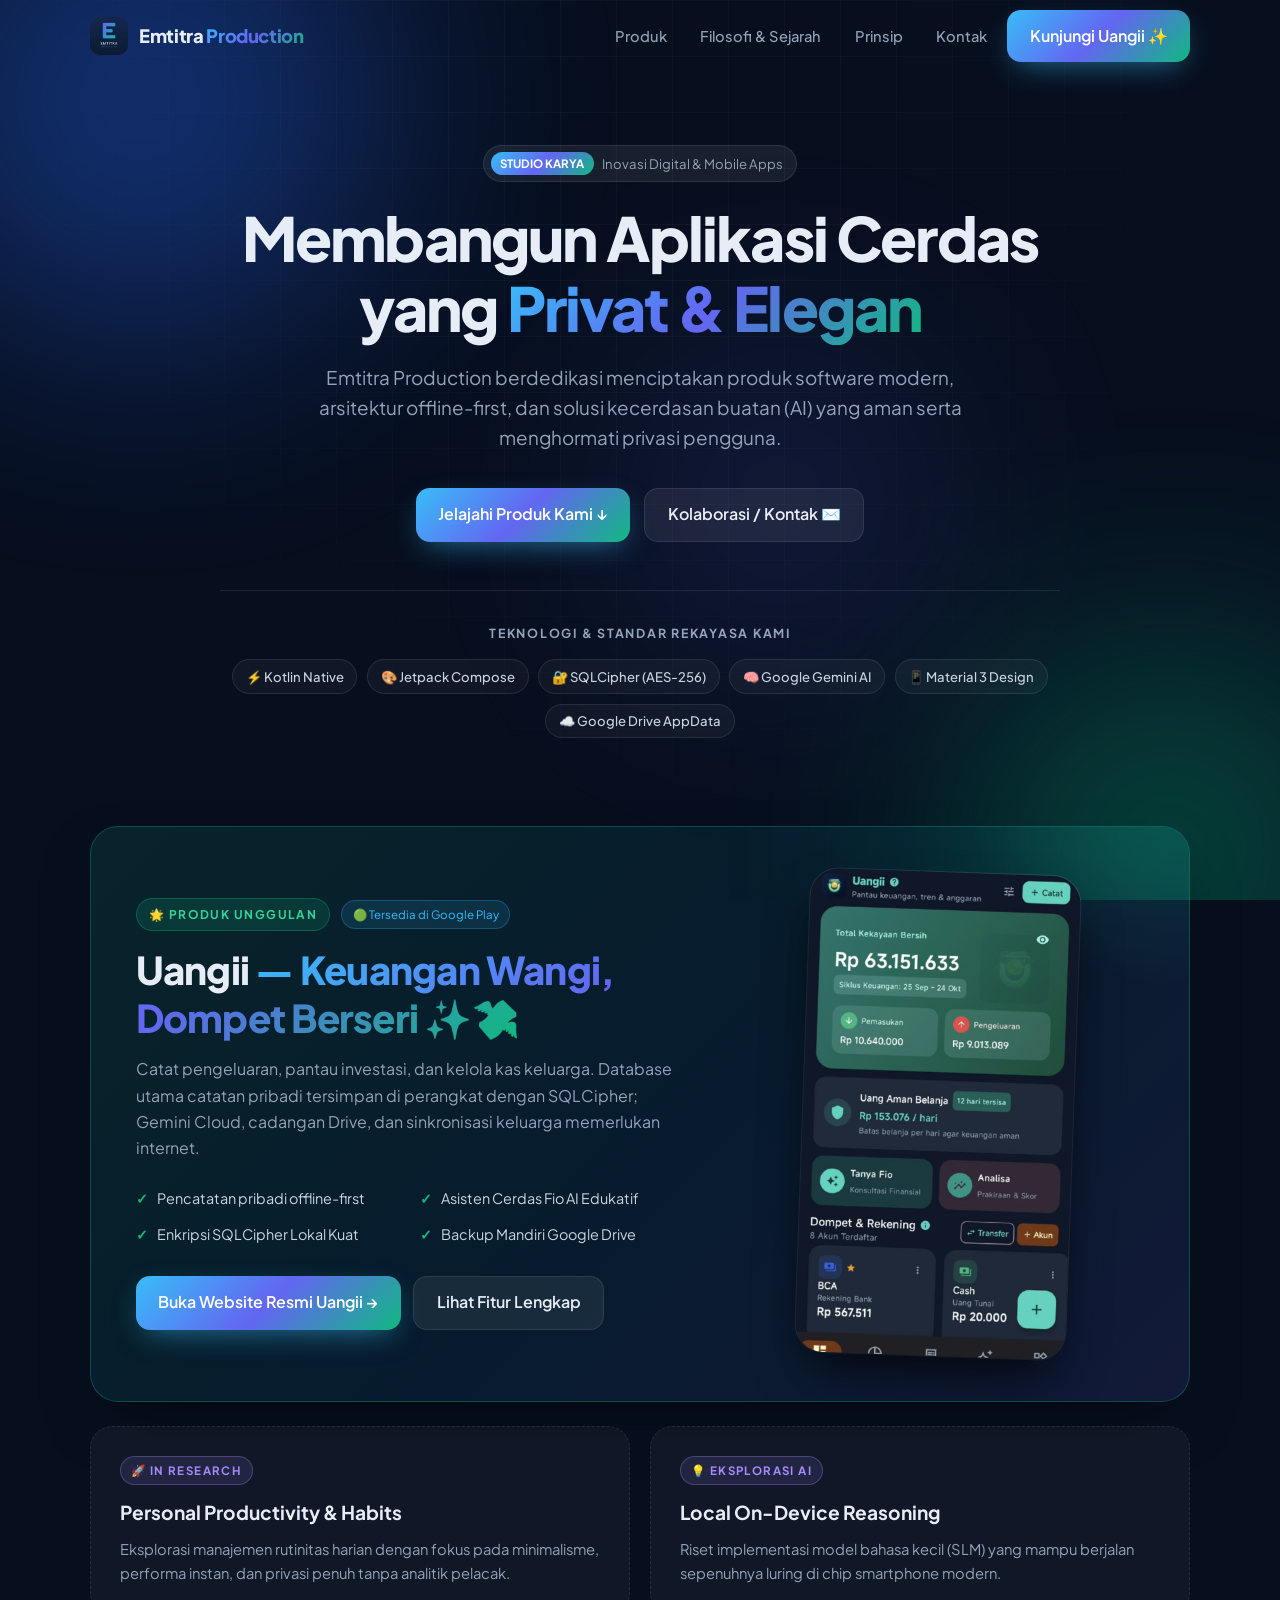
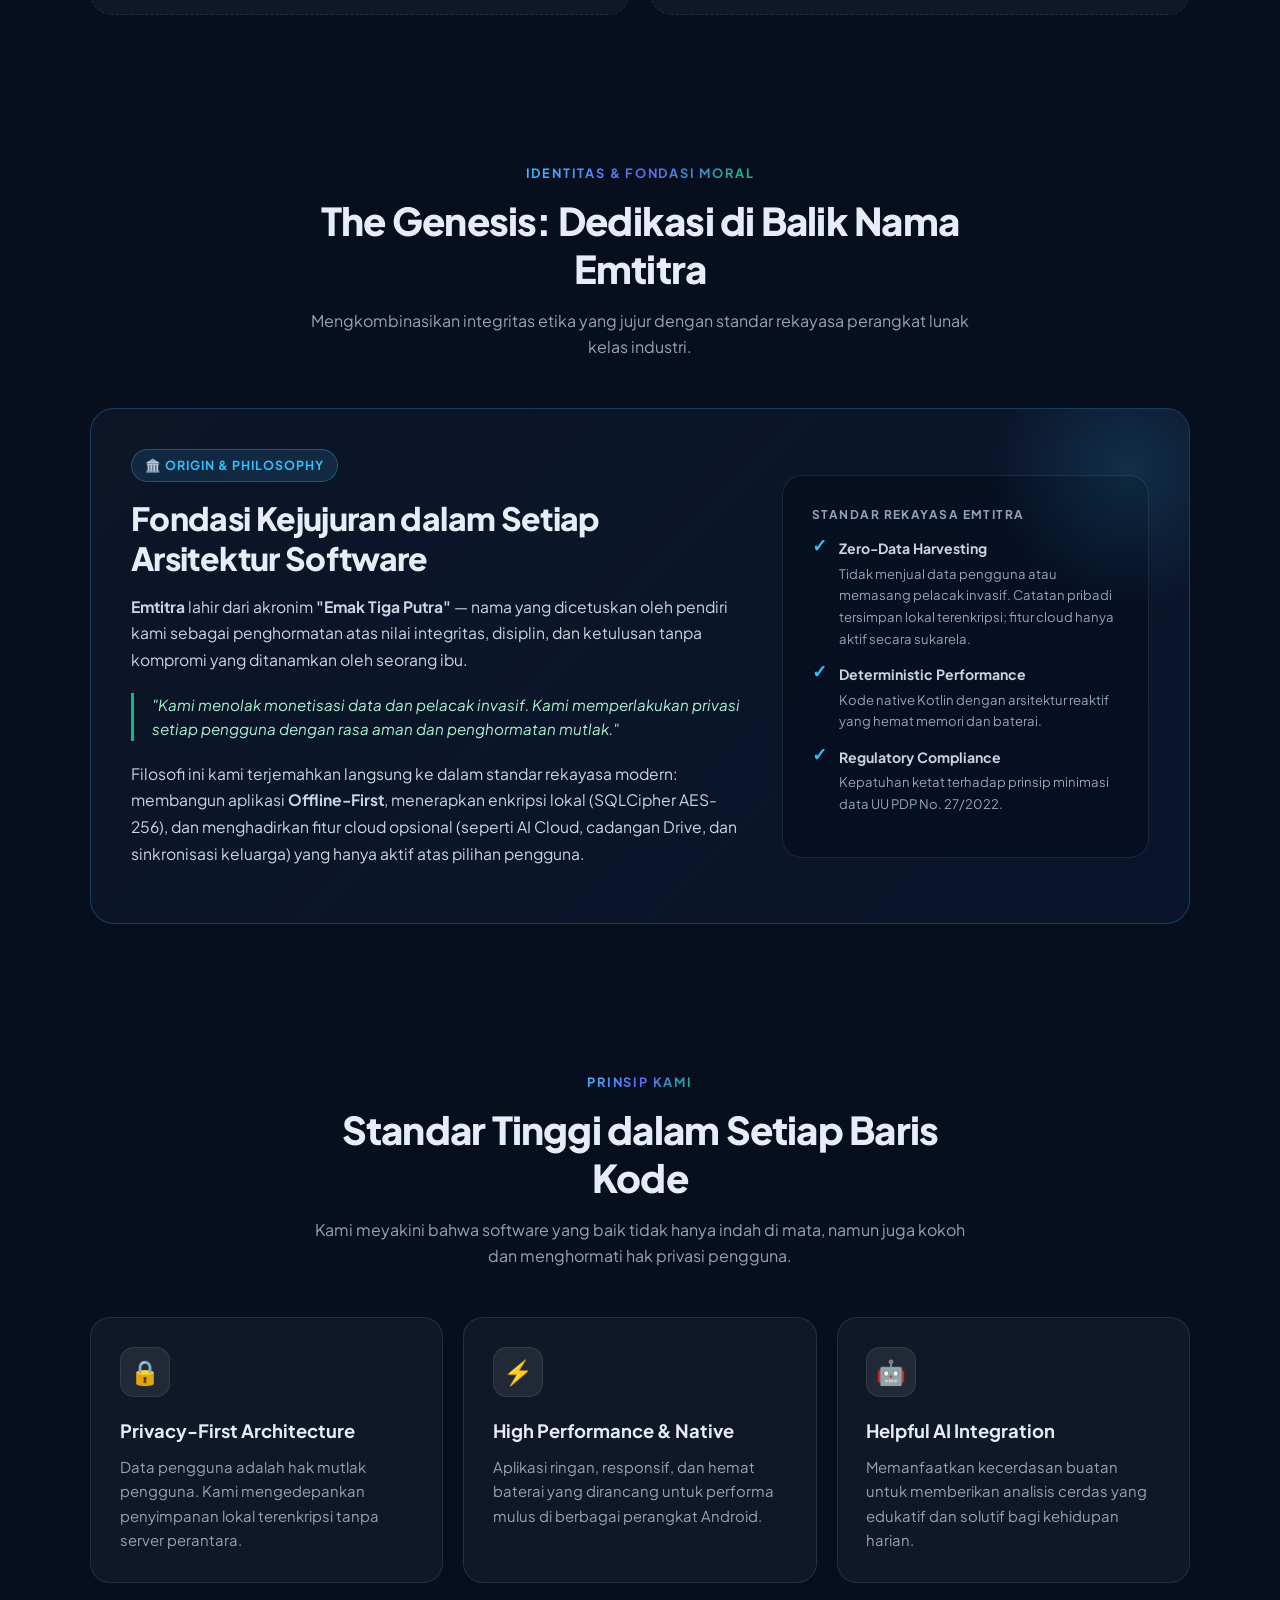
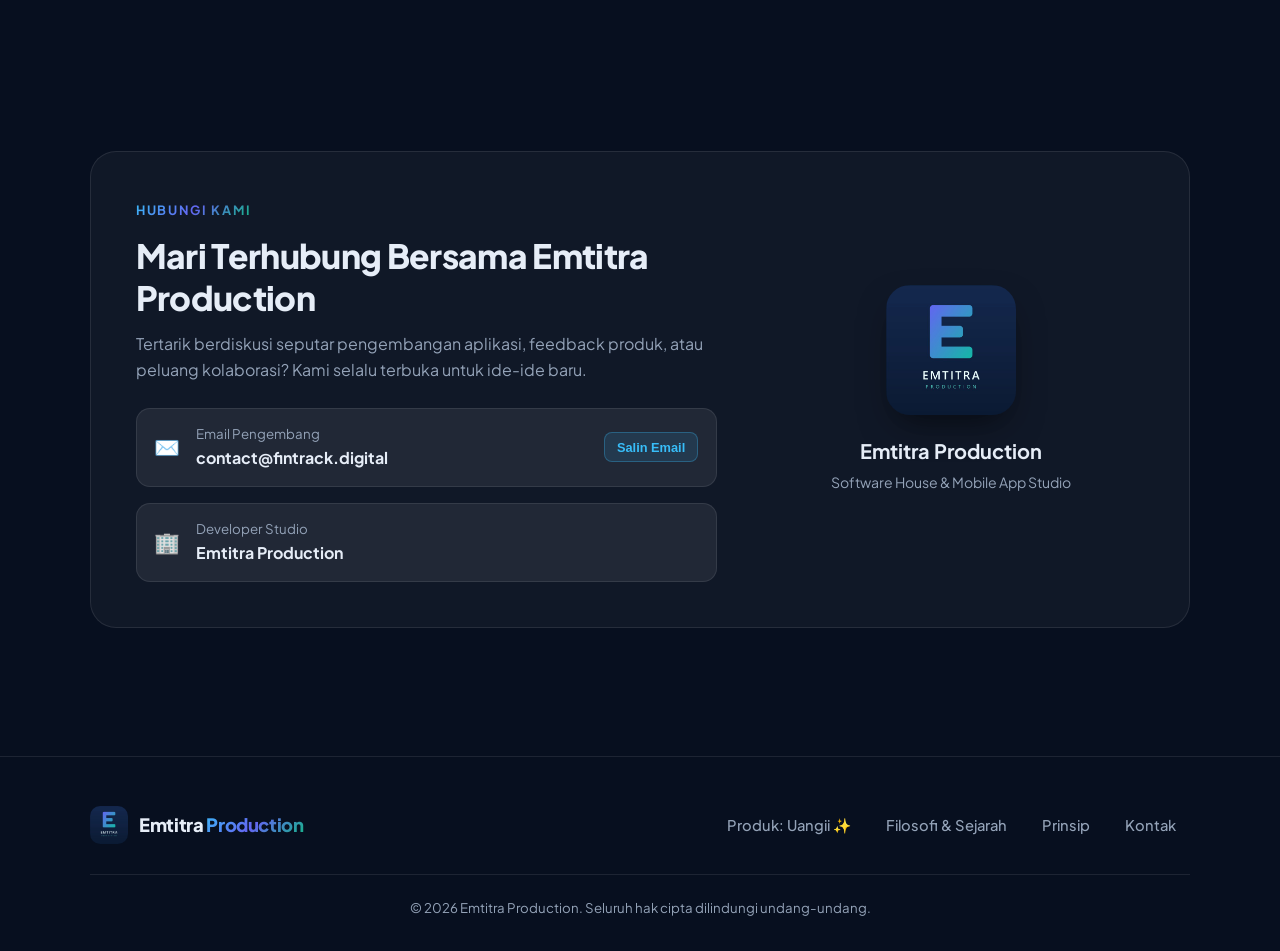
==== commit 4ee577bf: "fix: improve clickable buttons, accurate privacy claims, and cleaner captions" ====
--- a/index.html
+++ b/index.html
@@ -8,7 +8,7 @@
   <meta name="theme-color" content="#070f1f">
   <meta property="og:title" content="Emtitra Production - Software House & Mobile App Studio">
   <meta property="og:description" content="Menciptakan produk digital berkualitas tinggi, offline-first, dan bertenaga AI.">
-  <meta property="og:image" content="assets/logo dev.jpg">
+  <meta property="og:image" content="https://fintrack.digital/assets/logo%20dev.jpg">
   <meta property="og:type" content="website">
   <link rel="icon" href="assets/logo dev.jpg">
 
@@ -340,7 +340,7 @@
 
   <header id="header">
     <div class="wrap nav">
-      <a class="brand" href="#">
+      <a class="brand" href="#produk" onclick="window.scrollTo({top:0,behavior:'smooth'});return false;">
         <img src="assets/logo dev.jpg" alt="Emtitra Production">
         <span class="brand-title">Emtitra <span class="grad-text">&nbsp;Production</span></span>
       </a>
@@ -445,7 +445,7 @@
               "Kami menolak monetisasi data dan pelacak invasif. Kami memperlakukan privasi setiap pengguna dengan rasa aman dan penghormatan mutlak."
             </div>
             <p>
-              Filosofi ini kami terjemahkan langsung ke dalam standar rekayasa modern: membangun aplikasi <strong>100% Offline-First</strong>, menerapkan enkripsi lokal tingkat bank (SQLCipher AES-256), dan menghadirkan kecerdasan buatan (AI) yang edukatif tanpa ketergantungan server perantara.
+              Filosofi ini kami terjemahkan langsung ke dalam standar rekayasa modern: membangun aplikasi <strong>Offline-First</strong>, menerapkan enkripsi lokal (SQLCipher AES-256), dan menghadirkan fitur cloud opsional (seperti AI Cloud, cadangan Drive, dan sinkronisasi keluarga) yang hanya aktif atas pilihan pengguna.
             </p>
           </div>
 
@@ -455,7 +455,7 @@
               <span class="dot">✓</span>
               <div>
                 <strong>Zero-Data Harvesting</strong>
-                <p style="color:var(--muted);font-size:.82rem;margin-top:.15rem;">Tidak menyimpan, menjual, atau mentransfer riwayat finansial pengguna ke server manapun.</p>
+                <p style="color:var(--muted);font-size:.82rem;margin-top:.15rem;">Tidak menjual data pengguna atau memasang pelacak invasif. Catatan pribadi tersimpan lokal terenkripsi; fitur cloud hanya aktif secara sukarela.</p>
               </div>
             </div>
             <div class="spec-item">
@@ -569,11 +569,26 @@
     }
     function copyEmail() {
       const email = 'contact@fintrack.digital';
-      navigator.clipboard.writeText(email).then(() => {
+      const showToast = () => {
         const toast = document.getElementById('toast');
         toast.classList.add('show');
         setTimeout(() => toast.classList.remove('show'), 2500);
-      });
+      };
+      if (navigator.clipboard && window.isSecureContext) {
+        navigator.clipboard.writeText(email).then(showToast).catch(() => fallbackCopy(email, showToast));
+      } else {
+        fallbackCopy(email, showToast);
+      }
+    }
+    function fallbackCopy(text, onDone) {
+      const ta = document.createElement('textarea');
+      ta.value = text;
+      ta.style.position = 'fixed';
+      ta.style.opacity = '0';
+      document.body.appendChild(ta);
+      ta.select();
+      try { document.execCommand('copy'); onDone(); } catch (_) {}
+      document.body.removeChild(ta);
     }
   </script>
 </body>
